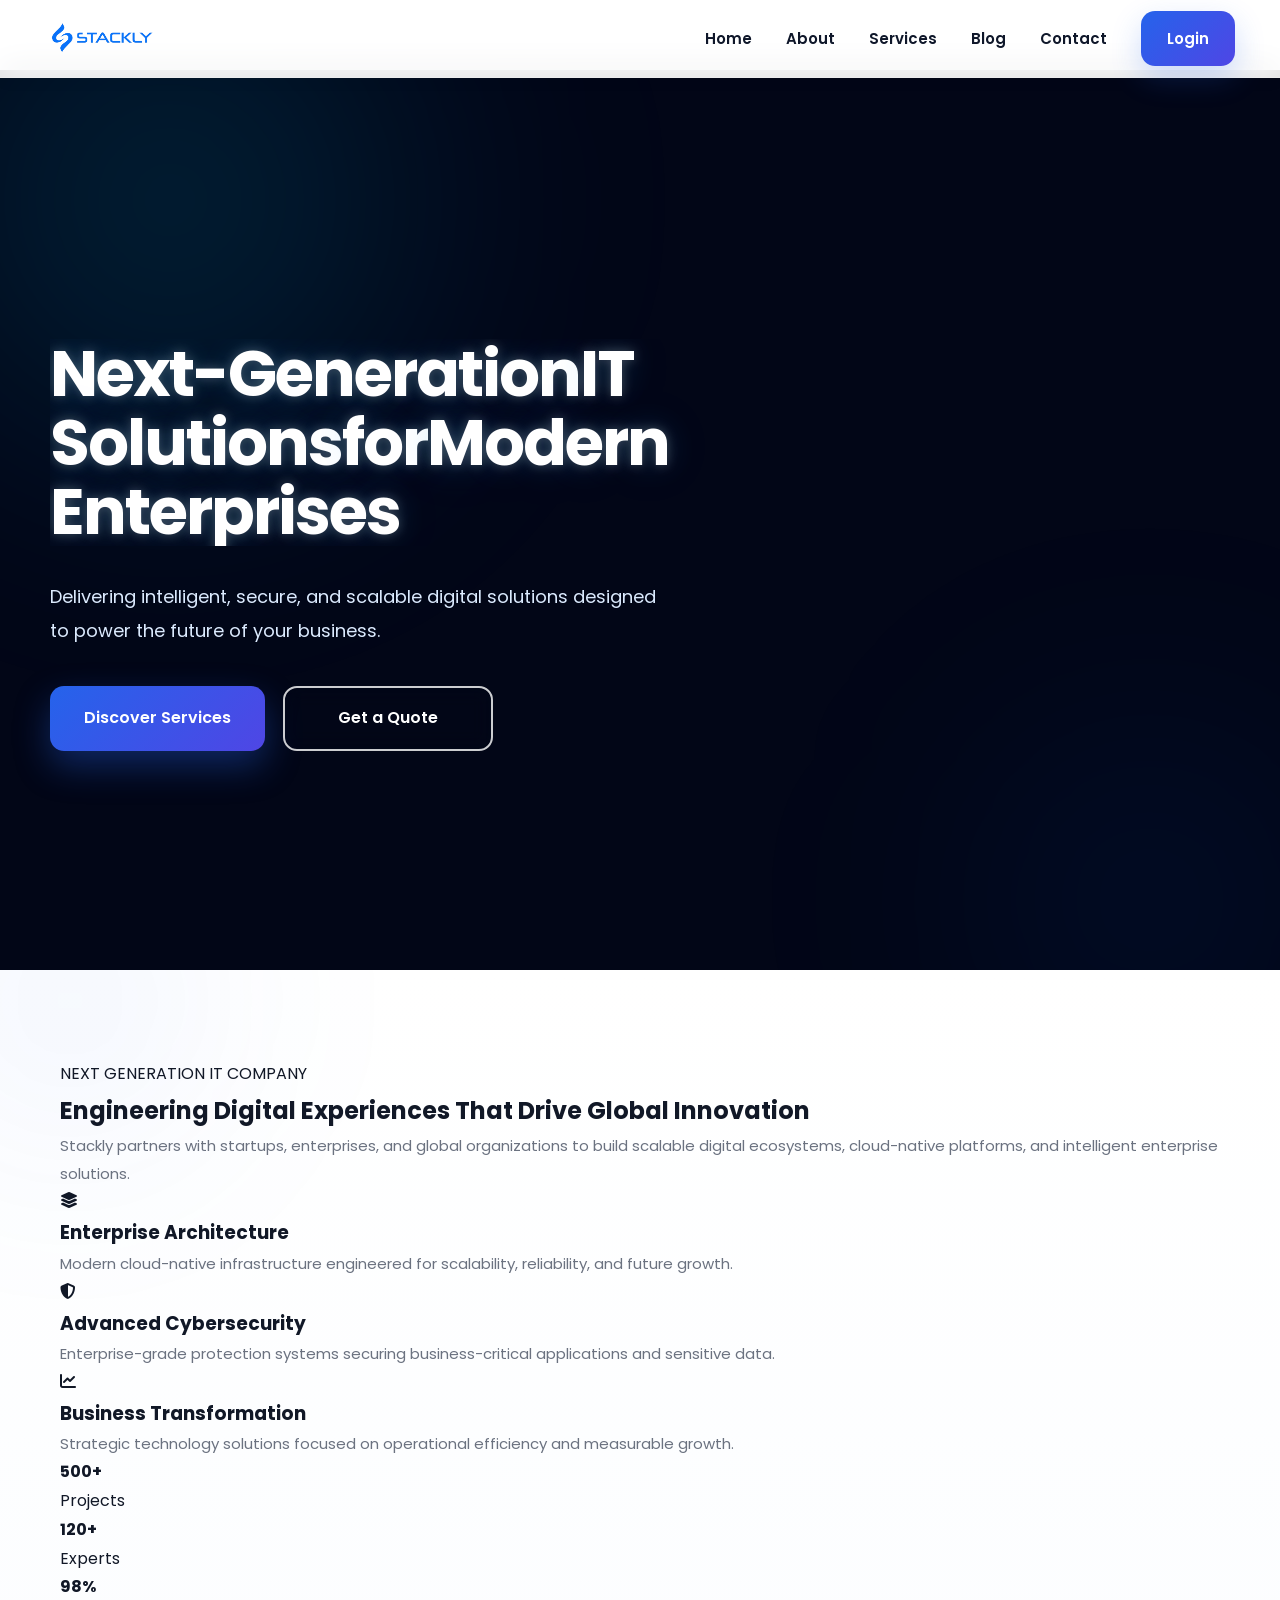
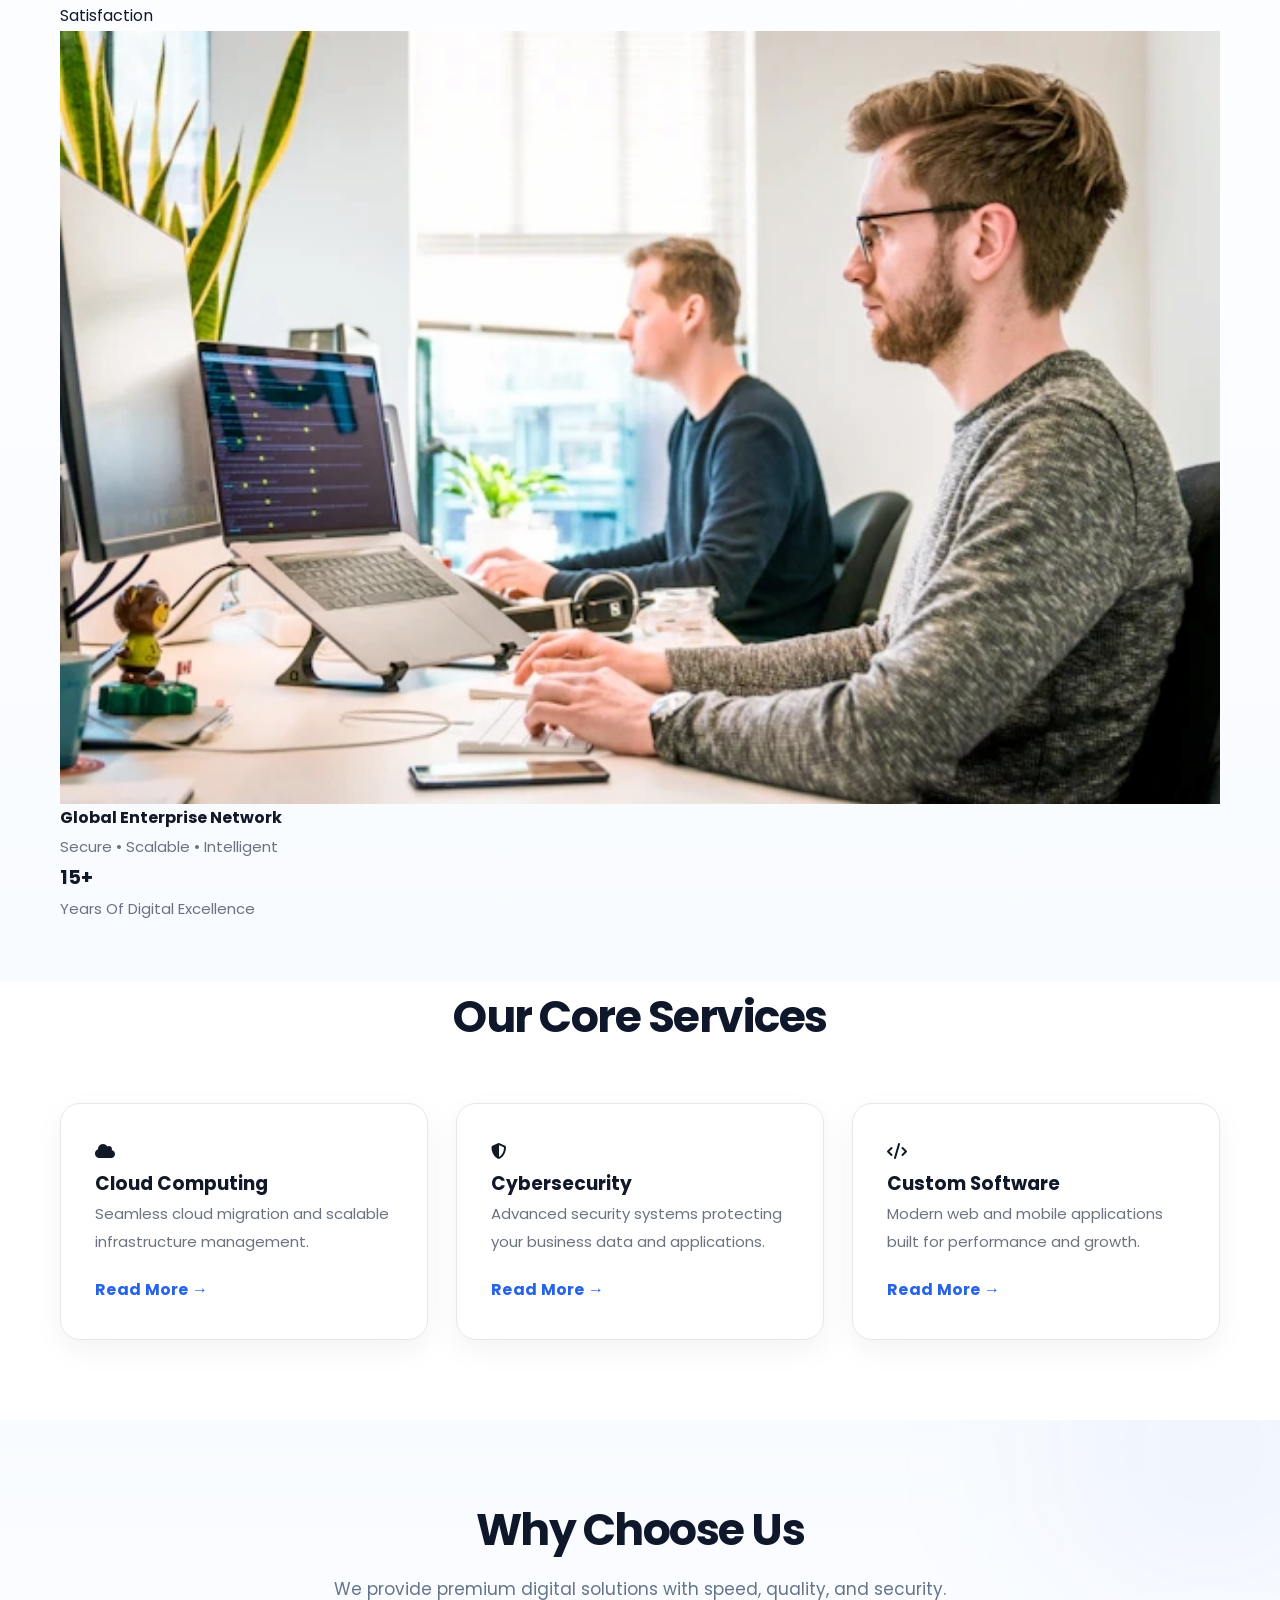
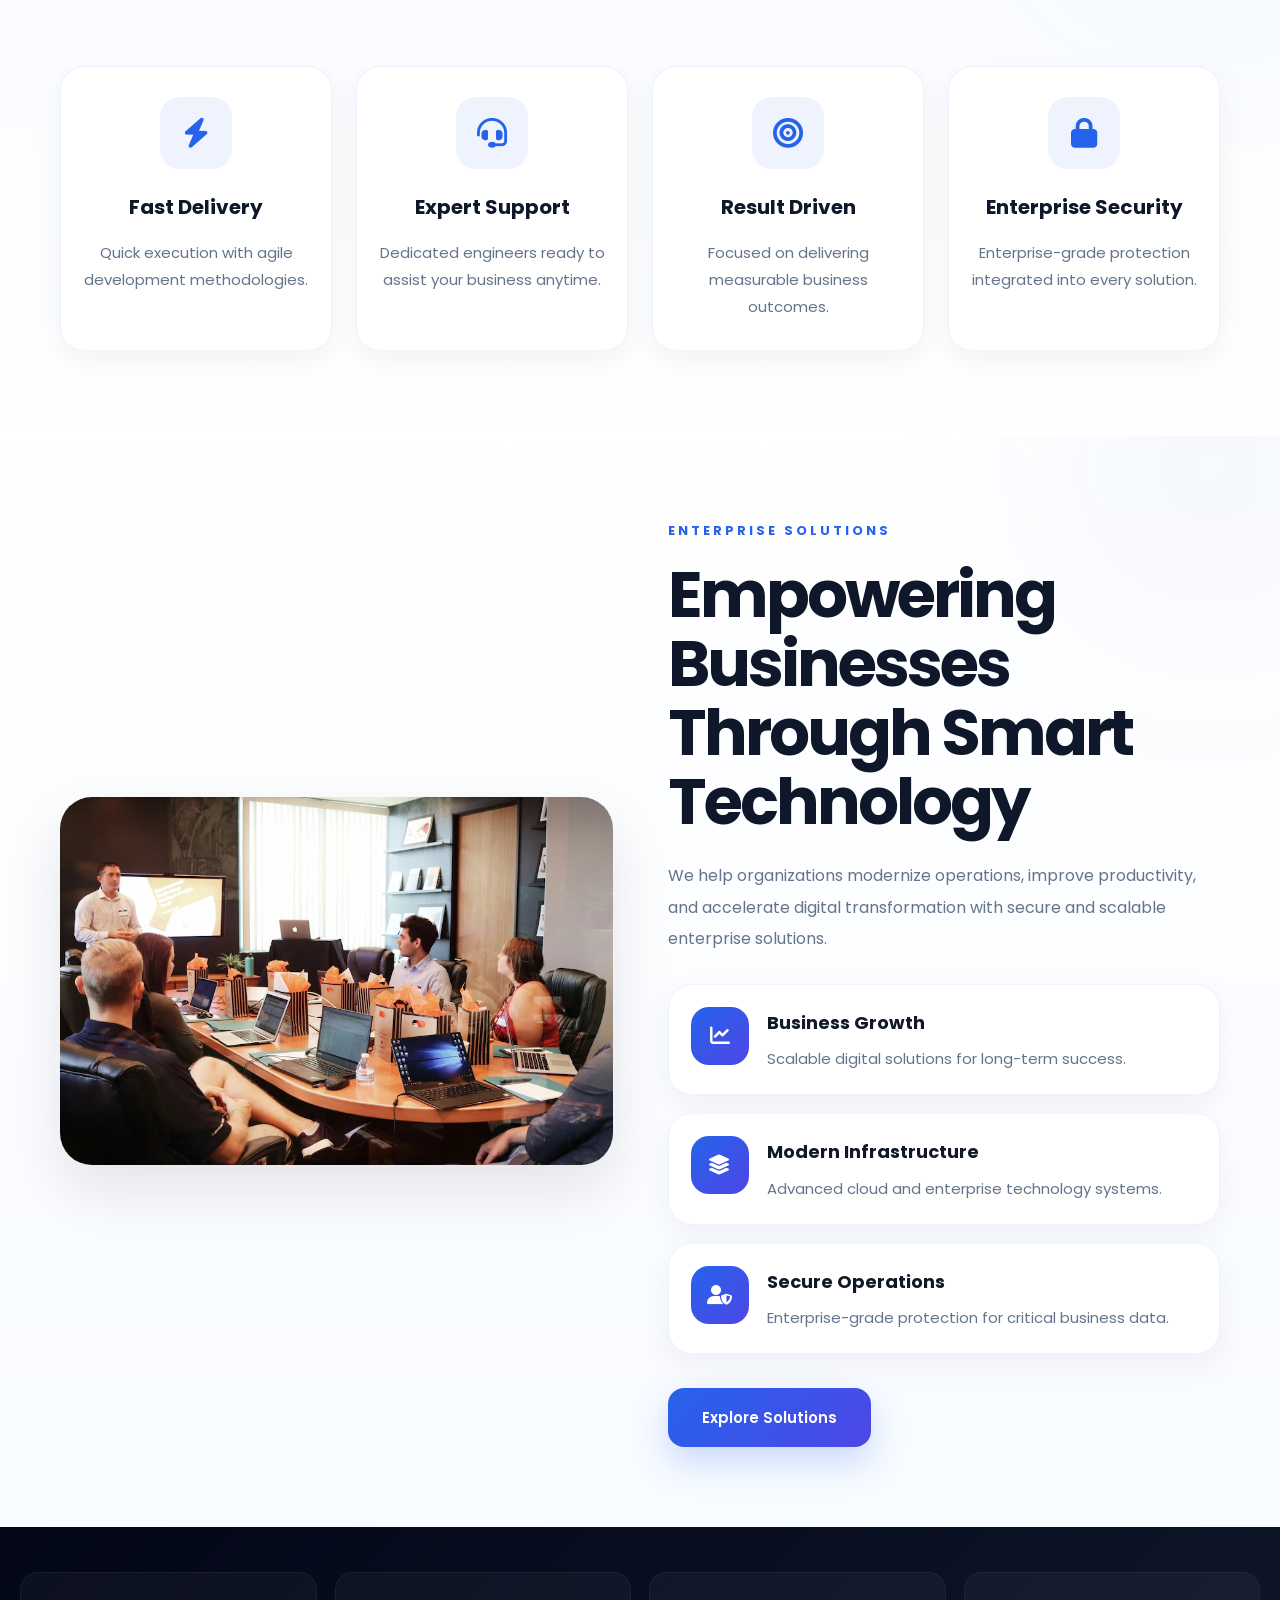
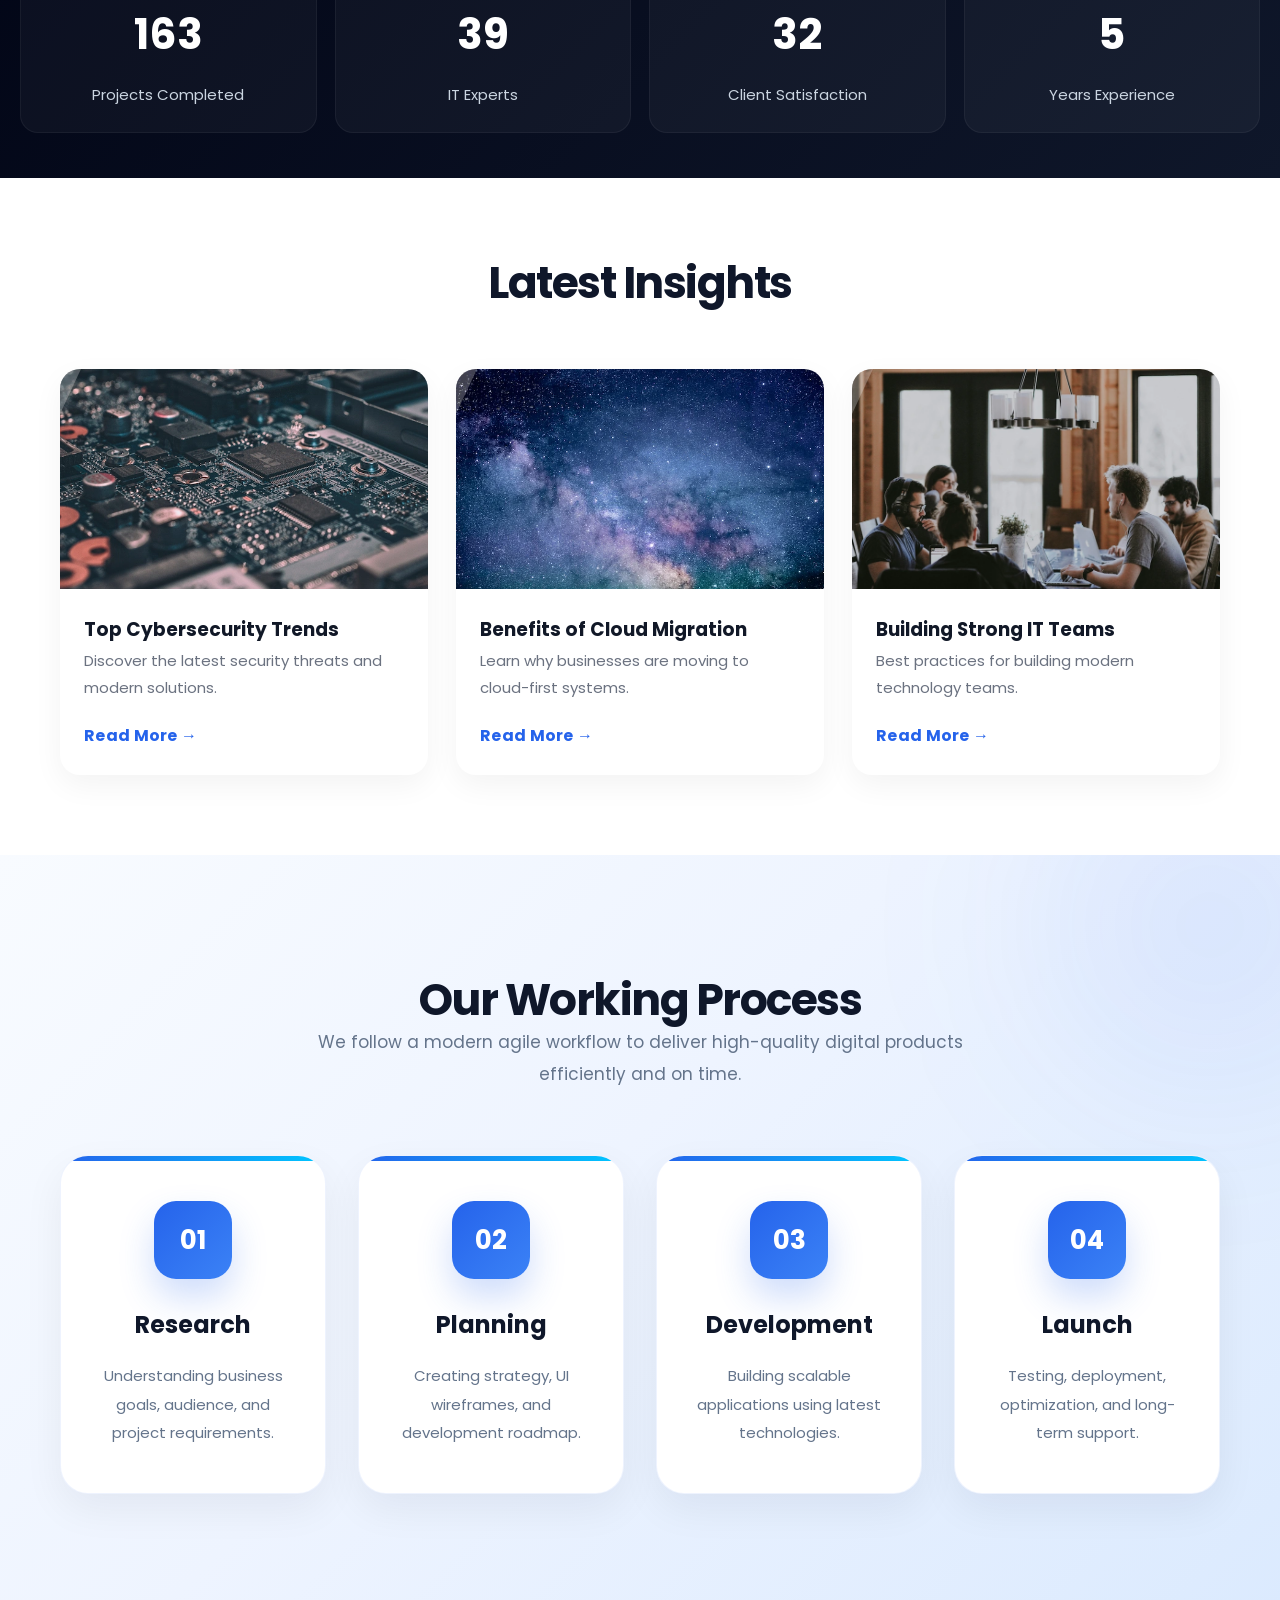
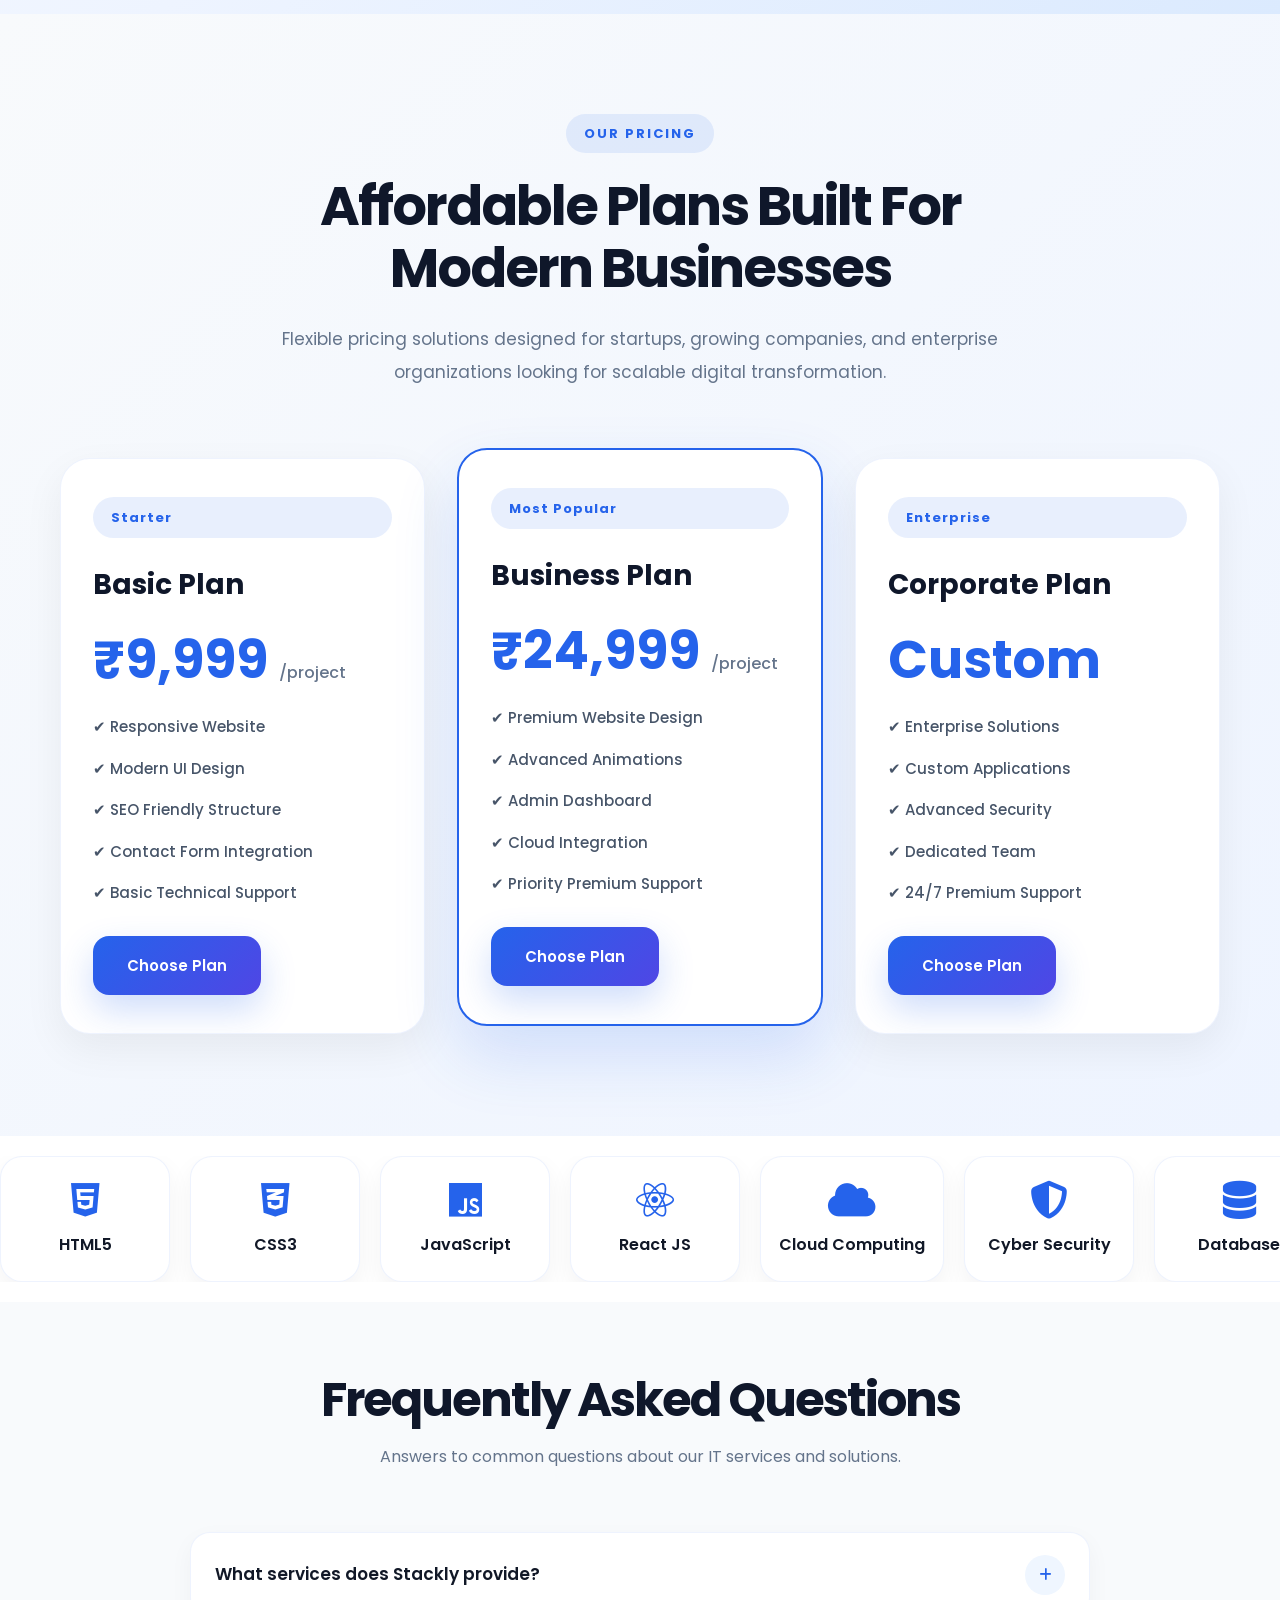
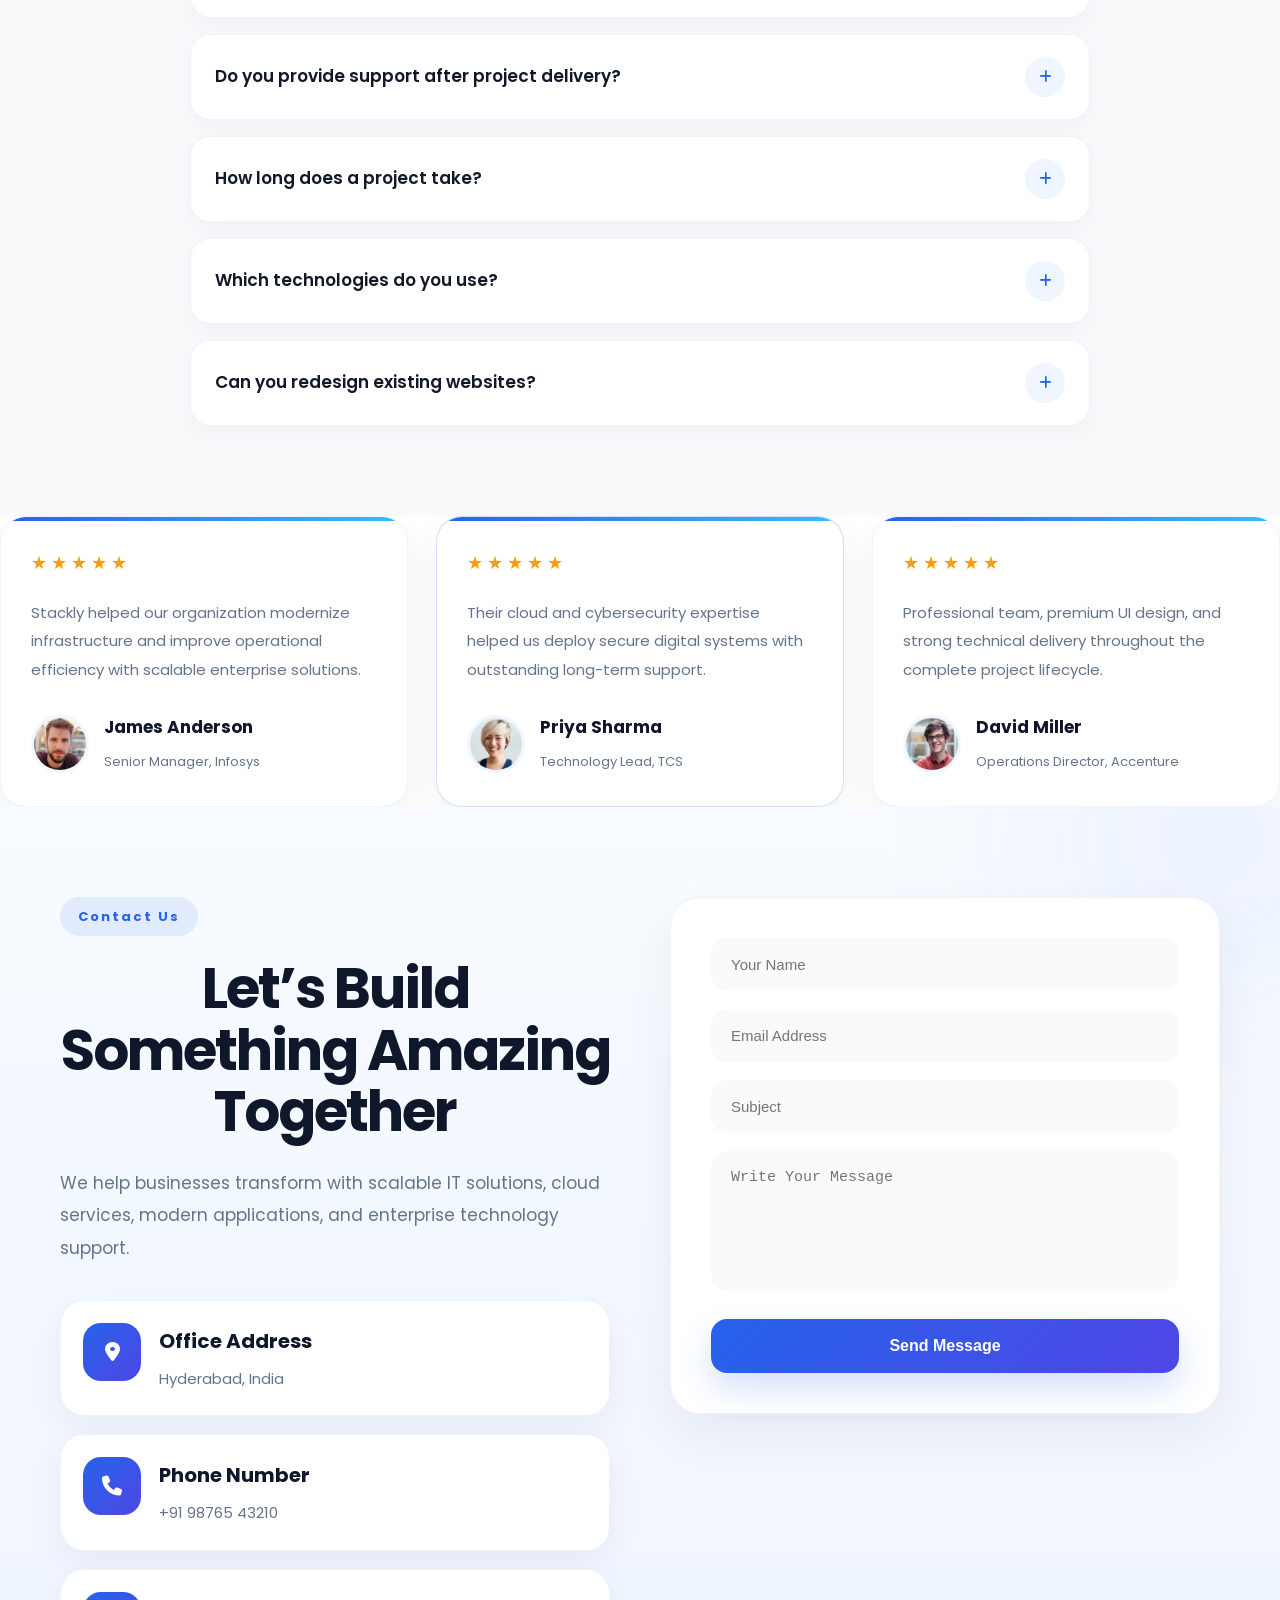
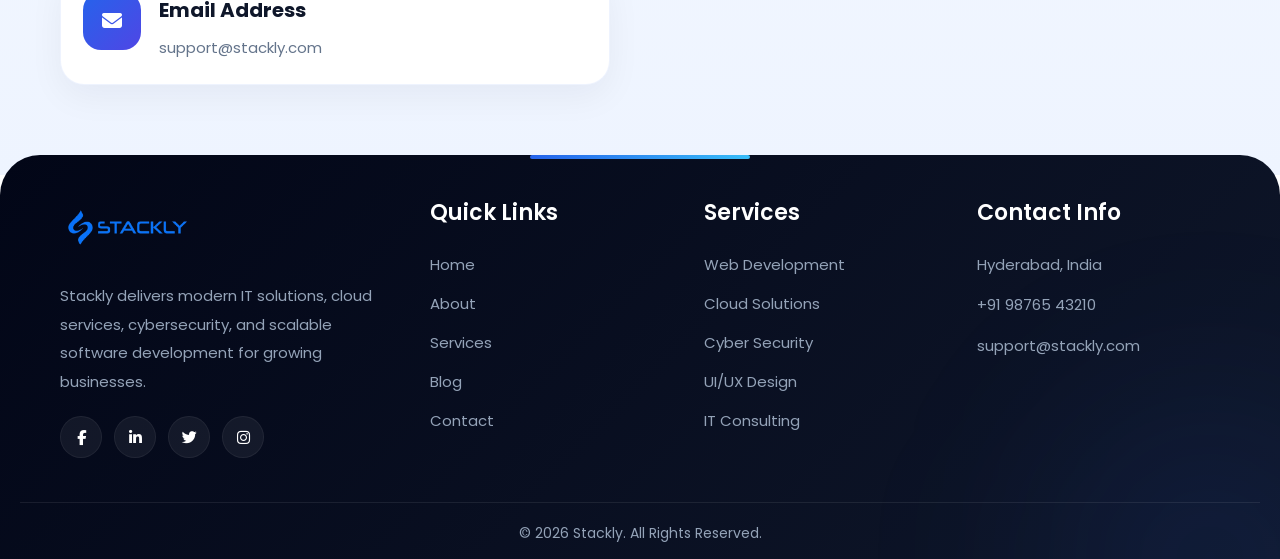
==== index.html @ eaea7f13 "Update index.html" ====
<!DOCTYPE html>
<html lang="en">
<head>
  <meta charset="UTF-8">
  <meta name="viewport" content="width=device-width, initial-scale=1.0">
  <title>STACKLY - IT Solutions</title>

  <!-- GOOGLE FONT -->
  <link href="https://fonts.googleapis.com/css2?family=Poppins:wght@300;400;500;600;700&display=swap" rel="stylesheet">

  <!-- FONT AWESOME -->
  <link rel="stylesheet" href="https://cdnjs.cloudflare.com/ajax/libs/font-awesome/6.5.0/css/all.min.css">

  <!-- CSS -->
  <link rel="stylesheet" href="style.css">
</head>

<body>

<!-- ================= LOADER ================= -->
<!-- ================= PREMIUM LOADER ================= -->

<div id="loader">

  <div class="loader-wrapper">

    <!-- LOGO -->

    <img
      src="logo-removebg-preview.webp"
      alt="Stackly Logo"
      class="loader-logo"
    >

    <!-- SPINNER -->

    <div class="loader-ring"></div>

    <!-- TEXT -->

    <p class="loader-text">
      Loading Experience...
    </p>

  </div>

</div>
<!-- ================= NAVBAR ================= -->
<header class="navbar">

  <!-- LOGO -->
  <a href="index.html" class="logo" id="logo-link">
    <img src="logo-removebg-preview.webp" alt="STACKLY Logo">
  </a>

  <!-- NAV LINKS -->
<!-- NAV LINKS -->

<nav class="nav-links" id="nav-links">

  <a href="index.html">Home</a>

  <a href="404.html">About</a>

  <a href="404.html">Services</a>

  <a href="404.html">Blog</a>

  <a href="404.html">Contact</a>

  <a href="404.html" class="login-btn">
    Login
  </a>

</nav>

  <!-- MOBILE MENU -->
  <div class="menu-toggle" id="menu-toggle">
    <i class="fa-solid fa-bars"></i>
  </div>

</header>

<!-- ================= HERO ================= -->
<!-- =========================================
   PREMIUM HERO SECTION
========================================= -->

<section class="hero">

  <!-- SLIDE 1 -->

  <div class="hero-slide slide1"></div>

  <!-- SLIDE 2 -->

  <div class="hero-slide slide2"></div>

  <!-- SLIDE 3 -->

  <div class="hero-slide slide3"></div>

  <!-- CONTENT -->

  <div class="hero-left fade-left">


    <h1 id="hero-text">
      Next-Generation IT Solutions
      for Modern Enterprises
    </h1>

    <p>
      Delivering intelligent, secure,
      and scalable digital solutions
      designed to power the future
      of your business.
    </p>

    <div class="hero-buttons">

      <a href="404.html" class="btn-primary">
        Discover Services
      </a>

      <a href="404.html" class="btn-outline">
        Get a Quote
      </a>

    </div>

  </div>

</section>

<!-- ================= ABOUT ================= -->
<!-- ================= ULTRA PREMIUM ABOUT ================= -->

<section class="about" id="about">

  <!-- BACKGROUND LIGHTS -->

  <div class="about-blur blur-one"></div>
  <div class="about-blur blur-two"></div>

  <div class="container">

    <!-- TOP -->

    <div class="about-top fade-up">

      <span class="about-badge">
        NEXT GENERATION IT COMPANY
      </span>

      <h2>
        Engineering Digital
        Experiences That
        Drive Global Innovation
      </h2>

      <p>
        Stackly partners with startups, enterprises, and global
        organizations to build scalable digital ecosystems,
        cloud-native platforms, and intelligent enterprise solutions.
      </p>

    </div>

    <!-- GRID -->

    <div class="about-grid">

      <!-- LEFT -->

      <div class="about-left fade-left">

        <!-- CARD 1 -->

        <div class="about-feature-card">

          <div class="feature-icon">
            <i class="fa-solid fa-layer-group"></i>
          </div>

          <div>

            <h3>Enterprise Architecture</h3>

            <p>
              Modern cloud-native infrastructure engineered
              for scalability, reliability, and future growth.
            </p>

          </div>

        </div>

        <!-- CARD 2 -->

        <div class="about-feature-card">

          <div class="feature-icon">
            <i class="fa-solid fa-shield-halved"></i>
          </div>

          <div>

            <h3>Advanced Cybersecurity</h3>

            <p>
              Enterprise-grade protection systems securing
              business-critical applications and sensitive data.
            </p>

          </div>

        </div>

        <!-- CARD 3 -->

        <div class="about-feature-card">

          <div class="feature-icon">
            <i class="fa-solid fa-chart-line"></i>
          </div>

          <div>

            <h3>Business Transformation</h3>

            <p>
              Strategic technology solutions focused on
              operational efficiency and measurable growth.
            </p>

          </div>

        </div>

        <!-- STATS -->

        <div class="about-bottom-stats">

          <div class="mini-stat">
            <h4>500+</h4>
            <span>Projects</span>
          </div>

          <div class="mini-stat">
            <h4>120+</h4>
            <span>Experts</span>
          </div>

          <div class="mini-stat">
            <h4>98%</h4>
            <span>Satisfaction</span>
          </div>

        </div>

      </div>

      <!-- RIGHT -->

      <div class="about-right fade-right">

        <div class="about-image-wrapper">

          <img
            src="aboutpic.webp"
            alt="Stackly Team"
          >

          <!-- FLOATING CARD -->

          <div class="floating-card">

            <span class="floating-dot"></span>

            <div>

              <h4>Global Enterprise Network</h4>

              <p>Secure • Scalable • Intelligent</p>

            </div>

          </div>

          <!-- EXPERIENCE -->

          <div class="experience-box">

            <h3>15+</h3>

            <p>
              Years Of
              Digital Excellence
            </p>

          </div>

        </div>

      </div>

    </div>

  </div>

</section>

<!-- ================= SERVICES ================= -->
<section class="services-section fade-up" id="services">

  <div class="container">

    <h2>Our Core Services</h2>

    <div class="services-grid">

      <div class="card">
        <div class="service-icon">
          <i class="fas fa-cloud"></i>
        </div>

        <h3>Cloud Computing</h3>

        <p>
          Seamless cloud migration and scalable infrastructure management.
        </p>

        <a href="404.html" class="read-more">Read More →</a>
      </div>

      <div class="card">
        <div class="service-icon">
          <i class="fas fa-shield-alt"></i>
        </div>

        <h3>Cybersecurity</h3>

        <p>
          Advanced security systems protecting your business data and applications.
        </p>

        <a href="404.html" class="read-more">Read More →</a>
      </div>

      <div class="card">
        <div class="service-icon">
          <i class="fas fa-code"></i>
        </div>

        <h3>Custom Software</h3>

        <p>
          Modern web and mobile applications built for performance and growth.
        </p>

        <a href="404.html" class="read-more">Read More →</a>
      </div>

    </div>

  </div>

</section>

<!-- ================= WHY CHOOSE US ================= -->
<section class="why-section zoom-in">

  <div class="container">

    <h2>Why Choose Us</h2>

    <p class="subtitle">
      We provide premium digital solutions with speed, quality, and security.
    </p>

    <div class="why-container">

      <div class="why-box">
        <i class="fa-solid fa-bolt"></i>
        <h3>Fast Delivery</h3>
        <p>Quick execution with agile development methodologies.</p>
      </div>

      <div class="why-box">
        <i class="fa-solid fa-headset"></i>
        <h3>Expert Support</h3>
        <p>Dedicated engineers ready to assist your business anytime.</p>
      </div>

      <div class="why-box">
        <i class="fa-solid fa-bullseye"></i>
        <h3>Result Driven</h3>
        <p>Focused on delivering measurable business outcomes.</p>
      </div>

      <div class="why-box">
        <i class="fa-solid fa-lock"></i>
        <h3>Enterprise Security</h3>
        <p>Enterprise-grade protection integrated into every solution.</p>
      </div>

    </div>

  </div>

</section>

<!-- ================= CORPORATE SECTION ================= -->

<section class="corporate-section fade-up">

  <div class="container">

    <div class="corporate-wrapper">

      <!-- LEFT -->

      <div class="corporate-image">

        <img
          src="picture2.webp"
          alt="Corporate Team"
        >

      </div>

      <!-- RIGHT -->

      <div class="corporate-content">

        <span class="corporate-tag">
          Enterprise Solutions
        </span>

        <h2>
          Empowering Businesses
          Through Smart Technology
        </h2>

        <p>
          We help organizations modernize operations,
          improve productivity, and accelerate digital
          transformation with secure and scalable
          enterprise solutions.
        </p>

        <div class="corporate-points">

          <div class="corporate-box">

            <i class="fa-solid fa-chart-line"></i>

            <div>
              <h4>Business Growth</h4>
              <p>Scalable digital solutions for long-term success.</p>
            </div>

          </div>

          <div class="corporate-box">

            <i class="fa-solid fa-layer-group"></i>

            <div>
              <h4>Modern Infrastructure</h4>
              <p>Advanced cloud and enterprise technology systems.</p>
            </div>

          </div>

          <div class="corporate-box">

            <i class="fa-solid fa-user-shield"></i>

            <div>
              <h4>Secure Operations</h4>
              <p>Enterprise-grade protection for critical business data.</p>
            </div>

          </div>

        </div>

        <a href="404.html" class="about-btn">
          Explore Solutions
        </a>

      </div>

    </div>

  </div>

</section>

<!-- ================= STATS ================= -->
<!-- ================= STATS ================= -->

<section class="stats fade-up">

  <div class="stat-box">

    <h1 class="counter" data-target="500">0</h1>

    <p>Projects Completed</p>

  </div>

  <div class="stat-box">

    <h1 class="counter" data-target="120">0</h1>

    <p>IT Experts</p>

  </div>

  <div class="stat-box">

    <h1 class="counter" data-target="98">0</h1>

    <p>Client Satisfaction</p>

  </div>

  <div class="stat-box">

    <h1 class="counter" data-target="15">0</h1>

    <p>Years Experience</p>

  </div>

</section>

<!-- ================= BLOG ================= -->
<section class="blog-section fade-up" id="blog">

  <div class="container">

    <h2>Latest Insights</h2>

    <div class="blog-container">

      <div class="blog-card">

        <div class="blog-img">
          <img src="page1ournew1image.webp" alt="Blog" loading="lazy">
        </div>

        <div class="blog-content">
          <h3>Top Cybersecurity Trends</h3>
          <p>Discover the latest security threats and modern solutions.</p>
          <a href="404.html" class="read-more">Read More →</a>
        </div>

      </div>

      <div class="blog-card">

        <div class="blog-img">
          <img src="page1ournew2image.webp" alt="Blog" loading="lazy">
        </div>

        <div class="blog-content">
          <h3>Benefits of Cloud Migration</h3>
          <p>Learn why businesses are moving to cloud-first systems.</p>
          <a href="404.html" class="read-more">Read More →</a>
        </div>

      </div>

      <div class="blog-card">

        <div class="blog-img">
          <img src="page1ournew3image.webp" alt="Blog" loading="lazy">
        </div>

        <div class="blog-content">
          <h3>Building Strong IT Teams</h3>
          <p>Best practices for building modern technology teams.</p>
          <a href="404.html" class="read-more">Read More →</a>
        </div>

      </div>

    </div>

  </div>

</section>

<!-- ================= CTA ================= --> 

<!-- ================= PROCESS SECTION ================= -->

<section class="process-section fade-up">

  <div class="container">

    <div class="section-title">
      <h2>Our Working Process</h2>

      <p>
        We follow a modern agile workflow to deliver high-quality
        digital products efficiently and on time.
      </p>
    </div>

    <div class="process-container">

      <div class="process-box">

        <div class="process-number">01</div>

        <h3>Research</h3>

        <p>
          Understanding business goals, audience, and project requirements.
        </p>

      </div>

      <div class="process-box">

        <div class="process-number">02</div>

        <h3>Planning</h3>

        <p>
          Creating strategy, UI wireframes, and development roadmap.
        </p>

      </div>

      <div class="process-box">

        <div class="process-number">03</div>

        <h3>Development</h3>

        <p>
          Building scalable applications using latest technologies.
        </p>

      </div>

      <div class="process-box">

        <div class="process-number">04</div>

        <h3>Launch</h3>

        <p>
          Testing, deployment, optimization, and long-term support.
        </p>

      </div>

    </div>

  </div>

</section>
<!-- ================= PRICING SECTION ================= -->

<section class="pricing-section fade-up">

  <div class="container">

    <!-- TITLE -->

    <div class="pricing-title">

      <span class="pricing-subtitle">
        OUR PRICING
      </span>

      <h2>
        Affordable Plans Built
        For Modern Businesses
      </h2>

      <p>
        Flexible pricing solutions designed for startups,
        growing companies, and enterprise organizations
        looking for scalable digital transformation.
      </p>

    </div>

    <!-- PRICING GRID -->

    <div class="pricing-grid">

      <!-- CARD 1 -->

      <div class="pricing-card">

        <span class="pricing-tag">
          Starter
        </span>

        <h3>Basic Plan</h3>

        <div class="price">
          ₹9,999
          <span>/project</span>
        </div>

        <ul>

          <li>✔ Responsive Website</li>
          <li>✔ Modern UI Design</li>
          <li>✔ SEO Friendly Structure</li>
          <li>✔ Contact Form Integration</li>
          <li>✔ Basic Technical Support</li>

        </ul>

        <a href="404.html" class="about-btn">
          Choose Plan
        </a>

      </div>

      <!-- CARD 2 -->

      <div class="pricing-card active-plan">

        <span class="pricing-tag">
          Most Popular
        </span>

        <h3>Business Plan</h3>

        <div class="price">
          ₹24,999
          <span>/project</span>
        </div>

        <ul>

          <li>✔ Premium Website Design</li>
          <li>✔ Advanced Animations</li>
          <li>✔ Admin Dashboard</li>
          <li>✔ Cloud Integration</li>
          <li>✔ Priority Premium Support</li>

        </ul>

        <a href="404.html" class="about-btn">
          Choose Plan
        </a>

      </div>

      <!-- CARD 3 -->

      <div class="pricing-card">

        <span class="pricing-tag">
          Enterprise
        </span>

        <h3>Corporate Plan</h3>

        <div class="price">
          Custom
        </div>

        <ul>

          <li>✔ Enterprise Solutions</li>
          <li>✔ Custom Applications</li>
          <li>✔ Advanced Security</li>
          <li>✔ Dedicated Team</li>
          <li>✔ 24/7 Premium Support</li>

        </ul>

        <a href="404.html" class="about-btn">
          Choose Plan
        </a>

      </div>

    </div>

  </div>

</section>
<!-- ================= TESTIMONIALS ================= -->


<!-- ================= TECHNOLOGY SECTION ================= -->

<div class="tech-scroll">

  <div class="tech-track">

    <!-- WEB -->

    <div class="tech-box">
      <i class="fa-brands fa-html5"></i>
      <h4>HTML5</h4>
    </div>

    <div class="tech-box">
      <i class="fa-brands fa-css3-alt"></i>
      <h4>CSS3</h4>
    </div>

    <div class="tech-box">
      <i class="fa-brands fa-js"></i>
      <h4>JavaScript</h4>
    </div>

    <div class="tech-box">
      <i class="fa-brands fa-react"></i>
      <h4>React JS</h4>
    </div>

    <!-- CLOUD -->

    <div class="tech-box">
      <i class="fa-solid fa-cloud"></i>
      <h4>Cloud Computing</h4>
    </div>

    <!-- CYBER -->

    <div class="tech-box">
      <i class="fa-solid fa-shield-halved"></i>
      <h4>Cyber Security</h4>
    </div>

    <!-- DATABASE -->

    <div class="tech-box">
      <i class="fa-solid fa-database"></i>
      <h4>Database</h4>
    </div>

    <!-- SOFTWARE -->

    <div class="tech-box">
      <i class="fa-solid fa-code"></i>
      <h4>Software Development</h4>
    </div>

    <!-- AI -->

    <div class="tech-box">
      <i class="fa-solid fa-microchip"></i>
      <h4>AI Solutions</h4>
    </div>

    <!-- IT -->

    <div class="tech-box">
      <i class="fa-solid fa-network-wired"></i>
      <h4>IT Infrastructure</h4>
    </div>

    <!-- DUPLICATE FOR SMOOTH LOOP -->

    <div class="tech-box">
      <i class="fa-brands fa-html5"></i>
      <h4>HTML5</h4>
    </div>

    <div class="tech-box">
      <i class="fa-brands fa-css3-alt"></i>
      <h4>CSS3</h4>
    </div>

    <div class="tech-box">
      <i class="fa-brands fa-js"></i>
      <h4>JavaScript</h4>
    </div>

    <div class="tech-box">
      <i class="fa-brands fa-react"></i>
      <h4>React JS</h4>
    </div>

    <div class="tech-box">
      <i class="fa-solid fa-cloud"></i>
      <h4>Cloud Computing</h4>
    </div>

    <div class="tech-box">
      <i class="fa-solid fa-shield-halved"></i>
      <h4>Cyber Security</h4>
    </div>

    <div class="tech-box">
      <i class="fa-solid fa-database"></i>
      <h4>Database</h4>
    </div>

    <div class="tech-box">
      <i class="fa-solid fa-code"></i>
      <h4>Software Development</h4>
    </div>

    <div class="tech-box">
      <i class="fa-solid fa-microchip"></i>
      <h4>AI Solutions</h4>
    </div>

    <div class="tech-box">
      <i class="fa-solid fa-network-wired"></i>
      <h4>IT Infrastructure</h4>
    </div>

  </div>

</div>

<!-- ================= FAQ SECTION ================= -->

<section class="faq-section fade-up">

  <div class="container">

    <!-- TITLE -->

    <div class="section-title">

      <h2>Frequently Asked Questions</h2>

      <p>
        Answers to common questions about our IT services and solutions.
      </p>

    </div>

    <!-- FAQ CONTAINER -->

    <div class="faq-container">

      <!-- FAQ 1 -->

      <div class="faq-box">

        <div class="faq-question">

          <h3>
            What services does Stackly provide?
          </h3>

          <i class="fa-solid fa-plus"></i>

        </div>

        <div class="faq-answer">

          <p>
            We provide web development, cloud computing,
            cybersecurity, mobile app development,
            and IT consulting services for startups
            and enterprise businesses.
          </p>

        </div>

      </div>

      <!-- FAQ 2 -->

      <div class="faq-box">

        <div class="faq-question">

          <h3>
            Do you provide support after project delivery?
          </h3>

          <i class="fa-solid fa-plus"></i>

        </div>

        <div class="faq-answer">

          <p>
            Yes, we provide long-term maintenance,
            updates, optimization, monitoring,
            and technical support services.
          </p>

        </div>

      </div>

      <!-- FAQ 3 -->

      <div class="faq-box">

        <div class="faq-question">

          <h3>
            How long does a project take?
          </h3>

          <i class="fa-solid fa-plus"></i>

        </div>

        <div class="faq-answer">

          <p>
            Project timelines depend on business requirements,
            features, design complexity,
            integrations, and development scope.
          </p>

        </div>

      </div>

      <!-- FAQ 4 -->

      <div class="faq-box">

        <div class="faq-question">

          <h3>
            Which technologies do you use?
          </h3>

          <i class="fa-solid fa-plus"></i>

        </div>

        <div class="faq-answer">

          <p>
            We use modern technologies including
            HTML5, CSS3, JavaScript, React,
            Node.js, cloud services, and databases.
          </p>

        </div>

      </div>

      <!-- FAQ 5 -->

      <div class="faq-box">

        <div class="faq-question">

          <h3>
            Can you redesign existing websites?
          </h3>

          <i class="fa-solid fa-plus"></i>

        </div>

        <div class="faq-answer">

          <p>
            Yes, we modernize old websites with
            premium UI/UX, mobile responsiveness,
            SEO improvements, and performance optimization.
          </p>

        </div>

      </div>

    </div>

    </div>


  </section>

  <!-- ================= TESTIMONIALS ================= -->
  <div class="testimonial-grid">

  <!-- CARD 1 -->

  <div class="testimonial-card">

    <div class="stars">
      ★★★★★
    </div>

    <p>
      Stackly helped our organization modernize
      infrastructure and improve operational
      efficiency with scalable enterprise solutions.
    </p>

    <div class="client-info">

      <img
        src="profile1.webp"
        alt="Client"
      >

      <div>

        <h4>James Anderson</h4>

        <span>Senior Manager, Infosys</span>

      </div>

    </div>

  </div>

  <!-- CARD 2 -->

  <div class="testimonial-card active-testimonial">

    <div class="stars">
      ★★★★★
    </div>

    <p>
      Their cloud and cybersecurity expertise
      helped us deploy secure digital systems
      with outstanding long-term support.
    </p>

    <div class="client-info">

      <img
        src="profile2.webp"
        alt="Client"
      >

      <div>

        <h4>Priya Sharma</h4>

        <span>Technology Lead, TCS</span>

      </div>

    </div>

  </div>

  <!-- CARD 3 -->

  <div class="testimonial-card">

    <div class="stars">
      ★★★★★
    </div>

    <p>
      Professional team, premium UI design,
      and strong technical delivery throughout
      the complete project lifecycle.
    </p>

    <div class="client-info">

      <img
        src="profile3.webp"
        alt="Client"
      >

      <div>

        <h4>David Miller</h4>

        <span>Operations Director, Accenture</span>

      </div>

    </div>

  </div>

</div>
  <!-- ================= CONTACT SECTION ================= -->

<section class="contact-section fade-up">

  <div class="container">

    <div class="contact-wrapper">

      <!-- LEFT -->

      <div class="contact-left">

        <span class="contact-tag">
          Contact Us
        </span>

        <h2>
          Let’s Build Something Amazing Together
        </h2>

        <p>
          We help businesses transform with scalable IT solutions,
          cloud services, modern applications,
          and enterprise technology support.
        </p>

        <!-- INFO -->

        <div class="contact-info">

          <div class="info-box">

            <i class="fa-solid fa-location-dot"></i>

            <div>

              <h4>Office Address</h4>

              <p>Hyderabad, India</p>

            </div>

          </div>

          <div class="info-box">

            <i class="fa-solid fa-phone"></i>

            <div>

              <h4>Phone Number</h4>

              <p>+91 98765 43210</p>

            </div>

          </div>

          <div class="info-box">

            <i class="fa-solid fa-envelope"></i>

            <div>

              <h4>Email Address</h4>

              <p>support@stackly.com</p>

            </div>

          </div>

        </div>

      </div>

      <!-- RIGHT -->

      <div class="contact-right">

        <form>

          <div class="input-group">

            <input
              type="text"
              placeholder="Your Name"
              required
            >

          </div>

          <div class="input-group">

            <input
              type="email"
              placeholder="Email Address"
              required
            >

          </div>

          <div class="input-group">

            <input
              type="text"
              placeholder="Subject"
            >

          </div>

          <div class="input-group">

            <textarea
              rows="5"
              placeholder="Write Your Message"
            ></textarea>

          </div>

          <button
            type="submit"
            class="contact-btn"
          >
            Send Message
          </button>

        </form>

      </div>

    </div>

  </div>

</section>

<!-- ================= FOOTER ================= -->

<footer class="footer">

  <div class="container footer-container">

    <!-- COMPANY -->

    <div class="footer-box">

   <a href="index.html" id="footer-logo-link">

  <img
    src="logo-removebg-preview.webp"
    alt="logo"
    class="footer-logo"
  >

</a>

      <p>
        Stackly delivers modern IT solutions,
        cloud services, cybersecurity,
        and scalable software development
        for growing businesses.
      </p>

      <!-- SOCIAL -->

      <div class="social-icons">

        <a href="404.html">
          <i class="fab fa-facebook-f"></i>
        </a>

        <a href="404.html">
          <i class="fab fa-linkedin-in"></i>
        </a>

        <a href="404.html">
          <i class="fab fa-twitter"></i>
        </a>

        <a href="404.html">
          <i class="fab fa-instagram"></i>
        </a>

      </div>

    </div>

    <!-- LINKS -->

    <div class="footer-box">

      <h3>Quick Links</h3>

      <a href="index.html">Home</a>
      <a href="404.html">About</a>
      <a href="404.html">Services</a>
      <a href="404.html">Blog</a>
      <a href="404.html">Contact</a>

    </div>

    <!-- SERVICES -->

    <div class="footer-box">

      <h3>Services</h3>

      <a href="404.html">Web Development</a>
      <a href="404.html">Cloud Solutions</a>
      <a href="404.html">Cyber Security</a>
      <a href="404.html">UI/UX Design</a>
      <a href="404.html">IT Consulting</a>

    </div>

    <!-- CONTACT -->

    <div class="footer-box">

      <h3>Contact Info</h3>

      <p>
        Hyderabad, India
      </p>

      <p>
        +91 98765 43210
      </p>

      <p>
        support@stackly.com
      </p>

    </div>

  </div>

  <!-- BOTTOM -->

  <div class="footer-bottom">

    <p>
      © 2026 Stackly. All Rights Reserved.
    </p>

  </div>

</footer>

<button id="scrollTopBtn">

  <i class="fa-solid fa-arrow-up"></i>

</button>

<script src="script.js"></script>

</body>
</html>
---- style.css ----
@import url('https://fonts.googleapis.com/css2?family=Poppins:wght@300;400;500;600;700;800&display=swap');

/* =========================================
   RESET
========================================= */

*{
  margin:0;
  padding:0;
  box-sizing:border-box;
}

html{
  scroll-behavior:smooth;
}

body{

  font-family:'Poppins',sans-serif;

  overflow-x:hidden;

  background:#ffffff;

  color:#111827;

  padding-top:70px;

  line-height:1.8;
}

/* =========================================
   GLOBAL
========================================= */

.container{
  max-width:1200px;
  margin:auto;
  padding:0 20px;
}

section{
  padding:80px 0;
}
/* =========================================
   FINAL REAL COMPANY HEADINGS
========================================= */

/* ALL MAIN HEADINGS */

.services-section h2,
.why-section h2,
.blog-section h2,
.about-text h2,
.process-section .section-title h2,
.faq-section .section-title h2,
.contact-left h2{

  text-align:center;

  font-size:44px;

  line-height:1.15;

  font-weight:700;

  color:#0f172a;

  letter-spacing:-1.5px;
}

/* ABOUT TITLE */

.about-text h2{
  text-align:left;
}
.about-text h2{

  margin-bottom:30px;
}

.about-text p{

  margin-bottom:22px;
}

/* SERVICES */

.services-section h2{
  margin-bottom:60px;
}

/* BLOG */

.blog-section h2{
  margin-bottom:60px;
}

/* WHY */

.why-section h2{
  margin-bottom:18px;
}

/* PROCESS */

.process-section .section-title{
  max-width:760px;

  margin:0 auto 65px;
}

/* FAQ */

.faq-section .section-title{
  max-width:760px;

  margin:0 auto 60px;
}

/* SUBTITLE */

.why-section .subtitle,
.process-section .section-title p,
.faq-section .section-title p{

  text-align:center;

  max-width:700px;

  margin:0 auto 60px;

  font-size:17px;

  line-height:1.9;

  color:#64748b;
}

/* MOBILE */

@media(max-width:768px){

  .services-section h2,
  .why-section h2,
  .blog-section h2,
  .about-text h2,
  .process-section .section-title h2,
  .faq-section .section-title h2,
  .contact-left h2{

    font-size:32px;

    line-height:1.25;

    letter-spacing:-1px;
  }

  .services-section h2,
  .blog-section h2{
    margin-bottom:40px;
  }

  .why-section .subtitle,
  .process-section .section-title p,
  .faq-section .section-title p{

    font-size:15px;

    line-height:1.8;

    padding:0 10px;

    margin-bottom:40px;
  }

  .process-section .section-title,
  .faq-section .section-title{
    margin-bottom:40px;
  }

}
img{
  width:100%;
  display:block;
}

a{
  text-decoration:none;
}

ul{
  list-style:none;
}

p{
  font-size:15px;
  line-height:1.85;
  color:#6b7280;
}

/* =========================================
   NAVBAR
========================================= */


/* LOGO */


.logo img{

  height:60px;

  width:auto;

  display:block;

  object-fit:contain;

  transition:0.35s ease;
}

.logo img:hover{

  transform:scale(1.05);
}
/* NAV LINKS */

/* =========================================
   PREMIUM NAVBAR
========================================= */

.navbar{

  position:fixed;

  top:0;
  left:0;

  width:100%;

  height:78px;

  display:flex;

  align-items:center;

  justify-content:space-between;

  padding:0 60px;

  background:
  rgba(255,255,255,0.82);

  backdrop-filter:blur(16px);

  z-index:9999;

  border-bottom:
  1px solid rgba(255,255,255,0.30);

  box-shadow:
  0 10px 35px rgba(15,23,42,0.05);
}

/* LOGO */



/* NAV LINKS */

.nav-links{

  display:flex;

  align-items:center;

  gap:34px;
}

.nav-links a{

  position:relative;

  color:#0f172a;

  font-size:15px;

  font-weight:600;

  transition:0.3s ease;
}

/* UNDERLINE */

.nav-links a::after{

  content:"";

  position:absolute;

  left:0;
  bottom:-7px;

  width:0%;
  height:2px;

  border-radius:20px;

  background:
  linear-gradient(
    90deg,
    #2563eb,
    #38bdf8
  );

  transition:0.35s ease;
}

.nav-links a:hover::after{

  width:100%;
}

.nav-links a:hover{

  color:#2563eb;
}

/* LOGIN BUTTON */

.login-btn{

  background:
  linear-gradient(
    135deg,
    #2563eb,
    #4f46e5
  );

  color:white !important;

  padding:14px 26px;

  border-radius:14px;

  font-size:14px;

  font-weight:600;

  transition:0.35s ease;

  box-shadow:
  0 12px 30px rgba(37,99,235,0.22);
}

.login-btn::after{

  display:none;
}

.login-btn:hover{

  transform:translateY(-4px);

  box-shadow:
  0 20px 40px rgba(37,99,235,0.30);
}

/* MENU */

.menu-toggle{

  display:none;
}
/* =========================================
   PREMIUM HERO SECTION
========================================= */

.hero{

  min-height:100vh;

  display:flex;

  align-items:center;

  padding:140px 50px 90px;

  position:relative;

  overflow:hidden;

  background:#020617;
}

/* =========================================
   HERO SLIDES
========================================= */

.hero-slide{

  position:absolute;

  inset:0;

  z-index:0;

  background-size:cover;

  background-position:center;

  background-repeat:no-repeat;

  opacity:0;

  transform:scale(1);

  animation-duration:18s;

  animation-timing-function:ease-in-out;

  animation-iteration-count:infinite;

  will-change:opacity,transform;
}

/* SLIDE 1 */

.slide1{

  background:
  linear-gradient(
    rgba(2,6,23,0.45),
    rgba(15,23,42,0.52)
  ),
  url("herobg.webp") center/cover no-repeat;

  animation-name:
  fade1,
  zoomHero;
}

/* SLIDE 2 */

.slide2{

  background:
  linear-gradient(
    rgba(2,6,23,0.45),
    rgba(15,23,42,0.52)
  ),
  url("heropicc.webp") center/cover no-repeat;

  animation-name:
  fade2,
  zoomHero;
}

/* SLIDE 3 */

.slide3{

  background:
  linear-gradient(
    rgba(2,6,23,0.45),
    rgba(15,23,42,0.52)
  ),
  url("picture.webp") center/cover no-repeat;

  animation-name:
  fade3,
  zoomHero;
}

/* =========================================
   FADE ANIMATIONS
========================================= */

@keyframes fade1{

  0%{
    opacity:1;
  }

  30%{
    opacity:1;
  }

  33.33%{
    opacity:0;
  }

  100%{
    opacity:0;
  }
}

@keyframes fade2{

  0%{
    opacity:0;
  }

  33.33%{
    opacity:1;
  }

  63%{
    opacity:1;
  }

  66.66%{
    opacity:0;
  }

  100%{
    opacity:0;
  }
}

@keyframes fade3{

  0%{
    opacity:0;
  }

  66.66%{
    opacity:1;
  }

  96%{
    opacity:1;
  }

  100%{
    opacity:0;
  }
}

/* =========================================
   ZOOM EFFECT
========================================= */

@keyframes zoomHero{

  0%{
    transform:scale(1);
  }

  50%{
    transform:scale(1.06);
  }

  100%{
    transform:scale(1);
  }
}

/* =========================================
   HERO OVERLAY
========================================= */

.hero-overlay{

  position:absolute;

  inset:0;

  background:
  linear-gradient(
    90deg,
    rgba(2,6,23,0.75) 0%,
    rgba(2,6,23,0.45) 45%,
    rgba(2,6,23,0.20) 100%
  );

  z-index:1;
}

/* =========================================
   PREMIUM BLUE LIGHT
========================================= */

.hero::before{

  content:"";

  position:absolute;

  width:700px;
  height:700px;

  background:
  radial-gradient(
    rgba(0,198,255,0.18),
    transparent 70%
  );

  filter:blur(120px);

  top:-220px;
  left:-180px;

  z-index:1;

  animation:
  heroGlow 8s ease-in-out infinite;
}

/* SECOND LIGHT */

.hero::after{

  content:"";

  position:absolute;

  width:500px;
  height:500px;

  background:
  radial-gradient(
    rgba(0,114,255,0.10),
    transparent 70%
  );

  filter:blur(120px);

  bottom:-180px;
  right:-120px;

  z-index:1;

  animation:
  heroGlowTwo 10s ease-in-out infinite;
}

/* =========================================
   LIGHT ANIMATION
========================================= */

@keyframes heroGlow{

  0%,100%{
    transform:translate(0,0);
  }

  50%{
    transform:translate(60px,40px);
  }
}

@keyframes heroGlowTwo{

  0%,100%{
    transform:translate(0,0);
  }

  50%{
    transform:translate(-50px,-30px);
  }
}

/* =========================================
   HERO CONTENT
========================================= */

.hero-left{

  max-width:720px;

  position:relative;

  z-index:5;
}

/* TAG */

.hero-tag{

  display:inline-block;

  color:#60a5fa;

  font-size:14px;

  font-weight:600;

  letter-spacing:2px;

  text-transform:uppercase;

  margin-bottom:22px;
}

/* =========================================
   HERO TITLE
========================================= */

.hero-left h1{

  font-size:64px;

  line-height:1.08;

  margin-bottom:24px;

  font-weight:700;

  letter-spacing:-2px;

  color:white;

  position:relative;

  display:inline-block;

  overflow:hidden;

  text-shadow:
    0 0 12px rgba(255,255,255,0.25),
    0 0 30px rgba(0,198,255,0.18),
    0 0 60px rgba(0,114,255,0.12);
}

/* SHINE EFFECT */

.hero-left h1::before{

  content:"";

  position:absolute;

  top:0;

  left:-120%;

  width:60%;

  height:100%;

  background:
  linear-gradient(
    120deg,
    transparent,
    rgba(255,255,255,0.10),
    rgba(0,198,255,0.25),
    rgba(255,255,255,0.10),
    transparent
  );

  transform:skewX(-25deg);

  animation:
  heroShine 4s ease-in-out infinite;
}

/* SHINE MOVE */

@keyframes heroShine{

  0%{
    left:-120%;
  }

  60%{
    left:130%;
  }

  100%{
    left:130%;
  }
}

/* =========================================
   HERO TEXT
========================================= */

.hero-left p{

  font-size:18px;

  line-height:1.9;

  margin-bottom:38px;

  color:#dbeafe;

  max-width:620px;
}

/* =========================================
   BUTTONS
========================================= */

.hero-buttons{

  display:flex;

  gap:18px;

  flex-wrap:wrap;

  margin-top:25px;
}

/* PRIMARY BUTTON */

.btn-primary{

  display:inline-flex;

  align-items:center;

  justify-content:center;

  min-width:210px;

  position:relative;

  overflow:hidden;

  background:
  linear-gradient(
    135deg,
    #2563eb,
    #4f46e5
  );

  color:white;

  padding:16px 34px;

  border-radius:14px;

  font-size:16px;

  font-weight:600;

  transition:0.4s ease;

  text-decoration:none;

  box-shadow:
  0 15px 35px rgba(37,99,235,0.35);
}

/* BUTTON SHINE */

.btn-primary::before{

  content:"";

  position:absolute;

  top:0;
  left:-120%;

  width:50%;
  height:100%;

  background:
  linear-gradient(
    120deg,
    transparent,
    rgba(255,255,255,0.4),
    transparent
  );

  transform:skewX(-25deg);

  transition:0.8s;
}

/* BUTTON HOVER */

.btn-primary:hover::before{

  left:130%;
}

.btn-primary:hover{

  transform:translateY(-5px);

  box-shadow:
    0 0 20px rgba(0,198,255,0.30),
    0 0 50px rgba(0,114,255,0.20);
}

/* OUTLINE BUTTON */

.btn-outline{

  display:inline-flex;

  align-items:center;

  justify-content:center;

  min-width:210px;

  border:2px solid rgba(255,255,255,0.8);

  color:white;

  padding:16px 34px;

  border-radius:14px;

  font-size:16px;

  font-weight:600;

  transition:0.35s ease;

  text-decoration:none;

  backdrop-filter:blur(10px);
}

.btn-outline:hover{

  background:white;

  color:#111827;

  transform:translateY(-5px);
}

/* =========================================
   PREMIUM NAVBAR
========================================= */

.navbar{

  position:fixed;

  top:0;
  left:0;

  width:100%;

  height:78px;

  display:flex;

  align-items:center;

  justify-content:space-between;

  padding:0 45px;

  background:
  rgba(255,255,255,0.88);

  backdrop-filter:blur(16px);

  z-index:9999;

  border-bottom:
  1px solid rgba(255,255,255,0.15);

  box-shadow:
  0 8px 30px rgba(0,0,0,0.06);
}
/* =========================================
   ABOUT SECTION TITLE
========================================= */

.section-title{

  text-align:left;

  margin-bottom:55px;
}
/* MAIN TITLE */

.section-title span{

  display:inline-block;

  font-size:48px;

  font-weight:700;

  color:#0f172a;

  letter-spacing:-1px;

  line-height:1.2;

  text-transform:none;
}
/* =========================================
   PREMIUM ABOUT SECTION
========================================= */

.about{

  padding:90px 0 60px;

  background:
  linear-gradient(
    180deg,
    #ffffff 0%,
    #f8fbff 100%
  );

  overflow:hidden;

  position:relative;
}

/* LIGHT EFFECT */

.about::before{

  content:"";

  position:absolute;

  width:500px;
  height:500px;

  border-radius:50%;

  background:
  radial-gradient(
    rgba(37,99,235,0.06),
    transparent 70%
  );

  top:-220px;
  left:-180px;

  filter:blur(80px);
}

/* SERVICES TOP FIX */

.services-section{

  padding-top:10px;
}

/* =========================================
   CONTAINER
========================================= */

.about-container{

  display:grid;

  grid-template-columns:1.05fr 0.95fr;

  align-items:center;

  gap:55px;

  position:relative;

  z-index:2;
}

/* =========================================
   TITLE
========================================= */

.about .section-title{

  margin-bottom:28px;
}

.about .section-title h2{

  font-size:64px;

  line-height:1.05;

  letter-spacing:-3px;

  color:#0f172a;
}

/* =========================================
   TEXT
========================================= */

.about-text{

  max-width:620px;
}

.about-text p{

  font-size:16px;

  line-height:1.95;

  color:#64748b;

  margin-bottom:22px;
}

/* =========================================
   LIST
========================================= */

.about-list{

  margin-top:30px;

  display:flex;

  flex-direction:column;

  gap:16px;
}

/* LIST ITEM */

.about-list li{

  display:flex;

  align-items:center;

  gap:14px;

  font-size:16px;

  font-weight:600;

  color:#0f172a;
}

/* ICON */

.about-list li i{

  width:32px;
  height:32px;

  border-radius:50%;

  background:
  rgba(37,99,235,0.08);

  color:#2563eb;

  display:flex;

  align-items:center;

  justify-content:center;

  font-size:12px;

  flex-shrink:0;
}

/* =========================================
   BUTTON
========================================= */

.about-btn{

  display:inline-flex;

  align-items:center;

  justify-content:center;

  margin-top:34px;

  padding:16px 34px;

  border-radius:16px;

  background:
  linear-gradient(
    135deg,
    #2563eb,
    #4f46e5
  );

  color:white;

  font-size:15px;

  font-weight:600;

  transition:0.35s ease;

  box-shadow:
  0 15px 35px rgba(37,99,235,0.22);
}

/* HOVER */

.about-btn:hover{

  transform:translateY(-5px);

  box-shadow:
  0 22px 45px rgba(37,99,235,0.30);
}

/* =========================================
   IMAGE
========================================= */

.about-image{

  position:relative;
}

.about-image img{

  width:100%;

  display:block;

  border-radius:32px;

  object-fit:cover;

  box-shadow:
  0 25px 60px rgba(15,23,42,0.10);

  transition:0.45s ease;
}

/* IMAGE HOVER */

.about-image:hover img{

  transform:scale(1.02);
}


/* =========================================
   SERVICES
========================================= */

.services-grid{

  display:grid;

  grid-template-columns:repeat(3,1fr);

  gap:28px;
}

/* PREMIUM GLOW CARD */

.card{

  position:relative;
  overflow:hidden;

  background:white;

  padding:34px;

  border-radius:20px;

  border:1px solid #e5e7eb;

  transition:0.45s ease;

  box-shadow:
  0 10px 30px rgba(0,0,0,0.05);
}

/* MOVING WHITE GLOW */

.card::before{

  content:"";

  position:absolute;

  width:300px;
  height:300px;

  top:-150px;
  left:-150px;

  border-radius:50%;

  background:
  radial-gradient(circle,
  rgba(255,255,255,0.9) 0%,
  rgba(255,255,255,0.2) 35%,
  transparent 70%);

  opacity:0;

  transition:0.7s ease;
}

/* SHINING EFFECT */

.card::after{

  content:"";

  position:absolute;

  top:-120%;
  left:-60%;

  width:60%;
  height:250%;

  background:
  rgba(255,255,255,0.35);

  transform:rotate(25deg);

  transition:0.9s ease;
}

/* HOVER */

.card:hover{

  transform:
  translateY(-10px)
  scale(1.02);

  border-color:#2563eb;

  box-shadow:
  0 22px 45px rgba(37,99,235,0.18),
  0 0 30px rgba(255,255,255,0.25);
}

/* SHOW GLOW */

.card:hover::before{

  opacity:1;

  top:-80px;
  left:120px;
}

/* MOVE SHINE */

.card:hover::after{
  left:130%;
}
/* READ MORE */

.read-more{

  display:inline-flex;

  align-items:center;

  gap:8px;

  margin-top:20px;

  color:#2563eb;

  font-size:16px;

  font-weight:700;

  letter-spacing:0.3px;

  transition:0.35s ease;
}

/* HOVER */

.read-more:hover{

  transform:translateX(6px);

  color:#1d4ed8;

  text-shadow:
  0 0 10px rgba(37,99,235,0.25);
}
/* =========================================
   WHY CHOOSE US SECTION
========================================= */

.why-section{

  padding:85px 0;

  background:
  linear-gradient(
    180deg,
    #f8fbff 0%,
    #ffffff 100%
  );

  position:relative;

  overflow:hidden;
}

/* LIGHT EFFECT */

.why-section::before{

  content:"";

  position:absolute;

  width:500px;
  height:500px;

  border-radius:50%;

  background:
  radial-gradient(
    rgba(37,99,235,0.06),
    transparent 70%
  );

  top:-220px;
  right:-180px;

  filter:blur(80px);
}

/* =========================================
   GRID
========================================= */

.why-container{

  display:grid;

  grid-template-columns:repeat(4,1fr);

  gap:24px;

  position:relative;

  z-index:2;
}

/* =========================================
   CARD
========================================= */

.why-box{

  position:relative;

  overflow:hidden;

  background:white;

  padding:30px 22px;

  border-radius:24px;

  text-align:center;

  transition:0.4s ease;

  border:
  1px solid rgba(37,99,235,0.08);

  box-shadow:
  0 10px 30px rgba(15,23,42,0.05);
}

/* TOP LINE */

.why-box::before{

  content:"";

  position:absolute;

  top:0;
  left:0;

  width:100%;
  height:4px;

  background:
  linear-gradient(
    90deg,
    #2563eb,
    #38bdf8
  );

  transform:scaleX(0);

  transform-origin:left;

  transition:0.4s ease;
}

/* HOVER */

.why-box:hover{

  transform:translateY(-8px);

  box-shadow:
  0 18px 40px rgba(37,99,235,0.10);

  border-color:
  rgba(37,99,235,0.18);
}

.why-box:hover::before{

  transform:scaleX(1);
}

/* ICON */

.why-box i{

  width:72px;
  height:72px;

  margin:auto auto 20px;

  border-radius:20px;

  background:
  rgba(37,99,235,0.08);

  color:#2563eb;

  display:flex;

  align-items:center;

  justify-content:center;

  font-size:30px;

  transition:0.35s ease;
}

/* ICON HOVER */

.why-box:hover i{

  transform:scale(1.08);

  background:
  linear-gradient(
    135deg,
    #2563eb,
    #4f46e5
  );

  color:white;
}

/* TITLE */

.why-box h3{

  font-size:20px;

  color:#0f172a;

  margin-bottom:14px;

  font-weight:700;
}

/* TEXT */

.why-box p{

  font-size:15px;

  line-height:1.8;

  color:#64748b;
}
/* =========================================
   CORPORATE SECTION
========================================= */

.corporate-section{

  padding:80px 0;

  background:
  linear-gradient(
    180deg,
    #ffffff 0%,
    #f8fbff 100%
  );

  position:relative;

  overflow:hidden;
}

/* LIGHT EFFECT */

.corporate-section::before{

  content:"";

  position:absolute;

  width:500px;
  height:500px;

  border-radius:50%;

  background:
  radial-gradient(
    rgba(37,99,235,0.06),
    transparent 70%
  );

  top:-220px;
  right:-180px;

  filter:blur(80px);
}

/* =========================================
   WRAPPER
========================================= */

.corporate-wrapper{

  display:grid;

  grid-template-columns:1fr 1fr;

  gap:55px;

  align-items:center;

  position:relative;

  z-index:2;
}

/* =========================================
   IMAGE
========================================= */

.corporate-image{

  position:relative;
}

.corporate-image img{

  width:100%;

  display:block;

  border-radius:32px;

  object-fit:cover;

  box-shadow:
  0 25px 60px rgba(15,23,42,0.10);

  transition:0.45s ease;
}

/* HOVER */

.corporate-image:hover img{

  transform:scale(1.02);
}

/* =========================================
   CONTENT
========================================= */

.corporate-tag{

  display:inline-block;

  color:#2563eb;

  font-size:13px;

  font-weight:700;

  letter-spacing:3px;

  text-transform:uppercase;

  margin-bottom:18px;
}

/* TITLE */

.corporate-content h2{

  font-size:64px;

  line-height:1.08;

  color:#0f172a;

  margin-bottom:24px;

  font-weight:700;

  letter-spacing:-3px;

  max-width:650px;
}

/* TEXT */

.corporate-content p{

  font-size:16px;

  line-height:1.95;

  margin-bottom:30px;

  color:#64748b;

  max-width:620px;
}

/* =========================================
   POINTS
========================================= */

.corporate-points{

  display:flex;

  flex-direction:column;

  gap:18px;

  margin-top:10px;
}

/* BOX */

.corporate-box{

  display:flex;

  gap:18px;

  padding:22px;

  border-radius:24px;

  background:white;

  border:
  1px solid rgba(37,99,235,0.08);

  transition:0.35s ease;

  box-shadow:
  0 10px 30px rgba(15,23,42,0.05);
}

/* HOVER */

.corporate-box:hover{

  transform:translateY(-5px);

  box-shadow:
  0 18px 40px rgba(37,99,235,0.10);
}

/* ICON */

.corporate-box i{

  width:58px;
  height:58px;

  border-radius:18px;

  background:
  linear-gradient(
    135deg,
    #2563eb,
    #4f46e5
  );

  color:white;

  display:flex;

  align-items:center;

  justify-content:center;

  font-size:20px;

  flex-shrink:0;
}

/* TITLE */

.corporate-box h4{

  font-size:18px;

  margin-bottom:6px;

  color:#111827;
}

/* TEXT */

.corporate-box p{

  margin:0;

  font-size:15px;

  line-height:1.8;
}
/* =========================================
   STATS
========================================= */

.stats{

  background:
  linear-gradient(
    135deg,
    #020617,
    #0f172a
  );

  padding:45px 20px;

  display:grid;

  grid-template-columns:repeat(4,1fr);

  gap:18px;

  text-align:center;

  overflow:hidden;
}

/* BOX */

.stat-box{

  padding:24px 15px;

  border-radius:18px;

  background:
  rgba(255,255,255,0.04);

  border:
  1px solid rgba(255,255,255,0.05);

  transition:0.35s ease;
}

.stat-box:hover{

  transform:translateY(-6px);

  background:
  rgba(255,255,255,0.06);
}

/* NUMBER */

.stat-box h1{

  font-size:42px;

  color:white;

  margin-bottom:8px;

  font-weight:700;
}

/* TEXT */

.stat-box p{
  color:#cbd5e1;
}

/* =========================================
   PROCESS
========================================= */

.process-section{

  padding:120px 0;

  background:
  linear-gradient(
    135deg,
    #f8fbff 0%,
    #eef4ff 45%,
    #dbeafe 100%
  );

  position:relative;

  overflow:hidden;
}

/* SOFT LIGHT */

.process-section::before{

  content:"";

  position:absolute;

  width:500px;
  height:500px;

  border-radius:50%;

  background:
  radial-gradient(
    rgba(37,99,235,0.10),
    transparent 70%
  );

  top:-180px;
  right:-180px;

  filter:blur(80px);
}

/* TITLE */

.process-section .section-title h2{

  color:#0f172a;
}

.process-section .section-title p{

  color:#64748b;
}

/* GRID */

.process-container{

  display:grid;

  grid-template-columns:repeat(4,1fr);

  gap:32px;

  position:relative;

  z-index:2;
}

/* CARD */

.process-box{

  position:relative;

  background:white;

  padding:45px 32px;

  border-radius:28px;

  text-align:center;

  overflow:hidden;

  border:
  1px solid rgba(37,99,235,0.08);

  transition:0.45s ease;

  box-shadow:
  0 15px 40px rgba(15,23,42,0.06);
}

/* TOP BORDER */

.process-box::before{

  content:"";

  position:absolute;

  top:0;
  left:0;

  width:100%;
  height:5px;

  background:
  linear-gradient(
    90deg,
    #2563eb,
    #00c6ff
  );
}

/* HOVER */

.process-box:hover{

  transform:
  translateY(-12px);

  box-shadow:
  0 30px 60px rgba(37,99,235,0.16);

  border-color:
  rgba(37,99,235,0.18);
}

/* NUMBER */

.process-number{

  width:78px;
  height:78px;

  margin:auto auto 24px;

  border-radius:22px;

  background:
  linear-gradient(
    135deg,
    #2563eb,
    #3b82f6
  );

  color:white;

  display:flex;

  align-items:center;

  justify-content:center;

  font-size:26px;

  font-weight:700;

  box-shadow:
  0 18px 35px rgba(37,99,235,0.22);
}

/* TITLE */

.process-box h3{

  font-size:24px;

  color:#0f172a;

  margin-bottom:16px;

  font-weight:700;
}

/* TEXT */

.process-box p{

  color:#64748b;

  line-height:1.9;

  font-size:15px;
}
/* =========================================
   PRICING SECTION
========================================= */

.pricing-section{

  padding:100px 0;

  background:
  linear-gradient(
    135deg,
    #f8fafc,
    #eef4ff
  );

  overflow:hidden;
}

/* =========================================
   PRICING TITLE
========================================= */

.pricing-title{

  text-align:center;

  max-width:760px;

  margin:0 auto 70px;
}

/* SUBTITLE */

.pricing-subtitle{

  display:inline-block;

  padding:8px 18px;

  border-radius:50px;

  background:
  rgba(37,99,235,0.10);

  color:#2563eb;

  font-size:13px;

  font-weight:700;

  letter-spacing:2px;

  margin-bottom:22px;
}

/* HEADING */

.pricing-title h2{

  font-size:54px;

  line-height:1.15;

  font-weight:700;

  color:#0f172a;

  letter-spacing:-2px;

  margin-bottom:24px;
}

/* TEXT */

.pricing-title p{

  font-size:17px;

  line-height:1.9;

  color:#64748b;
}

/* GRID */

.pricing-grid{

  display:grid;

  grid-template-columns:repeat(3,1fr);

  gap:32px;

  align-items:start;
}

/* =========================================
   PRICING CARD
========================================= */

.pricing-card{

  position:relative;

  overflow:hidden;

  background:white;

  padding:38px 32px;

  border-radius:30px;

  transition:0.45s ease;

  box-shadow:
  0 15px 40px rgba(0,0,0,0.06);

  display:flex;

  flex-direction:column;

  justify-content:space-between;

  border:
  1px solid rgba(37,99,235,0.08);
}

/* GLOW */

.pricing-card::before{

  content:"";

  position:absolute;

  width:320px;
  height:320px;

  top:-160px;
  left:-160px;

  border-radius:50%;

  background:
  radial-gradient(circle,
  rgba(255,255,255,0.9) 0%,
  transparent 70%);

  opacity:0;

  transition:0.7s ease;
}

/* SHINE */

.pricing-card::after{

  content:"";

  position:absolute;

  top:-120%;
  left:-60%;

  width:60%;
  height:250%;

  background:
  rgba(255,255,255,0.20);

  transform:rotate(25deg);

  transition:0.9s ease;
}

/* HOVER */

.pricing-card:hover{

  transform:
  translateY(-12px);

  box-shadow:
  0 25px 60px rgba(37,99,235,0.14);

  border-color:
  rgba(37,99,235,0.18);
}

.pricing-card:hover::before{

  opacity:1;

  top:-80px;
  left:120px;
}

.pricing-card:hover::after{

  left:130%;
}

/* ACTIVE PLAN */

.active-plan{

  border:2px solid #2563eb;

  transform:translateY(-10px);

  box-shadow:
  0 30px 65px rgba(37,99,235,0.16);
}

/* TAG */

.pricing-tag{

  display:inline-block;

  padding:9px 18px;

  border-radius:50px;

  background:
  rgba(37,99,235,0.10);

  color:#2563eb;

  font-size:13px;

  font-weight:700;

  letter-spacing:1px;

  margin-bottom:22px;
}

/* TITLE */

.pricing-card h3{

  font-size:28px;

  color:#0f172a;

  margin-bottom:20px;
}

/* PRICE */

.price{

  font-size:52px;

  font-weight:700;

  color:#2563eb;

  margin-bottom:26px;

  line-height:1.1;
}

.price span{

  font-size:16px;

  color:#64748b;

  font-weight:500;
}

/* LIST */

.pricing-card ul{

  display:flex;

  flex-direction:column;

  gap:16px;

  margin-bottom:30px;
}

.pricing-card ul li{

  font-size:15px;

  color:#475569;

  font-weight:500;

  line-height:1.7;
}

/* BUTTON */

.pricing-card .about-btn{

  margin-top:auto;

  width:fit-content;
}
/* =========================================
   TESTIMONIAL SECTION
========================================= */

.testimonial-section{

  padding:90px 0;

  background:
  linear-gradient(
    180deg,
    #ffffff 0%,
    #f8fbff 100%
  );

  position:relative;

  overflow:hidden;
}

/* LIGHT EFFECT */

.testimonial-section::before{

  content:"";

  position:absolute;

  width:500px;
  height:500px;

  border-radius:50%;

  background:
  radial-gradient(
    rgba(37,99,235,0.08),
    transparent 70%
  );

  top:-220px;
  left:-180px;

  filter:blur(80px);
}

/* =========================================
   TITLE
========================================= */

.testimonial-title{

  text-align:center;

  max-width:760px;

  margin:0 auto 60px;
}

/* SUBTITLE */

.testimonial-title span{

  display:inline-block;

  padding:8px 18px;

  border-radius:50px;

  background:
  rgba(37,99,235,0.10);

  color:#2563eb;

  font-size:13px;

  font-weight:700;

  letter-spacing:2px;

  margin-bottom:20px;
}

/* HEADING */

.testimonial-title h2{

  font-size:48px;

  line-height:1.15;

  font-weight:700;

  color:#0f172a;

  letter-spacing:-2px;

  margin-bottom:20px;
}

/* TEXT */

.testimonial-title p{

  font-size:16px;

  line-height:1.9;

  color:#64748b;
}

/* =========================================
   GRID
========================================= */

.testimonial-grid{

  display:grid;

  grid-template-columns:repeat(3,1fr);

  gap:28px;
}

/* =========================================
   CARD
========================================= */

.testimonial-card{

  position:relative;

  overflow:hidden;

  background:white;

  padding:30px;

  border-radius:26px;

  border:
  1px solid rgba(37,99,235,0.08);

  transition:0.4s ease;

  box-shadow:
  0 12px 35px rgba(15,23,42,0.06);
}

/* TOP LINE */

.testimonial-card::before{

  content:"";

  position:absolute;

  top:0;
  left:0;

  width:100%;
  height:4px;

  background:
  linear-gradient(
    90deg,
    #2563eb,
    #38bdf8
  );
}

/* HOVER */

.testimonial-card:hover{

  transform:translateY(-10px);

  box-shadow:
  0 25px 50px rgba(37,99,235,0.12);

  border-color:
  rgba(37,99,235,0.16);
}

/* ACTIVE */

.active-testimonial{

  border:
  1px solid rgba(37,99,235,0.20);
}

/* STARS */

.stars{

  color:#f59e0b;

  font-size:18px;

  letter-spacing:4px;

  margin-bottom:20px;
}

/* TEXT */

.testimonial-card p{

  font-size:15px;

  line-height:1.9;

  color:#64748b;

  margin-bottom:28px;
}

/* CLIENT */

.client-info{

  display:flex;

  align-items:center;

  gap:15px;
}

/* IMAGE */

.client-info img{

  width:58px;
  height:58px;

  border-radius:50%;

  object-fit:cover;

  border:3px solid #eff6ff;
}

/* NAME */

.client-info h4{

  font-size:17px;

  font-weight:700;

  color:#0f172a;

  margin-bottom:4px;
}

/* ROLE */

.client-info span{

  font-size:13px;

  color:#64748b;
}
/* =========================================
   TECHNOLOGY SECTION
========================================= */

.tech-section{

  background:
  linear-gradient(
    180deg,
    #ffffff,
    #f8fbff
  );

  overflow:hidden;

  padding:70px 0 50px;
}

/* SCROLL WRAPPER */

.tech-scroll{

  width:100%;

  overflow:hidden;

  position:relative;

  margin-top:20px;

  margin-bottom:20px;
}

/* TRACK */

.tech-track{

  display:flex;

  align-items:center;

  gap:20px;

  width:max-content;

  animation:
  techScroll 28s linear infinite;
}

/* PAUSE */

.tech-track:hover{

  animation-play-state:paused;
}

/* ANIMATION */

@keyframes techScroll{

  from{
    transform:translateX(0);
  }

  to{
    transform:translateX(-50%);
  }

}

/* BOX */

.tech-box{

  min-width:170px;

  background:white;

  padding:24px 18px;

  border-radius:22px;

  text-align:center;

  border:
  1px solid rgba(37,99,235,0.08);

  transition:0.35s ease;

  box-shadow:
  0 10px 25px rgba(15,23,42,0.05);
}

/* HOVER */

.tech-box:hover{

  transform:translateY(-6px);

  border-color:
  rgba(37,99,235,0.20);

  box-shadow:
  0 18px 35px rgba(37,99,235,0.10);
}

/* ICON */

.tech-box i{

  font-size:38px;

  color:#2563eb;

  margin-bottom:14px;

  transition:0.35s ease;
}

/* ICON HOVER */

.tech-box:hover i{

  transform:scale(1.08);
}

/* TITLE */

.tech-box h4{

  font-size:16px;

  font-weight:600;

  color:#111827;

  line-height:1.5;
}


/* =========================================
   BLOG
========================================= */

.blog-container{

  display:grid;

  grid-template-columns:repeat(3,1fr);

  gap:28px;
}

/* BLOG CARD GLOW */

.blog-card{

  position:relative;

  background:white;

  border-radius:20px;

  overflow:hidden;

  transition:0.45s ease;

  box-shadow:
  0 10px 30px rgba(0,0,0,0.05);
}

.blog-card::before{

  content:"";

  position:absolute;

  width:280px;
  height:280px;

  top:-140px;
  left:-140px;

  border-radius:50%;

  background:
  radial-gradient(circle,
  rgba(255,255,255,0.9) 0%,
  transparent 70%);

  opacity:0;

  transition:0.7s ease;

  z-index:1;
}

.blog-card::after{

  content:"";

  position:absolute;

  top:-120%;
  left:-60%;

  width:60%;
  height:250%;

  background:
  rgba(255,255,255,0.25);

  transform:rotate(25deg);

  transition:0.8s ease;

  z-index:1;
}

.blog-card:hover{

  transform:translateY(-10px);

  box-shadow:
  0 20px 45px rgba(37,99,235,0.15);
}

.blog-card:hover::before{

  opacity:1;

  left:110px;
  top:-60px;
}

.blog-card:hover::after{
  left:130%;
}

.blog-img{
  overflow:hidden;
}

.blog-img img{

  height:220px;

  object-fit:cover;

  transition:0.4s ease;
}

.blog-card:hover .blog-img img{
  transform:scale(1.08);
}

.blog-content{
  padding:24px;
}
/* =========================================
   FAQ SECTION
========================================= */

.faq-section{

  background:#f8fafc;

  padding:70px 0 90px;

  position:relative;
}

/* TITLE */

.faq-section .section-title{

  text-align:center;

  max-width:760px;

  margin:0 auto 45px;
}

.faq-section .section-title h2{

  font-size:48px;

  line-height:1.15;

  font-weight:700;

  color:#0f172a;

  letter-spacing:-2px;

  margin-bottom:16px;
}

.faq-section .section-title p{

  font-size:16px;

  line-height:1.8;

  color:#64748b;
}

/* CONTAINER */

.faq-container{

  max-width:900px;

  margin:auto;

  display:flex;

  flex-direction:column;

  gap:16px;
}

/* BOX */

.faq-box{

  background:white;

  border-radius:20px;

  overflow:hidden;

  border:
  1px solid rgba(37,99,235,0.08);

  transition:0.35s ease;

  box-shadow:
  0 8px 25px rgba(15,23,42,0.04);
}

/* HOVER */

.faq-box:hover{

  transform:translateY(-3px);

  box-shadow:
  0 16px 35px rgba(37,99,235,0.08);
}

/* QUESTION */

.faq-question{

  padding:22px 24px;

  display:flex;

  align-items:center;

  justify-content:space-between;

  gap:18px;

  cursor:pointer;
}

/* TITLE */

.faq-question h3{

  font-size:17px;

  line-height:1.5;

  font-weight:600;

  color:#111827;
}

/* ICON */

.faq-question i{

  min-width:40px;
  min-height:40px;

  border-radius:50%;

  background:#eff6ff;

  color:#2563eb;

  display:flex;

  align-items:center;

  justify-content:center;

  font-size:14px;

  transition:0.35s ease;
}

/* ANSWER */

.faq-answer{

  max-height:0;

  overflow:hidden;

  transition:0.4s ease;

  padding:0 24px;
}

.faq-answer p{

  font-size:15px;

  line-height:1.8;

  color:#64748b;

  padding-bottom:22px;
}

/* ACTIVE */

.faq-box.active .faq-answer{

  max-height:260px;
}

.faq-box.active .faq-question i{

  transform:rotate(45deg);

  background:#2563eb;

  color:white;
}
/* =========================================
    CONTACT SECTION
========================================= */

.contact-section{

  padding:90px 0;

  background:
  linear-gradient(
    180deg,
    #f8fbff 0%,
    #eef4ff 100%
  );

  position:relative;

  overflow:hidden;
}

/* LIGHT EFFECT */

.contact-section::before{

  content:"";

  position:absolute;

  width:500px;
  height:500px;

  border-radius:50%;

  background:
  radial-gradient(
    rgba(37,99,235,0.08),
    transparent 70%
  );

  top:-220px;
  right:-180px;

  filter:blur(80px);
}

/* WRAPPER */

.contact-wrapper{

  display:grid;

  grid-template-columns:1fr 1fr;

  gap:60px;

  align-items:start;

  position:relative;

  z-index:2;
}

/* LEFT */

.contact-left span{

  display:inline-block;

  padding:8px 18px;

  border-radius:50px;

  background:
  rgba(37,99,235,0.10);

  color:#2563eb;

  font-size:13px;

  font-weight:700;

  letter-spacing:2px;

  margin-bottom:22px;
}

/* TITLE */

.contact-left h2{

  font-size:56px;

  line-height:1.1;

  margin-bottom:24px;

  color:#0f172a;

  font-weight:700;

  letter-spacing:-2px;
}

/* TEXT */

.contact-left p{

  font-size:17px;

  line-height:1.9;

  color:#64748b;

  margin-bottom:36px;

  max-width:620px;
}

/* INFO */

.contact-info{

  display:flex;

  flex-direction:column;

  gap:18px;
}

/* BOX */

.info-box{

  display:flex;

  gap:18px;

  padding:22px;

  border-radius:24px;

  background:white;

  border:
  1px solid rgba(37,99,235,0.08);

  transition:0.35s ease;

  box-shadow:
  0 12px 35px rgba(15,23,42,0.05);
}

/* HOVER */

.info-box:hover{

  transform:translateY(-6px);

  box-shadow:
  0 20px 45px rgba(37,99,235,0.10);
}

/* ICON */

.info-box i{

  width:58px;
  height:58px;

  border-radius:18px;

  background:
  linear-gradient(
    135deg,
    #2563eb,
    #4f46e5
  );

  color:white;

  display:flex;

  align-items:center;

  justify-content:center;

  font-size:20px;

  flex-shrink:0;
}

/* INFO TITLE */

.info-box h4{

  font-size:20px;

  color:#0f172a;

  margin-bottom:6px;
}

/* INFO TEXT */

.info-box p{

  margin:0;

  font-size:15px;
}

/* RIGHT FORM */

.contact-right{

  background:white;

  padding:40px;

  border-radius:30px;

  border:
  1px solid rgba(37,99,235,0.08);

  box-shadow:
  0 20px 50px rgba(15,23,42,0.06);
}

/* INPUT GROUP */

.input-group{

  margin-bottom:18px;
}

/* INPUT */

.input-group input,
.input-group textarea{

  width:100%;

  padding:18px 20px;

  border:none;

  outline:none;

  border-radius:16px;

  background:#f8fafc;

  font-size:15px;

  transition:0.3s ease;
}

/* FOCUS */

.input-group input:focus,
.input-group textarea:focus{

  background:white;

  box-shadow:
  0 0 0 3px rgba(37,99,235,0.10);
}

/* TEXTAREA */

.input-group textarea{

  min-height:140px;

  resize:none;
}

/* BUTTON */

.contact-btn{

  width:100%;

  border:none;

  padding:18px;

  border-radius:16px;

  background:
  linear-gradient(
    135deg,
    #2563eb,
    #4f46e5
  );

  color:white;

  font-size:16px;

  font-weight:600;

  cursor:pointer;

  transition:0.35s ease;

  box-shadow:
  0 15px 35px rgba(37,99,235,0.20);
}

/* HOVER */

.contact-btn:hover{

  transform:translateY(-4px);

  box-shadow:
  0 22px 45px rgba(37,99,235,0.28);
}
/* =========================================
   FOOTER
========================================= */

.footer{

  position:relative;

  background:
  linear-gradient(
    135deg,
    #020617,
    #0f172a
  );

  color:#cbd5e1;

  padding:38px 20px 12px;

  margin-top:-20px;

  overflow:hidden;

  border-top-left-radius:40px;

  border-top-right-radius:40px;
}

/* TOP GLOW LINE */

.footer::before{

  content:"";

  position:absolute;

  top:0;
  left:50%;

  transform:translateX(-50%);

  width:220px;
  height:4px;

  border-radius:20px;

  background:
  linear-gradient(
    90deg,
    #2563eb,
    #38bdf8
  );
}

/* LIGHT EFFECT */

.footer::after{

  content:"";

  position:absolute;

  width:500px;
  height:500px;

  border-radius:50%;

  background:
  radial-gradient(
    rgba(37,99,235,0.12),
    transparent 70%
  );

  bottom:-250px;
  right:-180px;

  filter:blur(80px);
}

/* =========================================
   CONTAINER
========================================= */

.footer-container{

  max-width:1200px;

  margin:auto;

  display:grid;

  grid-template-columns:
  1.4fr 1fr 1fr 1fr;

  gap:30px;

  align-items:flex-start;

  position:relative;

  z-index:2;
}

/* =========================================
   LOGO
========================================= */

.footer-logo{

  width:135px;

  margin-bottom:18px;
}

/* =========================================
   TITLES
========================================= */

.footer-box h3{

  color:white;

  font-size:22px;

  margin-bottom:18px;

  font-weight:600;
}

/* =========================================
   TEXT
========================================= */

.footer-box p{

  color:#94a3b8;

  font-size:15px;

  line-height:1.9;

  margin-bottom:12px;
}

/* =========================================
   LINKS
========================================= */

.footer-box a{

  display:block;

  color:#94a3b8;

  margin-bottom:12px;

  font-size:15px;

  transition:0.3s ease;
}

.footer-box a:hover{

  color:#38bdf8;

  transform:translateX(5px);
}

/* =========================================
   SOCIAL ICONS
========================================= */

.social-icons{

  display:flex;

  gap:12px;

  margin-top:20px;
}

.social-icons a{

  width:42px;
  height:42px;

  border-radius:50%;

  background:
  rgba(255,255,255,0.06);

  color:white;

  display:flex;

  align-items:center;

  justify-content:center;

  transition:0.35s ease;

  border:
  1px solid rgba(255,255,255,0.06);
}

.social-icons a:hover{

  background:#2563eb;

  transform:translateY(-4px);

  box-shadow:
  0 15px 30px rgba(37,99,235,0.25);
}

/* =========================================
   BOTTOM
========================================= */

.footer-bottom{

  text-align:center;

  margin-top:32px;

  padding-top:18px;

  border-top:
  1px solid rgba(255,255,255,0.08);

  position:relative;

  z-index:2;
}

.footer-bottom p{

  color:#94a3b8;

  font-size:14px;
}
/* =========================================
    LOADER
========================================= */

#loader{

  position:fixed;

  inset:0;

  background:
  linear-gradient(
    135deg,
    #020617,
    #0f172a,
    #111827
  );

  display:flex;

  align-items:center;

  justify-content:center;

  z-index:999999;

  overflow:hidden;

  transition:0.7s ease;
}

/* HIDE */

#loader.hide{

  opacity:0;

  visibility:hidden;
}

/* WRAPPER */

.loader-wrapper{

  position:relative;

  text-align:center;

  z-index:2;
}

/* PREMIUM GLOW */

.loader-wrapper::before{

  content:"";

  position:absolute;

  top:50%;
  left:50%;

  transform:
  translate(-50%,-50%);

  width:320px;
  height:320px;

  border-radius:50%;

  background:
  radial-gradient(
    rgba(37,99,235,0.45),
    transparent 70%
  );

  filter:blur(40px);

  animation:
  pulseGlow 2.5s ease-in-out infinite;
}

/* GLOW ANIMATION */

@keyframes pulseGlow{

  0%{
    transform:
    translate(-50%,-50%) scale(1);

    opacity:0.7;
  }

  50%{
    transform:
    translate(-50%,-50%) scale(1.15);

    opacity:1;
  }

  100%{
    transform:
    translate(-50%,-50%) scale(1);

    opacity:0.7;
  }

}

/* LOGO */

.loader-logo{

  width:180px;

  position:relative;

  z-index:2;

  margin-bottom:35px;

  animation:
  floatLogo 2.5s ease-in-out infinite;
}

/* FLOAT */

@keyframes floatLogo{

  0%{
    transform:translateY(0);
  }

  50%{
    transform:translateY(-12px);
  }

  100%{
    transform:translateY(0);
  }

}

/* SPINNER */

.loader-ring{

  width:85px;
  height:85px;

  margin:auto;

  border-radius:50%;

  border:
  4px solid rgba(255,255,255,0.08);

  border-top:
  4px solid #38bdf8;

  border-right:
  4px solid #2563eb;

  animation:
  loaderSpin 1s linear infinite;
}

/* SPIN */

@keyframes loaderSpin{

  100%{
    transform:rotate(360deg);
  }

}

/* TEXT */

.loader-text{

  margin-top:24px;

  color:#dbeafe;

  font-size:14px;

  letter-spacing:4px;

  text-transform:uppercase;

  position:relative;

  z-index:2;
}

/* EXTRA BACKGROUND LIGHT */

#loader::before{

  content:"";

  position:absolute;

  width:500px;
  height:500px;

  background:#2563eb;

  filter:blur(220px);

  opacity:0.18;

  top:-150px;
  left:-120px;
}

#loader::after{

  content:"";

  position:absolute;

  width:450px;
  height:450px;

  background:#38bdf8;

  filter:blur(220px);

  opacity:0.12;

  bottom:-180px;
  right:-120px;
}

/* =========================================
   ANIMATION
========================================= */

.fade-up,
.fade-left,
.fade-right,
.zoom-in{

  opacity:0;

  transition:all 0.8s ease;
}

.fade-up{
  transform:translateY(50px);
}

.fade-left{
  transform:translateX(-50px);
}

.fade-right{
  transform:translateX(50px);
}

.zoom-in{
  transform:scale(0.9);
}

.show{
  opacity:1;
  transform:translate(0) scale(1);
}
/* =========================================
   FINAL RESPONSIVE
========================================= */

@media(max-width:992px){

  .services-grid,
  .why-container,
  .blog-container,
  .pricing-grid,
  .testimonial-grid,
  .process-container,
  .footer-container{

    grid-template-columns:repeat(2,minmax(0,1fr));

    gap:24px;
  }

  .stats{

    grid-template-columns:repeat(2,1fr);

    gap:20px;
  }

  .about-container,
  .corporate-wrapper,
  .contact-wrapper{

    grid-template-columns:1fr;

    gap:50px;
  }

}

/* =========================================
   MOBILE RESPONSIVE
========================================= */

@media(max-width:768px){

  body{

    padding-top:78px;

    overflow-x:hidden;
  }

  section{

    padding:70px 0;

    overflow:hidden;
  }

  /* CONTAINER */

  .container{

    width:100%;

    max-width:1200px;

    margin:auto;

    padding:0 18px;
  }

  /* =========================================
     NAVBAR
  ========================================= */

  .navbar{

    height:78px;

    padding:0 18px;
  }

  .logo img{

    height:42px;

    width:auto;

    object-fit:contain;
  }

  /* MENU BUTTON */

  .menu-toggle{

    display:flex;

    align-items:center;

    justify-content:center;

    width:44px;
    height:44px;

    background:#f3f4f6;

    border-radius:12px;

    font-size:22px;

    cursor:pointer;

    z-index:10001;
  }

  /* MOBILE MENU */

 /* MOBILE MENU */

.nav-links{

  position:fixed;

  top:78px;
  left:-100%;

  width:100%;

  height:calc(100vh - 78px);

  background:
  linear-gradient(
    135deg,
    #020617,
    #0f172a
  );

  display:flex;

  flex-direction:column;

  align-items:center;

  justify-content:flex-start;

  gap:18px;

  padding:35px 20px;

  transition:0.4s ease;

  overflow-y:auto;

  z-index:9999;
}

/* ACTIVE MENU */

.nav-links.active{

  left:0;
}

/* MENU LINKS */

.nav-links a{

  width:100%;

  max-width:300px;

  padding:15px 18px;

  border-radius:14px;

  background:
  rgba(255,255,255,0.05);

  color:white;

  text-align:center;

  font-size:16px;

  font-weight:500;

  transition:0.35s ease;

  position:relative;

  overflow:hidden;
}

/* REMOVE DESKTOP UNDERLINE */

.nav-links a::after{

  display:none;
}

/* HOVER EFFECT */

.nav-links a:hover{

  background:
  linear-gradient(
    135deg,
    #2563eb,
    #4f46e5
  );

  color:white;

  transform:translateY(-3px);

  box-shadow:
  0 12px 30px rgba(37,99,235,0.35);
}

/* CLICK EFFECT */

.nav-links a:active{

  transform:scale(0.96);
}

/* LOGIN BUTTON */

.nav-links .login-btn{

  margin-top:10px;

  background:
  linear-gradient(
    135deg,
    #2563eb,
    #4f46e5
  );

  box-shadow:
  0 15px 35px rgba(37,99,235,0.35);
}

  /* =========================================
     HERO
  ========================================= */

  .hero{

    min-height:auto;

    padding:120px 0 70px;

    text-align:center;
  }

  .hero-container{

    display:flex;

    flex-direction:column;

    gap:40px;
  }

  .hero-left,
  .hero-right{

    width:100%;
  }

  .hero-left h1{

    font-size:32px;

    line-height:1.2;

    letter-spacing:-1px;
  }

  .hero-left p{

    font-size:15px;

    line-height:1.8;

    max-width:100%;

    margin:auto auto 28px;
  }

  .hero-buttons{

    display:flex;

    flex-direction:column;

    gap:14px;
  }

  .btn-primary,
  .btn-outline{

    width:100%;

    justify-content:center;
  }

  /* =========================================
     ALL GRID LAYOUTS
  ========================================= */

  .services-grid,
  .why-container,
  .blog-container,
  .pricing-grid,
  .testimonial-grid,
  .process-container,
  .stats,
  .footer-container,
  .contact-wrapper,
  .corporate-wrapper,
  .about-container{

    display:grid;

    grid-template-columns:1fr;

    gap:22px;
  }

  /* =========================================
     SECTION TITLES
  ========================================= */

  section h2,
  .pricing-title h2,
  .testimonial-title h2,
  .corporate-content h2,
  .contact-left h2,
  .about .section-title h2{

    font-size:34px;

    line-height:1.2;

    letter-spacing:-1px;
  }

  section p,
  .pricing-title p,
  .testimonial-title p{

    font-size:15px;

    line-height:1.8;
  }

  /* =========================================
     CARDS
  ========================================= */

  .card,
  .why-box,
  .blog-card,
  .pricing-card,
  .testimonial-card,
  .process-box,
  .corporate-box,
  .info-box,
  .contact-right{

    width:100%;

    min-width:0;

    padding:26px 20px;

    border-radius:20px;
  }

  /* =========================================
     ABOUT SECTION
  ========================================= */

  .about-container{

    gap:40px;
  }

  .about-image{

    order:-1;
  }

  .about-image img,
  .corporate-image img{

    width:100%;

    border-radius:24px;

    min-height:auto;
  }

  .about-text{

    text-align:left;
  }

  .about-text p{

    max-width:100%;
  }

  .about-btn{

    width:100%;

    justify-content:center;
  }

  /* =========================================
     PRICING
  ========================================= */

  .pricing-card .about-btn{

    width:100%;

    justify-content:center;
  }

  .active-plan{

    transform:none;
  }

  /* =========================================
     PROCESS
  ========================================= */

  .process-box{

    text-align:center;
  }

  /* =========================================
     TESTIMONIAL
  ========================================= */

  .client-info{

    flex-direction:column;

    align-items:center;

    text-align:center;
  }

  /* =========================================
     FAQ
  ========================================= */

  .faq-question{

    padding:18px;
  }

  .faq-question h3{

    font-size:15px;

    line-height:1.5;
  }

  .faq-answer{

    padding:0 18px;
  }

  /* =========================================
     STATS
  ========================================= */

  .stats{

    grid-template-columns:1fr 1fr;

    gap:16px;
  }

  .stat-box{

    padding:20px 12px;
  }

  .stat-box h1{

    font-size:30px;
  }

  /* =========================================
     TECH SECTION
  ========================================= */

  .tech-section{

    padding:60px 0 40px;
  }

  .tech-track{

    gap:16px;
  }

  .tech-box{

    min-width:150px;

    padding:20px 16px;
  }

  .tech-box i{

    font-size:34px;
  }

  .tech-box h4{

    font-size:14px;
  }

  /* =========================================
     CONTACT
  ========================================= */

  .contact-wrapper{

    gap:35px;
  }

  .contact-right{

    padding:26px 20px;
  }

  /* =========================================
     FOOTER
  ========================================= */

  .footer{

    text-align:center;

    padding:40px 20px 15px;
  }

  .footer-container{

    gap:28px;
  }

  .social-icons{

    justify-content:center;
  }

  /* =========================================
     IMAGES
  ========================================= */

  img{

    max-width:100%;

    height:auto;
  }

}
/* =========================================
   SCROLL TOP BUTTON
========================================= */

#scrollTopBtn{

  position:fixed;

  bottom:25px;
  right:25px;

  width:52px;
  height:52px;

  border:none;

  border-radius:50%;

  background:
  linear-gradient(
    135deg,
    #2563eb,
    #4f46e5
  );

  color:white;

  font-size:18px;

  cursor:pointer;

  display:flex;

  align-items:center;

  justify-content:center;

  z-index:999;

  opacity:0;

  visibility:hidden;

  transform:translateY(20px);

  transition:0.35s ease;

  box-shadow:
  0 15px 35px rgba(37,99,235,0.35);
}

/* SHOW */

#scrollTopBtn.show{

  opacity:1;

  visibility:visible;

  transform:translateY(0);
}

/* HOVER */

#scrollTopBtn:hover{

  transform:
  translateY(-5px);

  box-shadow:
  0 20px 40px rgba(37,99,235,0.45);
}

/* ICON */

#scrollTopBtn i{

  animation:
  arrowMove 1.2s infinite;
}

/* ICON MOVE */

@keyframes arrowMove{

  0%{
    transform:translateY(0);
  }

  50%{
    transform:translateY(-4px);
  }

  100%{
    transform:translateY(0);
  }

}

/* MOBILE */

@media(max-width:768px){

  #scrollTopBtn{

    width:48px;
    height:48px;

    right:18px;
    bottom:18px;
  }

}
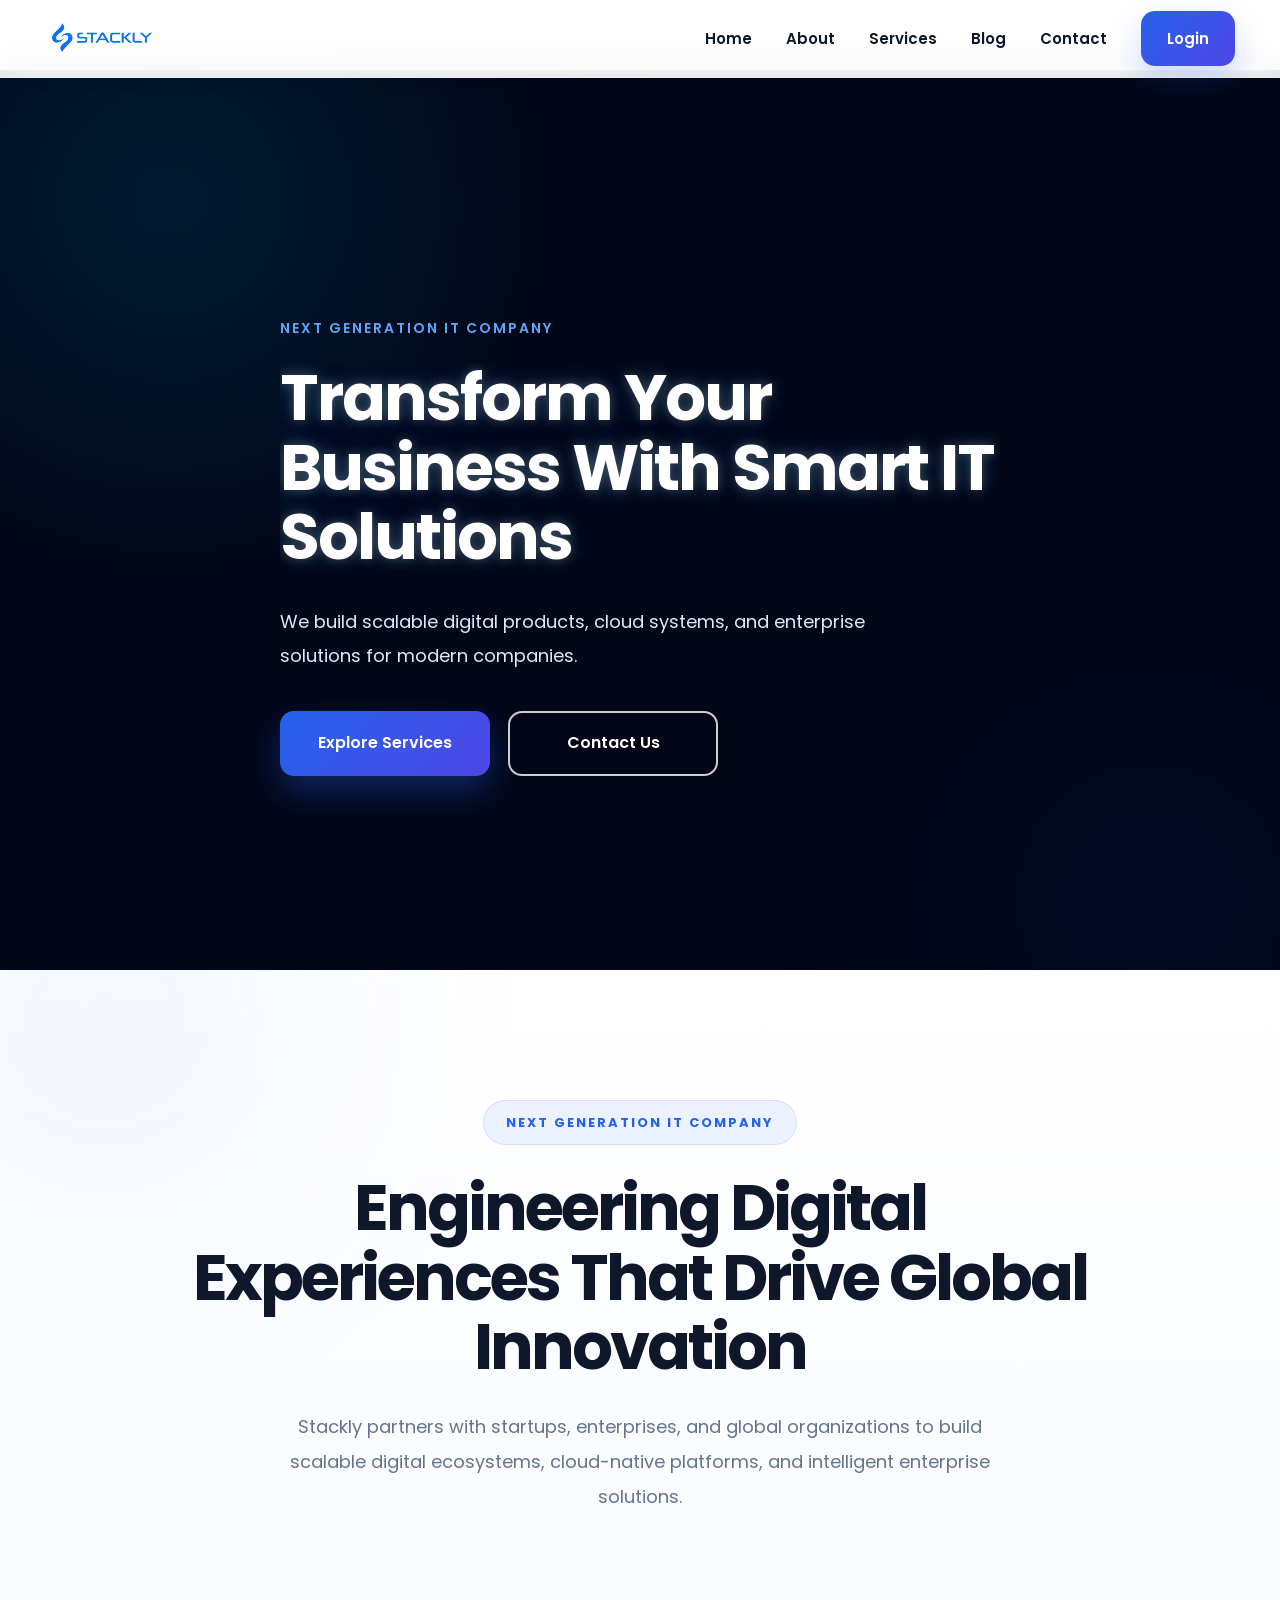
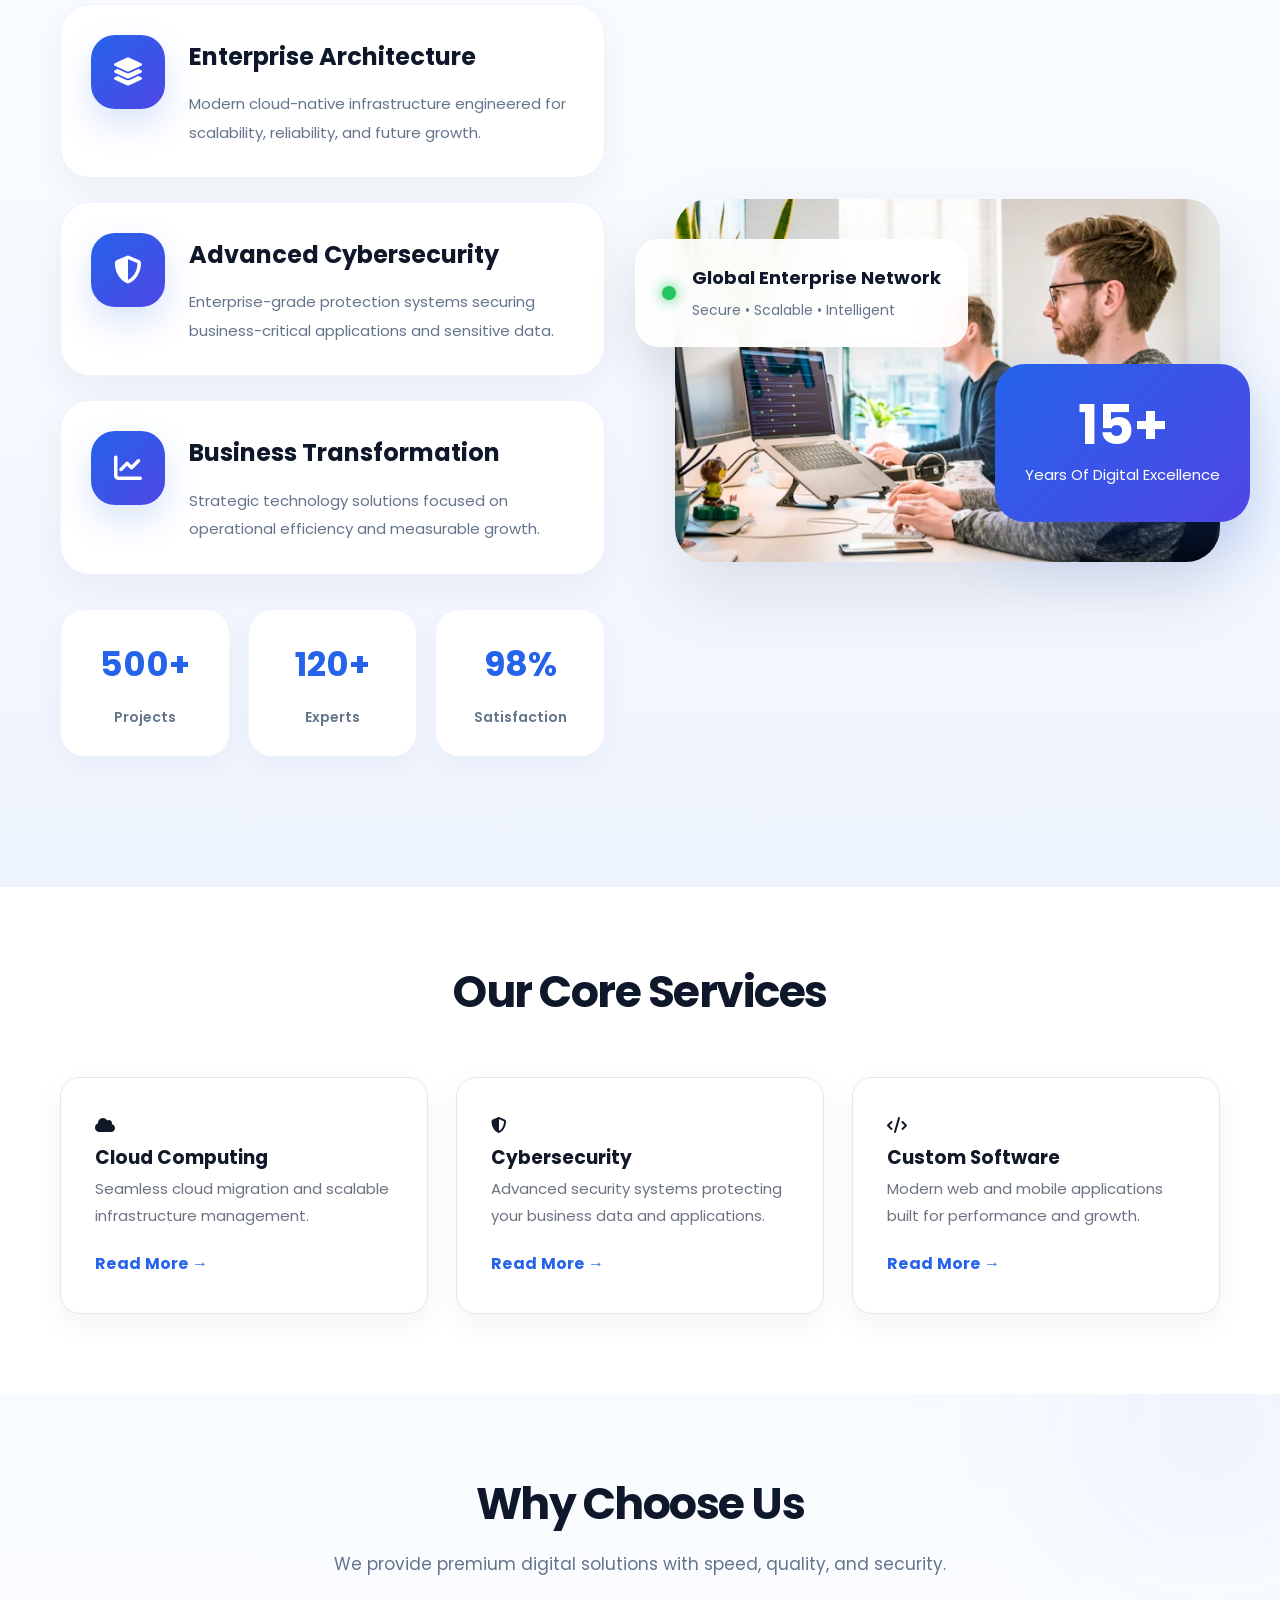
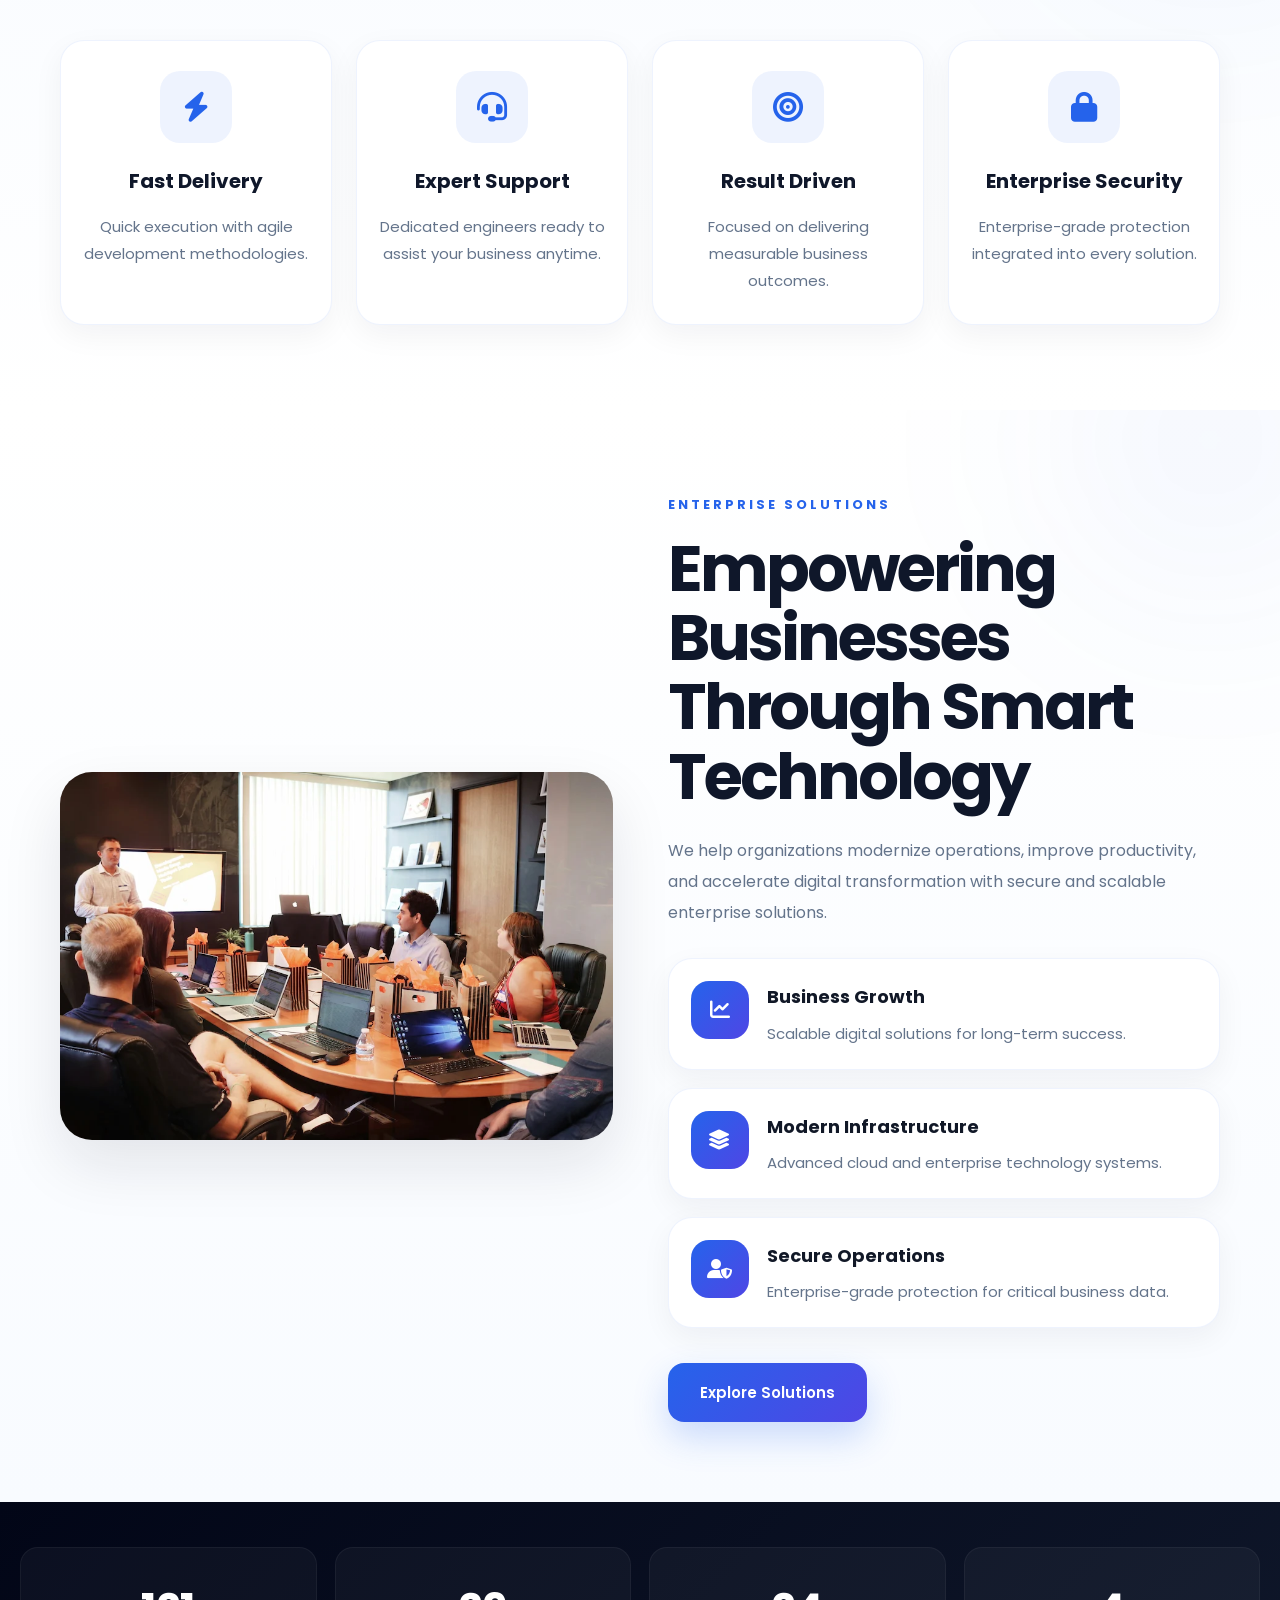
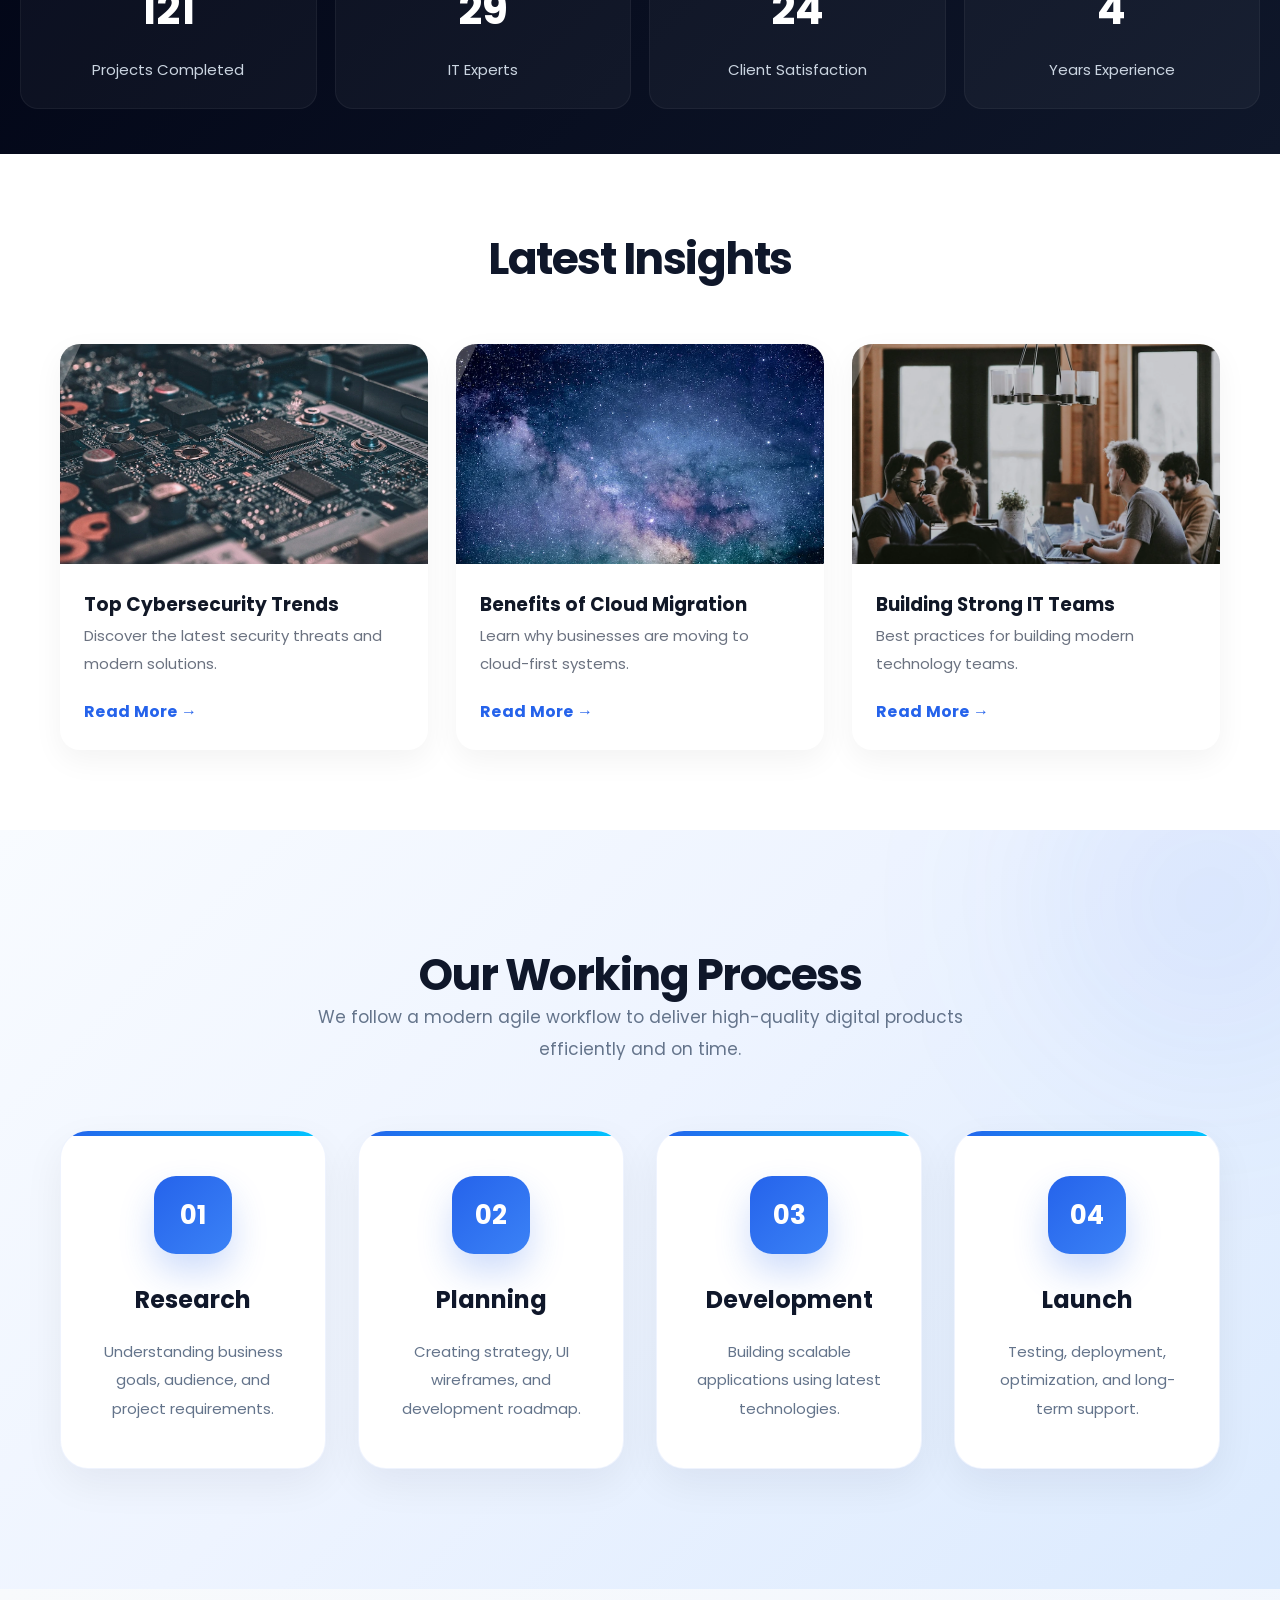
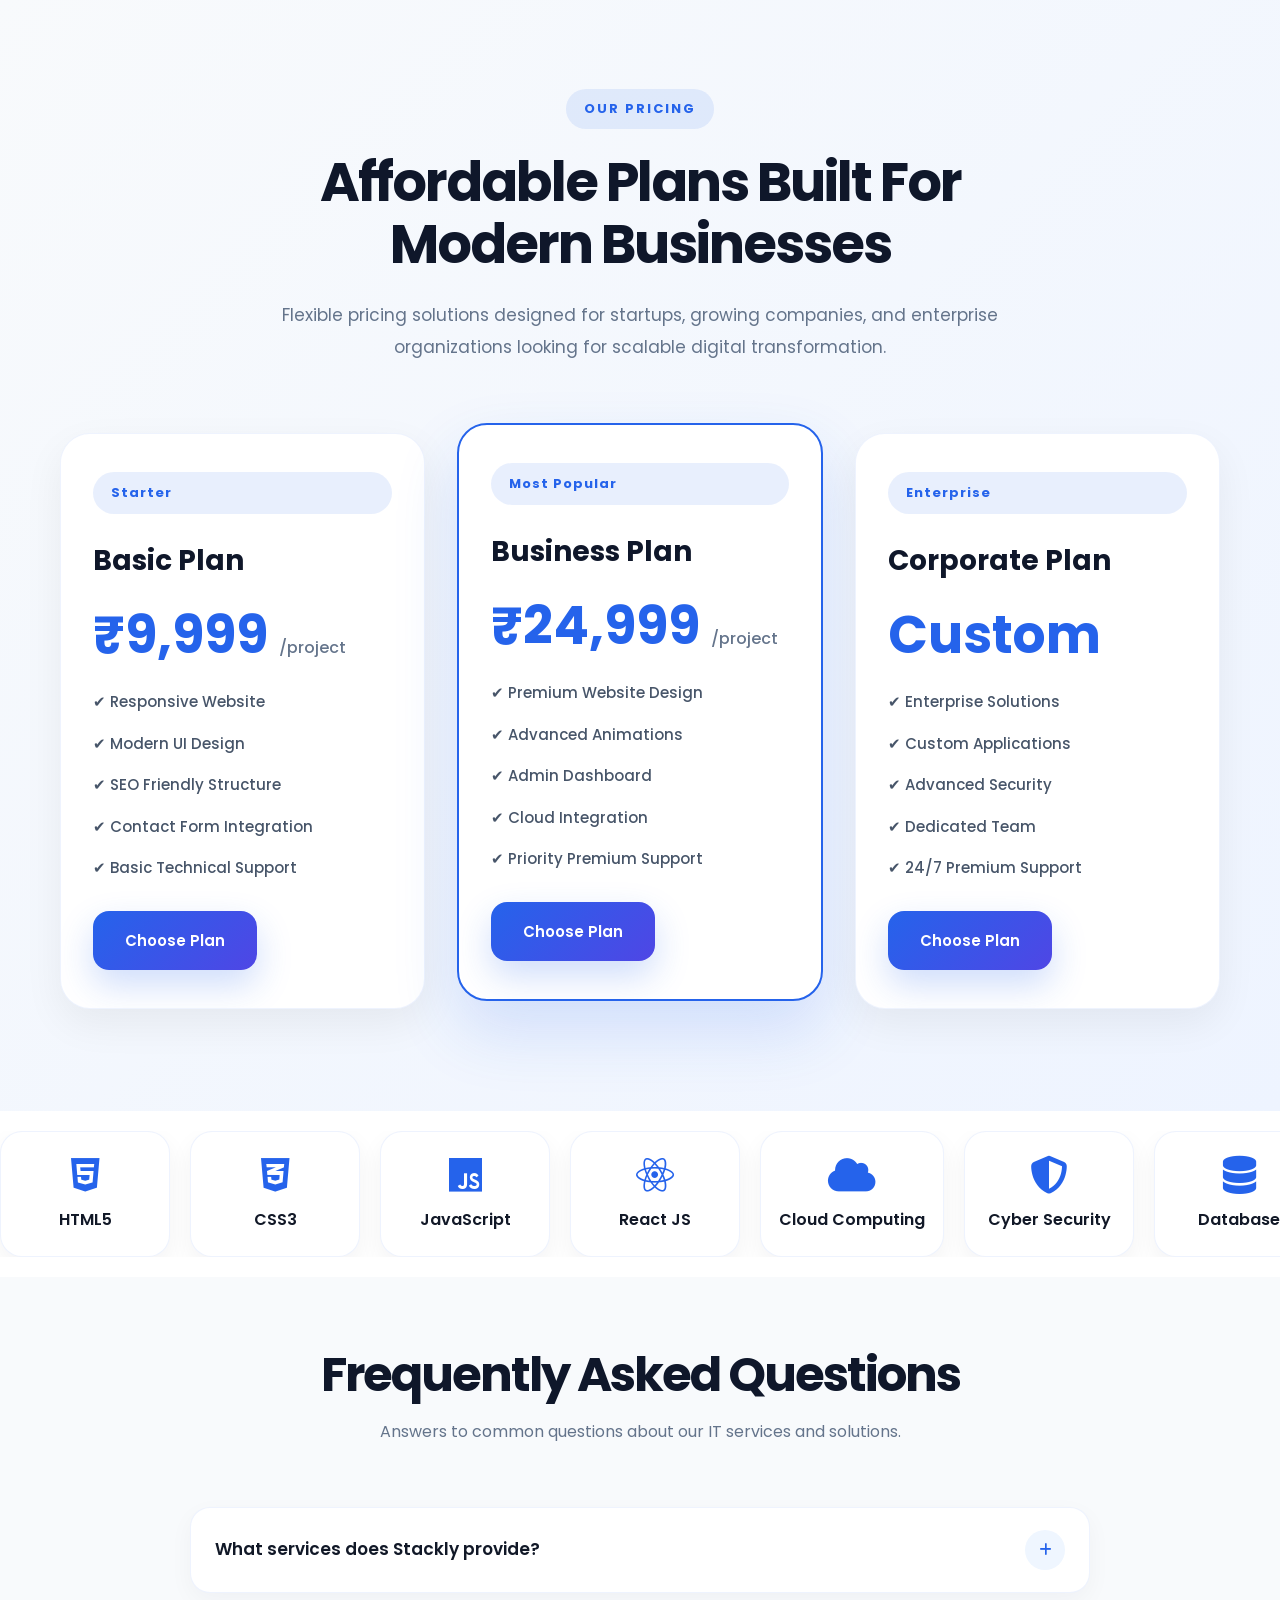
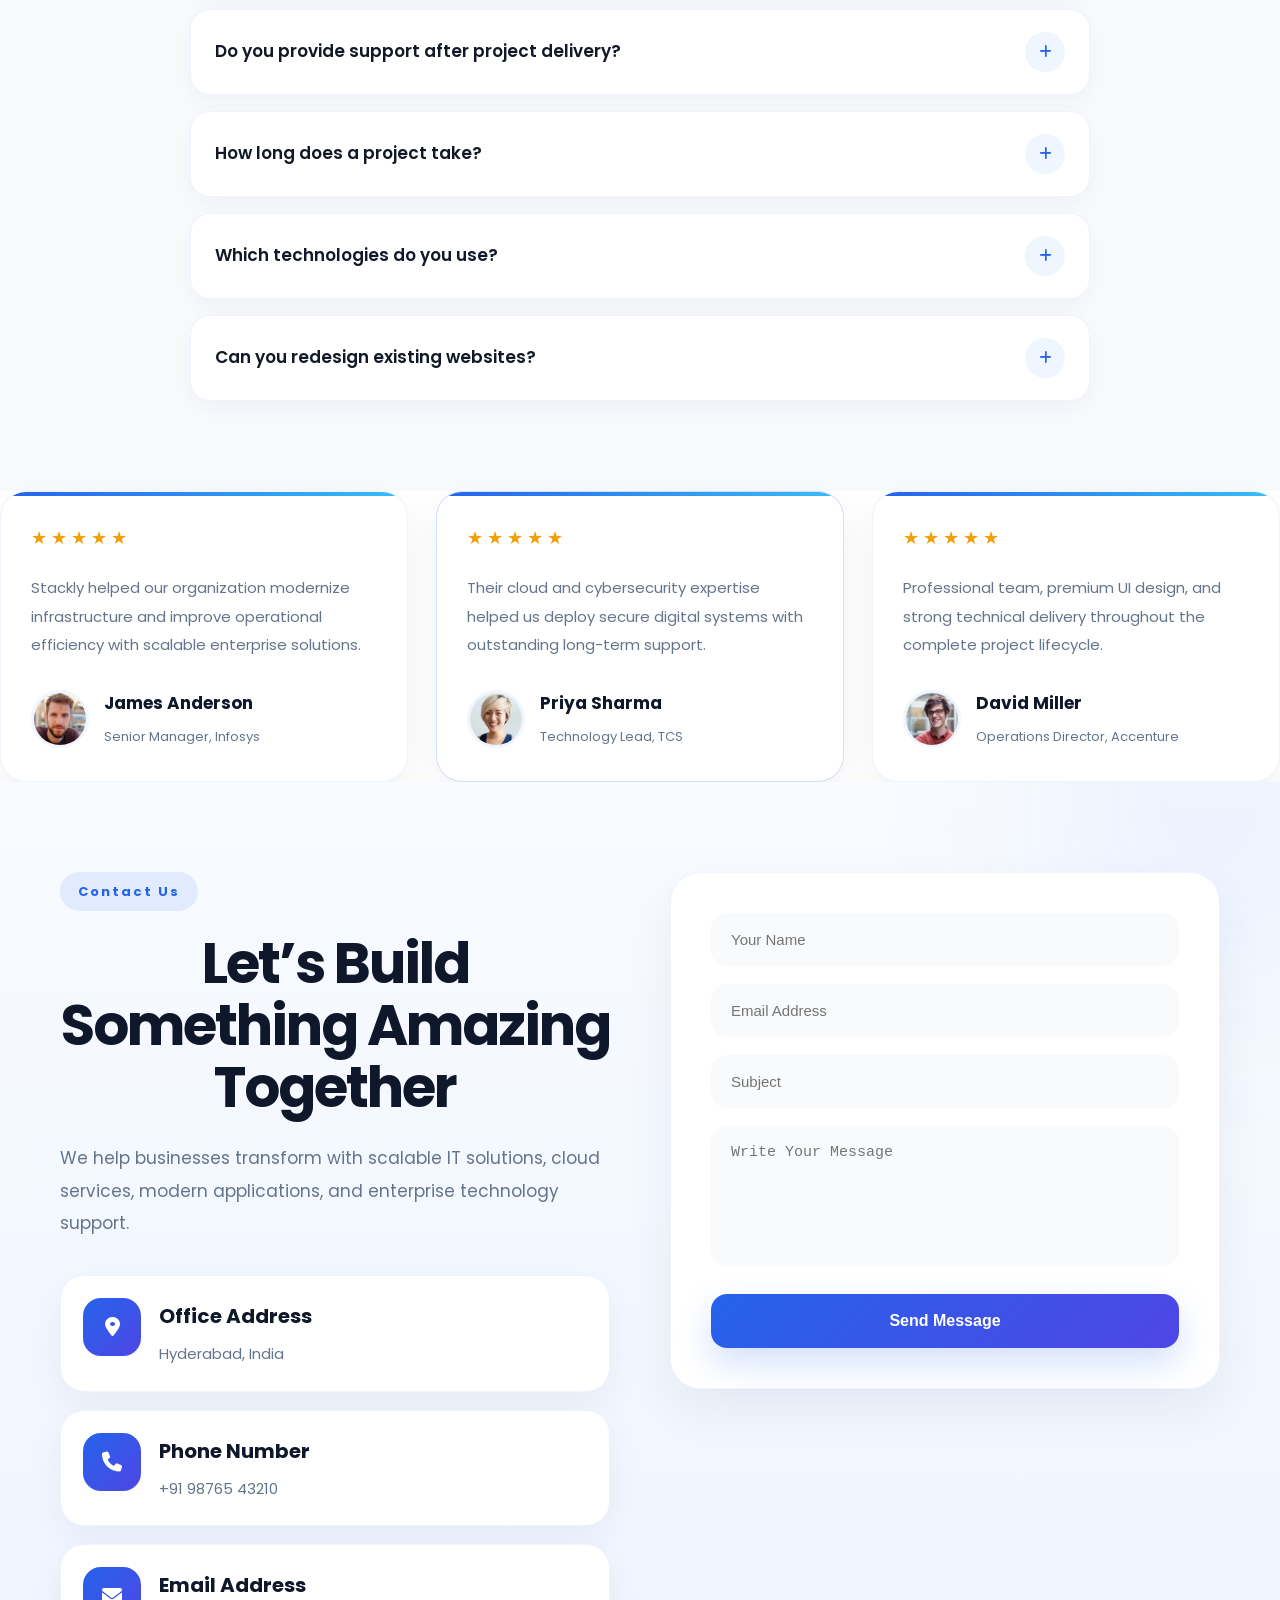
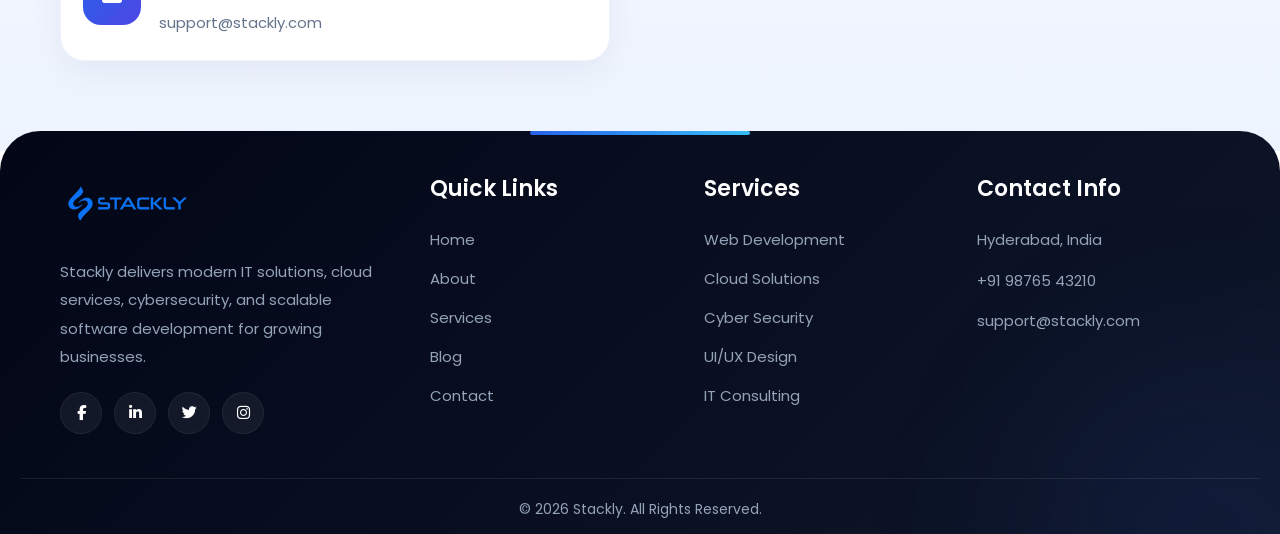
==== commit e1c84400: "Update index.html" ====
--- a/index.html
+++ b/index.html
@@ -88,51 +88,48 @@
 
 <section class="hero">
 
-  <!-- SLIDE 1 -->
+  <!-- BACKGROUND SLIDES -->
 
   <div class="hero-slide slide1"></div>
-
-  <!-- SLIDE 2 -->
-
   <div class="hero-slide slide2"></div>
-
-  <!-- SLIDE 3 -->
-
   <div class="hero-slide slide3"></div>
 
-  <!-- CONTENT -->
-
-  <div class="hero-left fade-left">
-
-
-    <h1 id="hero-text">
-      Next-Generation IT Solutions
-      for Modern Enterprises
-    </h1>
-
-    <p>
-      Delivering intelligent, secure,
-      and scalable digital solutions
-      designed to power the future
-      of your business.
-    </p>
-
-    <div class="hero-buttons">
-
-      <a href="404.html" class="btn-primary">
-        Discover Services
-      </a>
-
-      <a href="404.html" class="btn-outline">
-        Get a Quote
-      </a>
+  <div class="container hero-container">
+
+    <div class="hero-left">
+
+      <span class="hero-tag">
+        NEXT GENERATION IT COMPANY
+      </span>
+
+      <h1>
+        Transform Your Business
+        With Smart IT Solutions
+      </h1>
+
+      <p>
+        We build scalable digital products,
+        cloud systems, and enterprise solutions
+        for modern companies.
+      </p>
+
+      <div class="hero-buttons">
+
+        <a href="#" class="btn-primary">
+          Explore Services
+        </a>
+
+        <a href="#" class="btn-outline">
+          Contact Us
+        </a>
+
+      </div>
 
     </div>
 
   </div>
 
 </section>
-
 <!-- ================= ABOUT ================= -->
 <!-- ================= ULTRA PREMIUM ABOUT ================= -->
 
--- a/style.css
+++ b/style.css
@@ -999,23 +999,28 @@
    PREMIUM ABOUT SECTION
 ========================================= */
 
+/* =========================================
+   REAL COMPANY PREMIUM ABOUT SECTION
+========================================= */
+
 .about{
 
-  padding:90px 0 60px;
+  position:relative;
+
+  padding:130px 0;
+
+  overflow:hidden;
 
   background:
   linear-gradient(
     180deg,
     #ffffff 0%,
-    #f8fbff 100%
+    #f8fbff 50%,
+    #eef4ff 100%
   );
-
-  overflow:hidden;
-
-  position:relative;
-}
-
-/* LIGHT EFFECT */
+}
+
+/* SOFT LIGHT */
 
 .about::before{
 
@@ -1023,163 +1028,213 @@
 
   position:absolute;
 
-  width:500px;
-  height:500px;
+  width:650px;
+  height:650px;
+
+  top:-280px;
+  left:-220px;
 
   border-radius:50%;
 
   background:
   radial-gradient(
-    rgba(37,99,235,0.06),
+    rgba(37,99,235,0.08),
     transparent 70%
   );
 
-  top:-220px;
-  left:-180px;
-
-  filter:blur(80px);
-}
-
-/* SERVICES TOP FIX */
-
-.services-section{
-
-  padding-top:10px;
-}
-
-/* =========================================
-   CONTAINER
-========================================= */
-
-.about-container{
+  filter:blur(100px);
+}
+
+/* TOP */
+
+.about-top{
+
+  text-align:center;
+
+  max-width:900px;
+
+  margin:0 auto 90px;
+
+  position:relative;
+
+  z-index:2;
+}
+
+/* BADGE */
+
+.about-badge{
+
+  display:inline-flex;
+
+  align-items:center;
+
+  gap:10px;
+
+  padding:10px 22px;
+
+  border-radius:50px;
+
+  background:
+  rgba(37,99,235,0.08);
+
+  border:
+  1px solid rgba(37,99,235,0.12);
+
+  color:#2563eb;
+
+  font-size:13px;
+
+  font-weight:700;
+
+  letter-spacing:2px;
+
+  margin-bottom:28px;
+}
+
+/* TITLE */
+
+.about-top h2{
+
+  font-size:64px;
+
+  line-height:1.08;
+
+  font-weight:700;
+
+  color:#0f172a;
+
+  letter-spacing:-3px;
+
+  margin-bottom:28px;
+}
+
+/* TEXT */
+
+.about-top p{
+
+  max-width:760px;
+
+  margin:auto;
+
+  font-size:18px;
+
+  line-height:1.95;
+
+  color:#64748b;
+}
+
+/* GRID */
+
+.about-grid{
 
   display:grid;
 
-  grid-template-columns:1.05fr 0.95fr;
+  grid-template-columns:1fr 1fr;
+
+  gap:70px;
 
   align-items:center;
 
-  gap:55px;
-
   position:relative;
 
   z-index:2;
 }
 
 /* =========================================
-   TITLE
-========================================= */
-
-.about .section-title{
-
-  margin-bottom:28px;
-}
-
-.about .section-title h2{
-
-  font-size:64px;
-
-  line-height:1.05;
-
-  letter-spacing:-3px;
-
-  color:#0f172a;
-}
-
-/* =========================================
-   TEXT
-========================================= */
-
-.about-text{
-
-  max-width:620px;
-}
-
-.about-text p{
-
-  font-size:16px;
-
-  line-height:1.95;
-
-  color:#64748b;
-
-  margin-bottom:22px;
-}
-
-/* =========================================
-   LIST
-========================================= */
-
-.about-list{
-
-  margin-top:30px;
+   LEFT SIDE
+========================================= */
+
+.about-left{
 
   display:flex;
 
   flex-direction:column;
 
-  gap:16px;
-}
-
-/* LIST ITEM */
-
-.about-list li{
+  gap:24px;
+}
+
+/* CARD */
+
+.about-feature-card{
+
+  position:relative;
 
   display:flex;
 
-  align-items:center;
-
-  gap:14px;
-
-  font-size:16px;
-
-  font-weight:600;
-
-  color:#0f172a;
+  gap:24px;
+
+  padding:30px;
+
+  border-radius:30px;
+
+  background:white;
+
+  border:
+  1px solid rgba(37,99,235,0.08);
+
+  overflow:hidden;
+
+  transition:0.45s ease;
+
+  box-shadow:
+  0 12px 35px rgba(15,23,42,0.05);
+}
+
+/* TOP LINE */
+
+.about-feature-card::before{
+
+  content:"";
+
+  position:absolute;
+
+  top:0;
+  left:0;
+
+  width:100%;
+  height:4px;
+
+  background:
+  linear-gradient(
+    90deg,
+    #2563eb,
+    #38bdf8
+  );
+
+  transform:scaleX(0);
+
+  transform-origin:left;
+
+  transition:0.45s ease;
+}
+
+/* HOVER */
+
+.about-feature-card:hover{
+
+  transform:
+  translateY(-10px);
+
+  border-color:
+  rgba(37,99,235,0.18);
+
+  box-shadow:
+  0 25px 55px rgba(37,99,235,0.12);
+}
+
+.about-feature-card:hover::before{
+
+  transform:scaleX(1);
 }
 
 /* ICON */
 
-.about-list li i{
-
-  width:32px;
-  height:32px;
-
-  border-radius:50%;
-
-  background:
-  rgba(37,99,235,0.08);
-
-  color:#2563eb;
-
-  display:flex;
-
-  align-items:center;
-
-  justify-content:center;
-
-  font-size:12px;
-
-  flex-shrink:0;
-}
-
-/* =========================================
-   BUTTON
-========================================= */
-
-.about-btn{
-
-  display:inline-flex;
-
-  align-items:center;
-
-  justify-content:center;
-
-  margin-top:34px;
-
-  padding:16px 34px;
-
-  border-radius:16px;
+.feature-icon{
+
+  width:74px;
+  height:74px;
+
+  border-radius:24px;
 
   background:
   linear-gradient(
@@ -1190,11 +1245,420 @@
 
   color:white;
 
+  display:flex;
+
+  align-items:center;
+
+  justify-content:center;
+
+  font-size:28px;
+
+  flex-shrink:0;
+
+  transition:0.4s ease;
+
+  box-shadow:
+  0 15px 35px rgba(37,99,235,0.18);
+}
+
+/* ICON HOVER */
+
+.about-feature-card:hover .feature-icon{
+
+  transform:
+  scale(1.08)
+  rotate(-5deg);
+}
+
+/* TITLE */
+
+.about-feature-card h3{
+
+  font-size:24px;
+
+  color:#0f172a;
+
+  margin-bottom:12px;
+
+  font-weight:700;
+}
+
+/* TEXT */
+
+.about-feature-card p{
+
   font-size:15px;
 
+  line-height:1.9;
+
+  color:#64748b;
+}
+
+/* =========================================
+   IMAGE SIDE
+========================================= */
+
+.about-image-wrapper{
+
+  position:relative;
+}
+
+/* IMAGE */
+
+.about-image-wrapper img{
+
+  width:100%;
+
+  border-radius:34px;
+
+  display:block;
+
+  object-fit:cover;
+
+  transition:0.5s ease;
+
+  box-shadow:
+  0 30px 70px rgba(15,23,42,0.10);
+}
+
+/* IMAGE HOVER */
+
+.about-image-wrapper:hover img{
+
+  transform:
+  scale(1.03);
+
+  box-shadow:
+  0 40px 85px rgba(37,99,235,0.16);
+}
+
+/* FLOAT CARD */
+
+.floating-card{
+
+  position:absolute;
+
+  top:40px;
+  left:-40px;
+
+  display:flex;
+
+  align-items:center;
+
+  gap:16px;
+
+  background:
+  rgba(255,255,255,0.92);
+
+  backdrop-filter:blur(18px);
+
+  padding:22px 26px;
+
+  border-radius:24px;
+
+  border:
+  1px solid rgba(255,255,255,0.5);
+
+  box-shadow:
+  0 20px 50px rgba(15,23,42,0.10);
+
+  animation:
+  floatCard 5s ease-in-out infinite;
+}
+
+/* DOT */
+
+.floating-dot{
+
+  width:14px;
+  height:14px;
+
+  border-radius:50%;
+
+  background:#22c55e;
+
+  box-shadow:
+  0 0 14px #22c55e;
+}
+
+/* FLOAT CARD TEXT */
+
+.floating-card h4{
+
+  font-size:18px;
+
+  color:#0f172a;
+
+  margin-bottom:4px;
+}
+
+.floating-card p{
+
+  font-size:14px;
+
+  color:#64748b;
+}
+
+/* EXPERIENCE */
+
+.experience-box{
+
+  position:absolute;
+
+  right:-30px;
+  bottom:40px;
+
+  background:
+  linear-gradient(
+    135deg,
+    #2563eb,
+    #4f46e5
+  );
+
+  color:white;
+
+  padding:34px 30px;
+
+  border-radius:30px;
+
+  text-align:center;
+
+  box-shadow:
+  0 25px 60px rgba(37,99,235,0.25);
+
+  animation:
+  floatExperience 6s ease-in-out infinite;
+}
+
+/* NUMBER */
+
+.experience-box h3{
+
+  font-size:54px;
+
+  line-height:1;
+
+  margin-bottom:10px;
+}
+
+/* TEXT */
+
+.experience-box p{
+
+  color:white;
+
+  font-size:15px;
+
+  line-height:1.7;
+}
+
+/* =========================================
+   STATS
+========================================= */
+
+.about-bottom-stats{
+
+  display:grid;
+
+  grid-template-columns:repeat(3,1fr);
+
+  gap:18px;
+
+  margin-top:10px;
+}
+
+/* STAT */
+
+.mini-stat{
+
+  background:white;
+
+  padding:24px 18px;
+
+  border-radius:24px;
+
+  text-align:center;
+
+  border:
+  1px solid rgba(37,99,235,0.08);
+
+  transition:0.4s ease;
+
+  box-shadow:
+  0 10px 30px rgba(15,23,42,0.04);
+}
+
+/* HOVER */
+
+.mini-stat:hover{
+
+  transform:translateY(-8px);
+
+  border-color:
+  rgba(37,99,235,0.18);
+
+  box-shadow:
+  0 20px 45px rgba(37,99,235,0.10);
+}
+
+/* NUMBER */
+
+.mini-stat h4{
+
+  font-size:34px;
+
+  color:#2563eb;
+
+  margin-bottom:8px;
+
+  font-weight:700;
+}
+
+/* TEXT */
+
+.mini-stat span{
+
+  font-size:14px;
+
+  color:#64748b;
+
   font-weight:600;
-
-  transition:0.35s ease;
+}
+
+/* =========================================
+   ANIMATION
+========================================= */
+
+@keyframes floatCard{
+
+  0%,100%{
+    transform:translateY(0);
+  }
+
+  50%{
+    transform:translateY(-10px);
+  }
+}
+
+@keyframes floatExperience{
+
+  0%,100%{
+    transform:translateY(0);
+  }
+
+  50%{
+    transform:translateY(-12px);
+  }
+}
+
+/* =========================================
+   RESPONSIVE
+========================================= */
+
+@media(max-width:992px){
+
+  .about-grid{
+
+    grid-template-columns:1fr;
+
+    gap:50px;
+  }
+
+  .about-top h2{
+
+    font-size:46px;
+
+    line-height:1.15;
+  }
+
+  .floating-card{
+
+    left:20px;
+  }
+
+  .experience-box{
+
+    right:20px;
+  }
+}
+
+@media(max-width:768px){
+
+  .about{
+
+    padding:90px 0;
+  }
+
+  .about-top{
+
+    margin-bottom:55px;
+  }
+
+  .about-top h2{
+
+    font-size:34px;
+
+    letter-spacing:-1px;
+  }
+
+  .about-top p{
+
+    font-size:15px;
+  }
+
+  .about-feature-card{
+
+    flex-direction:column;
+  }
+
+  .about-bottom-stats{
+
+    grid-template-columns:1fr;
+  }
+
+  .floating-card,
+  .experience-box{
+
+    position:relative;
+
+    left:auto;
+    right:auto;
+    top:auto;
+    bottom:auto;
+
+    margin-top:20px;
+  }
+}
+/* FIX ABOUT BUTTON */
+
+.about-btn{
+
+  display:inline-flex;
+
+  align-items:center;
+
+  justify-content:center;
+
+  margin-top:35px;
+
+  padding:16px 32px;
+
+  border-radius:16px;
+
+  background:
+  linear-gradient(
+    135deg,
+    #2563eb,
+    #4f46e5
+  );
+
+  color:white;
+
+  font-size:15px;
+
+  font-weight:600;
+
+  transition:0.4s ease;
 
   box-shadow:
   0 15px 35px rgba(37,99,235,0.22);
@@ -1207,41 +1671,19 @@
   transform:translateY(-5px);
 
   box-shadow:
-  0 22px 45px rgba(37,99,235,0.30);
-}
-
-/* =========================================
-   IMAGE
-========================================= */
-
-.about-image{
-
-  position:relative;
-}
-
-.about-image img{
-
-  width:100%;
-
-  display:block;
-
-  border-radius:32px;
-
-  object-fit:cover;
-
-  box-shadow:
-  0 25px 60px rgba(15,23,42,0.10);
-
-  transition:0.45s ease;
-}
-
-/* IMAGE HOVER */
-
-.about-image:hover img{
-
-  transform:scale(1.02);
-}
-
+  0 25px 50px rgba(37,99,235,0.30);
+}
+
+/* FIX ABOUT LEFT */
+
+.about-left{
+
+  display:flex;
+
+  flex-direction:column;
+
+  justify-content:center;
+}
 
 /* =========================================
    SERVICES
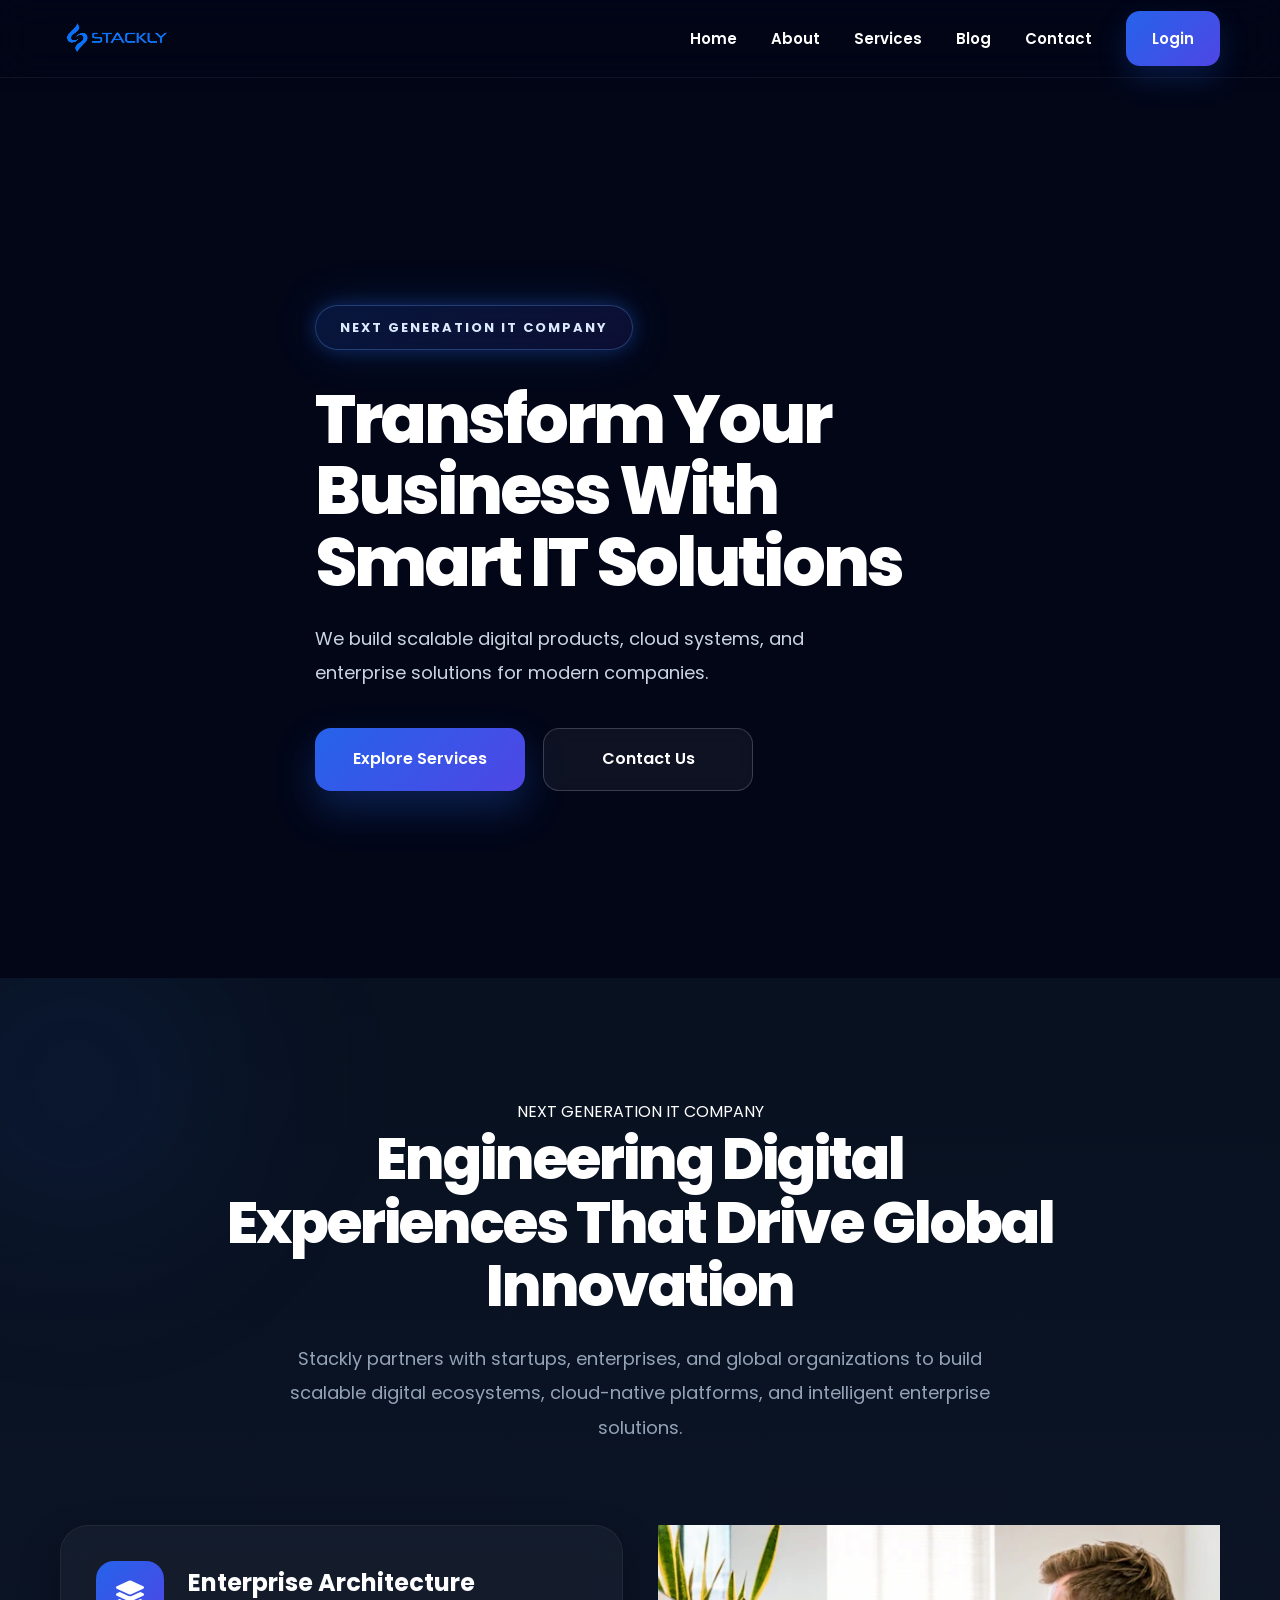
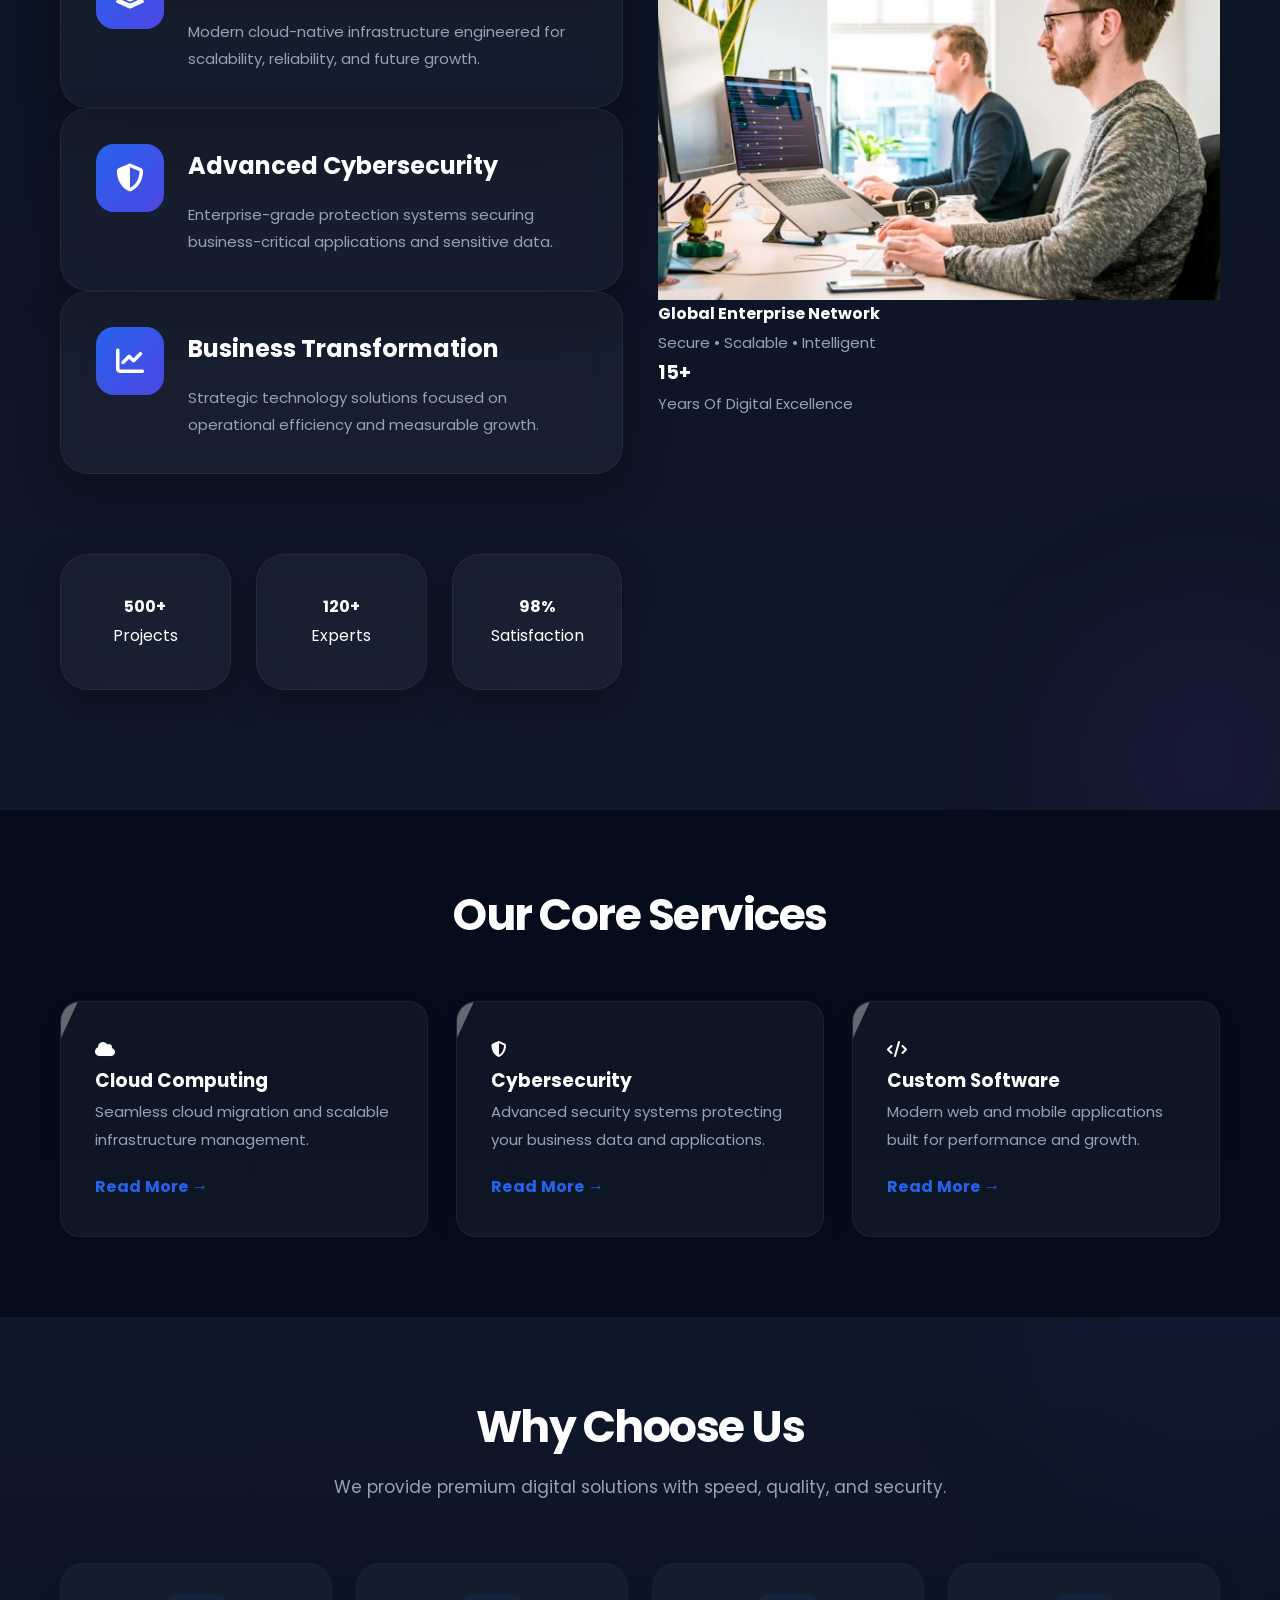
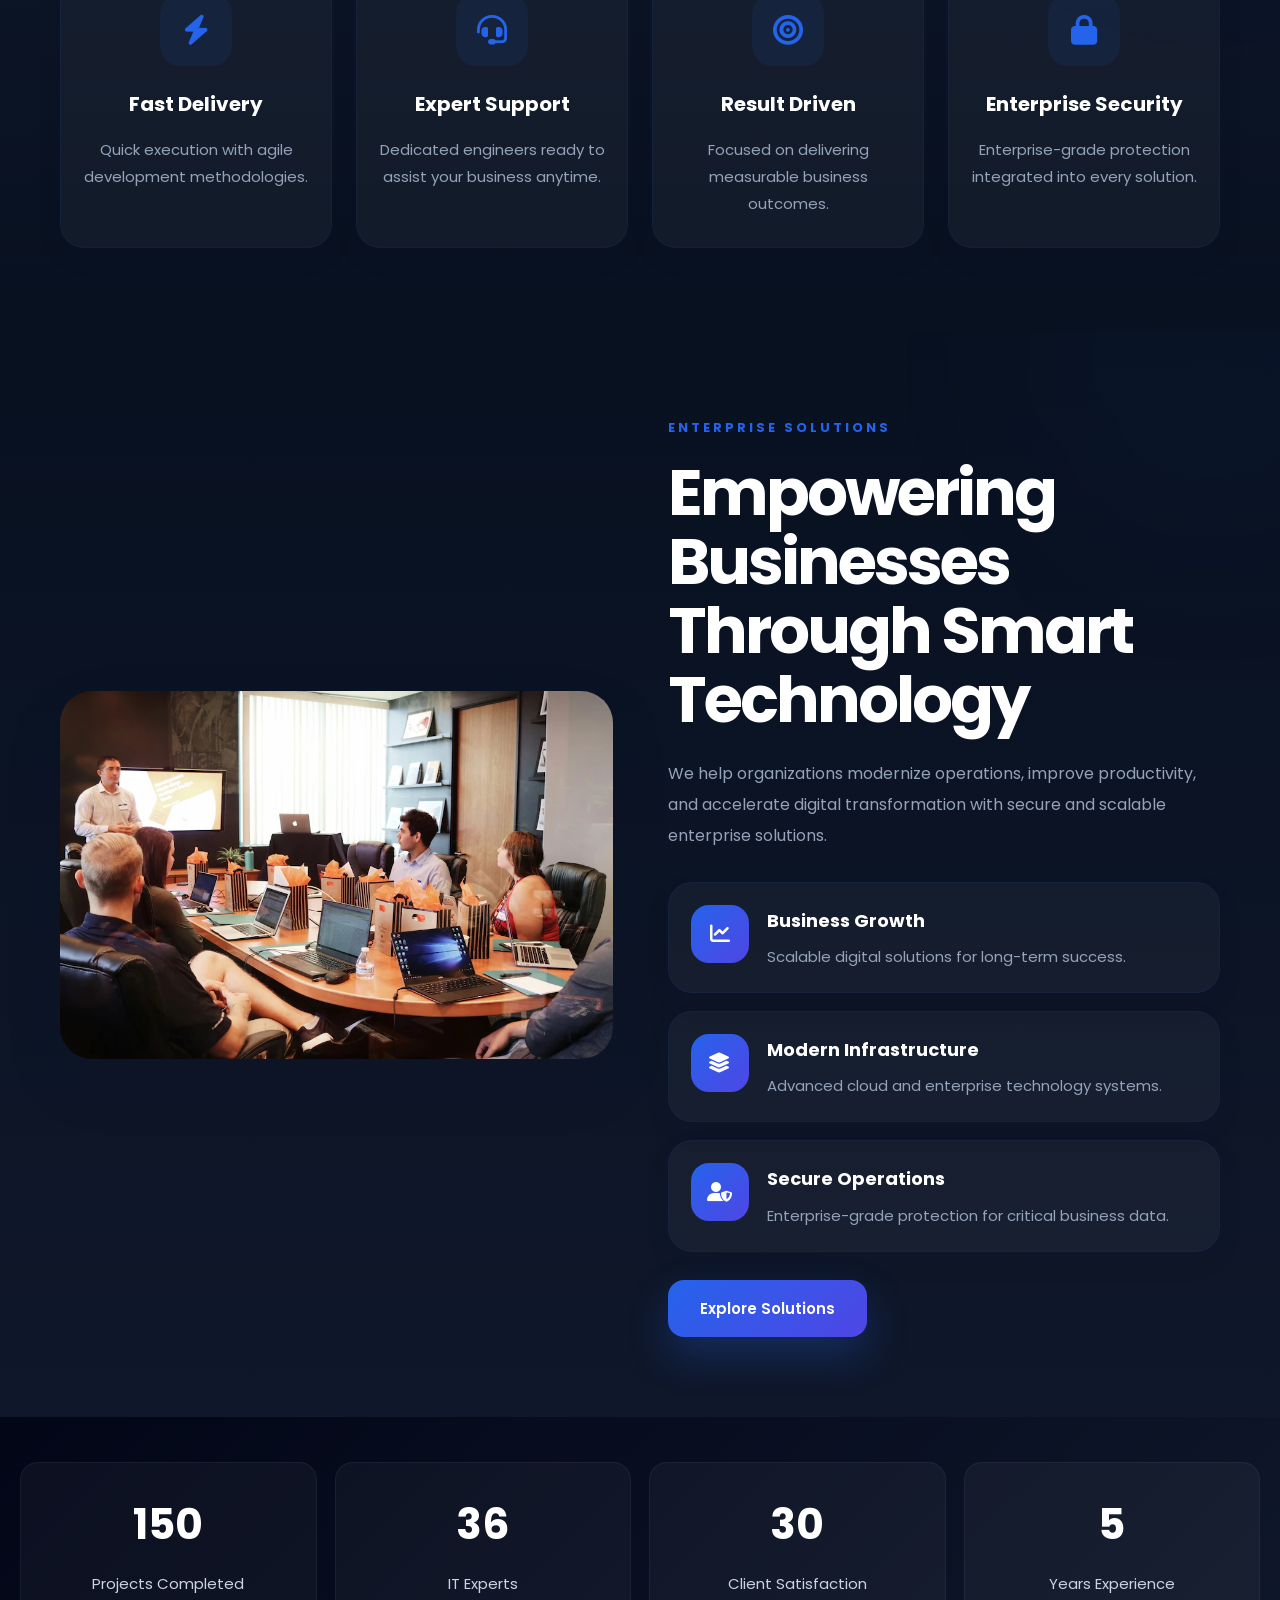
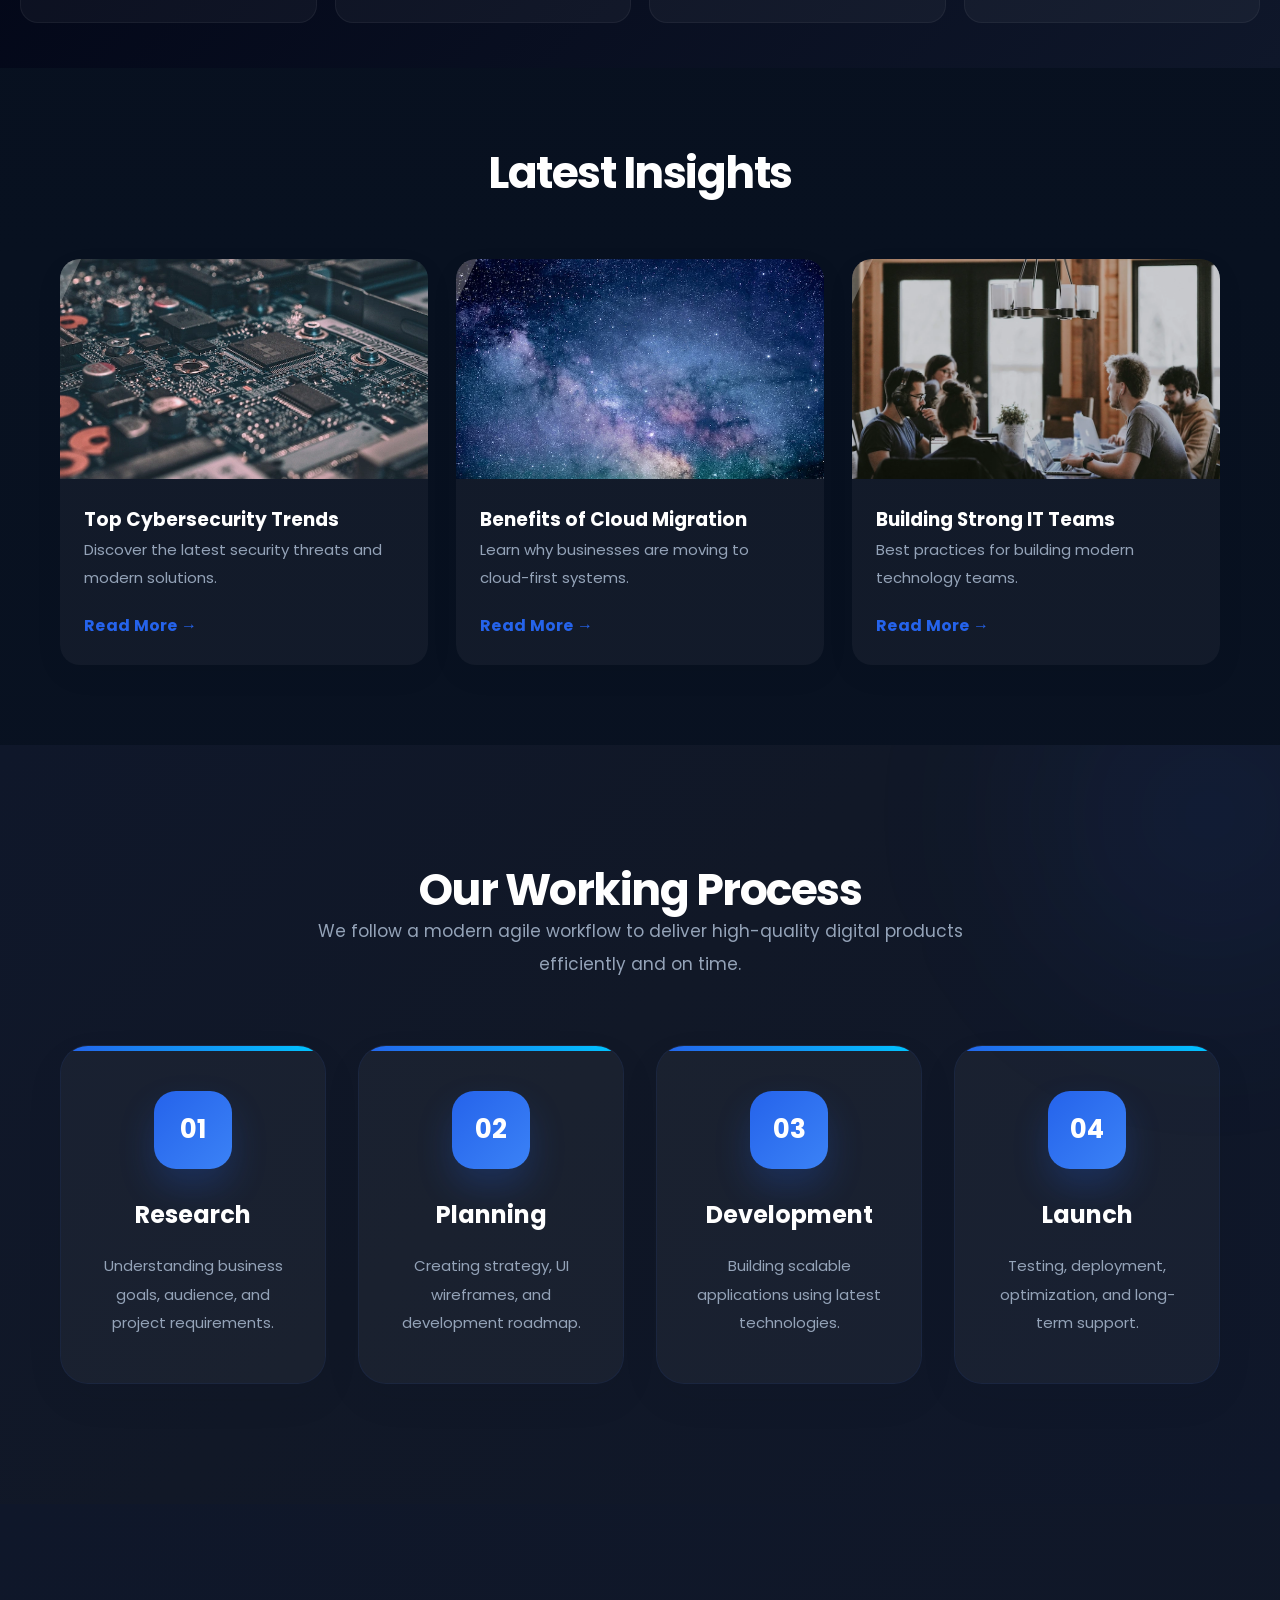
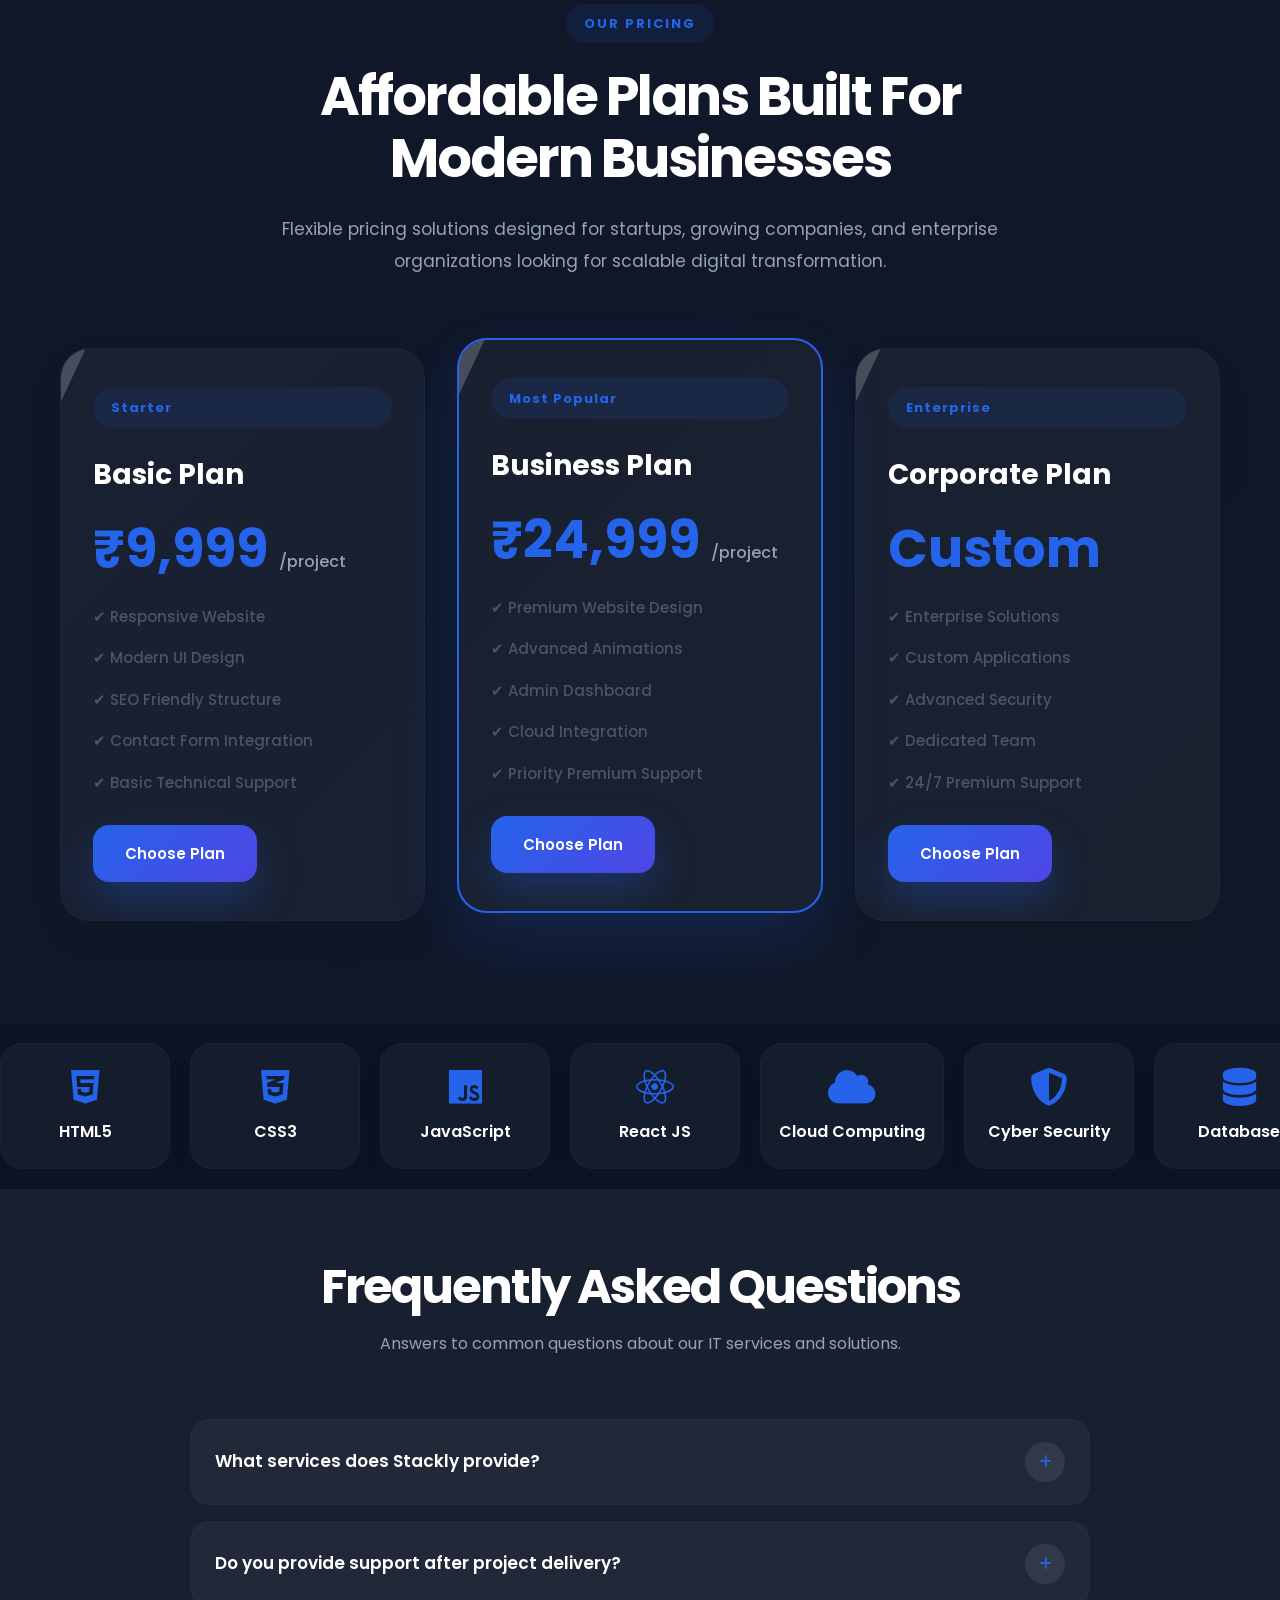
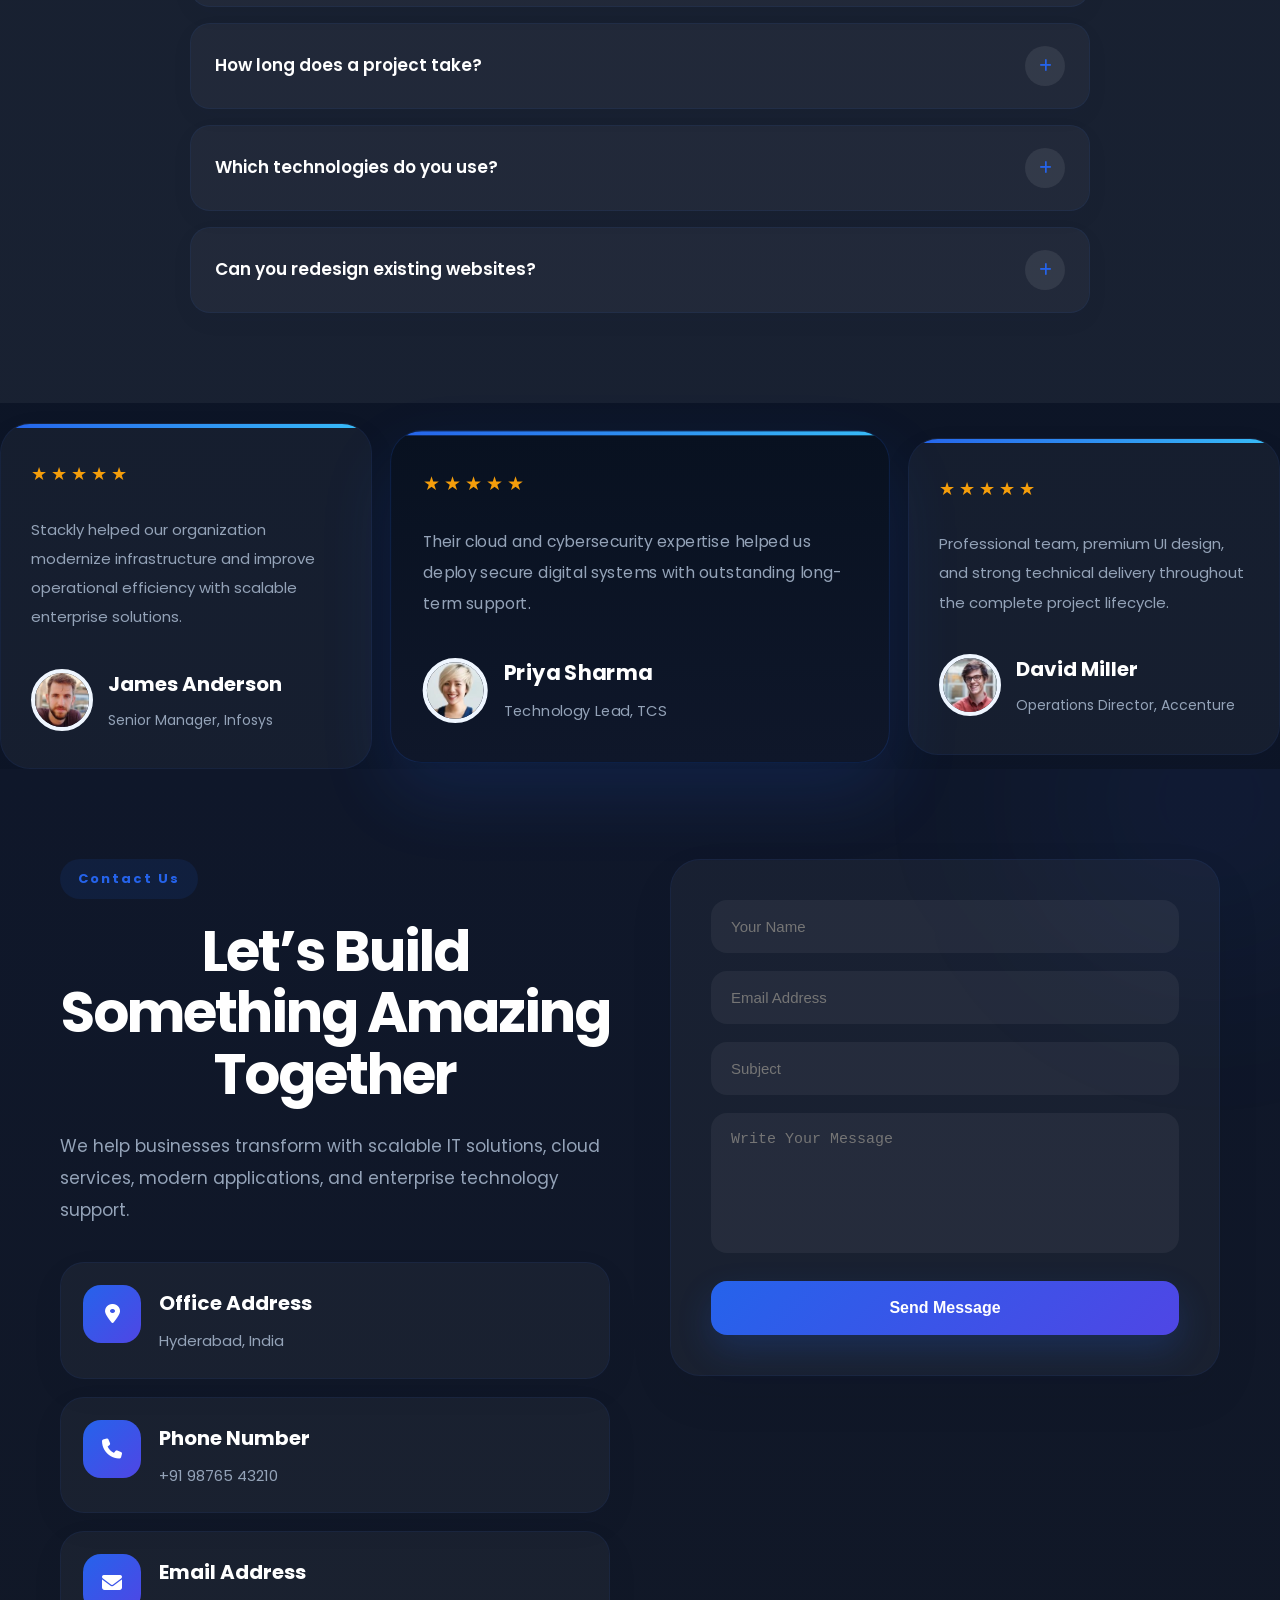
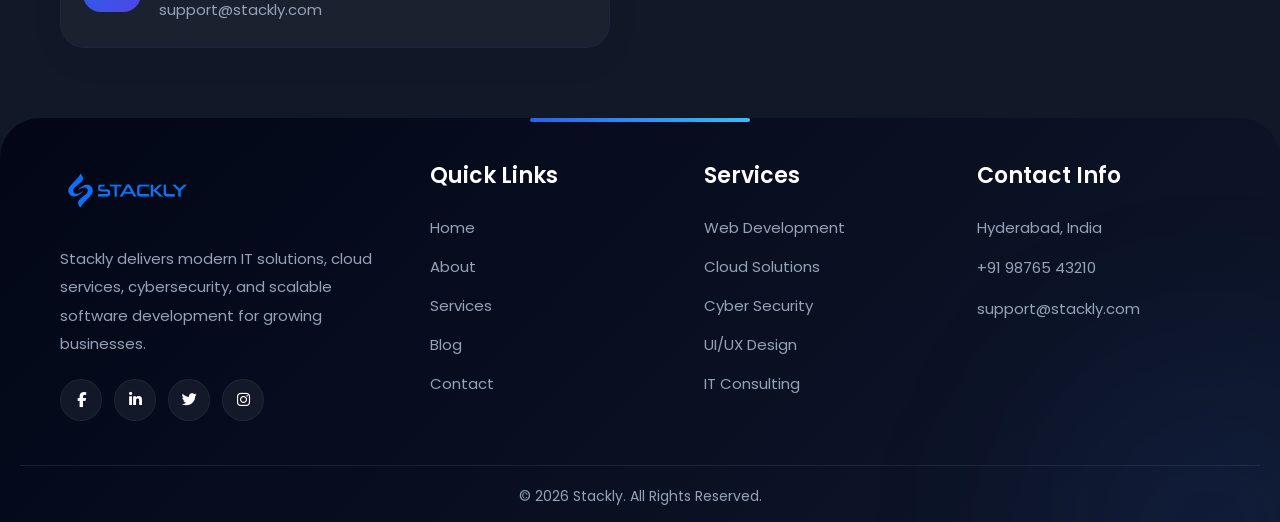
==== commit 6e8b7d30: "Update index.html" ====
--- a/index.html
+++ b/index.html
@@ -115,11 +115,11 @@
 
       <div class="hero-buttons">
 
-        <a href="#" class="btn-primary">
+        <a href="404.html" class="btn-primary">
           Explore Services
         </a>
 
-        <a href="#" class="btn-outline">
+        <a href="404.html" class="btn-outline">
           Contact Us
         </a>
 
--- a/style.css
+++ b/style.css
@@ -22,15 +22,20 @@
 
   overflow-x:hidden;
 
-  background:#ffffff;
-
-  color:#111827;
-
-  padding-top:70px;
+  background:
+  linear-gradient(
+    180deg,
+    #020617 0%,
+    #081120 50%,
+    #0f172a 100%
+  );
+
+  color:white;
+
+  padding-top:78px;
 
   line-height:1.8;
 }
-
 /* =========================================
    GLOBAL
 ========================================= */
@@ -66,7 +71,7 @@
 
   font-weight:700;
 
-  color:#0f172a;
+color:white;
 
   letter-spacing:-1.5px;
 }
@@ -136,7 +141,7 @@
 
   line-height:1.9;
 
-  color:#64748b;
+  color:#94a3b8;
 }
 
 /* MOBILE */
@@ -198,7 +203,7 @@
 p{
   font-size:15px;
   line-height:1.85;
-  color:#6b7280;
+  color:#94a3b8;
 }
 
 /* =========================================
@@ -252,17 +257,17 @@
   padding:0 60px;
 
   background:
-  rgba(255,255,255,0.82);
-
-  backdrop-filter:blur(16px);
+  rgba(2,6,23,0.82);
+
+  backdrop-filter:blur(18px);
 
   z-index:9999;
 
   border-bottom:
-  1px solid rgba(255,255,255,0.30);
+  1px solid rgba(255,255,255,0.06);
 
   box-shadow:
-  0 10px 35px rgba(15,23,42,0.05);
+  0 10px 35px rgba(0,0,0,0.35);
 }
 
 /* LOGO */
@@ -284,7 +289,7 @@
 
   position:relative;
 
-  color:#0f172a;
+  color:white;
 
   font-size:15px;
 
@@ -375,453 +380,314 @@
 
   display:none;
 }
+/*
+========================================= */
 /* =========================================
-   PREMIUM HERO SECTION
+   PREMIUM HERO SECTION WITH SLOW IMAGE SLIDER
 ========================================= */
 
 .hero{
 
+  position:relative;
+
+  overflow:hidden;
+
   min-height:100vh;
 
   display:flex;
 
   align-items:center;
 
-  padding:140px 50px 90px;
+  background:#020617;
+
+  padding:140px 0 100px;
+}
+
+/* =========================================
+   BACKGROUND IMAGE SLIDES
+========================================= */
+
+.hero-slide{
+
+  position:absolute;
+
+  inset:0;
+
+  background-size:cover;
+
+  background-position:center;
+
+  opacity:0;
+
+  transform:scale(1.08);
+
+  animation:heroSlider 18s infinite;
+}
+
+/* DARK OVERLAY */
+
+.hero-slide::before{
+
+  content:"";
+
+  position:absolute;
+
+  inset:0;
+
+  background:
+  linear-gradient(
+    135deg,
+    rgba(2,6,23,0.88),
+    rgba(15,23,42,0.82)
+  );
+}
+
+/* SLIDE 1 */
+
+.slide1{
+
+  background-image:url("herobg.webp");
+
+  animation-delay:0s;
+}
+
+/* SLIDE 2 */
+
+.slide2{
+
+  background-image:url("heropicc.webp");
+
+  animation-delay:6s;
+}
+
+/* SLIDE 3 */
+
+.slide3{
+
+  background-image:url("picture.webp");
+
+  animation-delay:12s;
+}
+/* =========================================
+   PREMIUM WHO WE ARE SECTION
+========================================= */
+
+.about{
 
   position:relative;
 
   overflow:hidden;
 
-  background:#020617;
-}
-
-/* =========================================
-   HERO SLIDES
-========================================= */
-
-.hero-slide{
+  padding:120px 0;
+
+  background:
+  linear-gradient(
+    180deg,
+    #081120 0%,
+    #0f172a 100%
+  );
+}
+
+/* BACKGROUND GLOW */
+
+.about::before{
+
+  content:"";
 
   position:absolute;
 
-  inset:0;
-
-  z-index:0;
-
-  background-size:cover;
-
-  background-position:center;
-
-  background-repeat:no-repeat;
-
-  opacity:0;
-
-  transform:scale(1);
-
-  animation-duration:18s;
-
-  animation-timing-function:ease-in-out;
-
-  animation-iteration-count:infinite;
-
-  will-change:opacity,transform;
-}
-
-/* SLIDE 1 */
-
-.slide1{
-
-  background:
-  linear-gradient(
-    rgba(2,6,23,0.45),
-    rgba(15,23,42,0.52)
-  ),
-  url("herobg.webp") center/cover no-repeat;
-
-  animation-name:
-  fade1,
-  zoomHero;
-}
-
-/* SLIDE 2 */
-
-.slide2{
-
-  background:
-  linear-gradient(
-    rgba(2,6,23,0.45),
-    rgba(15,23,42,0.52)
-  ),
-  url("heropicc.webp") center/cover no-repeat;
-
-  animation-name:
-  fade2,
-  zoomHero;
-}
-
-/* SLIDE 3 */
-
-.slide3{
-
-  background:
-  linear-gradient(
-    rgba(2,6,23,0.45),
-    rgba(15,23,42,0.52)
-  ),
-  url("picture.webp") center/cover no-repeat;
-
-  animation-name:
-  fade3,
-  zoomHero;
-}
-
-/* =========================================
-   FADE ANIMATIONS
-========================================= */
-
-@keyframes fade1{
-
-  0%{
-    opacity:1;
-  }
-
-  30%{
-    opacity:1;
-  }
-
-  33.33%{
-    opacity:0;
-  }
-
-  100%{
-    opacity:0;
-  }
-}
-
-@keyframes fade2{
-
-  0%{
-    opacity:0;
-  }
-
-  33.33%{
-    opacity:1;
-  }
-
-  63%{
-    opacity:1;
-  }
-
-  66.66%{
-    opacity:0;
-  }
-
-  100%{
-    opacity:0;
-  }
-}
-
-@keyframes fade3{
-
-  0%{
-    opacity:0;
-  }
-
-  66.66%{
-    opacity:1;
-  }
-
-  96%{
-    opacity:1;
-  }
-
-  100%{
-    opacity:0;
-  }
-}
-
-/* =========================================
-   ZOOM EFFECT
-========================================= */
-
-@keyframes zoomHero{
-
-  0%{
-    transform:scale(1);
-  }
-
-  50%{
-    transform:scale(1.06);
-  }
-
-  100%{
-    transform:scale(1);
-  }
-}
-
-/* =========================================
-   HERO OVERLAY
-========================================= */
-
-.hero-overlay{
-
-  position:absolute;
-
-  inset:0;
-
-  background:
-  linear-gradient(
-    90deg,
-    rgba(2,6,23,0.75) 0%,
-    rgba(2,6,23,0.45) 45%,
-    rgba(2,6,23,0.20) 100%
-  );
-
-  z-index:1;
-}
-
-/* =========================================
-   PREMIUM BLUE LIGHT
-========================================= */
-
-.hero::before{
-
-  content:"";
-
-  position:absolute;
-
-  width:700px;
-  height:700px;
+  width:450px;
+  height:450px;
+
+  border-radius:50%;
 
   background:
   radial-gradient(
-    rgba(0,198,255,0.18),
+    rgba(37,99,235,0.12),
     transparent 70%
   );
 
-  filter:blur(120px);
-
-  top:-220px;
-  left:-180px;
-
-  z-index:1;
-
-  animation:
-  heroGlow 8s ease-in-out infinite;
-}
-
-/* SECOND LIGHT */
-
-.hero::after{
+  top:-120px;
+  left:-150px;
+
+  filter:blur(80px);
+}
+
+.about::after{
 
   content:"";
 
   position:absolute;
 
-  width:500px;
-  height:500px;
+  width:350px;
+  height:350px;
+
+  border-radius:50%;
 
   background:
   radial-gradient(
-    rgba(0,114,255,0.10),
+    rgba(168,85,247,0.12),
     transparent 70%
   );
 
-  filter:blur(120px);
-
-  bottom:-180px;
-  right:-120px;
-
-  z-index:1;
-
-  animation:
-  heroGlowTwo 10s ease-in-out infinite;
-}
-
-/* =========================================
-   LIGHT ANIMATION
-========================================= */
-
-@keyframes heroGlow{
-
-  0%,100%{
-    transform:translate(0,0);
-  }
-
-  50%{
-    transform:translate(60px,40px);
-  }
-}
-
-@keyframes heroGlowTwo{
-
-  0%,100%{
-    transform:translate(0,0);
-  }
-
-  50%{
-    transform:translate(-50px,-30px);
-  }
-}
-
-/* =========================================
-   HERO CONTENT
-========================================= */
-
-.hero-left{
-
-  max-width:720px;
+  bottom:-120px;
+  right:-100px;
+
+  filter:blur(80px);
+}
+
+/* TOP */
+
+.about-top{
 
   position:relative;
 
   z-index:5;
+
+  text-align:center;
+
+  max-width:850px;
+
+  margin:0 auto 80px;
 }
 
 /* TAG */
 
-.hero-tag{
+.about-tag{
 
   display:inline-block;
 
+  padding:10px 22px;
+
+  border-radius:50px;
+
+  background:
+  rgba(37,99,235,0.12);
+
+  border:
+  1px solid rgba(59,130,246,0.18);
+
   color:#60a5fa;
 
-  font-size:14px;
-
-  font-weight:600;
+  font-size:13px;
+
+  font-weight:700;
 
   letter-spacing:2px;
 
   text-transform:uppercase;
 
-  margin-bottom:22px;
-}
-
-/* =========================================
-   HERO TITLE
-========================================= */
-
-.hero-left h1{
-
-  font-size:64px;
-
-  line-height:1.08;
-
   margin-bottom:24px;
-
-  font-weight:700;
+}
+
+/* TITLE */
+
+.about-top h2{
+
+  font-size:58px;
+
+  line-height:1.1;
 
   letter-spacing:-2px;
 
+  font-weight:800;
+
   color:white;
 
+  margin-bottom:24px;
+}
+
+/* TEXT */
+
+.about-top p{
+
+  font-size:18px;
+
+  line-height:1.9;
+
+  color:#94a3b8;
+
+  max-width:760px;
+
+  margin:auto;
+}
+
+/* GRID */
+
+.about-grid{
+
   position:relative;
 
-  display:inline-block;
+  z-index:5;
+
+  display:grid;
+
+  grid-template-columns:repeat(2,1fr);
+
+  gap:35px;
+}
+
+/* CARD */
+
+.about-feature-card{
+
+  position:relative;
 
   overflow:hidden;
 
-  text-shadow:
-    0 0 12px rgba(255,255,255,0.25),
-    0 0 30px rgba(0,198,255,0.18),
-    0 0 60px rgba(0,114,255,0.12);
-}
-
-/* SHINE EFFECT */
-
-.hero-left h1::before{
-
-  content:"";
-
-  position:absolute;
-
-  top:0;
-
-  left:-120%;
-
-  width:60%;
-
-  height:100%;
-
-  background:
-  linear-gradient(
-    120deg,
-    transparent,
-    rgba(255,255,255,0.10),
-    rgba(0,198,255,0.25),
-    rgba(255,255,255,0.10),
-    transparent
-  );
-
-  transform:skewX(-25deg);
-
-  animation:
-  heroShine 4s ease-in-out infinite;
-}
-
-/* SHINE MOVE */
-
-@keyframes heroShine{
-
-  0%{
-    left:-120%;
-  }
-
-  60%{
-    left:130%;
-  }
-
-  100%{
-    left:130%;
-  }
-}
-
-/* =========================================
-   HERO TEXT
-========================================= */
-
-.hero-left p{
-
-  font-size:18px;
-
-  line-height:1.9;
-
-  margin-bottom:38px;
-
-  color:#dbeafe;
-
-  max-width:620px;
-}
-
-/* =========================================
-   BUTTONS
-========================================= */
-
-.hero-buttons{
-
   display:flex;
 
-  gap:18px;
-
-  flex-wrap:wrap;
-
-  margin-top:25px;
-}
-
-/* PRIMARY BUTTON */
-
-.btn-primary{
-
-  display:inline-flex;
+  gap:24px;
+
+  align-items:flex-start;
+
+  padding:35px;
+
+  border-radius:28px;
+
+  background:
+  rgba(255,255,255,0.04);
+
+  border:
+  1px solid rgba(255,255,255,0.06);
+
+  backdrop-filter:blur(16px);
+
+  transition:0.4s ease;
+
+  box-shadow:
+  0 18px 40px rgba(0,0,0,0.28);
+}
+
+/* HOVER */
+
+.about-feature-card:hover{
+
+  transform:translateY(-8px);
+
+  border-color:
+  rgba(59,130,246,0.28);
+
+  box-shadow:
+  0 24px 55px rgba(37,99,235,0.15);
+}
+
+/* ICON */
+
+.about-feature-card i{
+
+  width:68px;
+  height:68px;
+
+  min-width:68px;
+
+  border-radius:18px;
+
+  display:flex;
 
   align-items:center;
 
   justify-content:center;
-
-  min-width:210px;
-
-  position:relative;
-
-  overflow:hidden;
 
   background:
   linear-gradient(
@@ -832,63 +698,571 @@
 
   color:white;
 
-  padding:16px 34px;
-
-  border-radius:14px;
-
-  font-size:16px;
-
-  font-weight:600;
-
-  transition:0.4s ease;
-
-  text-decoration:none;
+  font-size:28px;
+}
+
+/* CONTENT */
+
+.about-feature-card h3{
+
+  font-size:24px;
+
+  font-weight:700;
+
+  color:white;
+
+  margin-bottom:14px;
+}
+
+.about-feature-card p{
+
+  color:#94a3b8;
+
+  line-height:1.8;
+
+  font-size:15px;
+}
+
+/* STATS */
+
+.about-bottom-stats{
+
+  margin-top:80px;
+
+  display:grid;
+
+  grid-template-columns:repeat(3,1fr);
+
+  gap:25px;
+}
+
+/* STAT */
+.mini-stat{
+
+  position:relative;
+
+  overflow:hidden;
+
+  text-align:center;
+
+  padding:38px 24px;
+
+  border-radius:28px;
+
+  background:
+  rgba(255,255,255,0.04);
+
+  border:
+  1px solid rgba(255,255,255,0.06);
+
+  backdrop-filter:blur(14px);
+
+  transition:0.45s ease;
+
+  cursor:pointer;
 
   box-shadow:
-  0 15px 35px rgba(37,99,235,0.35);
-}
-
-/* BUTTON SHINE */
-
-.btn-primary::before{
+  0 15px 40px rgba(0,0,0,0.28);
+}
+
+/* SHINE */
+
+.mini-stat::before{
 
   content:"";
 
   position:absolute;
 
   top:0;
+
   left:-120%;
 
-  width:50%;
+  width:60%;
+
   height:100%;
 
   background:
   linear-gradient(
     120deg,
     transparent,
-    rgba(255,255,255,0.4),
+    rgba(255,255,255,0.12),
     transparent
   );
 
   transform:skewX(-25deg);
 
-  transition:0.8s;
-}
-
-/* BUTTON HOVER */
-
-.btn-primary:hover::before{
+  transition:0.7s;
+}
+
+/* HOVER */
+
+.mini-stat:hover{
+
+  transform:translateY(-10px);
+
+  border-color:
+  rgba(59,130,246,0.28);
+
+  box-shadow:
+  0 25px 55px rgba(37,99,235,0.18);
+}
+
+/* SHINE MOVE */
+
+.mini-stat:hover::before{
 
   left:130%;
 }
 
+/* NUMBER */
+
+.mini-stat h3{
+
+  font-size:48px;
+
+  font-weight:800;
+
+  color:white;
+
+  margin-bottom:10px;
+
+  transition:0.4s ease;
+}
+
+/* NUMBER GLOW */
+
+.mini-stat:hover h3{
+
+  color:#60a5fa;
+
+  text-shadow:
+  0 0 15px rgba(96,165,250,0.45),
+  0 0 35px rgba(37,99,235,0.28);
+}
+
+/* LABEL */
+
+.mini-stat p{
+
+  color:#cbd5e1;
+
+  font-size:16px;
+
+  transition:0.4s ease;
+}
+
+.mini-stat:hover p{
+
+  color:white;
+}
+
+/* MOBILE */
+
+@media(max-width:768px){
+
+  .about{
+
+    padding:90px 0;
+  }
+
+  .about-top{
+
+    margin-bottom:55px;
+  }
+
+  .about-top h2{
+
+    font-size:36px;
+
+    line-height:1.2;
+  }
+
+  .about-top p{
+
+    font-size:15px;
+
+    line-height:1.8;
+  }
+
+  .about-grid{
+
+    grid-template-columns:1fr;
+
+    gap:24px;
+  }
+
+  .about-feature-card{
+
+    flex-direction:column;
+
+    text-align:center;
+
+    align-items:center;
+
+    padding:28px 24px;
+  }
+
+  .about-bottom-stats{
+
+    grid-template-columns:1fr;
+
+    gap:20px;
+  }
+
+}
+
+/* =========================================
+   SLIDER ANIMATION
+========================================= */
+
+@keyframes heroSlider{
+
+  0%{
+    opacity:0;
+    transform:scale(1.08);
+  }
+
+  8%{
+    opacity:1;
+  }
+
+  30%{
+    opacity:1;
+    transform:scale(1.12);
+  }
+
+  38%{
+    opacity:0;
+  }
+
+  100%{
+    opacity:0;
+  }
+
+}
+
+/* =========================================
+   HERO CONTAINER
+========================================= */
+
+.hero-container{
+
+  position:relative;
+
+  z-index:5;
+
+  display:flex;
+
+  align-items:center;
+
+  justify-content:space-between;
+
+  gap:70px;
+}
+
+/* =========================================
+   HERO LEFT
+========================================= */
+
+.hero-left{
+
+  flex:1;
+
+  max-width:650px;
+}
+
+/* TAG */
+
+.hero-tag{
+
+  display:inline-block;
+
+  padding:10px 24px;
+
+  border-radius:50px;
+
+  background:
+  linear-gradient(
+    135deg,
+    rgba(37,99,235,0.18),
+    rgba(79,70,229,0.14)
+  );
+
+  border:
+  1px solid rgba(96,165,250,0.30);
+
+  color:#dbeafe;
+
+  font-size:13px;
+
+  font-weight:700;
+
+  letter-spacing:2px;
+
+  text-transform:uppercase;
+
+  margin-bottom:24px;
+
+  box-shadow:
+  0 0 18px rgba(37,99,235,0.30),
+  0 0 45px rgba(59,130,246,0.18);
+
+  backdrop-filter:blur(12px);
+
+  transition:0.4s ease;
+
+  position:relative;
+
+  overflow:hidden;
+}
+
+/* SHINING LIGHT */
+
+.hero-tag::before{
+
+  content:"";
+
+  position:absolute;
+
+  top:0;
+
+  left:-120%;
+
+  width:60%;
+
+  height:100%;
+
+  background:
+  linear-gradient(
+    120deg,
+    transparent,
+    rgba(255,255,255,0.35),
+    transparent
+  );
+
+  transform:skewX(-25deg);
+
+  animation:tagShine 4s infinite;
+}
+
+/* ANIMATION */
+
+@keyframes tagShine{
+
+  0%{
+    left:-120%;
+  }
+
+  50%{
+    left:130%;
+  }
+
+  100%{
+    left:130%;
+  }
+
+}
+
+/* HOVER */
+
+.hero-tag:hover{
+
+  transform:translateY(-3px);
+
+  box-shadow:
+  0 0 25px rgba(37,99,235,0.45),
+  0 0 60px rgba(59,130,246,0.28);
+}
+
+/* TITLE */
+
+.hero-left h1{
+
+  font-size:68px;
+
+  line-height:1.05;
+
+  font-weight:800;
+
+  letter-spacing:-3px;
+
+  color:white;
+
+  margin-bottom:24px;
+}
+
+/* TEXT */
+
+.hero-left p{
+
+  font-size:18px;
+
+  line-height:1.9;
+
+  color:#cbd5e1;
+
+  margin-bottom:38px;
+
+  max-width:580px;
+}
+
+/* =========================================
+   HERO BUTTONS
+========================================= */
+
+.hero-buttons{
+
+  display:flex;
+
+  gap:18px;
+
+  flex-wrap:wrap;
+}
+/* =========================================
+   PREMIUM ABOUT BUTTON
+========================================= */
+
+.about-btn{
+
+  display:inline-flex;
+
+  align-items:center;
+
+  justify-content:center;
+
+  gap:10px;
+
+  margin-top:28px;
+
+  padding:15px 32px;
+
+  border-radius:16px;
+
+  background:
+  linear-gradient(
+    135deg,
+    #2563eb,
+    #4f46e5
+  );
+
+  color:white;
+
+  font-size:15px;
+
+  font-weight:600;
+
+  text-decoration:none;
+
+  box-shadow:
+  0 18px 40px rgba(37,99,235,0.28);
+
+  transition:0.4s ease;
+
+  position:relative;
+
+  overflow:hidden;
+}
+
+/* SHINE */
+
+.about-btn::before{
+
+  content:"";
+
+  position:absolute;
+
+  top:0;
+
+  left:-120%;
+
+  width:60%;
+
+  height:100%;
+
+  background:
+  linear-gradient(
+    120deg,
+    transparent,
+    rgba(255,255,255,0.18),
+    transparent
+  );
+
+  transform:skewX(-25deg);
+
+  animation:btnShine 4s infinite;
+}
+
+/* ANIMATION */
+
+@keyframes btnShine{
+
+  0%{
+    left:-120%;
+  }
+
+  50%{
+    left:130%;
+  }
+
+  100%{
+    left:130%;
+  }
+
+}
+
+/* HOVER */
+
+.about-btn:hover{
+
+  transform:translateY(-5px);
+
+  box-shadow:
+  0 24px 50px rgba(37,99,235,0.40);
+}
+
+/* PRIMARY BUTTON */
+
+.btn-primary{
+
+  display:inline-flex;
+
+  align-items:center;
+
+  justify-content:center;
+
+  min-width:210px;
+
+  padding:16px 34px;
+
+  border-radius:16px;
+
+  background:
+  linear-gradient(
+    135deg,
+    #2563eb,
+    #4f46e5
+  );
+
+  color:white;
+
+  font-size:16px;
+
+  font-weight:600;
+
+  text-decoration:none;
+
+  transition:0.4s ease;
+
+  box-shadow:
+  0 18px 40px rgba(37,99,235,0.28);
+}
+
 .btn-primary:hover{
 
   transform:translateY(-5px);
 
   box-shadow:
-    0 0 20px rgba(0,198,255,0.30),
-    0 0 50px rgba(0,114,255,0.20);
+  0 24px 50px rgba(37,99,235,0.38);
 }
 
 /* OUTLINE BUTTON */
@@ -903,286 +1277,419 @@
 
   min-width:210px;
 
-  border:2px solid rgba(255,255,255,0.8);
+  padding:16px 34px;
+
+  border-radius:16px;
+
+  border:
+  1px solid rgba(255,255,255,0.18);
+
+  background:
+  rgba(255,255,255,0.05);
+
+  backdrop-filter:blur(10px);
 
   color:white;
 
-  padding:16px 34px;
-
-  border-radius:14px;
-
   font-size:16px;
 
   font-weight:600;
 
+  text-decoration:none;
+
+  transition:0.4s ease;
+}
+
+.btn-outline:hover{
+
+  background:white;
+
+  color:#111827;
+
+  transform:translateY(-5px);
+}
+
+/* =========================================
+   HERO RIGHT
+========================================= */
+.hero-right{
+
+  display:flex;
+
+  justify-content:center;
+
+  align-items:center;
+}
+
+.hero-right img{
+
+  width:100%;
+
+  max-width:260px;
+
+  border-radius:20px;
+
+  object-fit:cover;
+
+  margin:auto;
+}
+
+/* FLOAT */
+
+@keyframes heroFloat{
+
+  0%,100%{
+    transform:translateY(0);
+  }
+
+  50%{
+    transform:translateY(-12px);
+  }
+
+}
+
+/* =========================================
+   TABLET
+========================================= */
+
+@media(max-width:992px){
+
+  .hero{
+
+    padding:120px 0 80px;
+  }
+
+  .hero-container{
+
+    flex-direction:column;
+
+    text-align:center;
+
+    gap:50px;
+  }
+
+  .hero-left{
+
+    max-width:100%;
+  }
+
+  .hero-left p{
+
+    margin:auto auto 35px;
+  }
+
+  .hero-buttons{
+
+    justify-content:center;
+  }
+
+}
+
+
+
+
+/* =========================================
+   HERO SHINING EFFECT
+========================================= */
+
+.hero-left h1{
+
+  position:relative;
+
+  overflow:hidden;
+}
+
+/* SHINE */
+
+.hero-left h1::before{
+
+  content:"";
+
+  position:absolute;
+
+  top:0;
+
+  left:-120%;
+
+  width:60%;
+
+  height:100%;
+
+  background:
+  linear-gradient(
+    120deg,
+    transparent,
+    rgba(255,255,255,0.06),
+    rgba(0,198,255,0.22),
+    rgba(255,255,255,0.06),
+    transparent
+  );
+
+  transform:skewX(-25deg);
+
+  animation:heroShine 4s ease-in-out infinite;
+}
+
+/* ANIMATION */
+
+@keyframes heroShine{
+
+  0%{
+    left:-120%;
+  }
+
+  55%{
+    left:130%;
+  }
+
+  100%{
+    left:130%;
+  }
+
+}
+
+/* =========================================
+   SERVICES
+========================================= */
+
+.services-grid{
+
+  display:grid;
+
+  grid-template-columns:repeat(3,1fr);
+
+  gap:28px;
+}
+
+/* PREMIUM GLOW CARD */
+
+.card{
+
+  position:relative;
+  overflow:hidden;
+
+  background:
+  rgba(255,255,255,0.04);
+
+  padding:34px;
+
+  border-radius:20px;
+
+  border:
+ 1px solid rgba(255,255,255,0.06);
+
+  transition:0.45s ease;
+
+  box-shadow:
+  0 10px 30px rgba(0,0,0,0.05);
+}
+
+/* MOVING WHITE GLOW */
+
+.card::before{
+
+  content:"";
+
+  position:absolute;
+
+  width:300px;
+  height:300px;
+
+  top:-150px;
+  left:-150px;
+
+  border-radius:50%;
+
+  background:
+  radial-gradient(circle,
+  rgba(255,255,255,0.9) 0%,
+  rgba(255,255,255,0.2) 35%,
+  transparent 70%);
+
+  opacity:0;
+
+  transition:0.7s ease;
+}
+
+/* SHINING EFFECT */
+
+.card::after{
+
+  content:"";
+
+  position:absolute;
+
+  top:-120%;
+  left:-60%;
+
+  width:60%;
+  height:250%;
+
+  background:
+  rgba(255,255,255,0.35);
+
+  transform:rotate(25deg);
+
+  transition:0.9s ease;
+}
+
+/* HOVER */
+
+.card:hover{
+
+  transform:
+  translateY(-10px)
+  scale(1.02);
+
+  border-color:#2563eb;
+
+  box-shadow:
+  0 22px 45px rgba(37,99,235,0.18),
+  0 0 30px rgba(255,255,255,0.25);
+}
+
+/* SHOW GLOW */
+
+.card:hover::before{
+
+  opacity:1;
+
+  top:-80px;
+  left:120px;
+}
+
+/* MOVE SHINE */
+
+.card:hover::after{
+  left:130%;
+}
+/* READ MORE */
+
+.read-more{
+
+  display:inline-flex;
+
+  align-items:center;
+
+  gap:8px;
+
+  margin-top:20px;
+
+  color:#2563eb;
+
+  font-size:16px;
+
+  font-weight:700;
+
+  letter-spacing:0.3px;
+
   transition:0.35s ease;
-
-  text-decoration:none;
-
-  backdrop-filter:blur(10px);
-}
-
-.btn-outline:hover{
-
-  background:white;
-
-  color:#111827;
-
-  transform:translateY(-5px);
-}
-
+}
+
+/* HOVER */
+
+.read-more:hover{
+
+  transform:translateX(6px);
+
+  color:#1d4ed8;
+
+  text-shadow:
+  0 0 10px rgba(37,99,235,0.25);
+}
 /* =========================================
-   PREMIUM NAVBAR
+   WHY CHOOSE US SECTION
 ========================================= */
 
-.navbar{
-
-  position:fixed;
-
-  top:0;
-  left:0;
-
-  width:100%;
-
-  height:78px;
-
-  display:flex;
-
-  align-items:center;
-
-  justify-content:space-between;
-
-  padding:0 45px;
-
-  background:
-  rgba(255,255,255,0.88);
-
-  backdrop-filter:blur(16px);
-
-  z-index:9999;
-
-  border-bottom:
-  1px solid rgba(255,255,255,0.15);
-
-  box-shadow:
-  0 8px 30px rgba(0,0,0,0.06);
-}
-/* =========================================
-   ABOUT SECTION TITLE
-========================================= */
-
-.section-title{
-
-  text-align:left;
-
-  margin-bottom:55px;
-}
-/* MAIN TITLE */
-
-.section-title span{
-
-  display:inline-block;
-
-  font-size:48px;
-
-  font-weight:700;
-
-  color:#0f172a;
-
-  letter-spacing:-1px;
-
-  line-height:1.2;
-
-  text-transform:none;
-}
-/* =========================================
-   PREMIUM ABOUT SECTION
-========================================= */
-
-/* =========================================
-   REAL COMPANY PREMIUM ABOUT SECTION
-========================================= */
-
-.about{
-
-  position:relative;
-
-  padding:130px 0;
-
-  overflow:hidden;
+.why-section{
+
+  padding:85px 0;
 
   background:
   linear-gradient(
     180deg,
-    #ffffff 0%,
-    #f8fbff 50%,
-    #eef4ff 100%
+    #0f172a 0%,
+    #081120 100%
   );
-}
-
-/* SOFT LIGHT */
-
-.about::before{
+
+  position:relative;
+
+  overflow:hidden;
+}
+
+/* LIGHT EFFECT */
+
+.why-section::before{
 
   content:"";
 
   position:absolute;
 
-  width:650px;
-  height:650px;
-
-  top:-280px;
-  left:-220px;
+  width:500px;
+  height:500px;
 
   border-radius:50%;
 
   background:
   radial-gradient(
-    rgba(37,99,235,0.08),
+    rgba(37,99,235,0.06),
     transparent 70%
   );
 
-  filter:blur(100px);
-}
-
-/* TOP */
-
-.about-top{
+  top:-220px;
+  right:-180px;
+
+  filter:blur(80px);
+}
+
+/* =========================================
+   GRID
+========================================= */
+
+.why-container{
+
+  display:grid;
+
+  grid-template-columns:repeat(4,1fr);
+
+  gap:24px;
+
+  position:relative;
+
+  z-index:2;
+}
+
+/* =========================================
+   CARD
+========================================= */
+
+.why-box{
+
+  position:relative;
+
+  overflow:hidden;
+
+  background:
+rgba(255,255,255,0.04);
+
+  padding:30px 22px;
+
+  border-radius:24px;
 
   text-align:center;
 
-  max-width:900px;
-
-  margin:0 auto 90px;
-
-  position:relative;
-
-  z-index:2;
-}
-
-/* BADGE */
-
-.about-badge{
-
-  display:inline-flex;
-
-  align-items:center;
-
-  gap:10px;
-
-  padding:10px 22px;
-
-  border-radius:50px;
-
-  background:
-  rgba(37,99,235,0.08);
-
-  border:
-  1px solid rgba(37,99,235,0.12);
-
-  color:#2563eb;
-
-  font-size:13px;
-
-  font-weight:700;
-
-  letter-spacing:2px;
-
-  margin-bottom:28px;
-}
-
-/* TITLE */
-
-.about-top h2{
-
-  font-size:64px;
-
-  line-height:1.08;
-
-  font-weight:700;
-
-  color:#0f172a;
-
-  letter-spacing:-3px;
-
-  margin-bottom:28px;
-}
-
-/* TEXT */
-
-.about-top p{
-
-  max-width:760px;
-
-  margin:auto;
-
-  font-size:18px;
-
-  line-height:1.95;
-
-  color:#64748b;
-}
-
-/* GRID */
-
-.about-grid{
-
-  display:grid;
-
-  grid-template-columns:1fr 1fr;
-
-  gap:70px;
-
-  align-items:center;
-
-  position:relative;
-
-  z-index:2;
-}
-
-/* =========================================
-   LEFT SIDE
-========================================= */
-
-.about-left{
-
-  display:flex;
-
-  flex-direction:column;
-
-  gap:24px;
-}
-
-/* CARD */
-
-.about-feature-card{
-
-  position:relative;
-
-  display:flex;
-
-  gap:24px;
-
-  padding:30px;
-
-  border-radius:30px;
-
-  background:white;
+  transition:0.4s ease;
 
   border:
   1px solid rgba(37,99,235,0.08);
 
-  overflow:hidden;
-
-  transition:0.45s ease;
-
   box-shadow:
-  0 12px 35px rgba(15,23,42,0.05);
+  0 10px 30px rgba(15,23,42,0.05);
 }
 
 /* TOP LINE */
 
-.about-feature-card::before{
+.why-box::before{
 
   content:"";
 
@@ -1205,36 +1712,59 @@
 
   transform-origin:left;
 
-  transition:0.45s ease;
+  transition:0.4s ease;
 }
 
 /* HOVER */
 
-.about-feature-card:hover{
-
-  transform:
-  translateY(-10px);
+.why-box:hover{
+
+  transform:translateY(-8px);
+
+  box-shadow:
+  0 18px 40px rgba(37,99,235,0.10);
 
   border-color:
   rgba(37,99,235,0.18);
-
-  box-shadow:
-  0 25px 55px rgba(37,99,235,0.12);
-}
-
-.about-feature-card:hover::before{
+}
+
+.why-box:hover::before{
 
   transform:scaleX(1);
 }
 
 /* ICON */
 
-.feature-icon{
-
-  width:74px;
-  height:74px;
-
-  border-radius:24px;
+.why-box i{
+
+  width:72px;
+  height:72px;
+
+  margin:auto auto 20px;
+
+  border-radius:20px;
+
+  background:
+  rgba(37,99,235,0.08);
+
+  color:#2563eb;
+
+  display:flex;
+
+  align-items:center;
+
+  justify-content:center;
+
+  font-size:30px;
+
+  transition:0.35s ease;
+}
+
+/* ICON HOVER */
+
+.why-box:hover i{
+
+  transform:scale(1.08);
 
   background:
   linear-gradient(
@@ -1244,169 +1774,239 @@
   );
 
   color:white;
+}
+
+/* TITLE */
+
+.why-box h3{
+
+  font-size:20px;
+
+color:white;
+
+  margin-bottom:14px;
+
+  font-weight:700;
+}
+
+/* TEXT */
+
+.why-box p{
+
+  font-size:15px;
+
+  line-height:1.8;
+
+  color:#94a3b8;
+}
+/* =========================================
+   CORPORATE SECTION
+========================================= */
+
+.corporate-section{
+
+  padding:80px 0;
+
+  background:
+  linear-gradient(
+    180deg,
+    #081120 0%,
+    #0f172a 100%
+  );
+
+  position:relative;
+
+  overflow:hidden;
+}
+
+/* LIGHT EFFECT */
+
+.corporate-section::before{
+
+  content:"";
+
+  position:absolute;
+
+  width:500px;
+  height:500px;
+
+  border-radius:50%;
+
+  background:
+  radial-gradient(
+    rgba(37,99,235,0.06),
+    transparent 70%
+  );
+
+  top:-220px;
+  right:-180px;
+
+  filter:blur(80px);
+}
+
+/* =========================================
+   WRAPPER
+========================================= */
+
+.corporate-wrapper{
+
+  display:grid;
+
+  grid-template-columns:1fr 1fr;
+
+  gap:55px;
+
+  align-items:center;
+
+  position:relative;
+
+  z-index:2;
+}
+
+/* =========================================
+   IMAGE
+========================================= */
+
+.corporate-image{
+
+  position:relative;
+}
+
+.corporate-image img{
+
+  width:100%;
+
+  display:block;
+
+  border-radius:32px;
+
+  object-fit:cover;
+
+  box-shadow:
+  0 25px 60px rgba(15,23,42,0.10);
+
+  transition:0.45s ease;
+}
+
+/* HOVER */
+
+.corporate-image:hover img{
+
+  transform:scale(1.02);
+}
+
+/* =========================================
+   CONTENT
+========================================= */
+
+.corporate-tag{
+
+  display:inline-block;
+
+  color:#2563eb;
+
+  font-size:13px;
+
+  font-weight:700;
+
+  letter-spacing:3px;
+
+  text-transform:uppercase;
+
+  margin-bottom:18px;
+}
+
+/* TITLE */
+
+.corporate-content h2{
+
+  font-size:64px;
+
+  line-height:1.08;
+
+ color:white;
+
+  margin-bottom:24px;
+
+  font-weight:700;
+
+  letter-spacing:-3px;
+
+  max-width:650px;
+}
+
+/* TEXT */
+
+.corporate-content p{
+
+  font-size:16px;
+
+  line-height:1.95;
+
+  margin-bottom:30px;
+
+  color:#94a3b8;
+
+  max-width:620px;
+}
+
+/* =========================================
+   POINTS
+========================================= */
+
+.corporate-points{
 
   display:flex;
 
-  align-items:center;
-
-  justify-content:center;
-
-  font-size:28px;
-
-  flex-shrink:0;
-
-  transition:0.4s ease;
+  flex-direction:column;
+
+  gap:18px;
+
+  margin-top:10px;
+}
+
+/* BOX */
+
+.corporate-box{
+
+  display:flex;
+
+  gap:18px;
+
+  padding:22px;
+
+  border-radius:24px;
+
+  background:
+rgba(255,255,255,0.04);
+
+  border:
+  1px solid rgba(37,99,235,0.08);
+
+  transition:0.35s ease;
 
   box-shadow:
-  0 15px 35px rgba(37,99,235,0.18);
-}
-
-/* ICON HOVER */
-
-.about-feature-card:hover .feature-icon{
-
-  transform:
-  scale(1.08)
-  rotate(-5deg);
-}
-
-/* TITLE */
-
-.about-feature-card h3{
-
-  font-size:24px;
-
-  color:#0f172a;
-
-  margin-bottom:12px;
-
-  font-weight:700;
-}
-
-/* TEXT */
-
-.about-feature-card p{
-
-  font-size:15px;
-
-  line-height:1.9;
-
-  color:#64748b;
-}
-
-/* =========================================
-   IMAGE SIDE
-========================================= */
-
-.about-image-wrapper{
-
-  position:relative;
-}
-
-/* IMAGE */
-
-.about-image-wrapper img{
-
-  width:100%;
-
-  border-radius:34px;
-
-  display:block;
-
-  object-fit:cover;
-
-  transition:0.5s ease;
+  0 10px 30px rgba(15,23,42,0.05);
+}
+
+/* HOVER */
+
+.corporate-box:hover{
+
+  transform:translateY(-5px);
 
   box-shadow:
-  0 30px 70px rgba(15,23,42,0.10);
-}
-
-/* IMAGE HOVER */
-
-.about-image-wrapper:hover img{
-
-  transform:
-  scale(1.03);
-
-  box-shadow:
-  0 40px 85px rgba(37,99,235,0.16);
-}
-
-/* FLOAT CARD */
-
-.floating-card{
-
-  position:absolute;
-
-  top:40px;
-  left:-40px;
-
-  display:flex;
-
-  align-items:center;
-
-  gap:16px;
-
-  background:
-  rgba(255,255,255,0.92);
-
-  backdrop-filter:blur(18px);
-
-  padding:22px 26px;
-
-  border-radius:24px;
-
-  border:
-  1px solid rgba(255,255,255,0.5);
-
-  box-shadow:
-  0 20px 50px rgba(15,23,42,0.10);
-
-  animation:
-  floatCard 5s ease-in-out infinite;
-}
-
-/* DOT */
-
-.floating-dot{
-
-  width:14px;
-  height:14px;
-
-  border-radius:50%;
-
-  background:#22c55e;
-
-  box-shadow:
-  0 0 14px #22c55e;
-}
-
-/* FLOAT CARD TEXT */
-
-.floating-card h4{
-
-  font-size:18px;
-
-  color:#0f172a;
-
-  margin-bottom:4px;
-}
-
-.floating-card p{
-
-  font-size:14px;
-
-  color:#64748b;
-}
-
-/* EXPERIENCE */
-
-.experience-box{
-
-  position:absolute;
-
-  right:-30px;
-  bottom:40px;
+  0 18px 40px rgba(37,99,235,0.10);
+}
+
+/* ICON */
+
+.corporate-box i{
+
+  width:58px;
+  height:58px;
+
+  border-radius:18px;
 
   background:
   linear-gradient(
@@ -1417,233 +2017,1421 @@
 
   color:white;
 
-  padding:34px 30px;
-
-  border-radius:30px;
-
-  text-align:center;
-
-  box-shadow:
-  0 25px 60px rgba(37,99,235,0.25);
-
-  animation:
-  floatExperience 6s ease-in-out infinite;
-}
-
-/* NUMBER */
-
-.experience-box h3{
-
-  font-size:54px;
-
-  line-height:1;
-
-  margin-bottom:10px;
+  display:flex;
+
+  align-items:center;
+
+  justify-content:center;
+
+  font-size:20px;
+
+  flex-shrink:0;
+}
+
+/* TITLE */
+
+.corporate-box h4{
+
+  font-size:18px;
+
+  margin-bottom:6px;
+ 
+  color:white;
 }
 
 /* TEXT */
 
-.experience-box p{
-
-  color:white;
+.corporate-box p{
+
+  margin:0;
 
   font-size:15px;
 
-  line-height:1.7;
-}
-
+  line-height:1.8;
+}
 /* =========================================
    STATS
 ========================================= */
 
-.about-bottom-stats{
+.stats{
+
+  background:
+  linear-gradient(
+    135deg,
+    #020617,
+    #0f172a
+  );
+
+  padding:45px 20px;
 
   display:grid;
 
-  grid-template-columns:repeat(3,1fr);
+  grid-template-columns:repeat(4,1fr);
 
   gap:18px;
 
-  margin-top:10px;
-}
-
-/* STAT */
-
-.mini-stat{
-
-  background:white;
-
-  padding:24px 18px;
-
-  border-radius:24px;
-
   text-align:center;
+
+  overflow:hidden;
+}
+
+/* BOX */
+
+.stat-box{
+
+  padding:24px 15px;
+
+  border-radius:18px;
+
+  background:
+  rgba(255,255,255,0.04);
+
+  border:
+  1px solid rgba(255,255,255,0.05);
+
+  transition:0.35s ease;
+}
+
+.stat-box:hover{
+
+  transform:translateY(-6px);
+
+  background:
+  rgba(255,255,255,0.06);
+}
+
+/* NUMBER */
+
+.stat-box h1{
+
+  font-size:42px;
+
+  color:white;
+
+  margin-bottom:8px;
+
+  font-weight:700;
+}
+
+/* TEXT */
+
+.stat-box p{
+  color:#cbd5e1;
+}
+
+/* =========================================
+   PROCESS
+========================================= */
+
+.process-section{
+
+  padding:120px 0;
+
+  background:
+  linear-gradient(
+    135deg,
+    #0f172a 0%,
+    #111827 45%,
+    #0f172a 100%
+  );
+
+  position:relative;
+
+  overflow:hidden;
+}
+
+/* SOFT LIGHT */
+
+.process-section::before{
+
+  content:"";
+
+  position:absolute;
+
+  width:500px;
+  height:500px;
+
+  border-radius:50%;
+
+  background:
+  radial-gradient(
+    rgba(37,99,235,0.10),
+    transparent 70%
+  );
+
+  top:-180px;
+  right:-180px;
+
+  filter:blur(80px);
+}
+
+/* TITLE */
+
+.process-section .section-title h2{
+
+  color:white;
+}
+
+.process-section .section-title p{
+
+  color:#94a3b8;
+}
+
+/* GRID */
+
+.process-container{
+
+  display:grid;
+
+  grid-template-columns:repeat(4,1fr);
+
+  gap:32px;
+
+  position:relative;
+
+  z-index:2;
+}
+
+/* CARD */
+
+.process-box{
+
+  position:relative;
+
+  background:
+rgba(255,255,255,0.04);
+
+  padding:45px 32px;
+
+  border-radius:28px;
+
+  text-align:center;
+
+  overflow:hidden;
 
   border:
   1px solid rgba(37,99,235,0.08);
 
-  transition:0.4s ease;
+  transition:0.45s ease;
 
   box-shadow:
-  0 10px 30px rgba(15,23,42,0.04);
+  0 15px 40px rgba(15,23,42,0.06);
+}
+
+/* TOP BORDER */
+
+.process-box::before{
+
+  content:"";
+
+  position:absolute;
+
+  top:0;
+  left:0;
+
+  width:100%;
+  height:5px;
+
+  background:
+  linear-gradient(
+    90deg,
+    #2563eb,
+    #00c6ff
+  );
 }
 
 /* HOVER */
 
-.mini-stat:hover{
-
-  transform:translateY(-8px);
+.process-box:hover{
+
+  transform:
+  translateY(-12px);
+
+  box-shadow:
+  0 30px 60px rgba(37,99,235,0.16);
 
   border-color:
   rgba(37,99,235,0.18);
+}
+
+/* NUMBER */
+
+.process-number{
+
+  width:78px;
+  height:78px;
+
+  margin:auto auto 24px;
+
+  border-radius:22px;
+
+  background:
+  linear-gradient(
+    135deg,
+    #2563eb,
+    #3b82f6
+  );
+
+  color:white;
+
+  display:flex;
+
+  align-items:center;
+
+  justify-content:center;
+
+  font-size:26px;
+
+  font-weight:700;
+
+  box-shadow:
+  0 18px 35px rgba(37,99,235,0.22);
+}
+
+/* TITLE */
+
+.process-box h3{
+
+  font-size:24px;
+
+  color:white;
+
+  margin-bottom:16px;
+
+  font-weight:700;
+}
+
+/* TEXT */
+
+.process-box p{
+color:#94a3b8;
+
+  line-height:1.9;
+
+  font-size:15px;
+}
+/* =========================================
+   PRICING SECTION
+========================================= */
+
+.pricing-section{
+
+  padding:100px 0;
+
+  background:
+  linear-gradient(
+    135deg,
+    #0f172a 0%,
+    #111827 100%
+  );
+
+  overflow:hidden;
+}
+
+/* =========================================
+   PRICING TITLE
+========================================= */
+
+.pricing-title{
+
+  text-align:center;
+
+  max-width:760px;
+
+  margin:0 auto 70px;
+}
+
+/* SUBTITLE */
+
+.pricing-subtitle{
+
+  display:inline-block;
+
+  padding:8px 18px;
+
+  border-radius:50px;
+
+  background:
+  rgba(37,99,235,0.10);
+
+  color:#2563eb;
+
+  font-size:13px;
+
+  font-weight:700;
+
+  letter-spacing:2px;
+
+  margin-bottom:22px;
+}
+
+/* HEADING */
+
+.pricing-title h2{
+
+  font-size:54px;
+
+  line-height:1.15;
+
+  font-weight:700;
+
+  color:white;
+  letter-spacing:-2px;
+
+  margin-bottom:24px;
+}
+
+/* TEXT */
+
+.pricing-title p{
+
+  font-size:17px;
+
+  line-height:1.9;
+
+  color:#94a3b8;
+}
+
+/* GRID */
+
+.pricing-grid{
+
+  display:grid;
+
+  grid-template-columns:repeat(3,1fr);
+
+  gap:32px;
+
+  align-items:start;
+}
+
+/* =========================================
+   PRICING CARD
+========================================= */
+
+.pricing-card{
+
+  position:relative;
+
+  overflow:hidden;
+  background: 
+rgba(255,255,255,0.04);
+
+  padding:38px 32px;
+
+  border-radius:30px;
+
+  transition:0.45s ease;
+
+  box-shadow:
+  0 15px 40px rgba(0,0,0,0.06);
+
+  display:flex;
+
+  flex-direction:column;
+
+  justify-content:space-between;
+
+  border:
+  1px solid rgba(37,99,235,0.08);
+}
+
+/* GLOW */
+
+.pricing-card::before{
+
+  content:"";
+
+  position:absolute;
+
+  width:320px;
+  height:320px;
+
+  top:-160px;
+  left:-160px;
+
+  border-radius:50%;
+
+  background:
+  radial-gradient(circle,
+  rgba(255,255,255,0.9) 0%,
+  transparent 70%);
+
+  opacity:0;
+
+  transition:0.7s ease;
+}
+
+/* SHINE */
+
+.pricing-card::after{
+
+  content:"";
+
+  position:absolute;
+
+  top:-120%;
+  left:-60%;
+
+  width:60%;
+  height:250%;
+
+  background:
+  rgba(255,255,255,0.20);
+
+  transform:rotate(25deg);
+
+  transition:0.9s ease;
+}
+
+/* HOVER */
+
+.pricing-card:hover{
+
+  transform:
+  translateY(-12px);
+
+  box-shadow:
+  0 25px 60px rgba(37,99,235,0.14);
+
+  border-color:
+  rgba(37,99,235,0.18);
+}
+
+.pricing-card:hover::before{
+
+  opacity:1;
+
+  top:-80px;
+  left:120px;
+}
+
+.pricing-card:hover::after{
+
+  left:130%;
+}
+
+/* ACTIVE PLAN */
+
+.active-plan{
+
+  border:2px solid #2563eb;
+
+  transform:translateY(-10px);
+
+  box-shadow:
+  0 30px 65px rgba(37,99,235,0.16);
+}
+
+/* TAG */
+
+.pricing-tag{
+
+  display:inline-block;
+
+  padding:9px 18px;
+
+  border-radius:50px;
+
+  background:
+  rgba(37,99,235,0.10);
+
+  color:#2563eb;
+
+  font-size:13px;
+
+  font-weight:700;
+
+  letter-spacing:1px;
+
+  margin-bottom:22px;
+}
+
+/* TITLE */
+
+.pricing-card h3{
+
+  font-size:28px;
+
+  color:white;
+
+  margin-bottom:20px;
+}
+
+/* PRICE */
+
+.price{
+
+  font-size:52px;
+
+  font-weight:700;
+
+  color:#2563eb;
+
+  margin-bottom:26px;
+
+  line-height:1.1;
+}
+
+.price span{
+
+  font-size:16px;
+
+  color:#94a3b8;
+
+  font-weight:500;
+}
+
+/* LIST */
+
+.pricing-card ul{
+
+  display:flex;
+
+  flex-direction:column;
+
+  gap:16px;
+
+  margin-bottom:30px;
+}
+
+.pricing-card ul li{
+
+  font-size:15px;
+
+  color:#475569;
+
+  font-weight:500;
+
+  line-height:1.7;
+}
+
+/* BUTTON */
+
+.pricing-card .about-btn{
+
+  margin-top:auto;
+
+  width:fit-content;
+}
+/* =========================================
+   TESTIMONIAL SECTION
+========================================= */
+
+/* =========================================
+   REAL COMPANY TESTIMONIAL LAYOUT
+========================================= */
+
+.testimonial-grid{
+
+  display:grid;
+
+  grid-template-columns:
+  0.9fr 1.15fr 0.9fr;
+
+  gap:30px;
+
+  align-items:center;
+
+  margin-top:20px;
+}
+
+/* SIDE CARDS */
+
+.testimonial-card{
+
+  position:relative;
+
+  background:
+  rgba(255,255,255,0.04);
+
+  padding:34px 30px;
+
+  border-radius:30px;
+
+  border:
+  1px solid rgba(37,99,235,0.08);
+
+  transition:0.45s ease;
+
+  overflow:hidden;
+
+  box-shadow:
+  0 12px 35px rgba(15,23,42,0.05);
+}
+
+/* CENTER CARD */
+
+.active-testimonial{
+
+  transform:scale(1.05);
+
+  background:
+  linear-gradient(
+    180deg,
+    #081120,
+    #0f172a
+  );
+
+  border:
+  1px solid rgba(37,99,235,0.18);
+
+  box-shadow:
+  0 30px 70px rgba(37,99,235,0.14);
+
+  z-index:2;
+}
+
+/* TOP LINE */
+
+.testimonial-card::before{
+
+  content:"";
+
+  position:absolute;
+
+  top:0;
+  left:0;
+
+  width:100%;
+  height:4px;
+
+  background:
+  linear-gradient(
+    90deg,
+    #2563eb,
+    #38bdf8
+  );
+}
+
+/* HOVER */
+
+.testimonial-card:hover{
+
+  transform:
+  translateY(-10px);
+}
+
+.active-testimonial:hover{
+
+  transform:
+  scale(1.05)
+  translateY(-10px);
+}
+
+/* STARS */
+
+.stars{
+
+  font-size:18px;
+
+  letter-spacing:4px;
+
+  color:#f59e0b;
+
+  margin-bottom:24px;
+}
+
+/* TEXT */
+
+.testimonial-card p{
+
+  font-size:15px;
+
+  line-height:1.95;
+
+  color:#94a3b8;
+
+  margin-bottom:34px;
+}
+
+/* CLIENT */
+
+.client-info{
+
+  display:flex;
+
+  align-items:center;
+
+  gap:15px;
+}
+
+/* IMAGE */
+
+.client-info img{
+
+  width:62px;
+  height:62px;
+
+  border-radius:50%;
+
+  object-fit:cover;
+
+  border:4px solid #eff6ff;
+}
+
+/* NAME */
+
+.client-info h4{
+
+  font-size:20px;
+
+  color:white;
+
+  margin-bottom:4px;
+
+  font-weight:700;
+}
+
+/* ROLE */
+
+.client-info span{
+
+  font-size:14px;
+
+  color:#94a3b8;
+}
+
+/* MOBILE */
+
+@media(max-width:992px){
+
+  .testimonial-grid{
+
+    grid-template-columns:1fr;
+
+  }
+
+  .active-testimonial{
+
+    transform:none;
+  }
+
+  .active-testimonial:hover{
+
+    transform:translateY(-10px);
+  }
+}
+/* =========================================
+   TECHNOLOGY SECTION
+========================================= */
+
+.tech-section{
+
+  background:
+  linear-gradient(
+    180deg,
+    #081120,
+    #0f172a
+  );
+
+  overflow:hidden;
+
+  padding:70px 0 50px;
+}
+
+/* SCROLL WRAPPER */
+
+.tech-scroll{
+
+  width:100%;
+
+  overflow:hidden;
+
+  position:relative;
+
+  margin-top:20px;
+
+  margin-bottom:20px;
+}
+
+/* TRACK */
+
+.tech-track{
+
+  display:flex;
+
+  align-items:center;
+
+  gap:20px;
+
+  width:max-content;
+
+  animation:
+  techScroll 40s linear infinite;
+}
+
+/* PAUSE */
+
+.tech-track:hover{
+
+  animation-play-state:paused;
+}
+
+/* ANIMATION */
+
+@keyframes techScroll{
+
+  from{
+    transform:translateX(0);
+  }
+
+  to{
+    transform:translateX(-50%);
+  }
+
+}
+
+/* BOX */
+
+.tech-box{
+
+  min-width:170px;
+
+  background:
+  rgba(255,255,255,0.04);
+
+  padding:24px 18px;
+
+  border-radius:22px;
+
+  text-align:center;
+
+  border:
+  1px solid rgba(37,99,235,0.08);
+
+  transition:0.35s ease;
+
+  box-shadow:
+  0 10px 25px rgba(15,23,42,0.05);
+}
+
+/* HOVER */
+
+.tech-box:hover{
+
+  transform:translateY(-6px);
+
+  border-color:
+  rgba(37,99,235,0.20);
+
+  box-shadow:
+  0 18px 35px rgba(37,99,235,0.10);
+}
+
+/* ICON */
+
+.tech-box i{
+
+  font-size:38px;
+
+  color:#2563eb;
+
+  margin-bottom:14px;
+
+  transition:0.35s ease;
+}
+
+/* ICON HOVER */
+
+.tech-box:hover i{
+
+  transform:scale(1.08);
+}
+
+/* TITLE */
+
+.tech-box h4{
+
+  font-size:16px;
+
+  font-weight:600;
+
+  color:white;
+
+  line-height:1.5;
+}
+
+
+/* =========================================
+   BLOG
+========================================= */
+
+.blog-container{
+
+  display:grid;
+
+  grid-template-columns:repeat(3,1fr);
+
+  gap:28px;
+}
+
+/* BLOG CARD GLOW */
+
+.blog-card{
+
+  position:relative;
+
+  background:
+  rgba(255,255,255,0.04);
+
+  border-radius:20px;
+
+  overflow:hidden;
+
+  transition:0.45s ease;
+
+  box-shadow:
+  0 10px 30px rgba(0,0,0,0.05);
+}
+
+.blog-card::before{
+
+  content:"";
+
+  position:absolute;
+
+  width:280px;
+  height:280px;
+
+  top:-140px;
+  left:-140px;
+
+  border-radius:50%;
+
+  background:
+  radial-gradient(circle,
+  rgba(255,255,255,0.9) 0%,
+  transparent 70%);
+
+  opacity:0;
+
+  transition:0.7s ease;
+
+  z-index:1;
+}
+
+.blog-card::after{
+
+  content:"";
+
+  position:absolute;
+
+  top:-120%;
+  left:-60%;
+
+  width:60%;
+  height:250%;
+
+  background:
+  rgba(255,255,255,0.25);
+
+  transform:rotate(25deg);
+
+  transition:0.8s ease;
+
+  z-index:1;
+}
+
+.blog-card:hover{
+
+  transform:translateY(-10px);
+
+  box-shadow:
+  0 20px 45px rgba(37,99,235,0.15);
+}
+
+.blog-card:hover::before{
+
+  opacity:1;
+
+  left:110px;
+  top:-60px;
+}
+
+.blog-card:hover::after{
+  left:130%;
+}
+
+.blog-img{
+  overflow:hidden;
+}
+
+.blog-img img{
+
+  height:220px;
+
+  object-fit:cover;
+
+  transition:0.4s ease;
+}
+
+.blog-card:hover .blog-img img{
+  transform:scale(1.08);
+}
+
+.blog-content{
+  padding:24px;
+}
+/* =========================================
+   FAQ SECTION
+========================================= */
+
+.faq-section{
+
+ background:
+rgba(255,255,255,0.05);
+
+color:white;
+  padding:70px 0 90px;
+
+  position:relative;
+}
+
+/* TITLE */
+
+.faq-section .section-title{
+
+  text-align:center;
+
+  max-width:760px;
+
+  margin:0 auto 45px;
+}
+
+.faq-section .section-title h2{
+
+  font-size:48px;
+
+  line-height:1.15;
+
+  font-weight:700;
+
+  color:white;
+
+  letter-spacing:-2px;
+
+  margin-bottom:16px;
+}
+
+.faq-section .section-title p{
+
+  font-size:16px;
+
+  line-height:1.8;
+
+  color:#94a3b8;
+}
+
+/* CONTAINER */
+
+.faq-container{
+
+  max-width:900px;
+
+  margin:auto;
+
+  display:flex;
+
+  flex-direction:column;
+
+  gap:16px;
+}
+
+/* BOX */
+
+.faq-box{
+
+  background:
+rgba(255,255,255,0.04);
+
+  border-radius:20px;
+
+  overflow:hidden;
+
+  border:
+  1px solid rgba(37,99,235,0.08);
+
+  transition:0.35s ease;
+
+  box-shadow:
+  0 8px 25px rgba(15,23,42,0.04);
+}
+
+/* HOVER */
+
+.faq-box:hover{
+
+  transform:translateY(-3px);
+
+  box-shadow:
+  0 16px 35px rgba(37,99,235,0.08);
+}
+
+/* QUESTION */
+
+.faq-question{
+
+  padding:22px 24px;
+
+  display:flex;
+
+  align-items:center;
+
+  justify-content:space-between;
+
+  gap:18px;
+
+  cursor:pointer;
+}
+
+/* TITLE */
+
+.faq-question h3{
+
+  font-size:17px;
+
+  line-height:1.5;
+
+  font-weight:600;
+
+  color:white;
+}
+
+/* ICON */
+
+.faq-question i{
+
+  min-width:40px;
+  min-height:40px;
+
+  border-radius:50%;
+
+  background:rgba(255,255,255,0.08);
+
+  color:#2563eb;
+
+  display:flex;
+
+  align-items:center;
+
+  justify-content:center;
+
+  font-size:14px;
+
+  transition:0.35s ease;
+}
+
+/* ANSWER */
+
+.faq-answer{
+
+  max-height:0;
+
+  overflow:hidden;
+
+  transition:0.4s ease;
+
+  padding:0 24px;
+}
+
+.faq-answer p{
+
+  font-size:15px;
+
+  line-height:1.8;
+
+  color:#94a3b8;
+
+  padding-bottom:22px;
+}
+
+/* ACTIVE */
+
+.faq-box.active .faq-answer{
+
+  max-height:260px;
+}
+
+.faq-box.active .faq-question i{
+
+  transform:rotate(45deg);
+
+  background:#2563eb;
+
+  color:white;
+}
+/* =========================================
+    CONTACT SECTION
+========================================= */
+
+.contact-section{
+
+  padding:90px 0;
+
+  background:
+  linear-gradient(
+    180deg,
+    #0f172a 0%,
+    #111827 100%
+  );
+
+  position:relative;
+
+  overflow:hidden;
+}
+
+/* LIGHT EFFECT */
+
+.contact-section::before{
+
+  content:"";
+
+  position:absolute;
+
+  width:500px;
+  height:500px;
+
+  border-radius:50%;
+
+  background:
+  radial-gradient(
+    rgba(37,99,235,0.08),
+    transparent 70%
+  );
+
+  top:-220px;
+  right:-180px;
+
+  filter:blur(80px);
+}
+
+/* WRAPPER */
+
+.contact-wrapper{
+
+  display:grid;
+
+  grid-template-columns:1fr 1fr;
+
+  gap:60px;
+
+  align-items:start;
+
+  position:relative;
+
+  z-index:2;
+}
+
+/* LEFT */
+
+.contact-left span{
+
+  display:inline-block;
+
+  padding:8px 18px;
+
+  border-radius:50px;
+
+  background:
+  rgba(37,99,235,0.10);
+
+  color:#2563eb;
+
+  font-size:13px;
+
+  font-weight:700;
+
+  letter-spacing:2px;
+
+  margin-bottom:22px;
+}
+
+/* TITLE */
+
+.contact-left h2{
+
+  font-size:56px;
+
+  line-height:1.1;
+
+  margin-bottom:24px;
+
+ color:white;
+
+  font-weight:700;
+
+  letter-spacing:-2px;
+}
+
+/* TEXT */
+
+.contact-left p{
+
+  font-size:17px;
+
+  line-height:1.9;
+
+ color:#94a3b8;
+
+  margin-bottom:36px;
+
+  max-width:620px;
+}
+
+/* INFO */
+
+.contact-info{
+
+  display:flex;
+
+  flex-direction:column;
+
+  gap:18px;
+}
+
+/* BOX */
+
+.info-box{
+
+  display:flex;
+
+  gap:18px;
+
+  padding:22px;
+
+  border-radius:24px;
+
+ background:
+rgba(255,255,255,0.04);
+
+  border:
+  1px solid rgba(37,99,235,0.08);
+
+  transition:0.35s ease;
+
+  box-shadow:
+  0 12px 35px rgba(15,23,42,0.05);
+}
+
+/* HOVER */
+
+.info-box:hover{
+
+  transform:translateY(-6px);
 
   box-shadow:
   0 20px 45px rgba(37,99,235,0.10);
 }
 
-/* NUMBER */
-
-.mini-stat h4{
-
-  font-size:34px;
-
-  color:#2563eb;
-
-  margin-bottom:8px;
-
-  font-weight:700;
-}
-
-/* TEXT */
-
-.mini-stat span{
-
-  font-size:14px;
-
-  color:#64748b;
-
-  font-weight:600;
-}
-
-/* =========================================
-   ANIMATION
-========================================= */
-
-@keyframes floatCard{
-
-  0%,100%{
-    transform:translateY(0);
-  }
-
-  50%{
-    transform:translateY(-10px);
-  }
-}
-
-@keyframes floatExperience{
-
-  0%,100%{
-    transform:translateY(0);
-  }
-
-  50%{
-    transform:translateY(-12px);
-  }
-}
-
-/* =========================================
-   RESPONSIVE
-========================================= */
-
-@media(max-width:992px){
-
-  .about-grid{
-
-    grid-template-columns:1fr;
-
-    gap:50px;
-  }
-
-  .about-top h2{
-
-    font-size:46px;
-
-    line-height:1.15;
-  }
-
-  .floating-card{
-
-    left:20px;
-  }
-
-  .experience-box{
-
-    right:20px;
-  }
-}
-
-@media(max-width:768px){
-
-  .about{
-
-    padding:90px 0;
-  }
-
-  .about-top{
-
-    margin-bottom:55px;
-  }
-
-  .about-top h2{
-
-    font-size:34px;
-
-    letter-spacing:-1px;
-  }
-
-  .about-top p{
-
-    font-size:15px;
-  }
-
-  .about-feature-card{
-
-    flex-direction:column;
-  }
-
-  .about-bottom-stats{
-
-    grid-template-columns:1fr;
-  }
-
-  .floating-card,
-  .experience-box{
-
-    position:relative;
-
-    left:auto;
-    right:auto;
-    top:auto;
-    bottom:auto;
-
-    margin-top:20px;
-  }
-}
-/* FIX ABOUT BUTTON */
-
-.about-btn{
-
-  display:inline-flex;
-
-  align-items:center;
-
-  justify-content:center;
-
-  margin-top:35px;
-
-  padding:16px 32px;
-
-  border-radius:16px;
+/* ICON */
+
+.info-box i{
+
+  width:58px;
+  height:58px;
+
+  border-radius:18px;
 
   background:
   linear-gradient(
@@ -1654,2132 +3442,52 @@
 
   color:white;
 
+  display:flex;
+
+  align-items:center;
+
+  justify-content:center;
+
+  font-size:20px;
+
+  flex-shrink:0;
+}
+
+/* INFO TITLE */
+
+.info-box h4{
+
+  font-size:20px;
+
+  color:white;
+
+  margin-bottom:6px;
+}
+
+/* INFO TEXT */
+
+.info-box p{
+
+  margin:0;
+
   font-size:15px;
-
-  font-weight:600;
-
-  transition:0.4s ease;
-
-  box-shadow:
-  0 15px 35px rgba(37,99,235,0.22);
-}
-
-/* HOVER */
-
-.about-btn:hover{
-
-  transform:translateY(-5px);
-
-  box-shadow:
-  0 25px 50px rgba(37,99,235,0.30);
-}
-
-/* FIX ABOUT LEFT */
-
-.about-left{
-
-  display:flex;
-
-  flex-direction:column;
-
-  justify-content:center;
-}
-
-/* =========================================
-   SERVICES
-========================================= */
-
-.services-grid{
-
-  display:grid;
-
-  grid-template-columns:repeat(3,1fr);
-
-  gap:28px;
-}
-
-/* PREMIUM GLOW CARD */
-
-.card{
-
-  position:relative;
-  overflow:hidden;
-
-  background:white;
-
-  padding:34px;
-
-  border-radius:20px;
-
-  border:1px solid #e5e7eb;
-
-  transition:0.45s ease;
-
-  box-shadow:
-  0 10px 30px rgba(0,0,0,0.05);
-}
-
-/* MOVING WHITE GLOW */
-
-.card::before{
-
-  content:"";
-
-  position:absolute;
-
-  width:300px;
-  height:300px;
-
-  top:-150px;
-  left:-150px;
-
-  border-radius:50%;
-
-  background:
-  radial-gradient(circle,
-  rgba(255,255,255,0.9) 0%,
-  rgba(255,255,255,0.2) 35%,
-  transparent 70%);
-
-  opacity:0;
-
-  transition:0.7s ease;
-}
-
-/* SHINING EFFECT */
-
-.card::after{
-
-  content:"";
-
-  position:absolute;
-
-  top:-120%;
-  left:-60%;
-
-  width:60%;
-  height:250%;
-
-  background:
-  rgba(255,255,255,0.35);
-
-  transform:rotate(25deg);
-
-  transition:0.9s ease;
-}
-
-/* HOVER */
-
-.card:hover{
-
-  transform:
-  translateY(-10px)
-  scale(1.02);
-
-  border-color:#2563eb;
-
-  box-shadow:
-  0 22px 45px rgba(37,99,235,0.18),
-  0 0 30px rgba(255,255,255,0.25);
-}
-
-/* SHOW GLOW */
-
-.card:hover::before{
-
-  opacity:1;
-
-  top:-80px;
-  left:120px;
-}
-
-/* MOVE SHINE */
-
-.card:hover::after{
-  left:130%;
-}
-/* READ MORE */
-
-.read-more{
-
-  display:inline-flex;
-
-  align-items:center;
-
-  gap:8px;
-
-  margin-top:20px;
-
-  color:#2563eb;
-
-  font-size:16px;
-
-  font-weight:700;
-
-  letter-spacing:0.3px;
-
-  transition:0.35s ease;
-}
-
-/* HOVER */
-
-.read-more:hover{
-
-  transform:translateX(6px);
-
-  color:#1d4ed8;
-
-  text-shadow:
-  0 0 10px rgba(37,99,235,0.25);
-}
-/* =========================================
-   WHY CHOOSE US SECTION
-========================================= */
-
-.why-section{
-
-  padding:85px 0;
-
-  background:
-  linear-gradient(
-    180deg,
-    #f8fbff 0%,
-    #ffffff 100%
-  );
-
-  position:relative;
-
-  overflow:hidden;
-}
-
-/* LIGHT EFFECT */
-
-.why-section::before{
-
-  content:"";
-
-  position:absolute;
-
-  width:500px;
-  height:500px;
-
-  border-radius:50%;
-
-  background:
-  radial-gradient(
-    rgba(37,99,235,0.06),
-    transparent 70%
-  );
-
-  top:-220px;
-  right:-180px;
-
-  filter:blur(80px);
-}
-
-/* =========================================
-   GRID
-========================================= */
-
-.why-container{
-
-  display:grid;
-
-  grid-template-columns:repeat(4,1fr);
-
-  gap:24px;
-
-  position:relative;
-
-  z-index:2;
-}
-
-/* =========================================
-   CARD
-========================================= */
-
-.why-box{
-
-  position:relative;
-
-  overflow:hidden;
-
-  background:white;
-
-  padding:30px 22px;
-
-  border-radius:24px;
-
-  text-align:center;
-
-  transition:0.4s ease;
+}
+
+/* RIGHT FORM */
+
+.contact-right{
+
+  background:
+  rgba(255,255,255,0.04);
+
+  padding:40px;
+
+  border-radius:30px;
 
   border:
   1px solid rgba(37,99,235,0.08);
 
   box-shadow:
-  0 10px 30px rgba(15,23,42,0.05);
-}
-
-/* TOP LINE */
-
-.why-box::before{
-
-  content:"";
-
-  position:absolute;
-
-  top:0;
-  left:0;
-
-  width:100%;
-  height:4px;
-
-  background:
-  linear-gradient(
-    90deg,
-    #2563eb,
-    #38bdf8
-  );
-
-  transform:scaleX(0);
-
-  transform-origin:left;
-
-  transition:0.4s ease;
-}
-
-/* HOVER */
-
-.why-box:hover{
-
-  transform:translateY(-8px);
-
-  box-shadow:
-  0 18px 40px rgba(37,99,235,0.10);
-
-  border-color:
-  rgba(37,99,235,0.18);
-}
-
-.why-box:hover::before{
-
-  transform:scaleX(1);
-}
-
-/* ICON */
-
-.why-box i{
-
-  width:72px;
-  height:72px;
-
-  margin:auto auto 20px;
-
-  border-radius:20px;
-
-  background:
-  rgba(37,99,235,0.08);
-
-  color:#2563eb;
-
-  display:flex;
-
-  align-items:center;
-
-  justify-content:center;
-
-  font-size:30px;
-
-  transition:0.35s ease;
-}
-
-/* ICON HOVER */
-
-.why-box:hover i{
-
-  transform:scale(1.08);
-
-  background:
-  linear-gradient(
-    135deg,
-    #2563eb,
-    #4f46e5
-  );
-
-  color:white;
-}
-
-/* TITLE */
-
-.why-box h3{
-
-  font-size:20px;
-
-  color:#0f172a;
-
-  margin-bottom:14px;
-
-  font-weight:700;
-}
-
-/* TEXT */
-
-.why-box p{
-
-  font-size:15px;
-
-  line-height:1.8;
-
-  color:#64748b;
-}
-/* =========================================
-   CORPORATE SECTION
-========================================= */
-
-.corporate-section{
-
-  padding:80px 0;
-
-  background:
-  linear-gradient(
-    180deg,
-    #ffffff 0%,
-    #f8fbff 100%
-  );
-
-  position:relative;
-
-  overflow:hidden;
-}
-
-/* LIGHT EFFECT */
-
-.corporate-section::before{
-
-  content:"";
-
-  position:absolute;
-
-  width:500px;
-  height:500px;
-
-  border-radius:50%;
-
-  background:
-  radial-gradient(
-    rgba(37,99,235,0.06),
-    transparent 70%
-  );
-
-  top:-220px;
-  right:-180px;
-
-  filter:blur(80px);
-}
-
-/* =========================================
-   WRAPPER
-========================================= */
-
-.corporate-wrapper{
-
-  display:grid;
-
-  grid-template-columns:1fr 1fr;
-
-  gap:55px;
-
-  align-items:center;
-
-  position:relative;
-
-  z-index:2;
-}
-
-/* =========================================
-   IMAGE
-========================================= */
-
-.corporate-image{
-
-  position:relative;
-}
-
-.corporate-image img{
-
-  width:100%;
-
-  display:block;
-
-  border-radius:32px;
-
-  object-fit:cover;
-
-  box-shadow:
-  0 25px 60px rgba(15,23,42,0.10);
-
-  transition:0.45s ease;
-}
-
-/* HOVER */
-
-.corporate-image:hover img{
-
-  transform:scale(1.02);
-}
-
-/* =========================================
-   CONTENT
-========================================= */
-
-.corporate-tag{
-
-  display:inline-block;
-
-  color:#2563eb;
-
-  font-size:13px;
-
-  font-weight:700;
-
-  letter-spacing:3px;
-
-  text-transform:uppercase;
-
-  margin-bottom:18px;
-}
-
-/* TITLE */
-
-.corporate-content h2{
-
-  font-size:64px;
-
-  line-height:1.08;
-
-  color:#0f172a;
-
-  margin-bottom:24px;
-
-  font-weight:700;
-
-  letter-spacing:-3px;
-
-  max-width:650px;
-}
-
-/* TEXT */
-
-.corporate-content p{
-
-  font-size:16px;
-
-  line-height:1.95;
-
-  margin-bottom:30px;
-
-  color:#64748b;
-
-  max-width:620px;
-}
-
-/* =========================================
-   POINTS
-========================================= */
-
-.corporate-points{
-
-  display:flex;
-
-  flex-direction:column;
-
-  gap:18px;
-
-  margin-top:10px;
-}
-
-/* BOX */
-
-.corporate-box{
-
-  display:flex;
-
-  gap:18px;
-
-  padding:22px;
-
-  border-radius:24px;
-
-  background:white;
-
-  border:
-  1px solid rgba(37,99,235,0.08);
-
-  transition:0.35s ease;
-
-  box-shadow:
-  0 10px 30px rgba(15,23,42,0.05);
-}
-
-/* HOVER */
-
-.corporate-box:hover{
-
-  transform:translateY(-5px);
-
-  box-shadow:
-  0 18px 40px rgba(37,99,235,0.10);
-}
-
-/* ICON */
-
-.corporate-box i{
-
-  width:58px;
-  height:58px;
-
-  border-radius:18px;
-
-  background:
-  linear-gradient(
-    135deg,
-    #2563eb,
-    #4f46e5
-  );
-
-  color:white;
-
-  display:flex;
-
-  align-items:center;
-
-  justify-content:center;
-
-  font-size:20px;
-
-  flex-shrink:0;
-}
-
-/* TITLE */
-
-.corporate-box h4{
-
-  font-size:18px;
-
-  margin-bottom:6px;
-
-  color:#111827;
-}
-
-/* TEXT */
-
-.corporate-box p{
-
-  margin:0;
-
-  font-size:15px;
-
-  line-height:1.8;
-}
-/* =========================================
-   STATS
-========================================= */
-
-.stats{
-
-  background:
-  linear-gradient(
-    135deg,
-    #020617,
-    #0f172a
-  );
-
-  padding:45px 20px;
-
-  display:grid;
-
-  grid-template-columns:repeat(4,1fr);
-
-  gap:18px;
-
-  text-align:center;
-
-  overflow:hidden;
-}
-
-/* BOX */
-
-.stat-box{
-
-  padding:24px 15px;
-
-  border-radius:18px;
-
-  background:
-  rgba(255,255,255,0.04);
-
-  border:
-  1px solid rgba(255,255,255,0.05);
-
-  transition:0.35s ease;
-}
-
-.stat-box:hover{
-
-  transform:translateY(-6px);
-
-  background:
-  rgba(255,255,255,0.06);
-}
-
-/* NUMBER */
-
-.stat-box h1{
-
-  font-size:42px;
-
-  color:white;
-
-  margin-bottom:8px;
-
-  font-weight:700;
-}
-
-/* TEXT */
-
-.stat-box p{
-  color:#cbd5e1;
-}
-
-/* =========================================
-   PROCESS
-========================================= */
-
-.process-section{
-
-  padding:120px 0;
-
-  background:
-  linear-gradient(
-    135deg,
-    #f8fbff 0%,
-    #eef4ff 45%,
-    #dbeafe 100%
-  );
-
-  position:relative;
-
-  overflow:hidden;
-}
-
-/* SOFT LIGHT */
-
-.process-section::before{
-
-  content:"";
-
-  position:absolute;
-
-  width:500px;
-  height:500px;
-
-  border-radius:50%;
-
-  background:
-  radial-gradient(
-    rgba(37,99,235,0.10),
-    transparent 70%
-  );
-
-  top:-180px;
-  right:-180px;
-
-  filter:blur(80px);
-}
-
-/* TITLE */
-
-.process-section .section-title h2{
-
-  color:#0f172a;
-}
-
-.process-section .section-title p{
-
-  color:#64748b;
-}
-
-/* GRID */
-
-.process-container{
-
-  display:grid;
-
-  grid-template-columns:repeat(4,1fr);
-
-  gap:32px;
-
-  position:relative;
-
-  z-index:2;
-}
-
-/* CARD */
-
-.process-box{
-
-  position:relative;
-
-  background:white;
-
-  padding:45px 32px;
-
-  border-radius:28px;
-
-  text-align:center;
-
-  overflow:hidden;
-
-  border:
-  1px solid rgba(37,99,235,0.08);
-
-  transition:0.45s ease;
-
-  box-shadow:
-  0 15px 40px rgba(15,23,42,0.06);
-}
-
-/* TOP BORDER */
-
-.process-box::before{
-
-  content:"";
-
-  position:absolute;
-
-  top:0;
-  left:0;
-
-  width:100%;
-  height:5px;
-
-  background:
-  linear-gradient(
-    90deg,
-    #2563eb,
-    #00c6ff
-  );
-}
-
-/* HOVER */
-
-.process-box:hover{
-
-  transform:
-  translateY(-12px);
-
-  box-shadow:
-  0 30px 60px rgba(37,99,235,0.16);
-
-  border-color:
-  rgba(37,99,235,0.18);
-}
-
-/* NUMBER */
-
-.process-number{
-
-  width:78px;
-  height:78px;
-
-  margin:auto auto 24px;
-
-  border-radius:22px;
-
-  background:
-  linear-gradient(
-    135deg,
-    #2563eb,
-    #3b82f6
-  );
-
-  color:white;
-
-  display:flex;
-
-  align-items:center;
-
-  justify-content:center;
-
-  font-size:26px;
-
-  font-weight:700;
-
-  box-shadow:
-  0 18px 35px rgba(37,99,235,0.22);
-}
-
-/* TITLE */
-
-.process-box h3{
-
-  font-size:24px;
-
-  color:#0f172a;
-
-  margin-bottom:16px;
-
-  font-weight:700;
-}
-
-/* TEXT */
-
-.process-box p{
-
-  color:#64748b;
-
-  line-height:1.9;
-
-  font-size:15px;
-}
-/* =========================================
-   PRICING SECTION
-========================================= */
-
-.pricing-section{
-
-  padding:100px 0;
-
-  background:
-  linear-gradient(
-    135deg,
-    #f8fafc,
-    #eef4ff
-  );
-
-  overflow:hidden;
-}
-
-/* =========================================
-   PRICING TITLE
-========================================= */
-
-.pricing-title{
-
-  text-align:center;
-
-  max-width:760px;
-
-  margin:0 auto 70px;
-}
-
-/* SUBTITLE */
-
-.pricing-subtitle{
-
-  display:inline-block;
-
-  padding:8px 18px;
-
-  border-radius:50px;
-
-  background:
-  rgba(37,99,235,0.10);
-
-  color:#2563eb;
-
-  font-size:13px;
-
-  font-weight:700;
-
-  letter-spacing:2px;
-
-  margin-bottom:22px;
-}
-
-/* HEADING */
-
-.pricing-title h2{
-
-  font-size:54px;
-
-  line-height:1.15;
-
-  font-weight:700;
-
-  color:#0f172a;
-
-  letter-spacing:-2px;
-
-  margin-bottom:24px;
-}
-
-/* TEXT */
-
-.pricing-title p{
-
-  font-size:17px;
-
-  line-height:1.9;
-
-  color:#64748b;
-}
-
-/* GRID */
-
-.pricing-grid{
-
-  display:grid;
-
-  grid-template-columns:repeat(3,1fr);
-
-  gap:32px;
-
-  align-items:start;
-}
-
-/* =========================================
-   PRICING CARD
-========================================= */
-
-.pricing-card{
-
-  position:relative;
-
-  overflow:hidden;
-
-  background:white;
-
-  padding:38px 32px;
-
-  border-radius:30px;
-
-  transition:0.45s ease;
-
-  box-shadow:
-  0 15px 40px rgba(0,0,0,0.06);
-
-  display:flex;
-
-  flex-direction:column;
-
-  justify-content:space-between;
-
-  border:
-  1px solid rgba(37,99,235,0.08);
-}
-
-/* GLOW */
-
-.pricing-card::before{
-
-  content:"";
-
-  position:absolute;
-
-  width:320px;
-  height:320px;
-
-  top:-160px;
-  left:-160px;
-
-  border-radius:50%;
-
-  background:
-  radial-gradient(circle,
-  rgba(255,255,255,0.9) 0%,
-  transparent 70%);
-
-  opacity:0;
-
-  transition:0.7s ease;
-}
-
-/* SHINE */
-
-.pricing-card::after{
-
-  content:"";
-
-  position:absolute;
-
-  top:-120%;
-  left:-60%;
-
-  width:60%;
-  height:250%;
-
-  background:
-  rgba(255,255,255,0.20);
-
-  transform:rotate(25deg);
-
-  transition:0.9s ease;
-}
-
-/* HOVER */
-
-.pricing-card:hover{
-
-  transform:
-  translateY(-12px);
-
-  box-shadow:
-  0 25px 60px rgba(37,99,235,0.14);
-
-  border-color:
-  rgba(37,99,235,0.18);
-}
-
-.pricing-card:hover::before{
-
-  opacity:1;
-
-  top:-80px;
-  left:120px;
-}
-
-.pricing-card:hover::after{
-
-  left:130%;
-}
-
-/* ACTIVE PLAN */
-
-.active-plan{
-
-  border:2px solid #2563eb;
-
-  transform:translateY(-10px);
-
-  box-shadow:
-  0 30px 65px rgba(37,99,235,0.16);
-}
-
-/* TAG */
-
-.pricing-tag{
-
-  display:inline-block;
-
-  padding:9px 18px;
-
-  border-radius:50px;
-
-  background:
-  rgba(37,99,235,0.10);
-
-  color:#2563eb;
-
-  font-size:13px;
-
-  font-weight:700;
-
-  letter-spacing:1px;
-
-  margin-bottom:22px;
-}
-
-/* TITLE */
-
-.pricing-card h3{
-
-  font-size:28px;
-
-  color:#0f172a;
-
-  margin-bottom:20px;
-}
-
-/* PRICE */
-
-.price{
-
-  font-size:52px;
-
-  font-weight:700;
-
-  color:#2563eb;
-
-  margin-bottom:26px;
-
-  line-height:1.1;
-}
-
-.price span{
-
-  font-size:16px;
-
-  color:#64748b;
-
-  font-weight:500;
-}
-
-/* LIST */
-
-.pricing-card ul{
-
-  display:flex;
-
-  flex-direction:column;
-
-  gap:16px;
-
-  margin-bottom:30px;
-}
-
-.pricing-card ul li{
-
-  font-size:15px;
-
-  color:#475569;
-
-  font-weight:500;
-
-  line-height:1.7;
-}
-
-/* BUTTON */
-
-.pricing-card .about-btn{
-
-  margin-top:auto;
-
-  width:fit-content;
-}
-/* =========================================
-   TESTIMONIAL SECTION
-========================================= */
-
-.testimonial-section{
-
-  padding:90px 0;
-
-  background:
-  linear-gradient(
-    180deg,
-    #ffffff 0%,
-    #f8fbff 100%
-  );
-
-  position:relative;
-
-  overflow:hidden;
-}
-
-/* LIGHT EFFECT */
-
-.testimonial-section::before{
-
-  content:"";
-
-  position:absolute;
-
-  width:500px;
-  height:500px;
-
-  border-radius:50%;
-
-  background:
-  radial-gradient(
-    rgba(37,99,235,0.08),
-    transparent 70%
-  );
-
-  top:-220px;
-  left:-180px;
-
-  filter:blur(80px);
-}
-
-/* =========================================
-   TITLE
-========================================= */
-
-.testimonial-title{
-
-  text-align:center;
-
-  max-width:760px;
-
-  margin:0 auto 60px;
-}
-
-/* SUBTITLE */
-
-.testimonial-title span{
-
-  display:inline-block;
-
-  padding:8px 18px;
-
-  border-radius:50px;
-
-  background:
-  rgba(37,99,235,0.10);
-
-  color:#2563eb;
-
-  font-size:13px;
-
-  font-weight:700;
-
-  letter-spacing:2px;
-
-  margin-bottom:20px;
-}
-
-/* HEADING */
-
-.testimonial-title h2{
-
-  font-size:48px;
-
-  line-height:1.15;
-
-  font-weight:700;
-
-  color:#0f172a;
-
-  letter-spacing:-2px;
-
-  margin-bottom:20px;
-}
-
-/* TEXT */
-
-.testimonial-title p{
-
-  font-size:16px;
-
-  line-height:1.9;
-
-  color:#64748b;
-}
-
-/* =========================================
-   GRID
-========================================= */
-
-.testimonial-grid{
-
-  display:grid;
-
-  grid-template-columns:repeat(3,1fr);
-
-  gap:28px;
-}
-
-/* =========================================
-   CARD
-========================================= */
-
-.testimonial-card{
-
-  position:relative;
-
-  overflow:hidden;
-
-  background:white;
-
-  padding:30px;
-
-  border-radius:26px;
-
-  border:
-  1px solid rgba(37,99,235,0.08);
-
-  transition:0.4s ease;
-
-  box-shadow:
-  0 12px 35px rgba(15,23,42,0.06);
-}
-
-/* TOP LINE */
-
-.testimonial-card::before{
-
-  content:"";
-
-  position:absolute;
-
-  top:0;
-  left:0;
-
-  width:100%;
-  height:4px;
-
-  background:
-  linear-gradient(
-    90deg,
-    #2563eb,
-    #38bdf8
-  );
-}
-
-/* HOVER */
-
-.testimonial-card:hover{
-
-  transform:translateY(-10px);
-
-  box-shadow:
-  0 25px 50px rgba(37,99,235,0.12);
-
-  border-color:
-  rgba(37,99,235,0.16);
-}
-
-/* ACTIVE */
-
-.active-testimonial{
-
-  border:
-  1px solid rgba(37,99,235,0.20);
-}
-
-/* STARS */
-
-.stars{
-
-  color:#f59e0b;
-
-  font-size:18px;
-
-  letter-spacing:4px;
-
-  margin-bottom:20px;
-}
-
-/* TEXT */
-
-.testimonial-card p{
-
-  font-size:15px;
-
-  line-height:1.9;
-
-  color:#64748b;
-
-  margin-bottom:28px;
-}
-
-/* CLIENT */
-
-.client-info{
-
-  display:flex;
-
-  align-items:center;
-
-  gap:15px;
-}
-
-/* IMAGE */
-
-.client-info img{
-
-  width:58px;
-  height:58px;
-
-  border-radius:50%;
-
-  object-fit:cover;
-
-  border:3px solid #eff6ff;
-}
-
-/* NAME */
-
-.client-info h4{
-
-  font-size:17px;
-
-  font-weight:700;
-
-  color:#0f172a;
-
-  margin-bottom:4px;
-}
-
-/* ROLE */
-
-.client-info span{
-
-  font-size:13px;
-
-  color:#64748b;
-}
-/* =========================================
-   TECHNOLOGY SECTION
-========================================= */
-
-.tech-section{
-
-  background:
-  linear-gradient(
-    180deg,
-    #ffffff,
-    #f8fbff
-  );
-
-  overflow:hidden;
-
-  padding:70px 0 50px;
-}
-
-/* SCROLL WRAPPER */
-
-.tech-scroll{
-
-  width:100%;
-
-  overflow:hidden;
-
-  position:relative;
-
-  margin-top:20px;
-
-  margin-bottom:20px;
-}
-
-/* TRACK */
-
-.tech-track{
-
-  display:flex;
-
-  align-items:center;
-
-  gap:20px;
-
-  width:max-content;
-
-  animation:
-  techScroll 28s linear infinite;
-}
-
-/* PAUSE */
-
-.tech-track:hover{
-
-  animation-play-state:paused;
-}
-
-/* ANIMATION */
-
-@keyframes techScroll{
-
-  from{
-    transform:translateX(0);
-  }
-
-  to{
-    transform:translateX(-50%);
-  }
-
-}
-
-/* BOX */
-
-.tech-box{
-
-  min-width:170px;
-
-  background:white;
-
-  padding:24px 18px;
-
-  border-radius:22px;
-
-  text-align:center;
-
-  border:
-  1px solid rgba(37,99,235,0.08);
-
-  transition:0.35s ease;
-
-  box-shadow:
-  0 10px 25px rgba(15,23,42,0.05);
-}
-
-/* HOVER */
-
-.tech-box:hover{
-
-  transform:translateY(-6px);
-
-  border-color:
-  rgba(37,99,235,0.20);
-
-  box-shadow:
-  0 18px 35px rgba(37,99,235,0.10);
-}
-
-/* ICON */
-
-.tech-box i{
-
-  font-size:38px;
-
-  color:#2563eb;
-
-  margin-bottom:14px;
-
-  transition:0.35s ease;
-}
-
-/* ICON HOVER */
-
-.tech-box:hover i{
-
-  transform:scale(1.08);
-}
-
-/* TITLE */
-
-.tech-box h4{
-
-  font-size:16px;
-
-  font-weight:600;
-
-  color:#111827;
-
-  line-height:1.5;
-}
-
-
-/* =========================================
-   BLOG
-========================================= */
-
-.blog-container{
-
-  display:grid;
-
-  grid-template-columns:repeat(3,1fr);
-
-  gap:28px;
-}
-
-/* BLOG CARD GLOW */
-
-.blog-card{
-
-  position:relative;
-
-  background:white;
-
-  border-radius:20px;
-
-  overflow:hidden;
-
-  transition:0.45s ease;
-
-  box-shadow:
-  0 10px 30px rgba(0,0,0,0.05);
-}
-
-.blog-card::before{
-
-  content:"";
-
-  position:absolute;
-
-  width:280px;
-  height:280px;
-
-  top:-140px;
-  left:-140px;
-
-  border-radius:50%;
-
-  background:
-  radial-gradient(circle,
-  rgba(255,255,255,0.9) 0%,
-  transparent 70%);
-
-  opacity:0;
-
-  transition:0.7s ease;
-
-  z-index:1;
-}
-
-.blog-card::after{
-
-  content:"";
-
-  position:absolute;
-
-  top:-120%;
-  left:-60%;
-
-  width:60%;
-  height:250%;
-
-  background:
-  rgba(255,255,255,0.25);
-
-  transform:rotate(25deg);
-
-  transition:0.8s ease;
-
-  z-index:1;
-}
-
-.blog-card:hover{
-
-  transform:translateY(-10px);
-
-  box-shadow:
-  0 20px 45px rgba(37,99,235,0.15);
-}
-
-.blog-card:hover::before{
-
-  opacity:1;
-
-  left:110px;
-  top:-60px;
-}
-
-.blog-card:hover::after{
-  left:130%;
-}
-
-.blog-img{
-  overflow:hidden;
-}
-
-.blog-img img{
-
-  height:220px;
-
-  object-fit:cover;
-
-  transition:0.4s ease;
-}
-
-.blog-card:hover .blog-img img{
-  transform:scale(1.08);
-}
-
-.blog-content{
-  padding:24px;
-}
-/* =========================================
-   FAQ SECTION
-========================================= */
-
-.faq-section{
-
-  background:#f8fafc;
-
-  padding:70px 0 90px;
-
-  position:relative;
-}
-
-/* TITLE */
-
-.faq-section .section-title{
-
-  text-align:center;
-
-  max-width:760px;
-
-  margin:0 auto 45px;
-}
-
-.faq-section .section-title h2{
-
-  font-size:48px;
-
-  line-height:1.15;
-
-  font-weight:700;
-
-  color:#0f172a;
-
-  letter-spacing:-2px;
-
-  margin-bottom:16px;
-}
-
-.faq-section .section-title p{
-
-  font-size:16px;
-
-  line-height:1.8;
-
-  color:#64748b;
-}
-
-/* CONTAINER */
-
-.faq-container{
-
-  max-width:900px;
-
-  margin:auto;
-
-  display:flex;
-
-  flex-direction:column;
-
-  gap:16px;
-}
-
-/* BOX */
-
-.faq-box{
-
-  background:white;
-
-  border-radius:20px;
-
-  overflow:hidden;
-
-  border:
-  1px solid rgba(37,99,235,0.08);
-
-  transition:0.35s ease;
-
-  box-shadow:
-  0 8px 25px rgba(15,23,42,0.04);
-}
-
-/* HOVER */
-
-.faq-box:hover{
-
-  transform:translateY(-3px);
-
-  box-shadow:
-  0 16px 35px rgba(37,99,235,0.08);
-}
-
-/* QUESTION */
-
-.faq-question{
-
-  padding:22px 24px;
-
-  display:flex;
-
-  align-items:center;
-
-  justify-content:space-between;
-
-  gap:18px;
-
-  cursor:pointer;
-}
-
-/* TITLE */
-
-.faq-question h3{
-
-  font-size:17px;
-
-  line-height:1.5;
-
-  font-weight:600;
-
-  color:#111827;
-}
-
-/* ICON */
-
-.faq-question i{
-
-  min-width:40px;
-  min-height:40px;
-
-  border-radius:50%;
-
-  background:#eff6ff;
-
-  color:#2563eb;
-
-  display:flex;
-
-  align-items:center;
-
-  justify-content:center;
-
-  font-size:14px;
-
-  transition:0.35s ease;
-}
-
-/* ANSWER */
-
-.faq-answer{
-
-  max-height:0;
-
-  overflow:hidden;
-
-  transition:0.4s ease;
-
-  padding:0 24px;
-}
-
-.faq-answer p{
-
-  font-size:15px;
-
-  line-height:1.8;
-
-  color:#64748b;
-
-  padding-bottom:22px;
-}
-
-/* ACTIVE */
-
-.faq-box.active .faq-answer{
-
-  max-height:260px;
-}
-
-.faq-box.active .faq-question i{
-
-  transform:rotate(45deg);
-
-  background:#2563eb;
-
-  color:white;
-}
-/* =========================================
-    CONTACT SECTION
-========================================= */
-
-.contact-section{
-
-  padding:90px 0;
-
-  background:
-  linear-gradient(
-    180deg,
-    #f8fbff 0%,
-    #eef4ff 100%
-  );
-
-  position:relative;
-
-  overflow:hidden;
-}
-
-/* LIGHT EFFECT */
-
-.contact-section::before{
-
-  content:"";
-
-  position:absolute;
-
-  width:500px;
-  height:500px;
-
-  border-radius:50%;
-
-  background:
-  radial-gradient(
-    rgba(37,99,235,0.08),
-    transparent 70%
-  );
-
-  top:-220px;
-  right:-180px;
-
-  filter:blur(80px);
-}
-
-/* WRAPPER */
-
-.contact-wrapper{
-
-  display:grid;
-
-  grid-template-columns:1fr 1fr;
-
-  gap:60px;
-
-  align-items:start;
-
-  position:relative;
-
-  z-index:2;
-}
-
-/* LEFT */
-
-.contact-left span{
-
-  display:inline-block;
-
-  padding:8px 18px;
-
-  border-radius:50px;
-
-  background:
-  rgba(37,99,235,0.10);
-
-  color:#2563eb;
-
-  font-size:13px;
-
-  font-weight:700;
-
-  letter-spacing:2px;
-
-  margin-bottom:22px;
-}
-
-/* TITLE */
-
-.contact-left h2{
-
-  font-size:56px;
-
-  line-height:1.1;
-
-  margin-bottom:24px;
-
-  color:#0f172a;
-
-  font-weight:700;
-
-  letter-spacing:-2px;
-}
-
-/* TEXT */
-
-.contact-left p{
-
-  font-size:17px;
-
-  line-height:1.9;
-
-  color:#64748b;
-
-  margin-bottom:36px;
-
-  max-width:620px;
-}
-
-/* INFO */
-
-.contact-info{
-
-  display:flex;
-
-  flex-direction:column;
-
-  gap:18px;
-}
-
-/* BOX */
-
-.info-box{
-
-  display:flex;
-
-  gap:18px;
-
-  padding:22px;
-
-  border-radius:24px;
-
-  background:white;
-
-  border:
-  1px solid rgba(37,99,235,0.08);
-
-  transition:0.35s ease;
-
-  box-shadow:
-  0 12px 35px rgba(15,23,42,0.05);
-}
-
-/* HOVER */
-
-.info-box:hover{
-
-  transform:translateY(-6px);
-
-  box-shadow:
-  0 20px 45px rgba(37,99,235,0.10);
-}
-
-/* ICON */
-
-.info-box i{
-
-  width:58px;
-  height:58px;
-
-  border-radius:18px;
-
-  background:
-  linear-gradient(
-    135deg,
-    #2563eb,
-    #4f46e5
-  );
-
-  color:white;
-
-  display:flex;
-
-  align-items:center;
-
-  justify-content:center;
-
-  font-size:20px;
-
-  flex-shrink:0;
-}
-
-/* INFO TITLE */
-
-.info-box h4{
-
-  font-size:20px;
-
-  color:#0f172a;
-
-  margin-bottom:6px;
-}
-
-/* INFO TEXT */
-
-.info-box p{
-
-  margin:0;
-
-  font-size:15px;
-}
-
-/* RIGHT FORM */
-
-.contact-right{
-
-  background:white;
-
-  padding:40px;
-
-  border-radius:30px;
-
-  border:
-  1px solid rgba(37,99,235,0.08);
-
-  box-shadow:
   0 20px 50px rgba(15,23,42,0.06);
 }
 
@@ -3804,8 +3512,10 @@
   outline:none;
 
   border-radius:16px;
-
-  background:#f8fafc;
+background:
+rgba(255,255,255,0.05);
+
+color:white;
 
   font-size:15px;
 
@@ -3817,7 +3527,8 @@
 .input-group input:focus,
 .input-group textarea:focus{
 
-  background:white;
+  background:
+  rgba(255,255,255,0.04);
 
   box-shadow:
   0 0 0 3px rgba(37,99,235,0.10);
@@ -4485,10 +4196,15 @@
 
     justify-content:center;
 
+
+
     width:44px;
     height:44px;
 
-    background:#f3f4f6;
+    background:
+rgba(255,255,255,0.08);
+
+color:white;
 
     border-radius:12px;
 
@@ -4631,67 +4347,111 @@
      HERO
   ========================================= */
 
-  .hero{
-
-    min-height:auto;
-
-    padding:120px 0 70px;
-
-    text-align:center;
-  }
-
-  .hero-container{
-
-    display:flex;
-
-    flex-direction:column;
-
-    gap:40px;
-  }
-
-  .hero-left,
-  .hero-right{
-
-    width:100%;
-  }
-
-  .hero-left h1{
-
-    font-size:32px;
-
-    line-height:1.2;
-
-    letter-spacing:-1px;
-  }
-
-  .hero-left p{
-
-    font-size:15px;
-
-    line-height:1.8;
-
-    max-width:100%;
-
-    margin:auto auto 28px;
-  }
-
-  .hero-buttons{
-
-    display:flex;
-
-    flex-direction:column;
-
-    gap:14px;
-  }
-
-  .btn-primary,
-  .btn-outline{
-
-    width:100%;
-
-    justify-content:center;
-  }
-
+  /* HERO */
+
+.hero{
+
+  min-height:auto;
+
+  padding:90px 0 55px;
+
+  text-align:center;
+}
+
+.hero-container{
+
+  display:flex;
+
+  flex-direction:column;
+
+  align-items:center;
+
+  justify-content:center;
+
+  gap:28px;
+}
+
+.hero-left,
+.hero-right{
+
+  width:100%;
+}
+
+.hero-left{
+
+  max-width:100%;
+
+  margin:auto;
+}
+
+.hero-left h1{
+
+  font-size:28px;
+
+  line-height:1.18;
+
+  letter-spacing:-1px;
+
+  margin-bottom:16px;
+}
+
+.hero-left p{
+
+  font-size:14px;
+
+  line-height:1.75;
+
+  max-width:100%;
+
+  margin:auto auto 24px;
+}
+
+.hero-buttons{
+
+  display:flex;
+
+  flex-direction:column;
+
+  align-items:center;
+
+  gap:12px;
+}
+
+.btn-primary,
+.btn-outline{
+
+  width:100%;
+
+  max-width:220px;
+
+  min-width:auto;
+
+  padding:12px 18px;
+
+  font-size:14px;
+
+  margin:auto;
+}
+
+.hero-right{
+
+  display:flex;
+
+  justify-content:center;
+
+  align-items:center;
+}
+
+.hero-right img{
+
+  width:100%;
+
+  max-width:240px;
+
+  border-radius:20px;
+
+  margin:auto;
+}
   /* =========================================
      ALL GRID LAYOUTS
   ========================================= */
@@ -4726,7 +4486,7 @@
   .contact-left h2,
   .about .section-title h2{
 
-    font-size:34px;
+    font-size:32px;
 
     line-height:1.2;
 
@@ -4760,7 +4520,7 @@
 
     min-width:0;
 
-    padding:26px 20px;
+    padding:22px 18px;
 
     border-radius:20px;
   }
@@ -5077,3 +4837,93 @@
   }
 
 }
+
+@media(max-width:480px){
+
+  .hero{
+
+    padding:90px 0 50px;
+  }
+
+  .hero-left h1{
+
+    font-size:28px;
+
+    line-height:1.2;
+  }
+
+  .hero-left p{
+
+    font-size:14px;
+
+    line-height:1.7;
+  }
+
+  .hero-tag{
+
+    font-size:10px;
+
+    padding:7px 14px;
+  }
+
+  .btn-primary,
+  .btn-outline{
+
+    max-width:200px;
+
+    padding:12px 18px;
+
+    font-size:13px;
+  }
+
+  .hero-right img{
+
+    max-width:230px;
+  }
+
+}
+/* FINAL MOBILE SAFETY FIX */
+
+html,
+body{
+
+  max-width:100%;
+
+  overflow-x:hidden;
+}
+
+*{
+
+  word-wrap:break-word;
+
+  overflow-wrap:break-word;
+}
+
+@media(max-width:768px){
+
+  .hero{
+
+    overflow:hidden;
+  }
+
+  .hero-slide{
+
+    background-position:center center;
+  }
+
+  .hero-left{
+
+    padding:0 4px;
+  }
+
+  .hero-buttons{
+
+    width:100%;
+  }
+
+  .tech-track{
+
+    animation-duration:40s;
+  }
+
+}
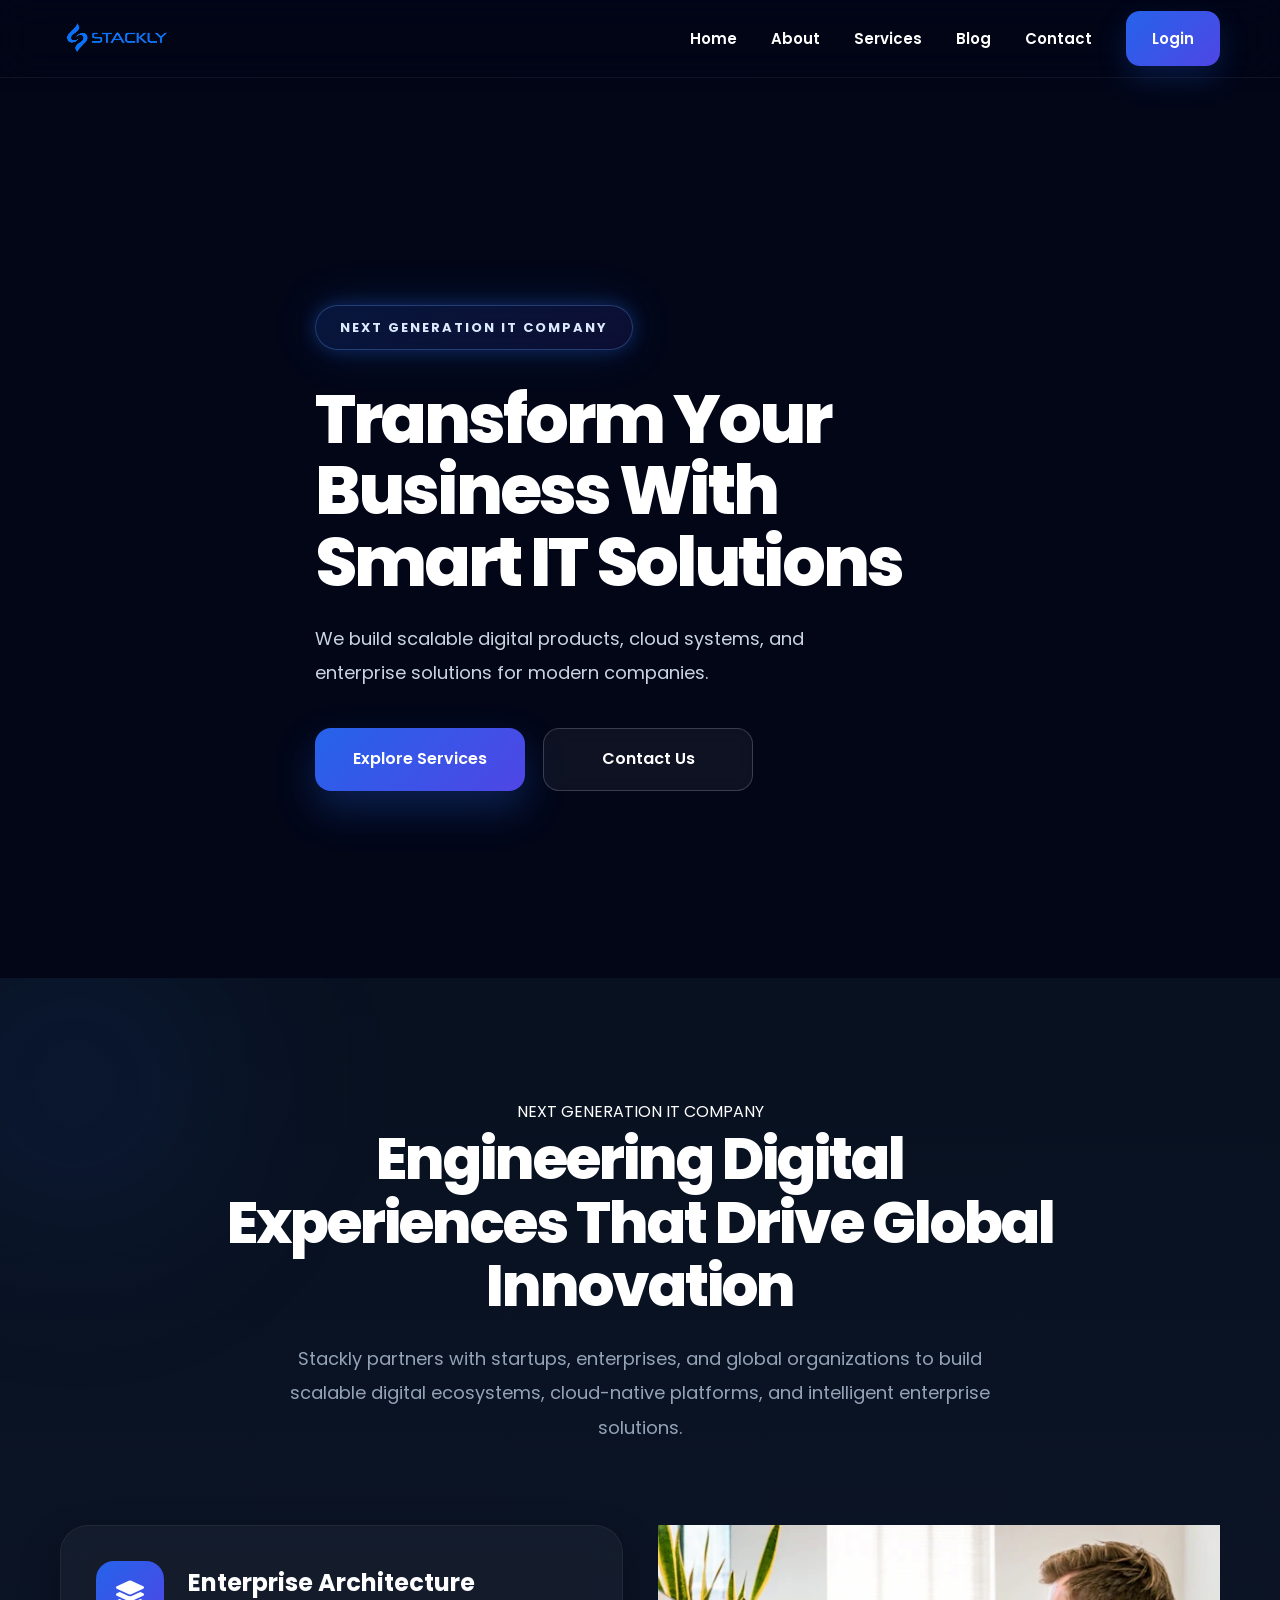
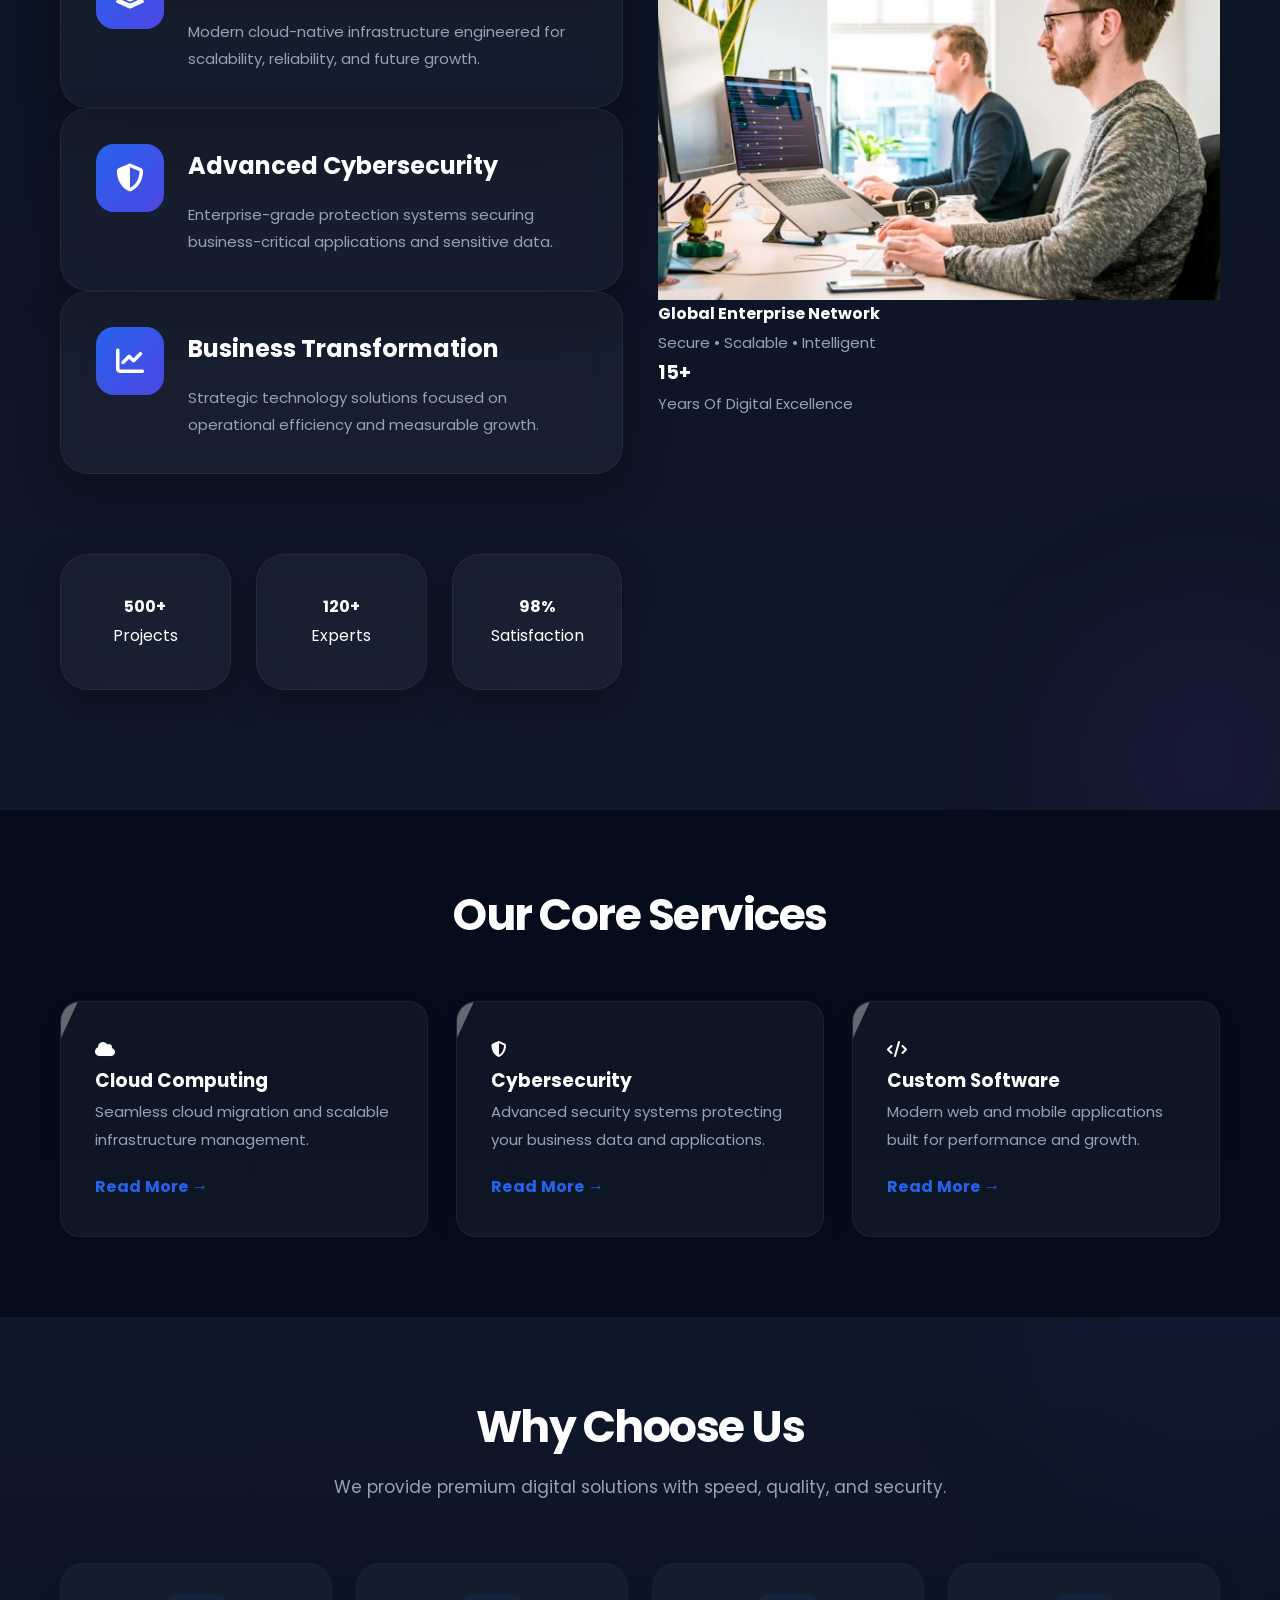
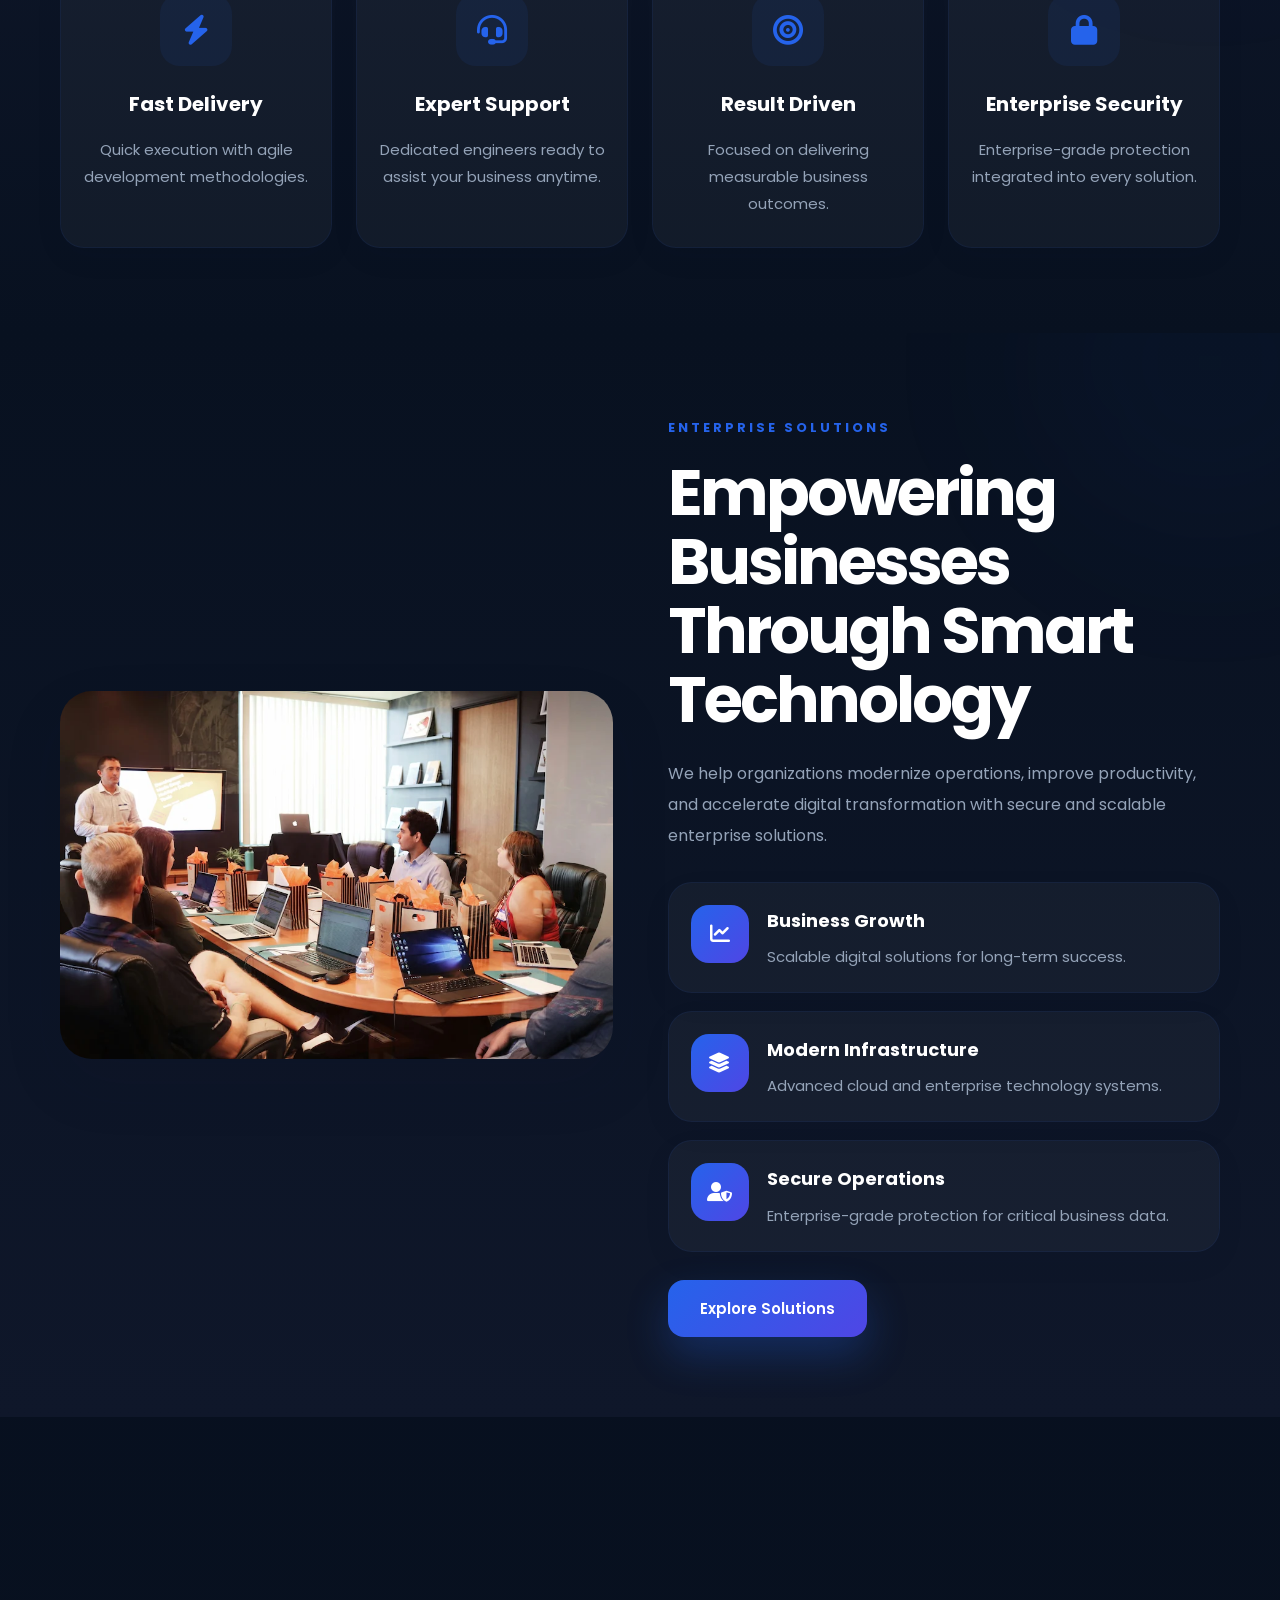
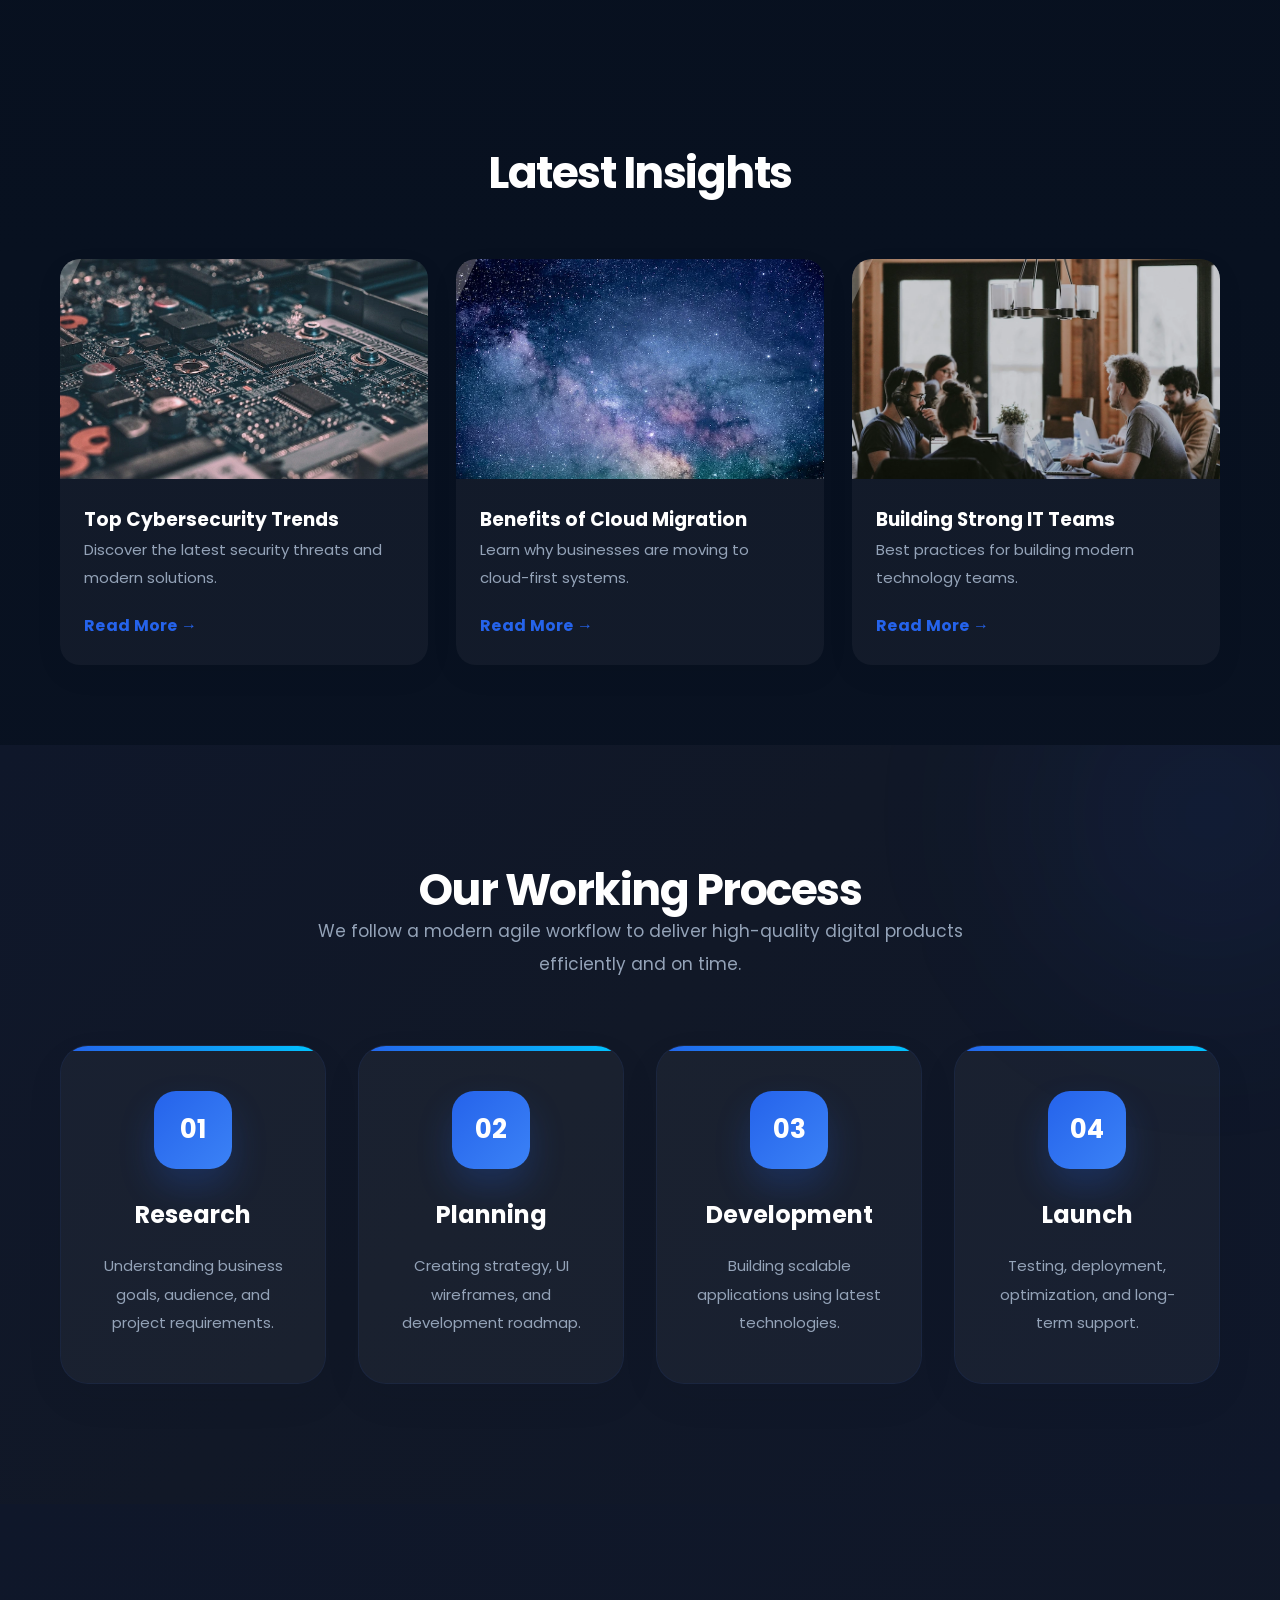
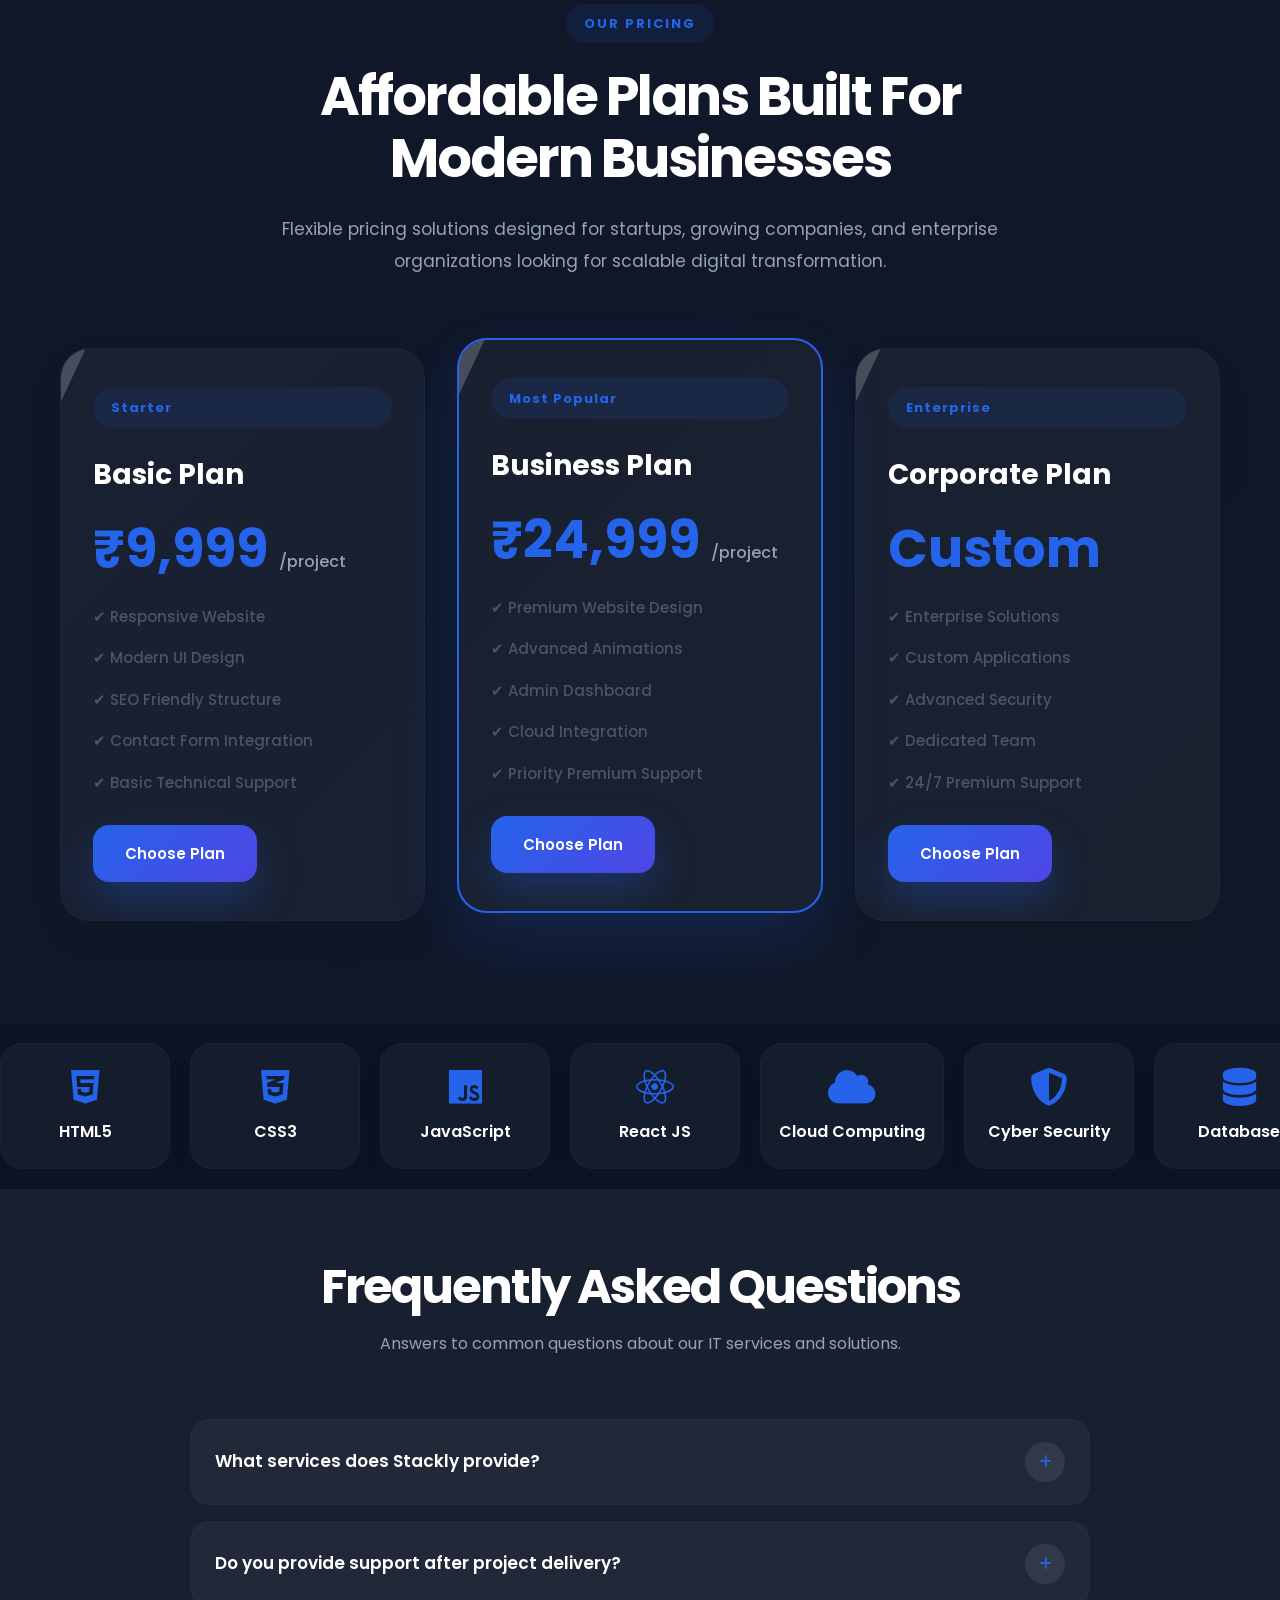
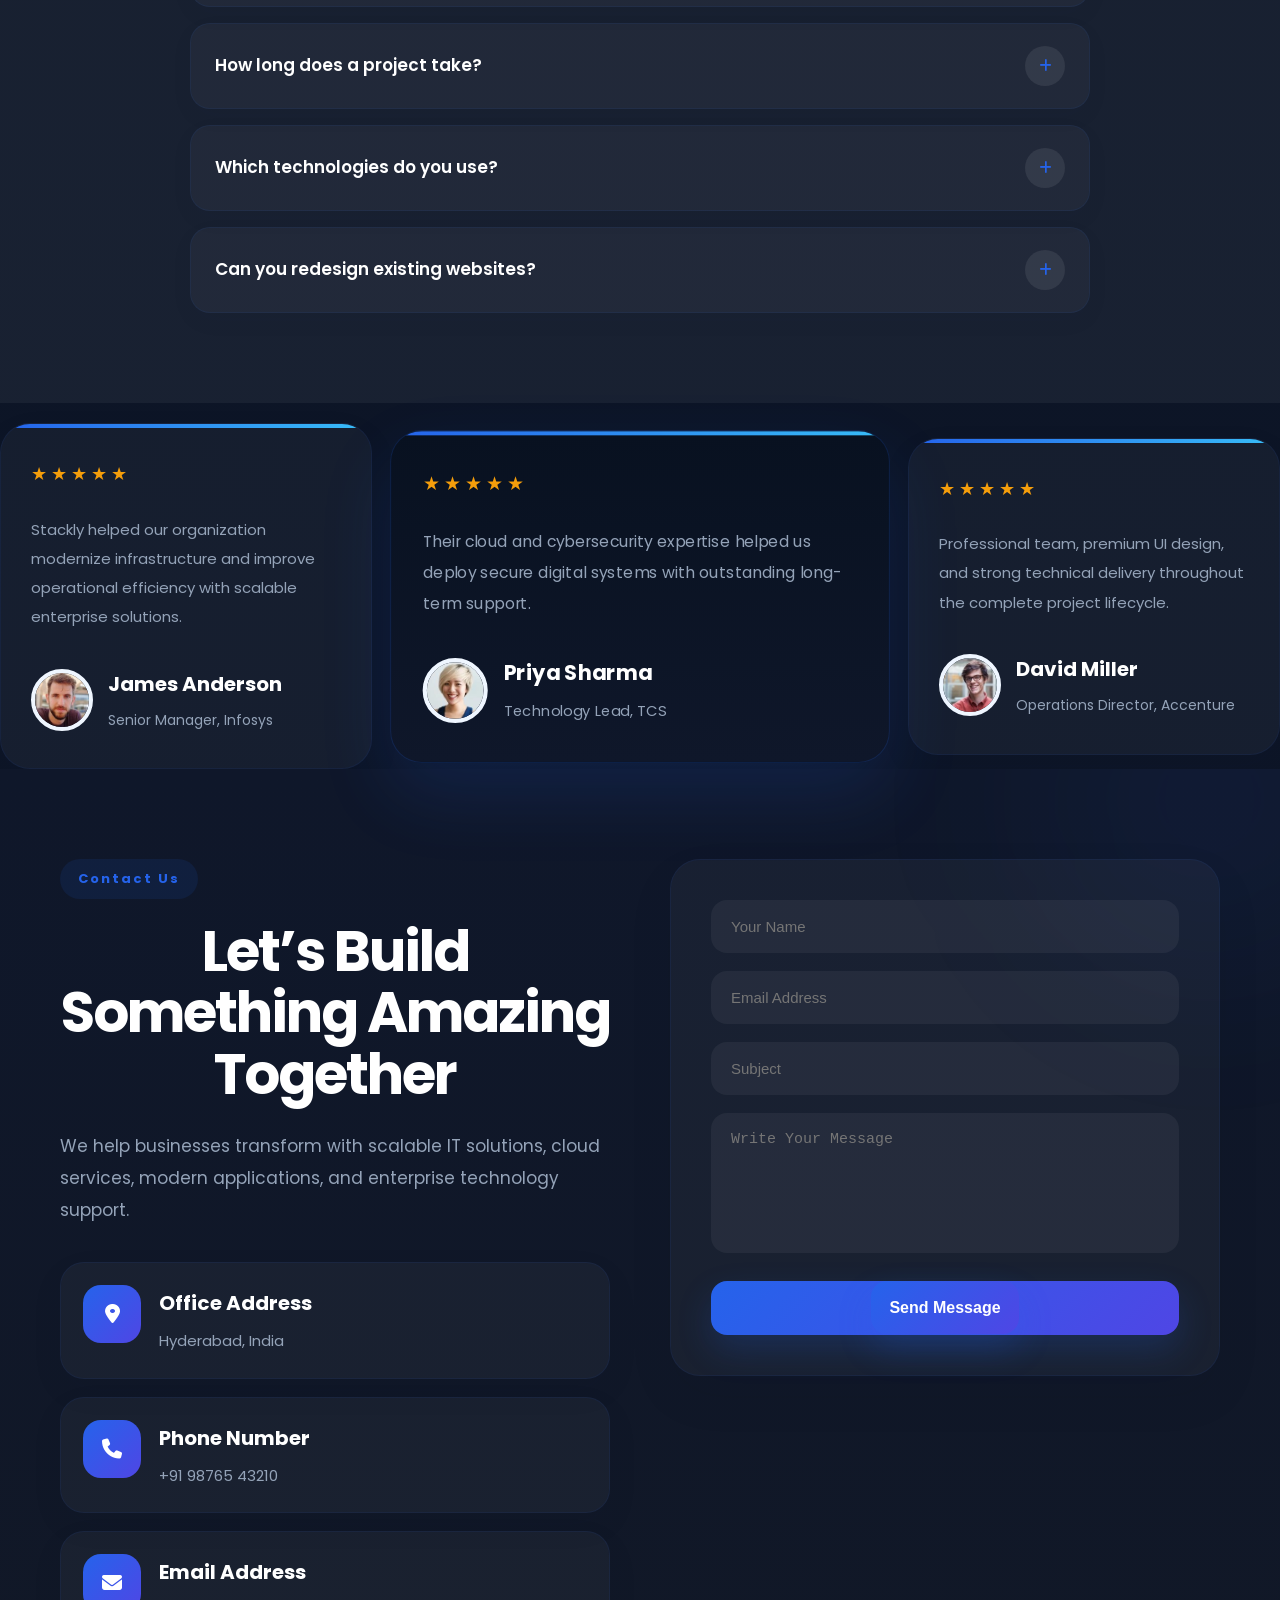
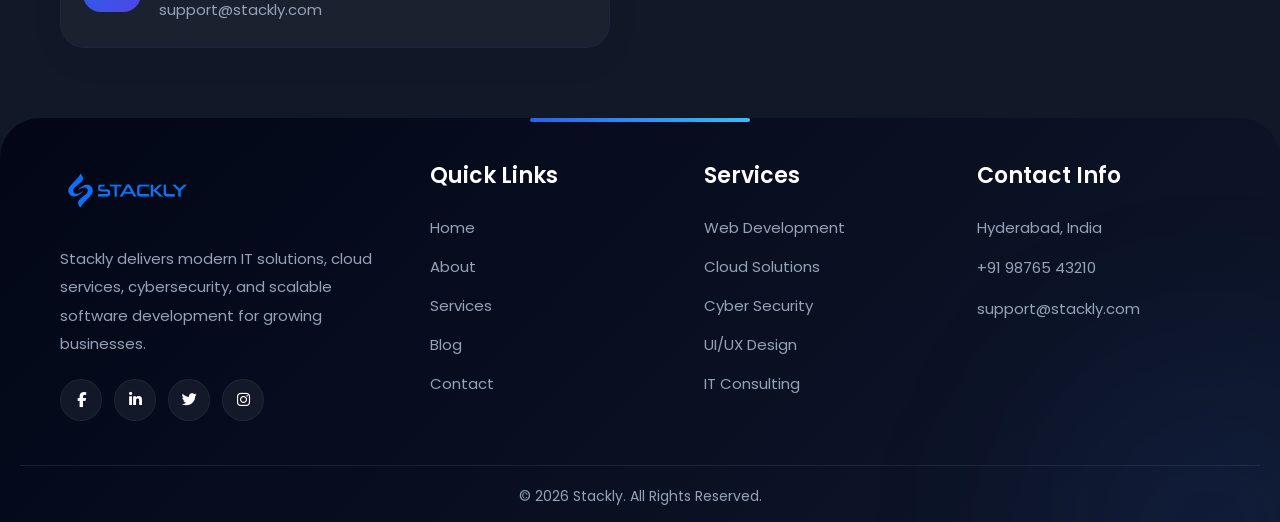
==== commit 9b3d4c89: "Update index.html" ====
--- a/index.html
+++ b/index.html
@@ -1308,7 +1308,9 @@
             type="submit"
             class="contact-btn"
           >
-            Send Message
+            <a href="404.html" class="contact-btn">
+  Send Message
+</a>
           </button>
 
         </form>
--- a/style.css
+++ b/style.css
@@ -857,7 +857,6 @@
 }
 
 /* MOBILE */
-
 @media(max-width:768px){
 
   .about{
@@ -888,25 +887,59 @@
 
     grid-template-columns:1fr;
 
-    gap:24px;
+    gap:22px;
   }
 
   .about-feature-card{
 
+    width:100%;
+
+    min-height:auto;
+
+    padding:26px 20px;
+
+    border-radius:24px;
+
     flex-direction:column;
 
+    align-items:center;
+
     text-align:center;
-
-    align-items:center;
-
-    padding:28px 24px;
+  }
+
+  .about-feature-card i{
+
+    margin-bottom:12px;
+  }
+
+  .about-feature-card h3{
+
+    font-size:28px;
+
+    line-height:1.3;
+
+    margin-bottom:14px;
+  }
+
+  .about-feature-card p{
+
+    font-size:14px;
+
+    line-height:1.8;
   }
 
   .about-bottom-stats{
 
     grid-template-columns:1fr;
 
-    gap:20px;
+    gap:18px;
+  }
+
+  .mini-stat{
+
+    width:100%;
+
+    padding:28px 18px;
   }
 
 }
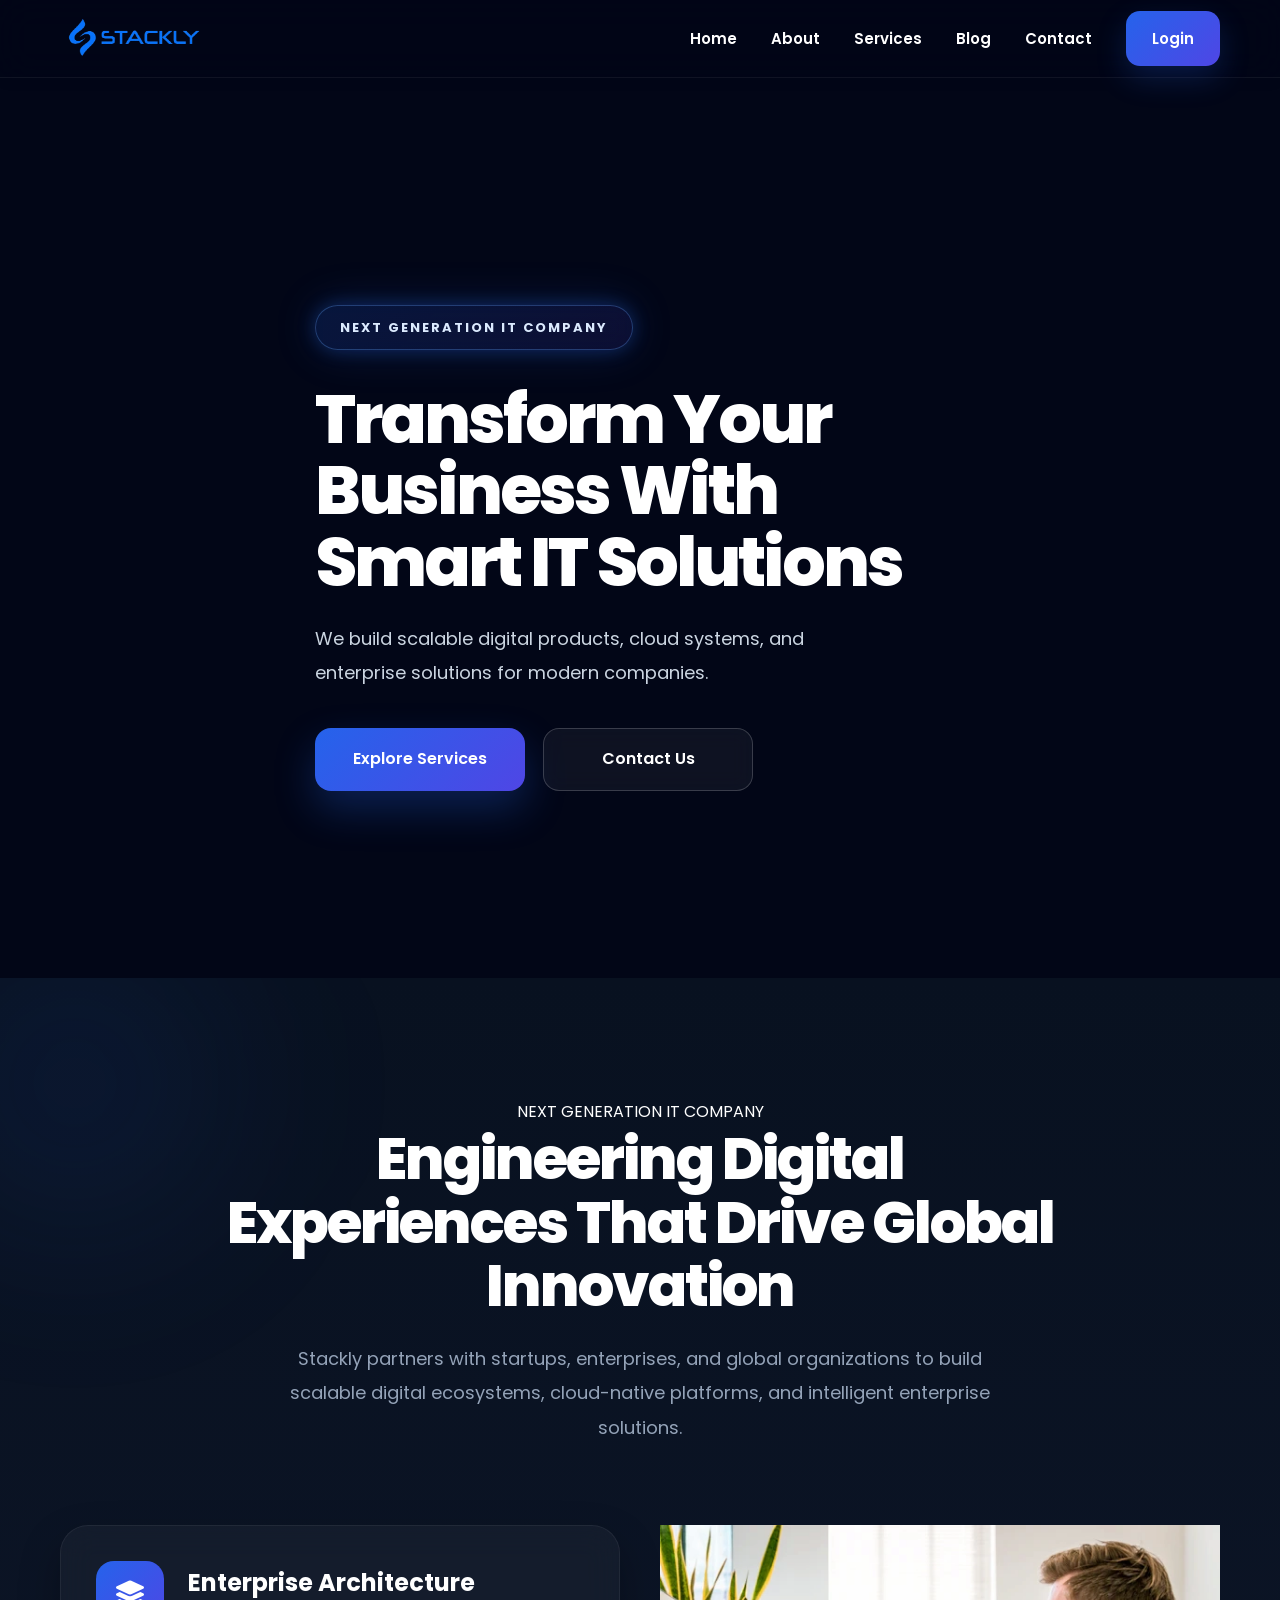
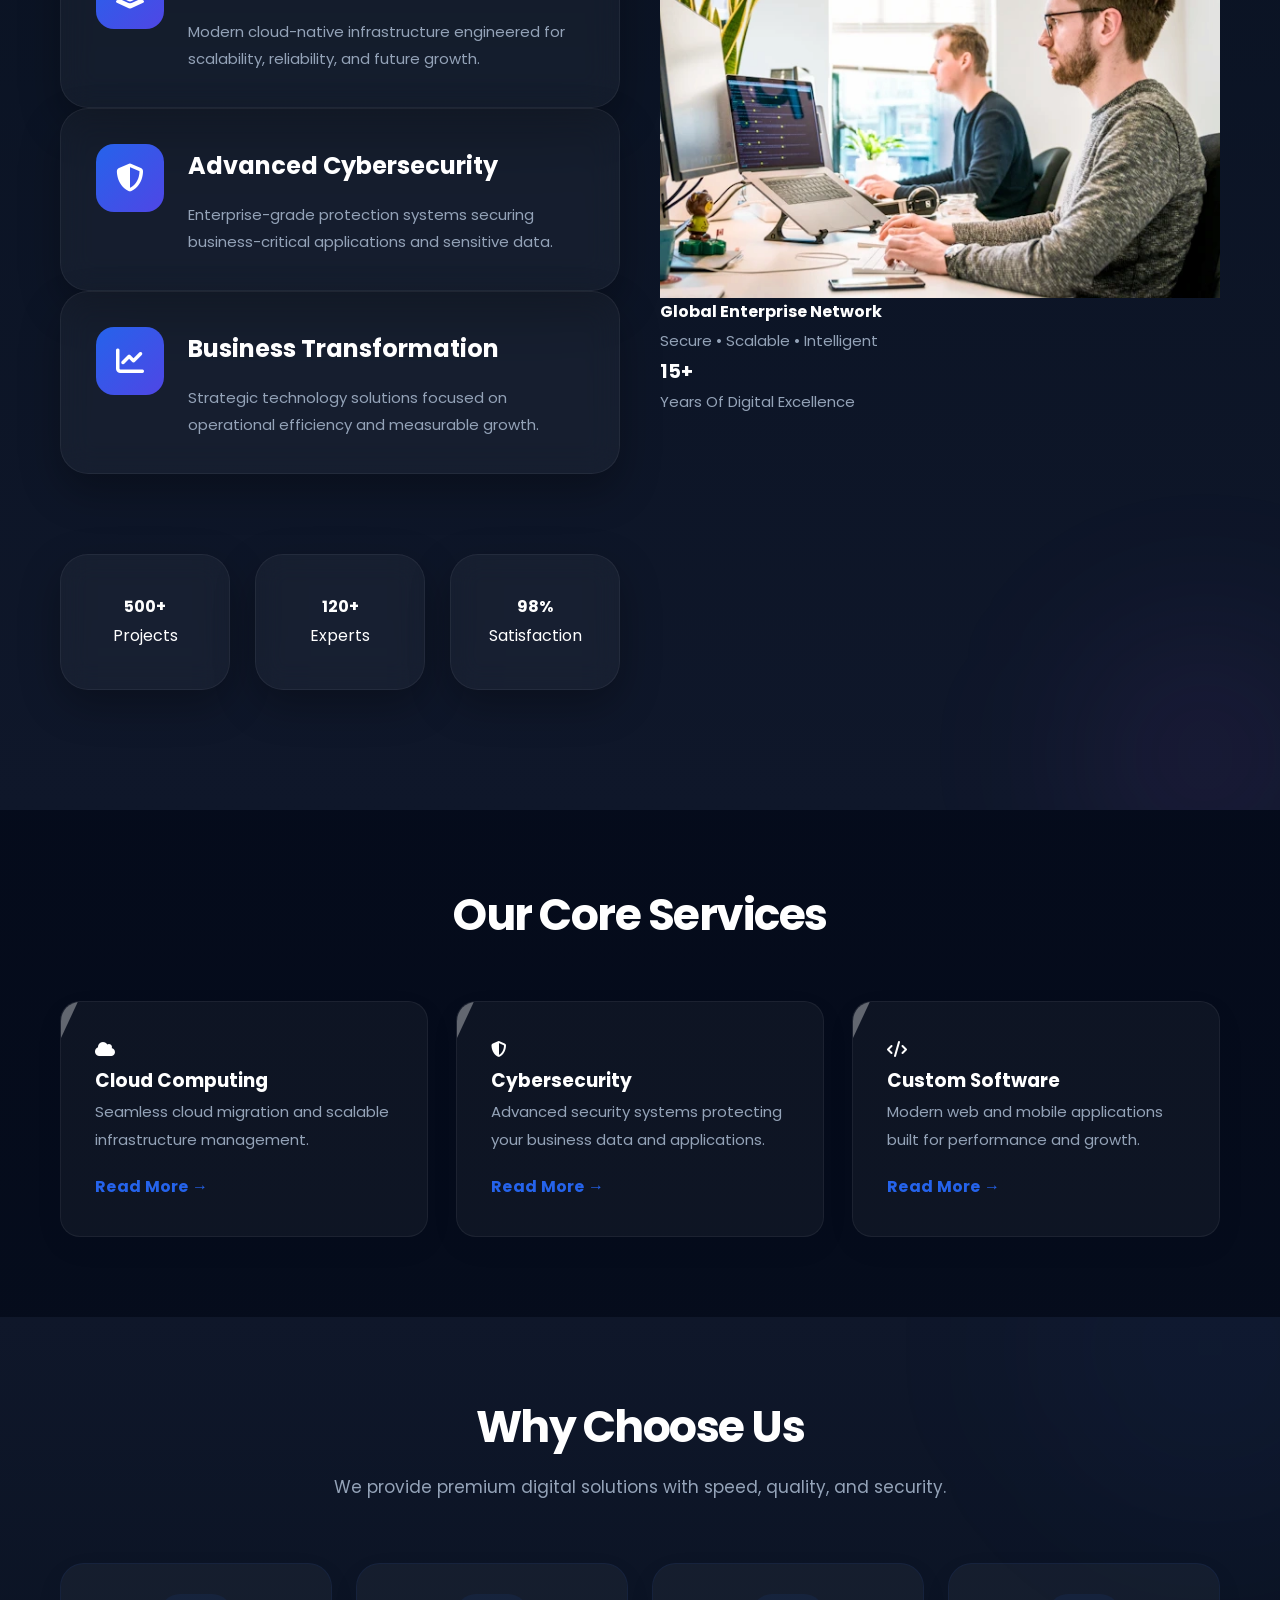
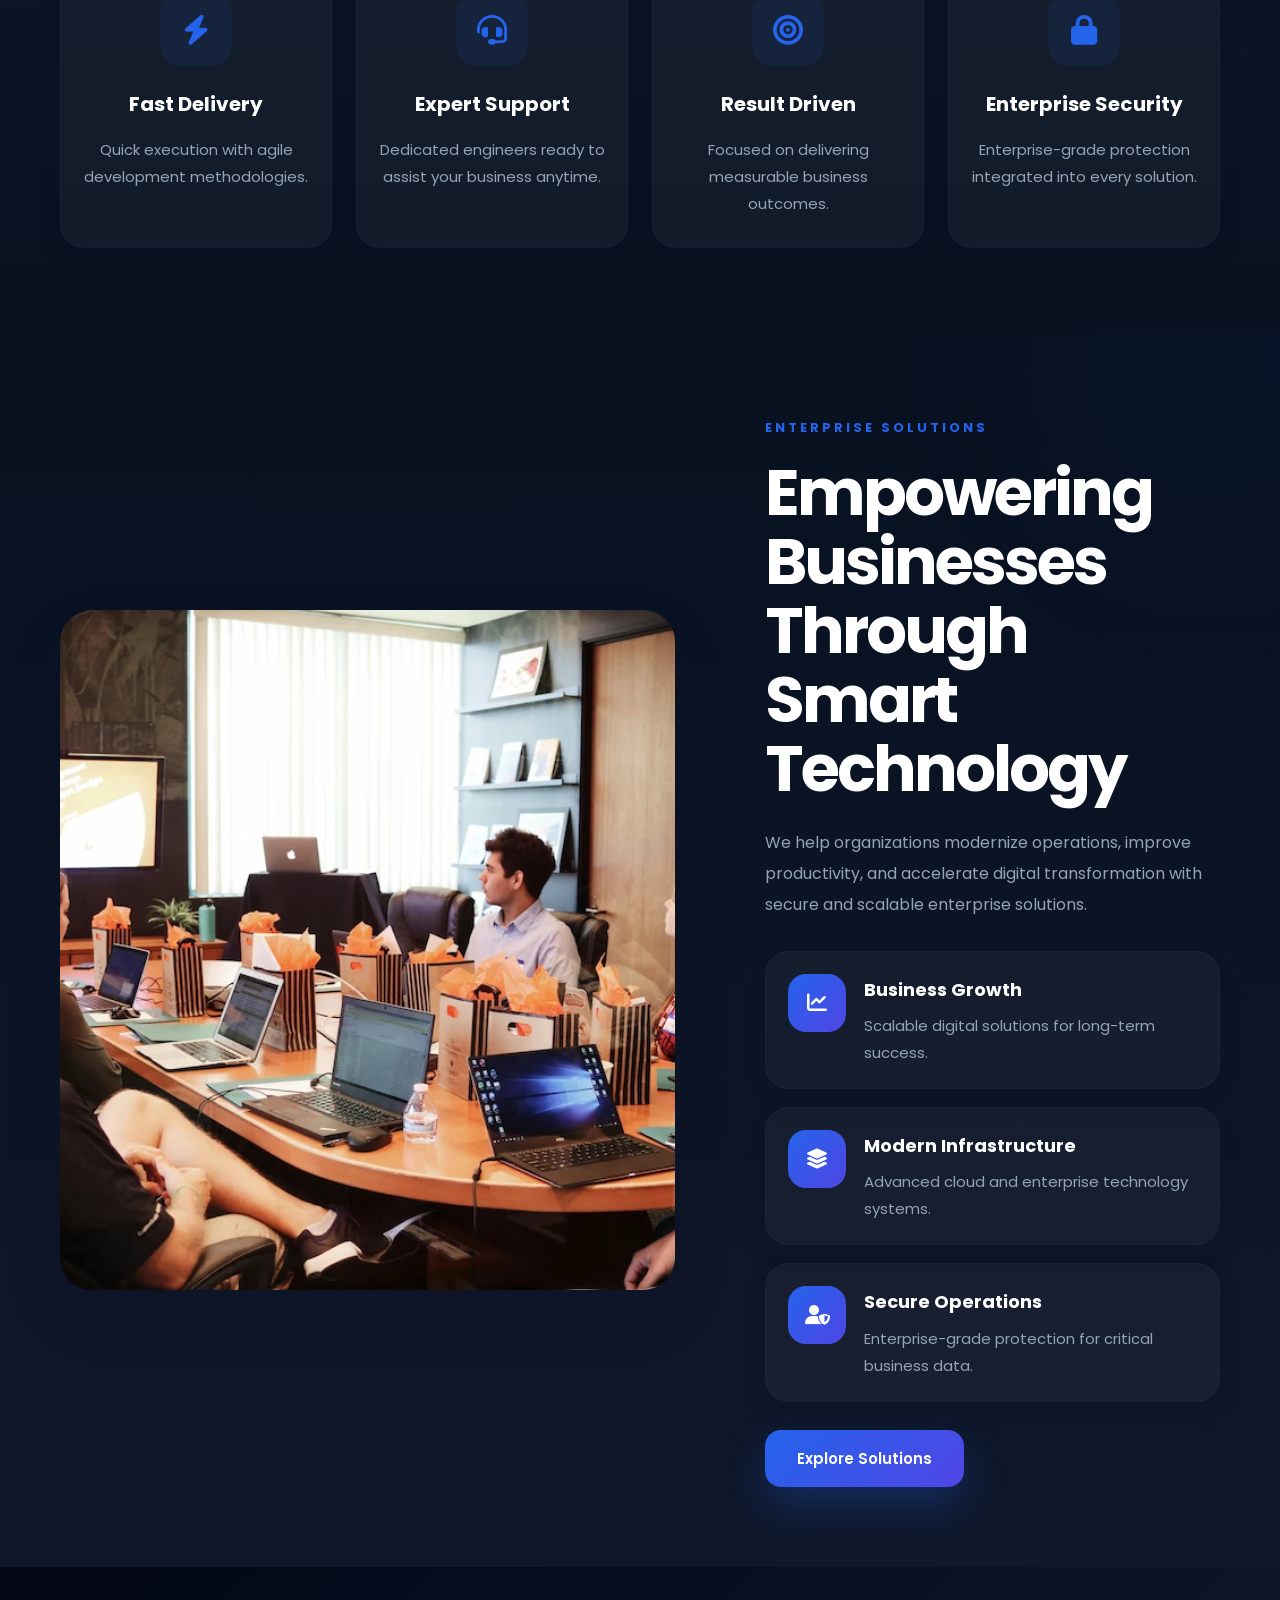
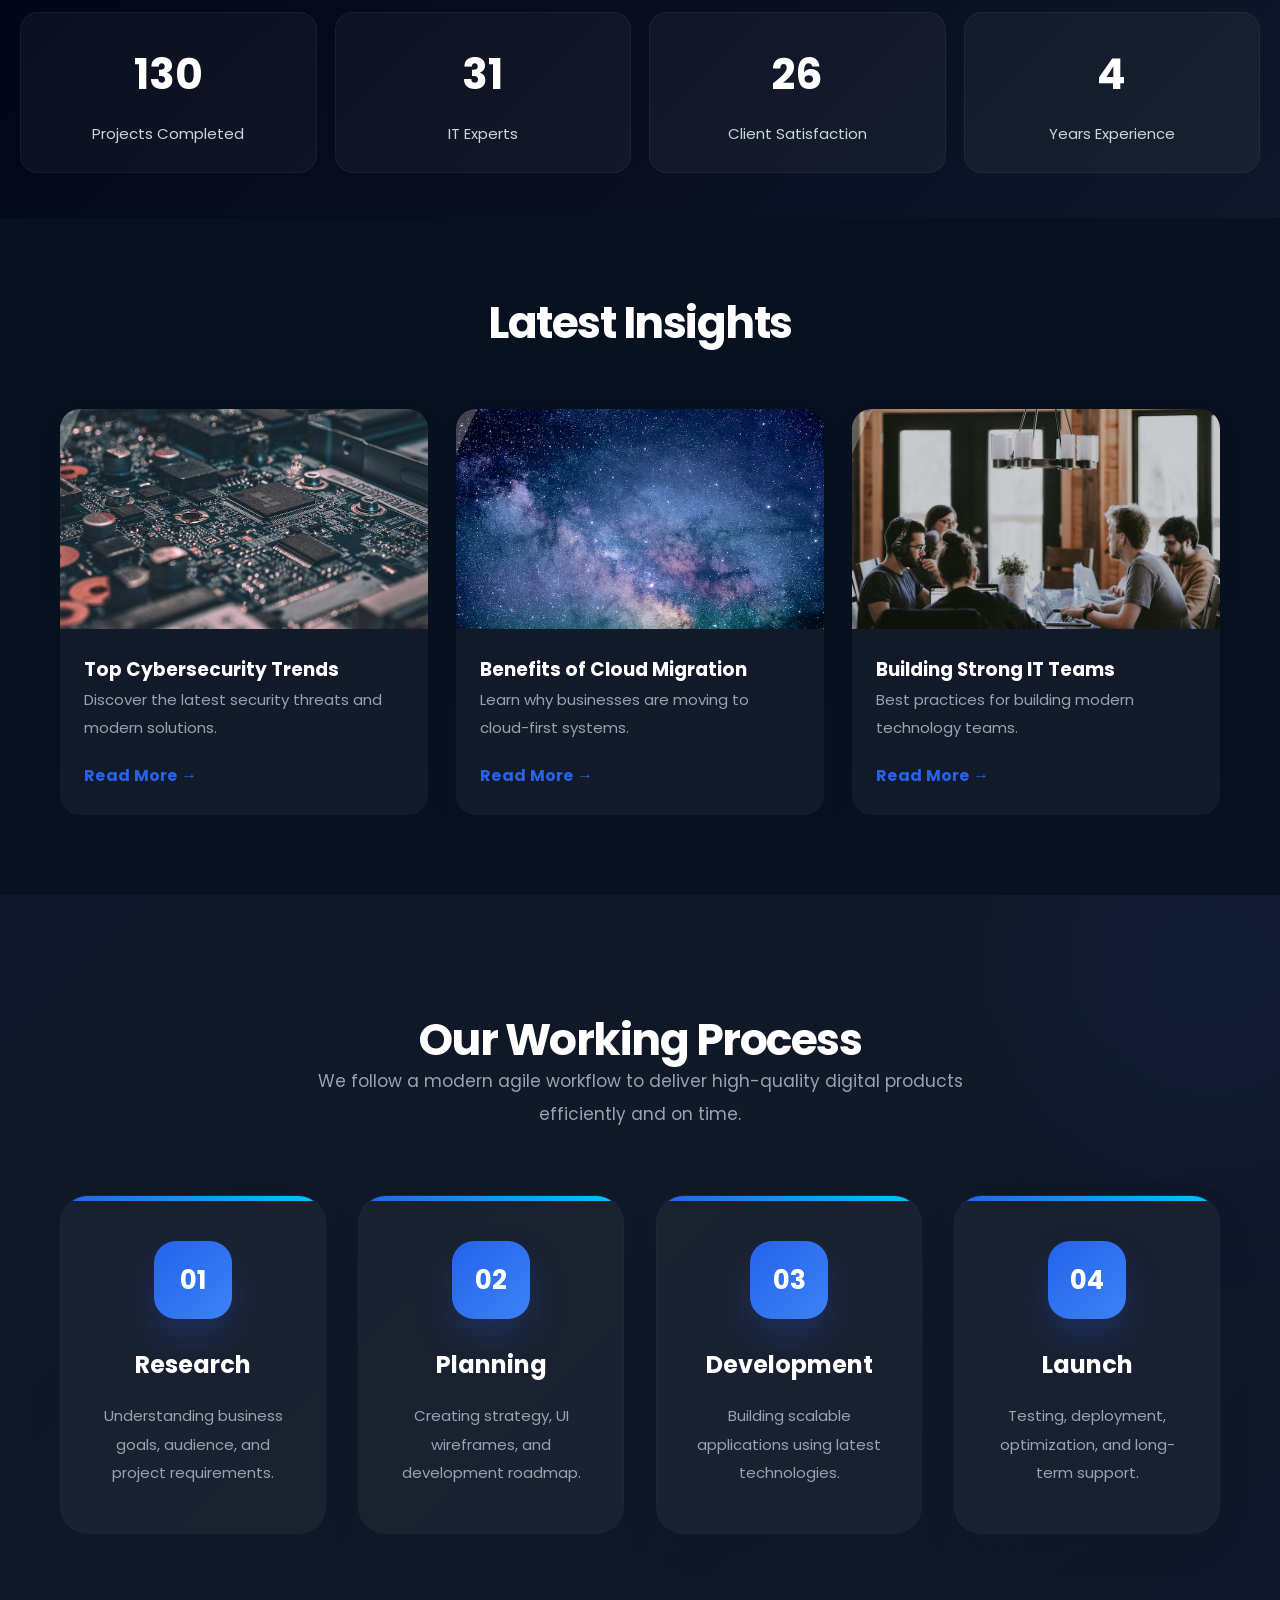
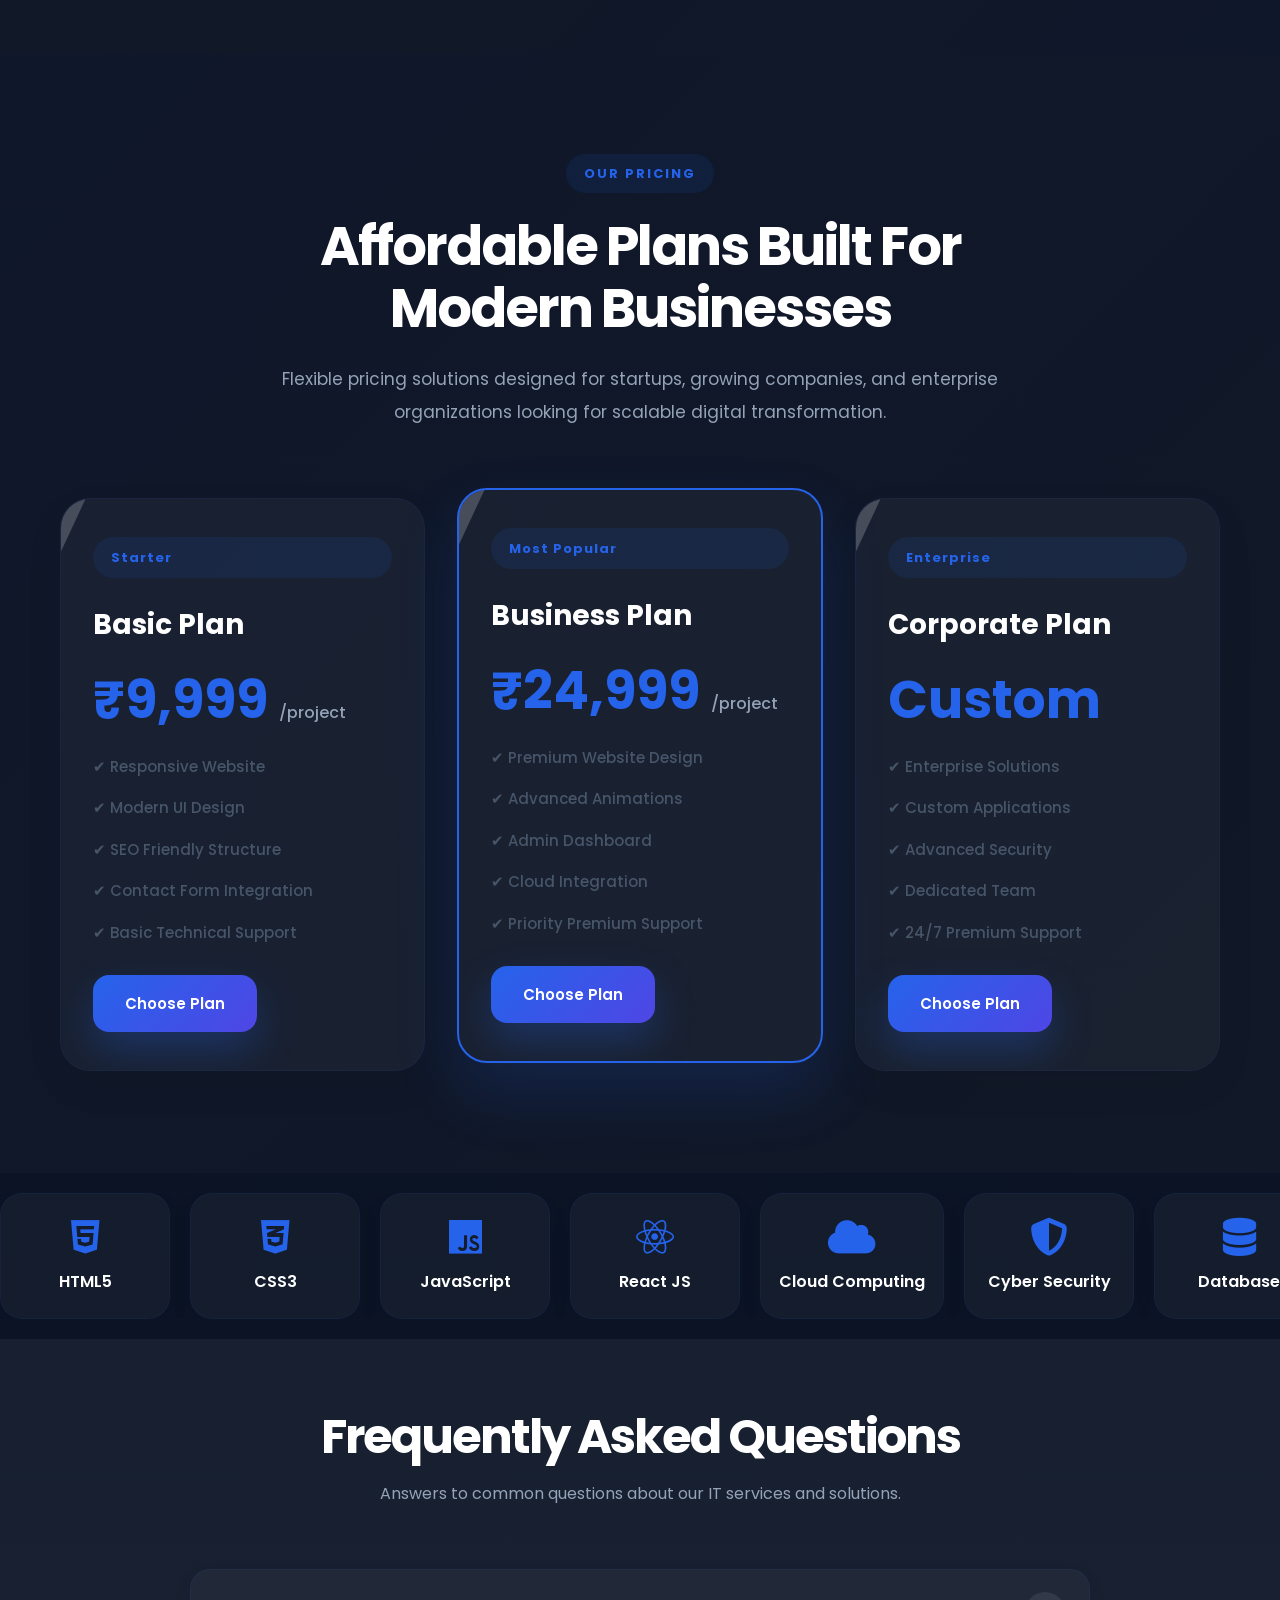
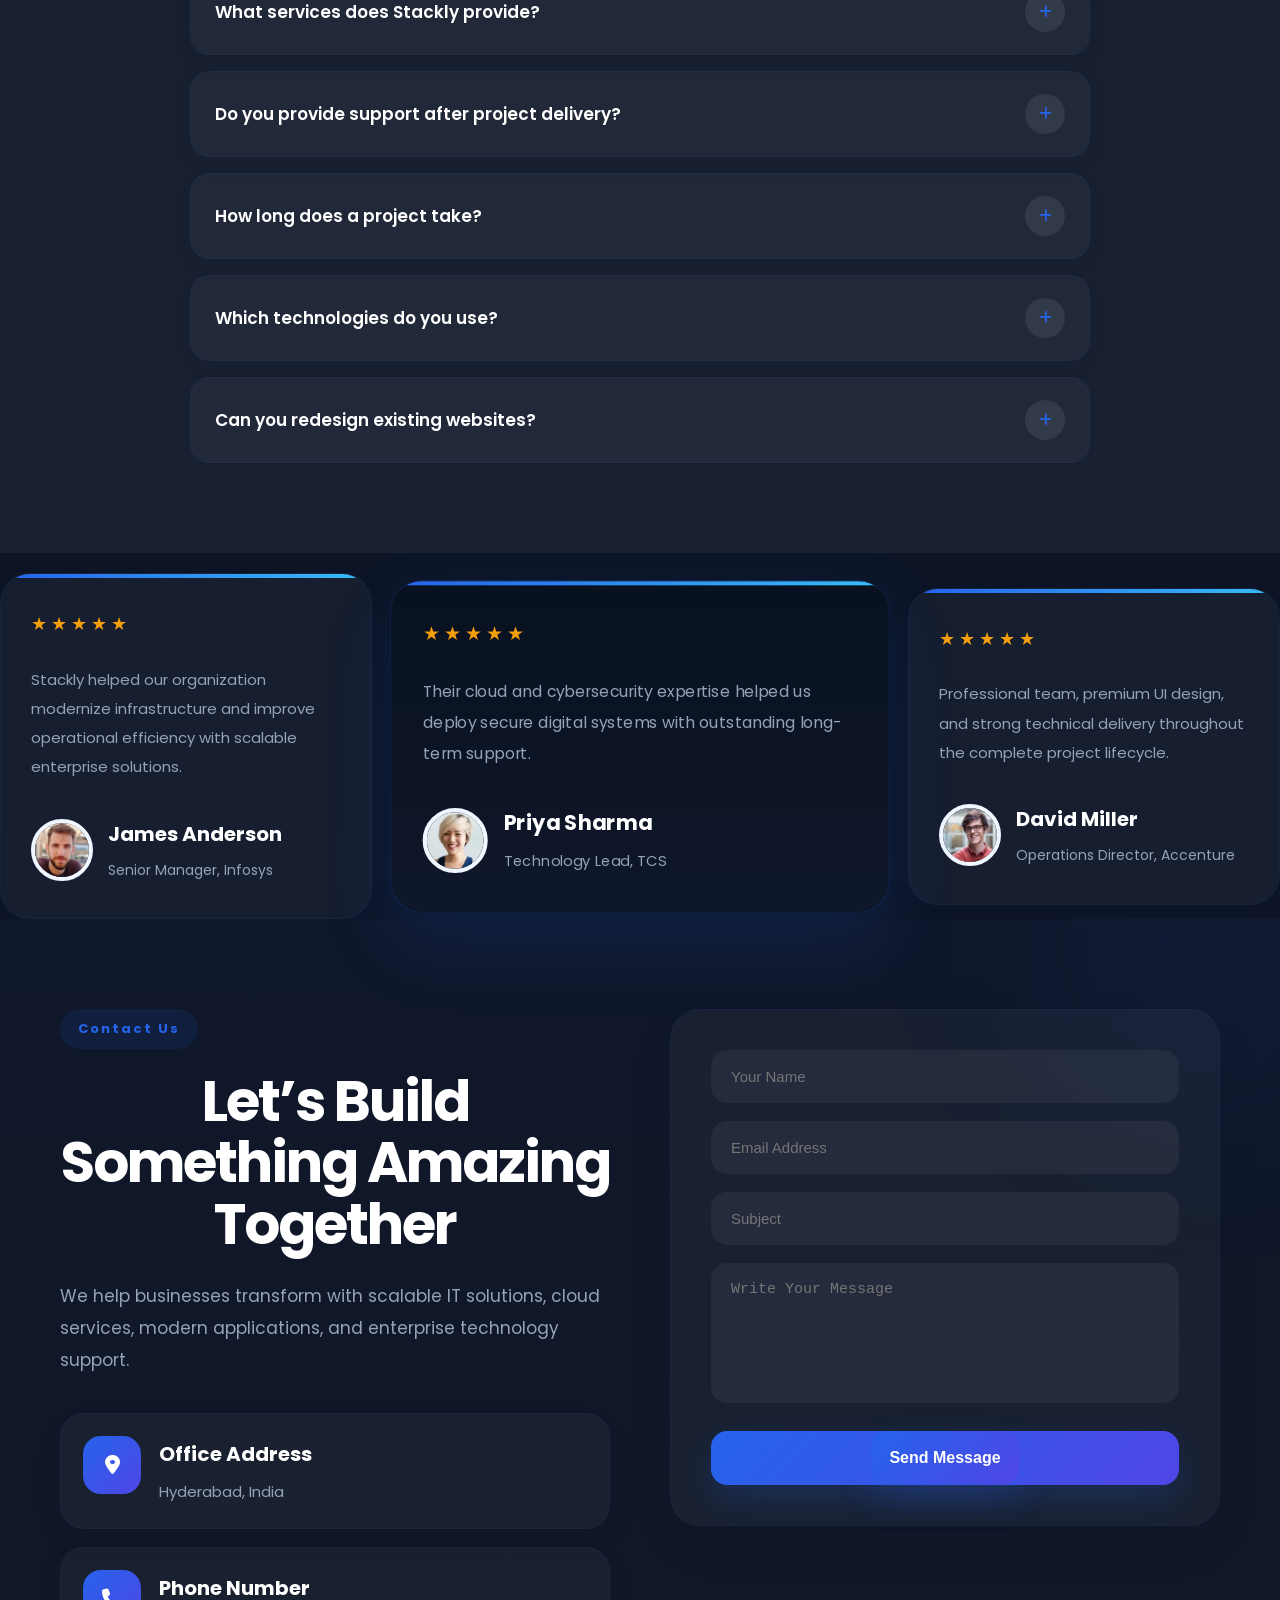
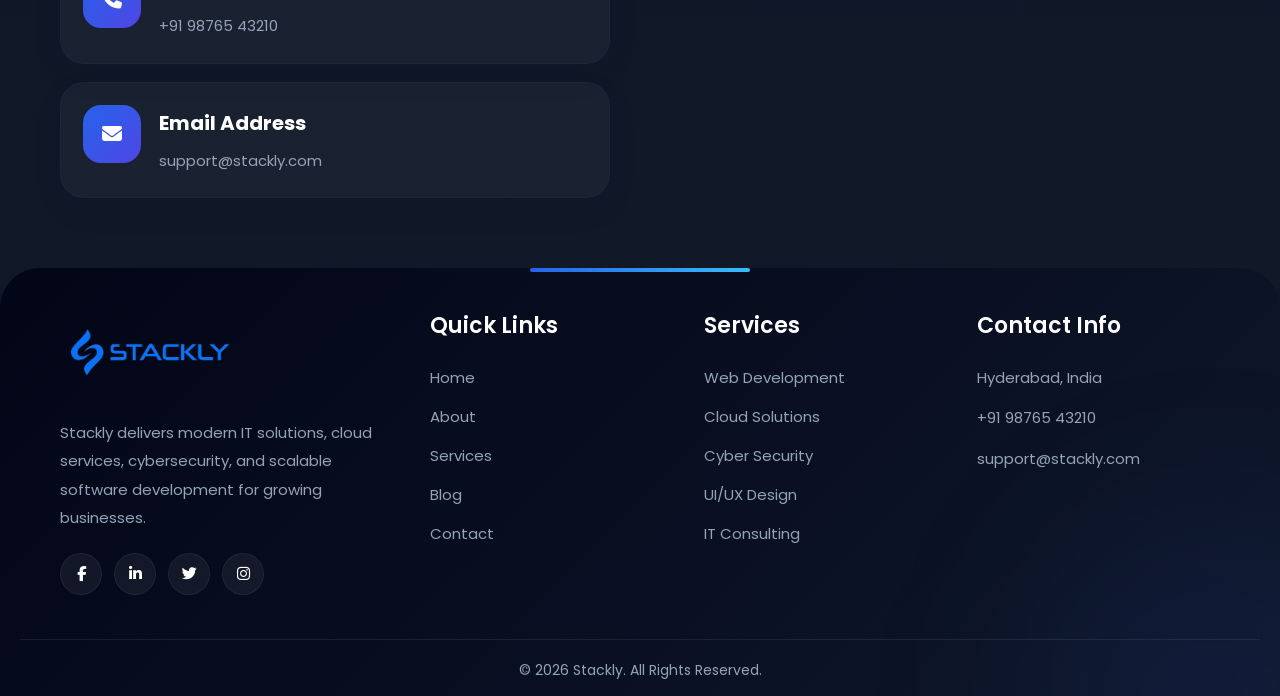
==== commit 1390c045: "Update index.html" ====
--- a/index.html
+++ b/index.html
@@ -1304,14 +1304,13 @@
 
           </div>
 
-          <button
-            type="submit"
-            class="contact-btn"
-          >
-            <a href="404.html" class="contact-btn">
-  Send Message
-</a>
-          </button>
+       <button
+  type="submit"
+  class="contact-btn">
+  <a href="404.html" class="contact-btn">
+    Send Message
+  </a>
+</button>
 
         </form>
 
--- a/style.css
+++ b/style.css
@@ -10,7 +10,11 @@
   margin:0;
   padding:0;
   box-sizing:border-box;
-}
+   
+
+   
+}
+
 
 html{
   scroll-behavior:smooth;
@@ -216,7 +220,7 @@
 
 .logo img{
 
-  height:60px;
+  height:78px;
 
   width:auto;
 
@@ -624,7 +628,7 @@
 
   grid-template-columns:repeat(2,1fr);
 
-  gap:35px;
+  gap:40px;
 }
 
 /* CARD */
@@ -1885,9 +1889,9 @@
 
   display:grid;
 
-  grid-template-columns:1fr 1fr;
-
-  gap:55px;
+  grid-template-columns:1.15fr 0.85fr;
+
+  gap:90px;
 
   align-items:center;
 
@@ -1909,6 +1913,10 @@
 
   width:100%;
 
+  height:680px;
+
+  min-height:680px;
+
   display:block;
 
   border-radius:32px;
@@ -1920,6 +1928,7 @@
 
   transition:0.45s ease;
 }
+
 
 /* HOVER */
 
@@ -3727,7 +3736,7 @@
 
 .footer-logo{
 
-  width:135px;
+  width:180px;
 
   margin-bottom:18px;
 }
@@ -4212,7 +4221,7 @@
 
   .logo img{
 
-    height:42px;
+    height:68px;
 
     width:auto;
 
@@ -4572,15 +4581,19 @@
     order:-1;
   }
 
-  .about-image img,
-  .corporate-image img{
-
-    width:100%;
-
-    border-radius:24px;
-
-    min-height:auto;
-  }
+.about-image img,
+.corporate-image img{
+
+  width:100%;
+
+  max-height:420px;
+
+  min-height:260px;
+
+  object-fit:cover;
+
+  border-radius:24px;
+}
 
   .about-text{
 
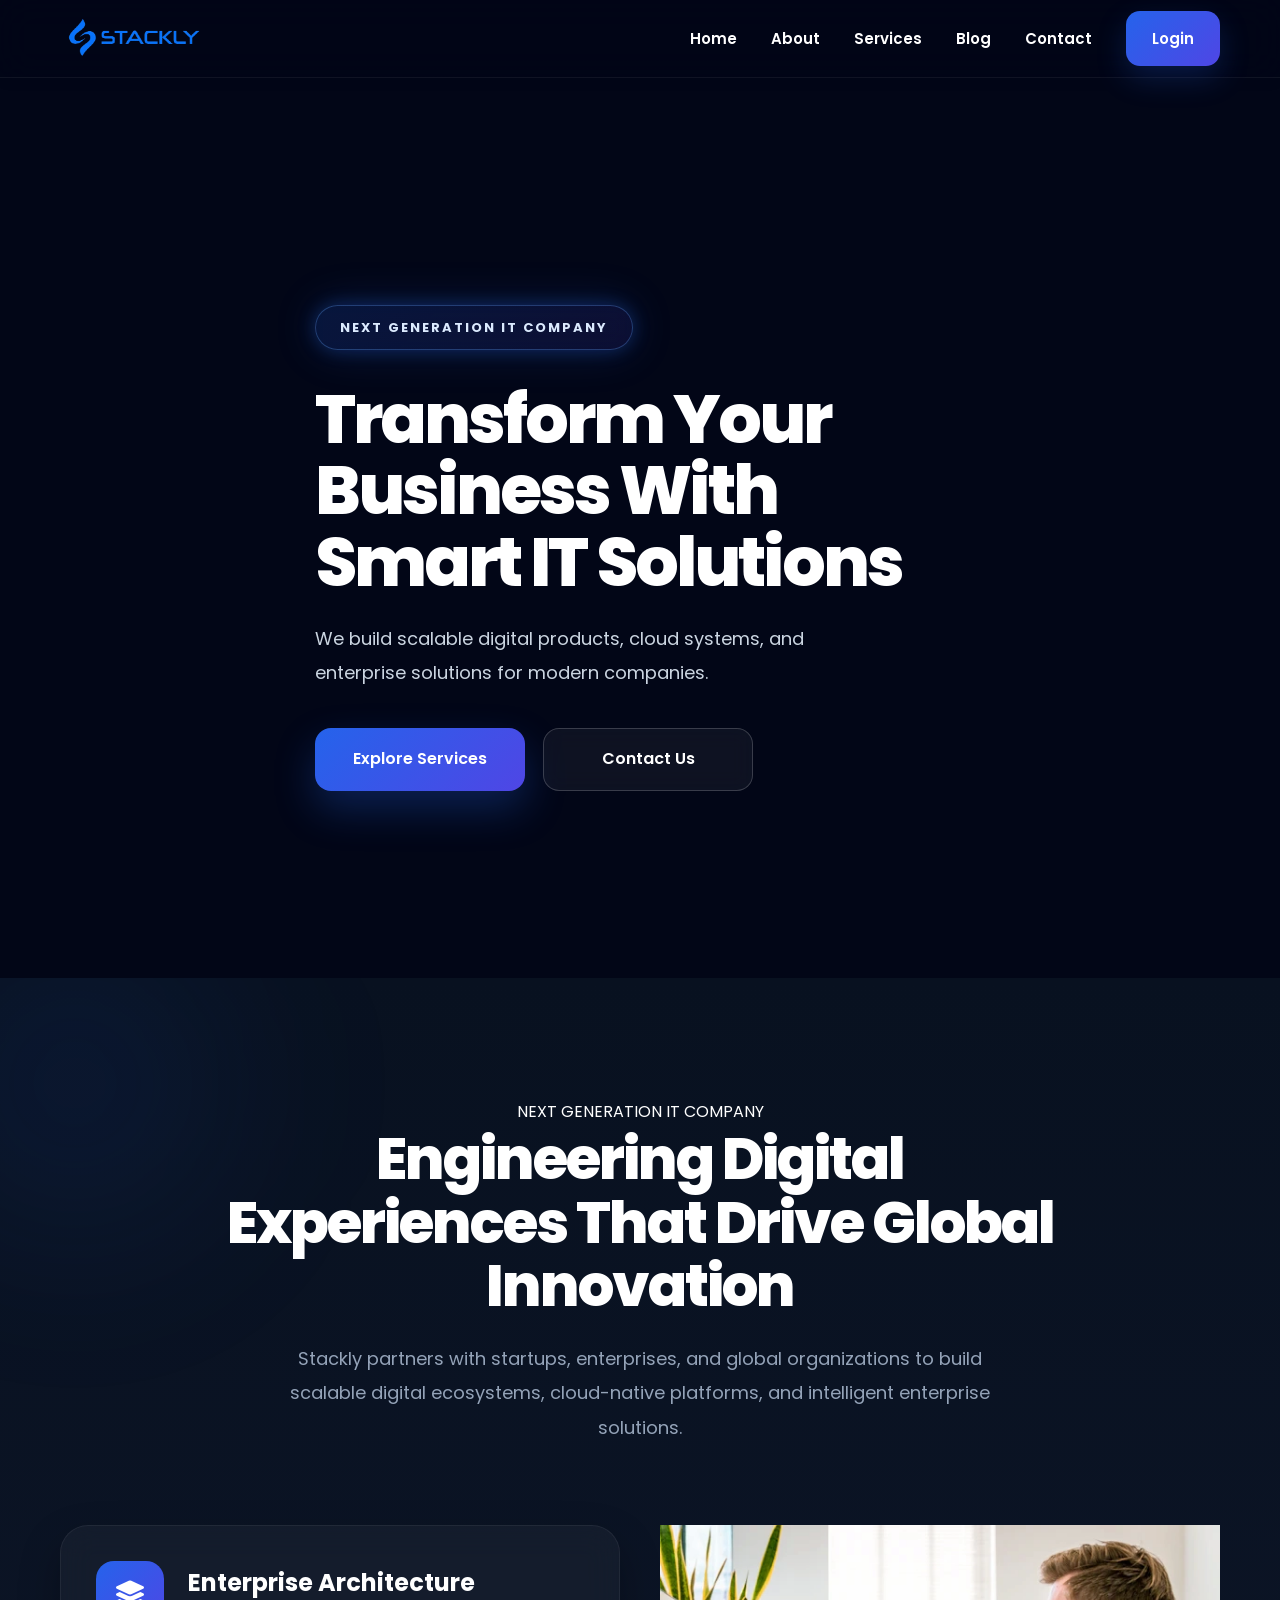
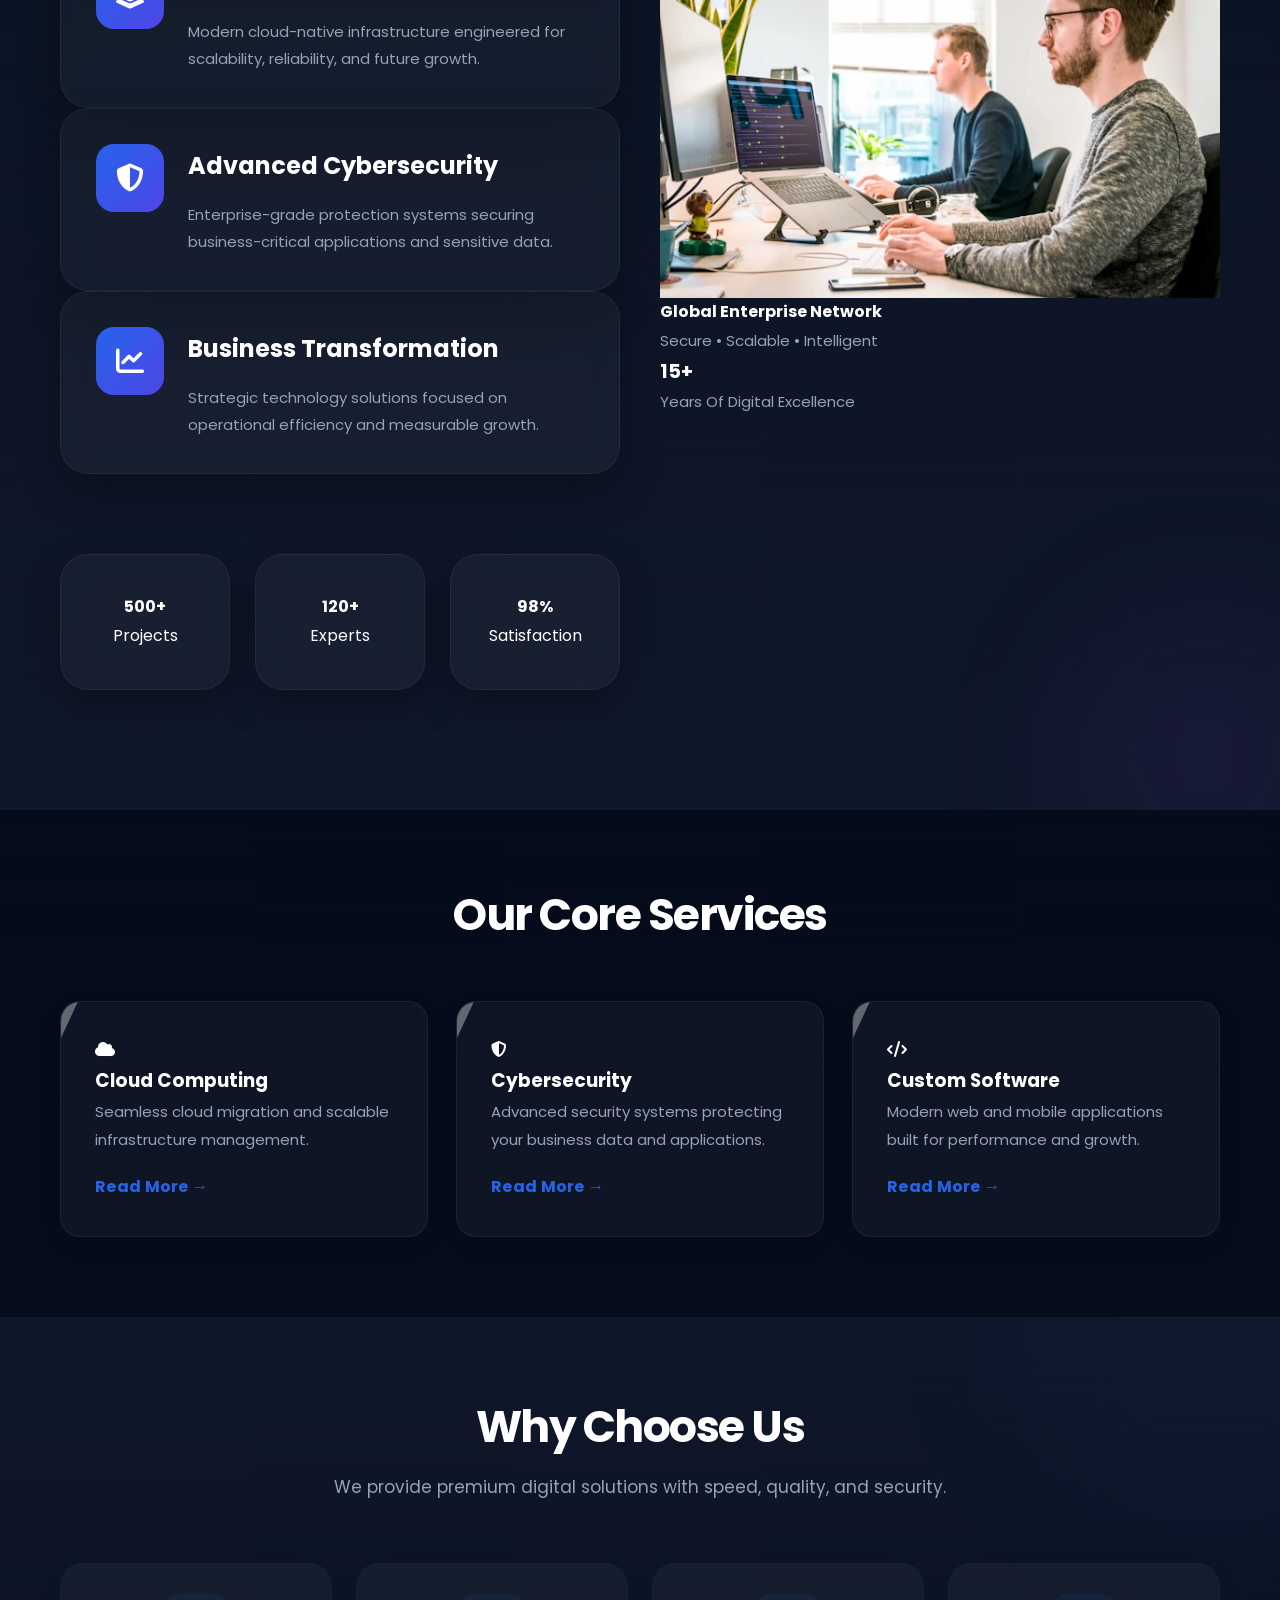
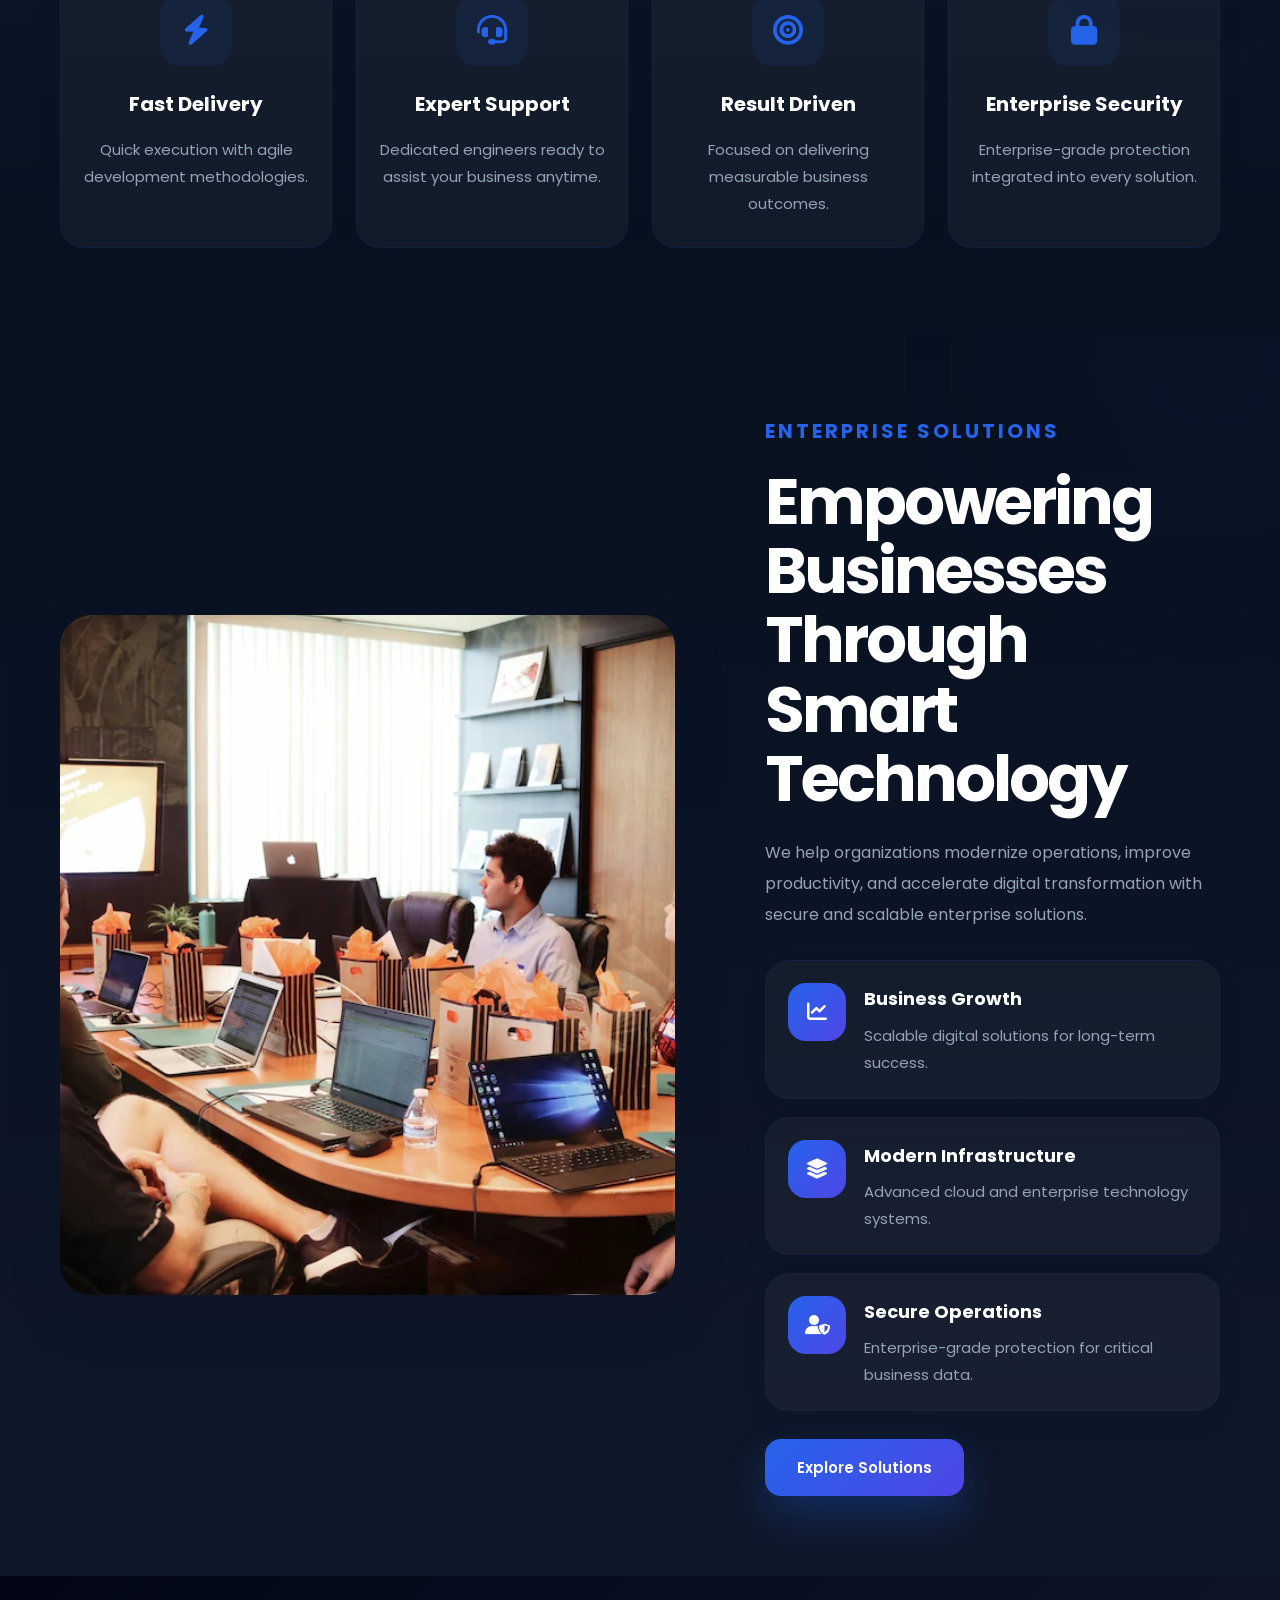
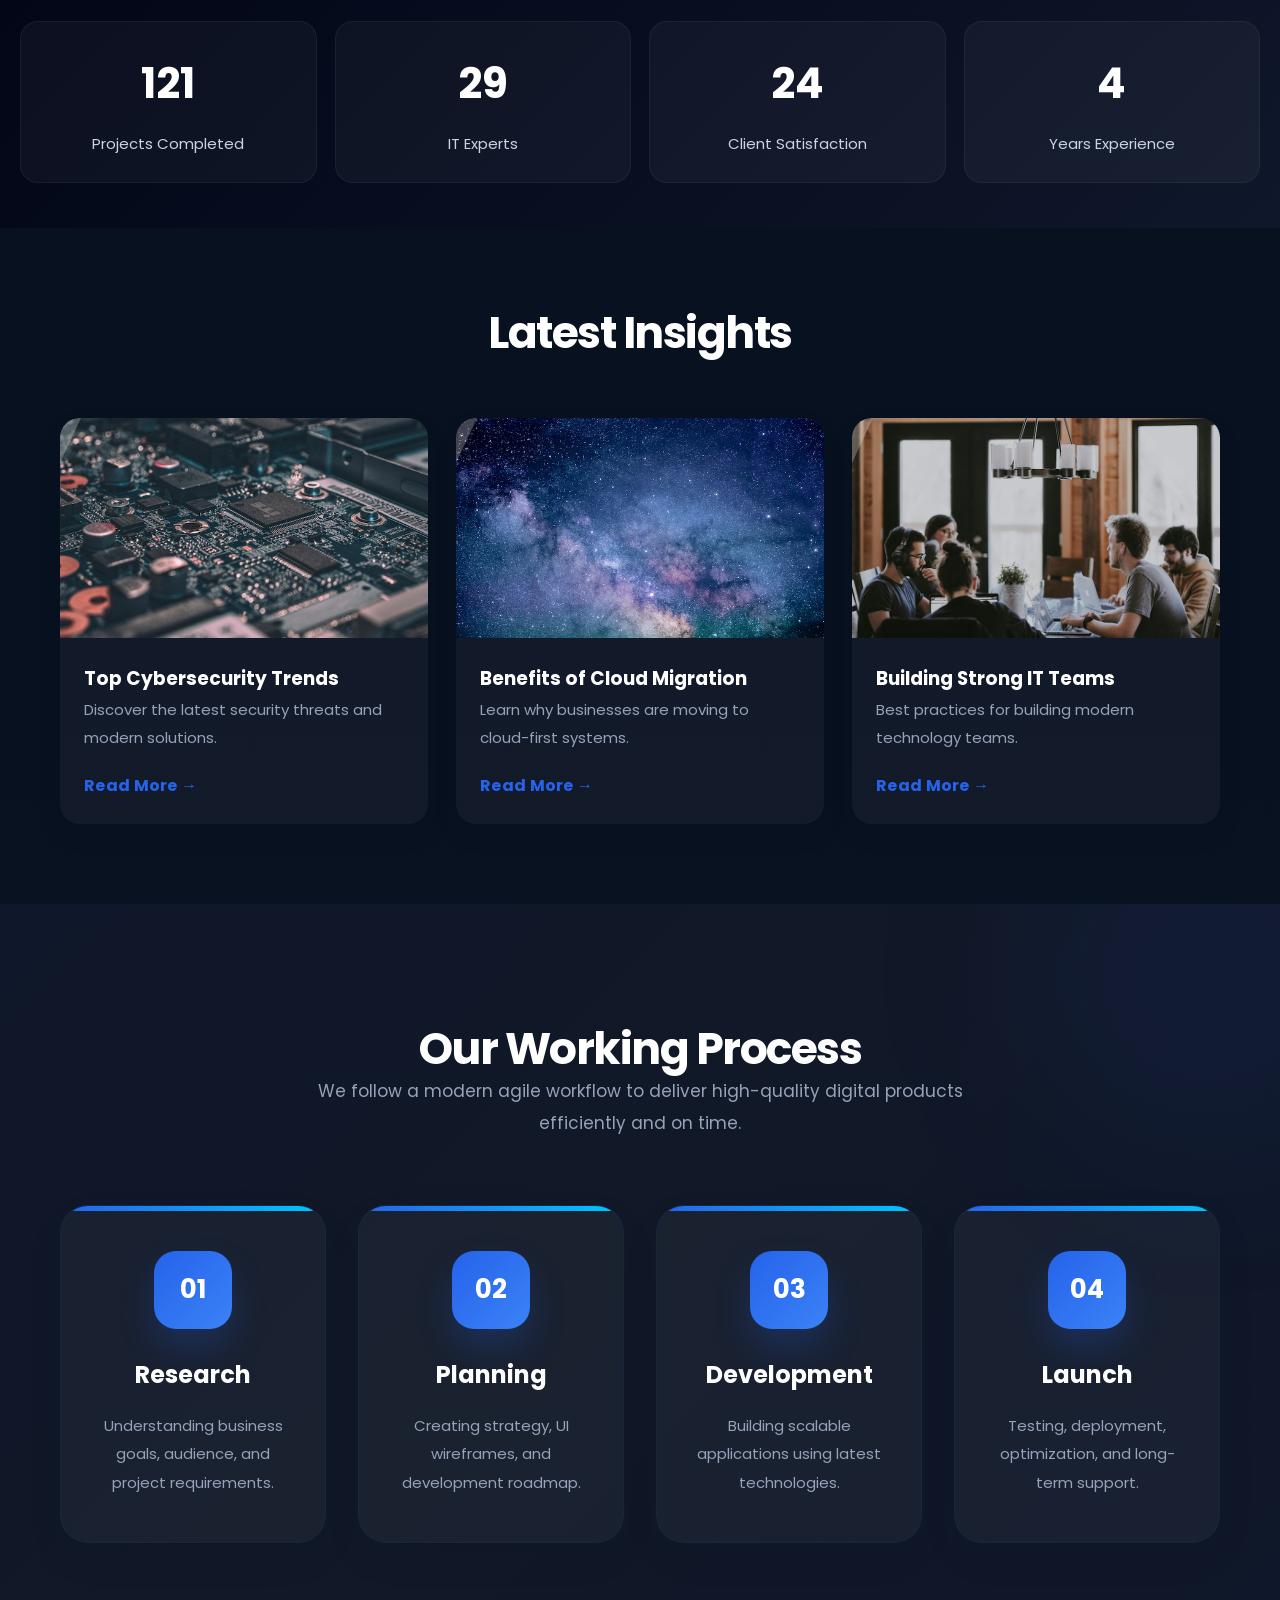
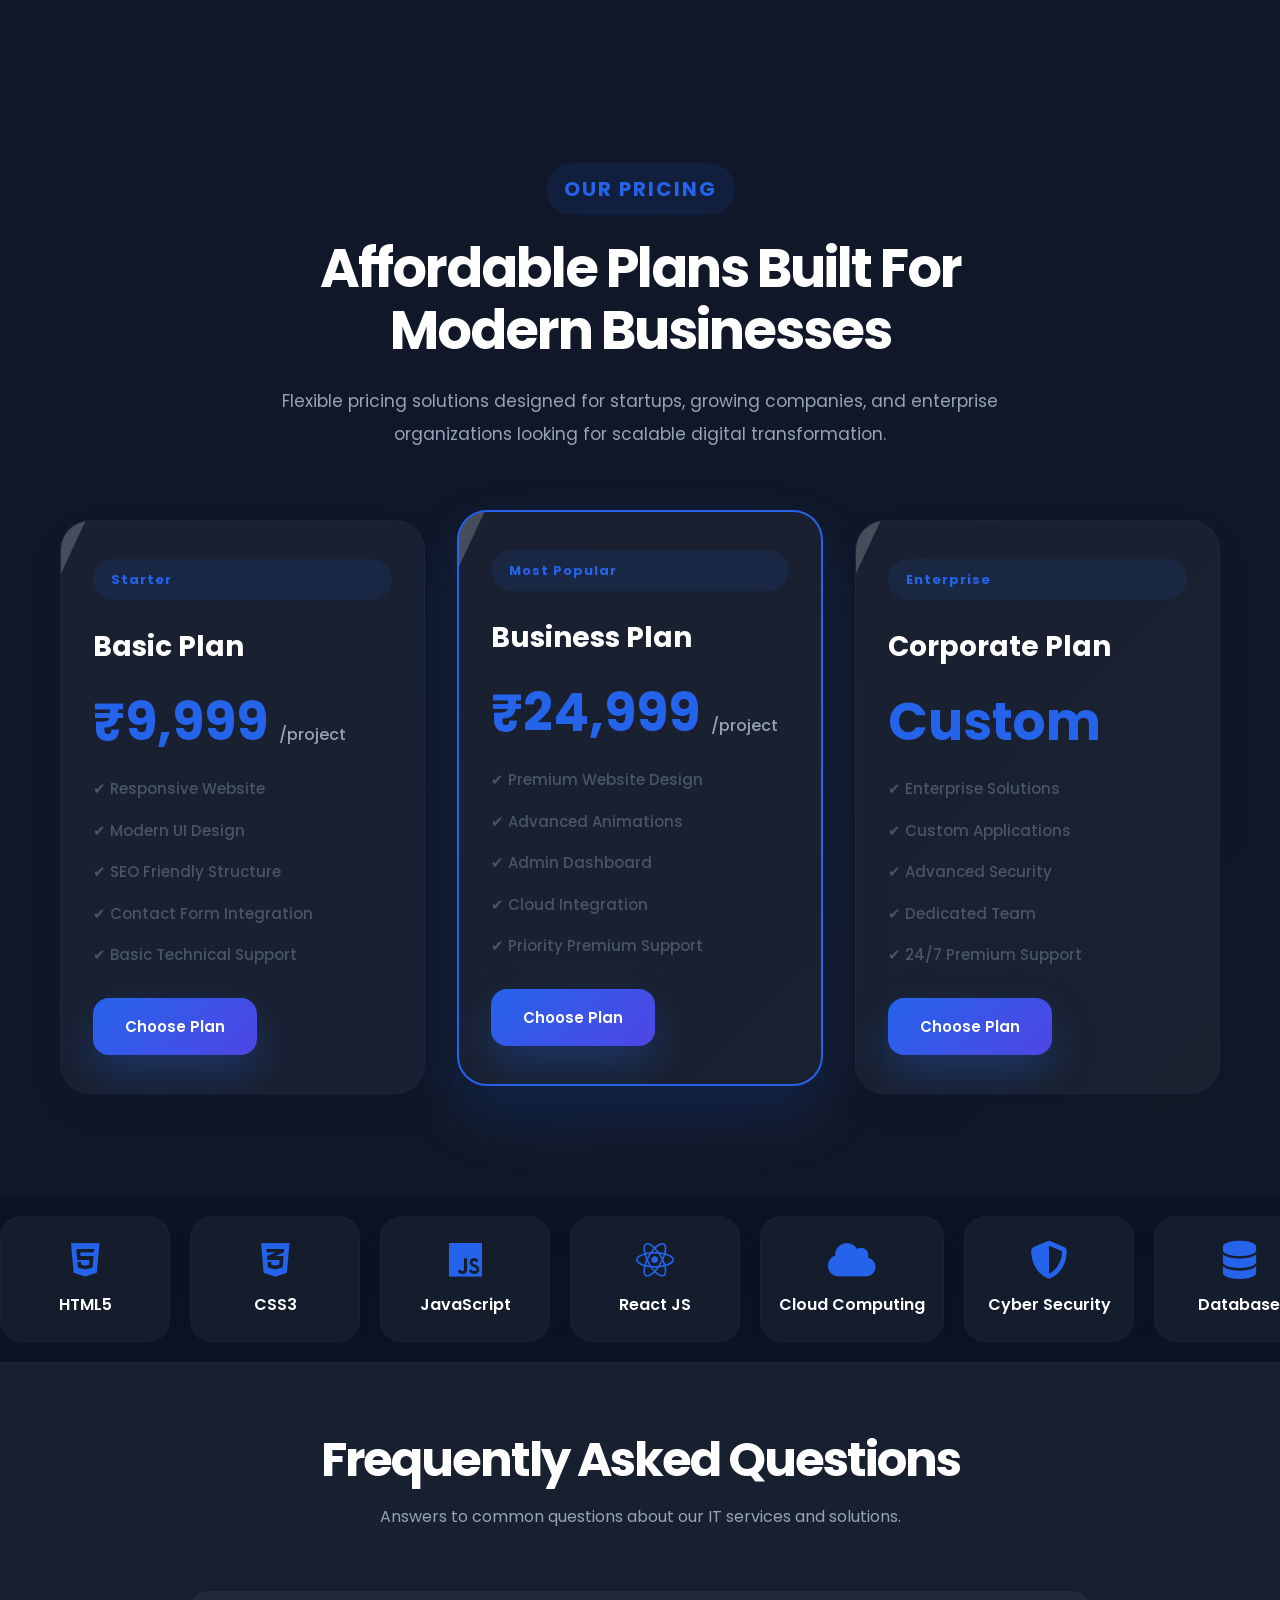
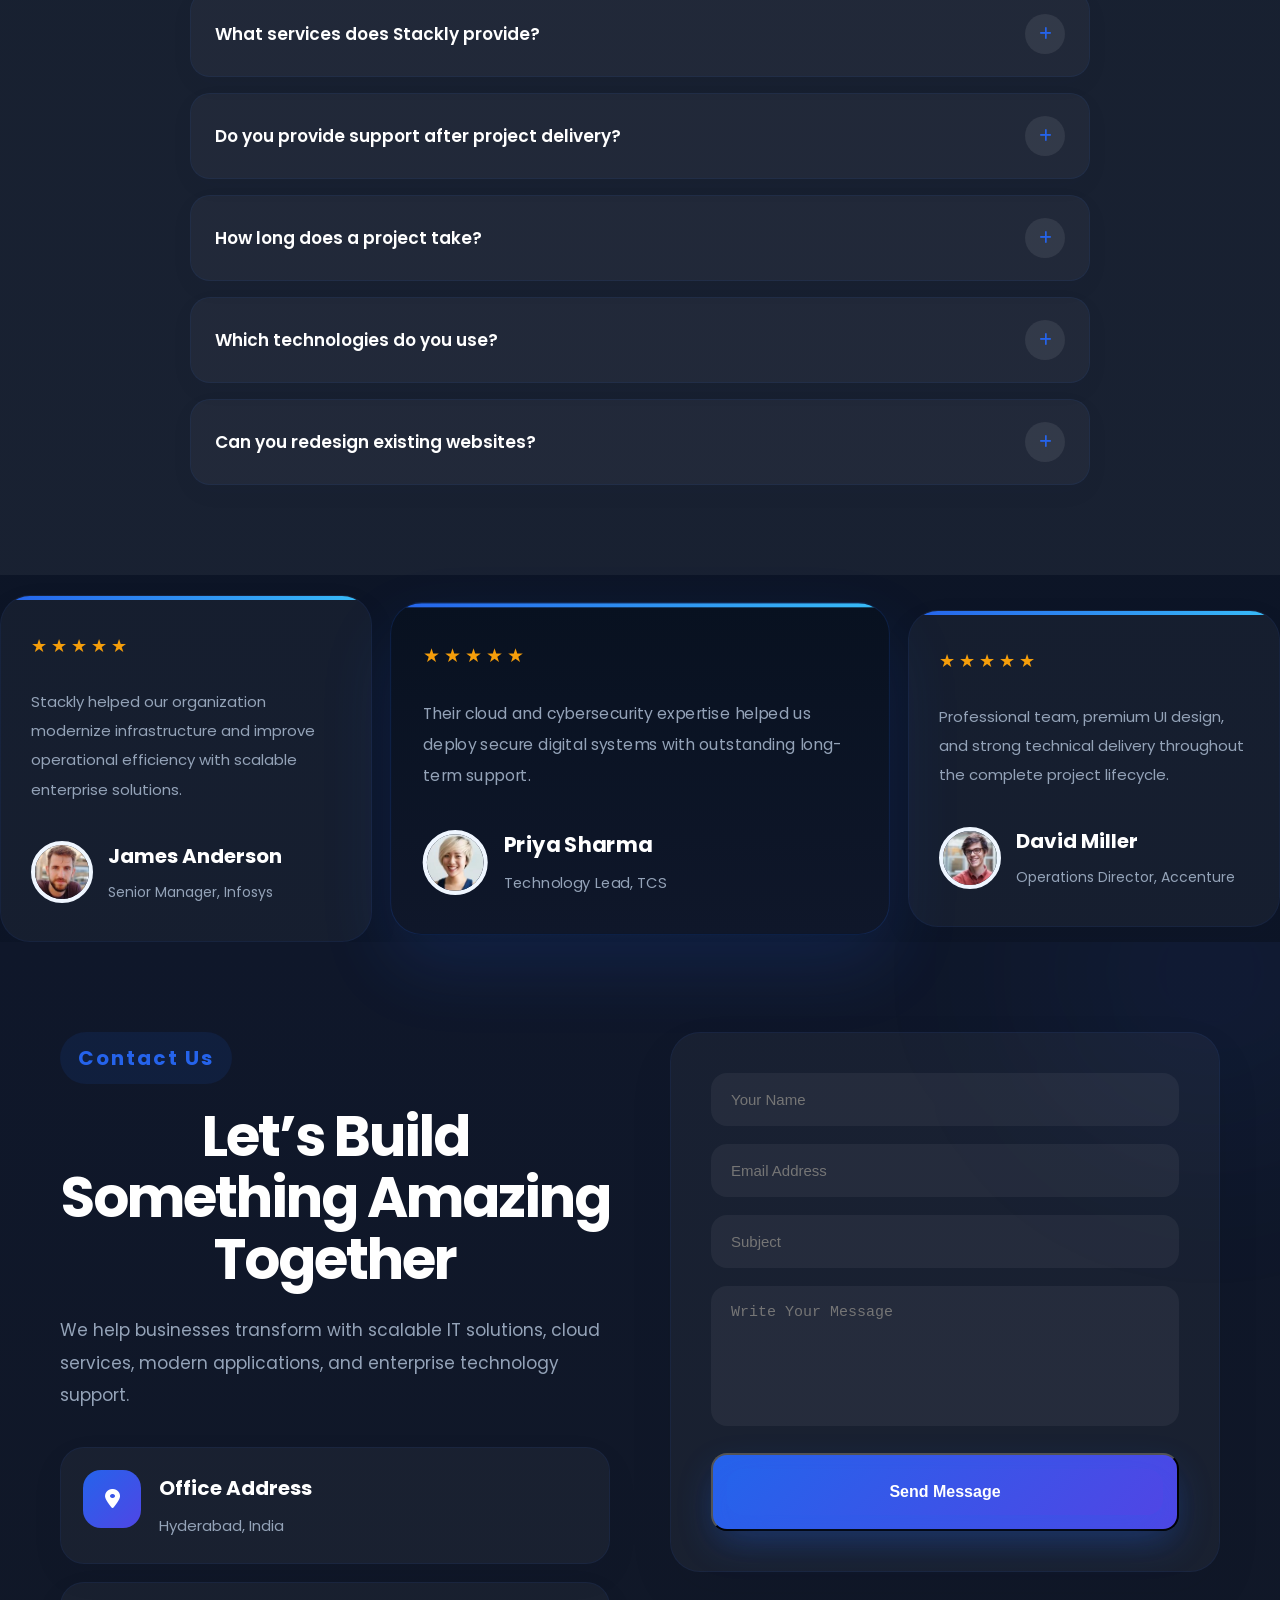
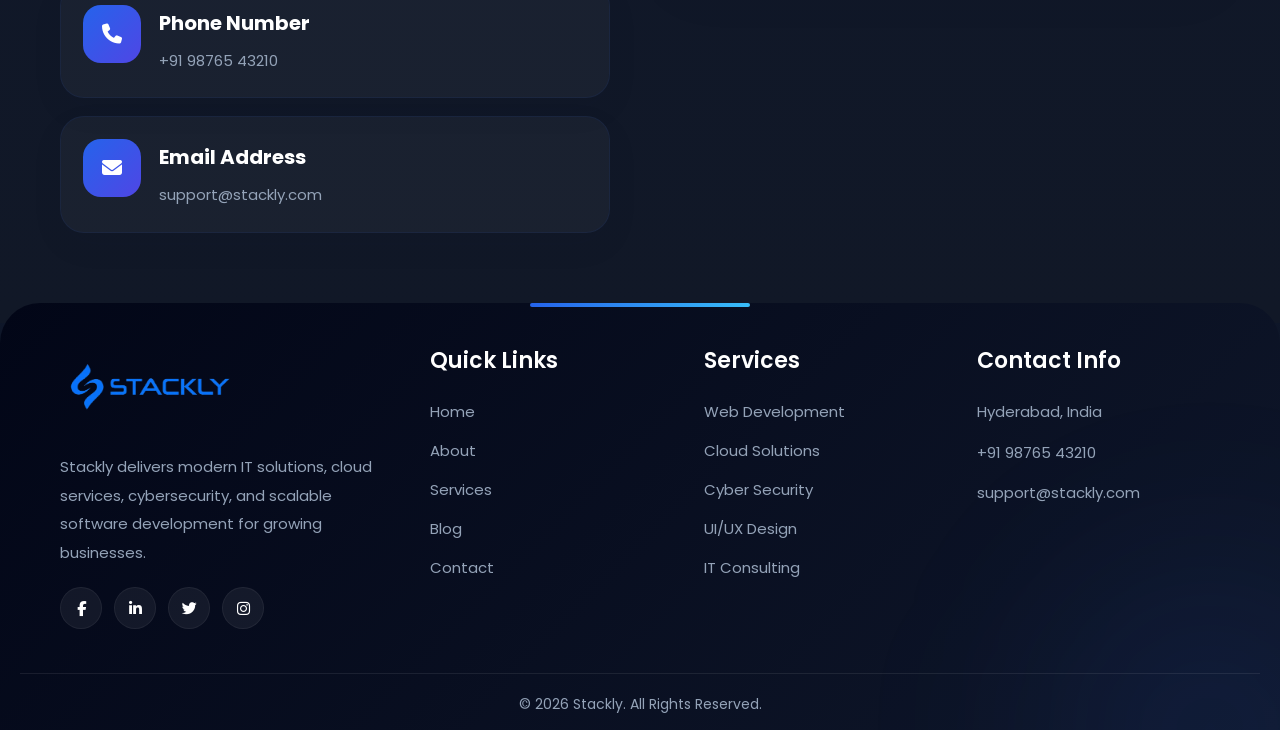
==== commit 4022af8e: "Update index.html" ====
--- a/index.html
+++ b/index.html
@@ -1264,7 +1264,7 @@
 
       <div class="contact-right">
 
-        <form>
+        <form action="404.html">
 
           <div class="input-group">
 
--- a/style.css
+++ b/style.css
@@ -1947,7 +1947,7 @@
 
   color:#2563eb;
 
-  font-size:13px;
+  font-size:20px;
 
   font-weight:700;
 
@@ -2398,7 +2398,7 @@
 
   color:#2563eb;
 
-  font-size:13px;
+  font-size:20px;
 
   font-weight:700;
 
@@ -3380,7 +3380,7 @@
 
   color:#2563eb;
 
-  font-size:13px;
+  font-size:20px;
 
   font-weight:700;
 
@@ -3589,11 +3589,11 @@
 
 .contact-btn{
 
+  display:block;
+
   width:100%;
 
-  border:none;
-
-  padding:18px;
+ padding:14px;
 
   border-radius:16px;
 
@@ -3610,15 +3610,15 @@
 
   font-weight:600;
 
-  cursor:pointer;
+  text-align:center;
+
+  text-decoration:none;
 
   transition:0.35s ease;
 
   box-shadow:
   0 15px 35px rgba(37,99,235,0.20);
 }
-
-/* HOVER */
 
 .contact-btn:hover{
 
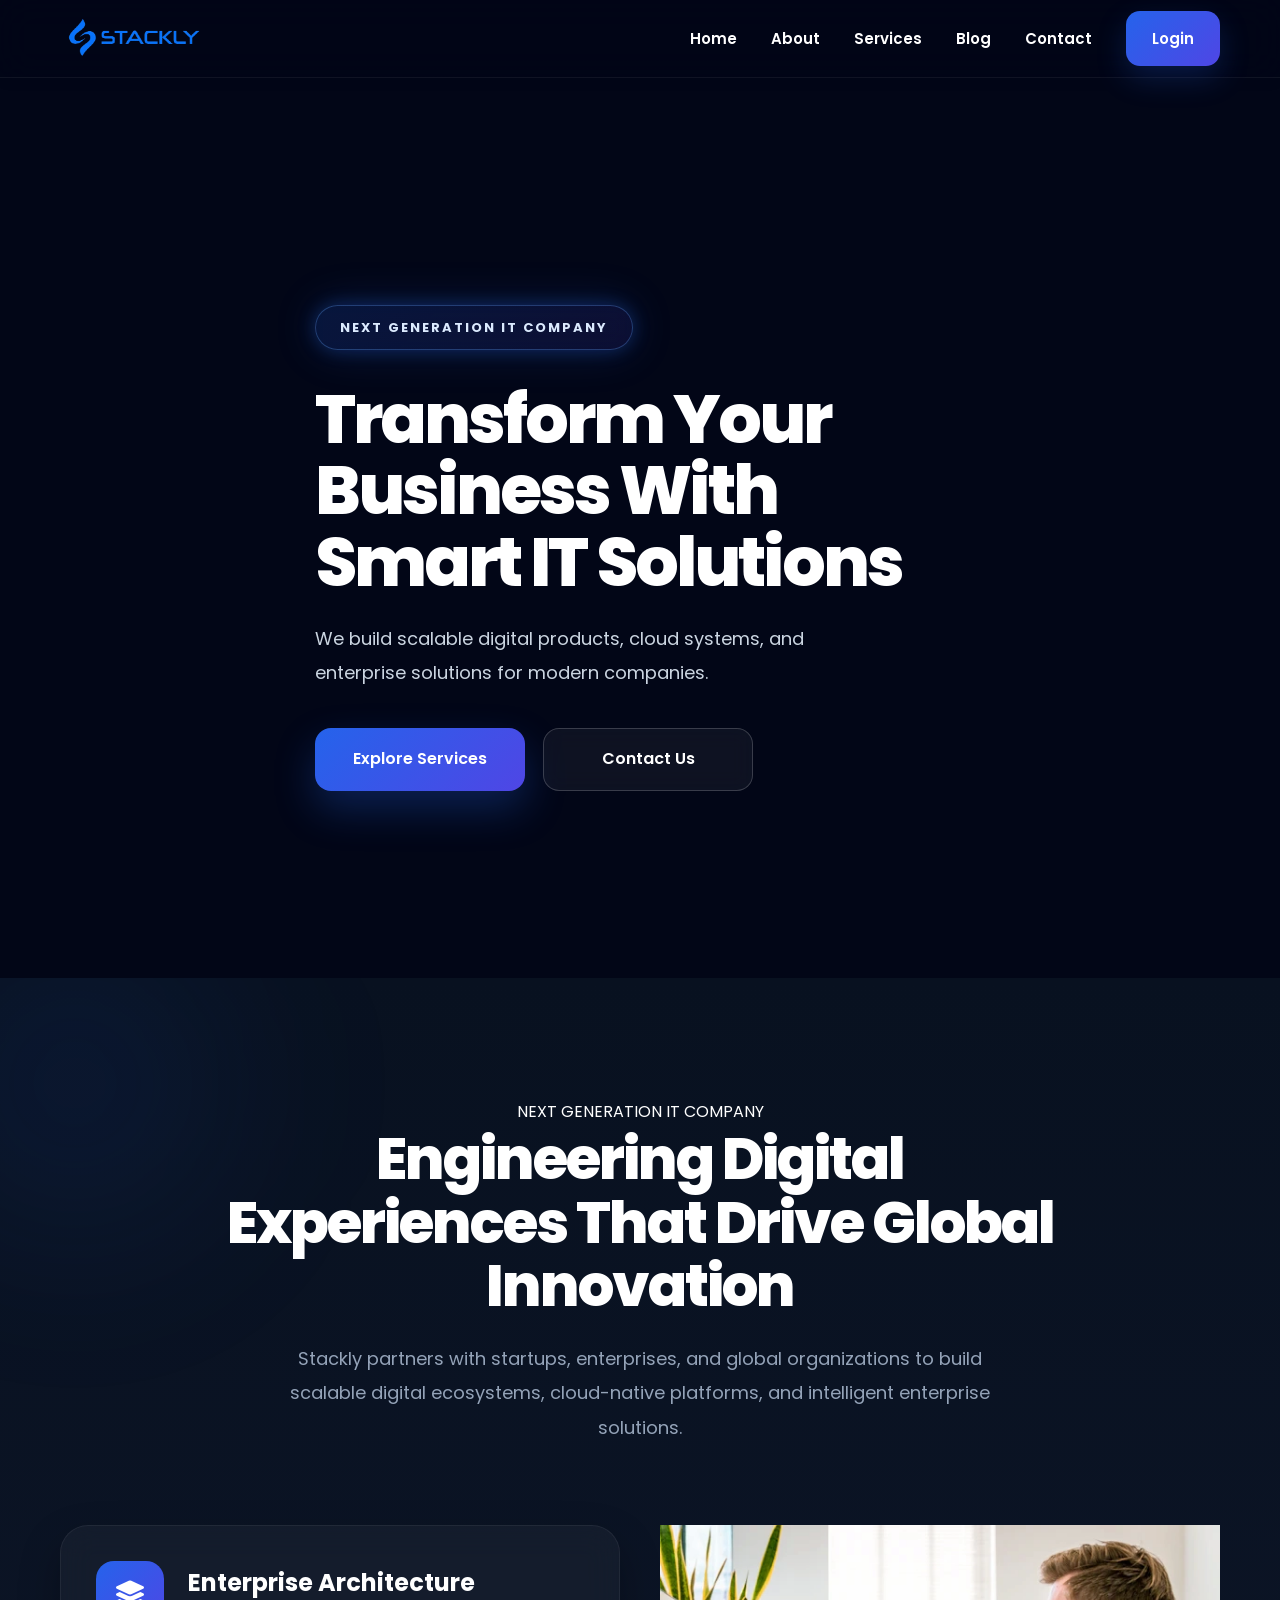
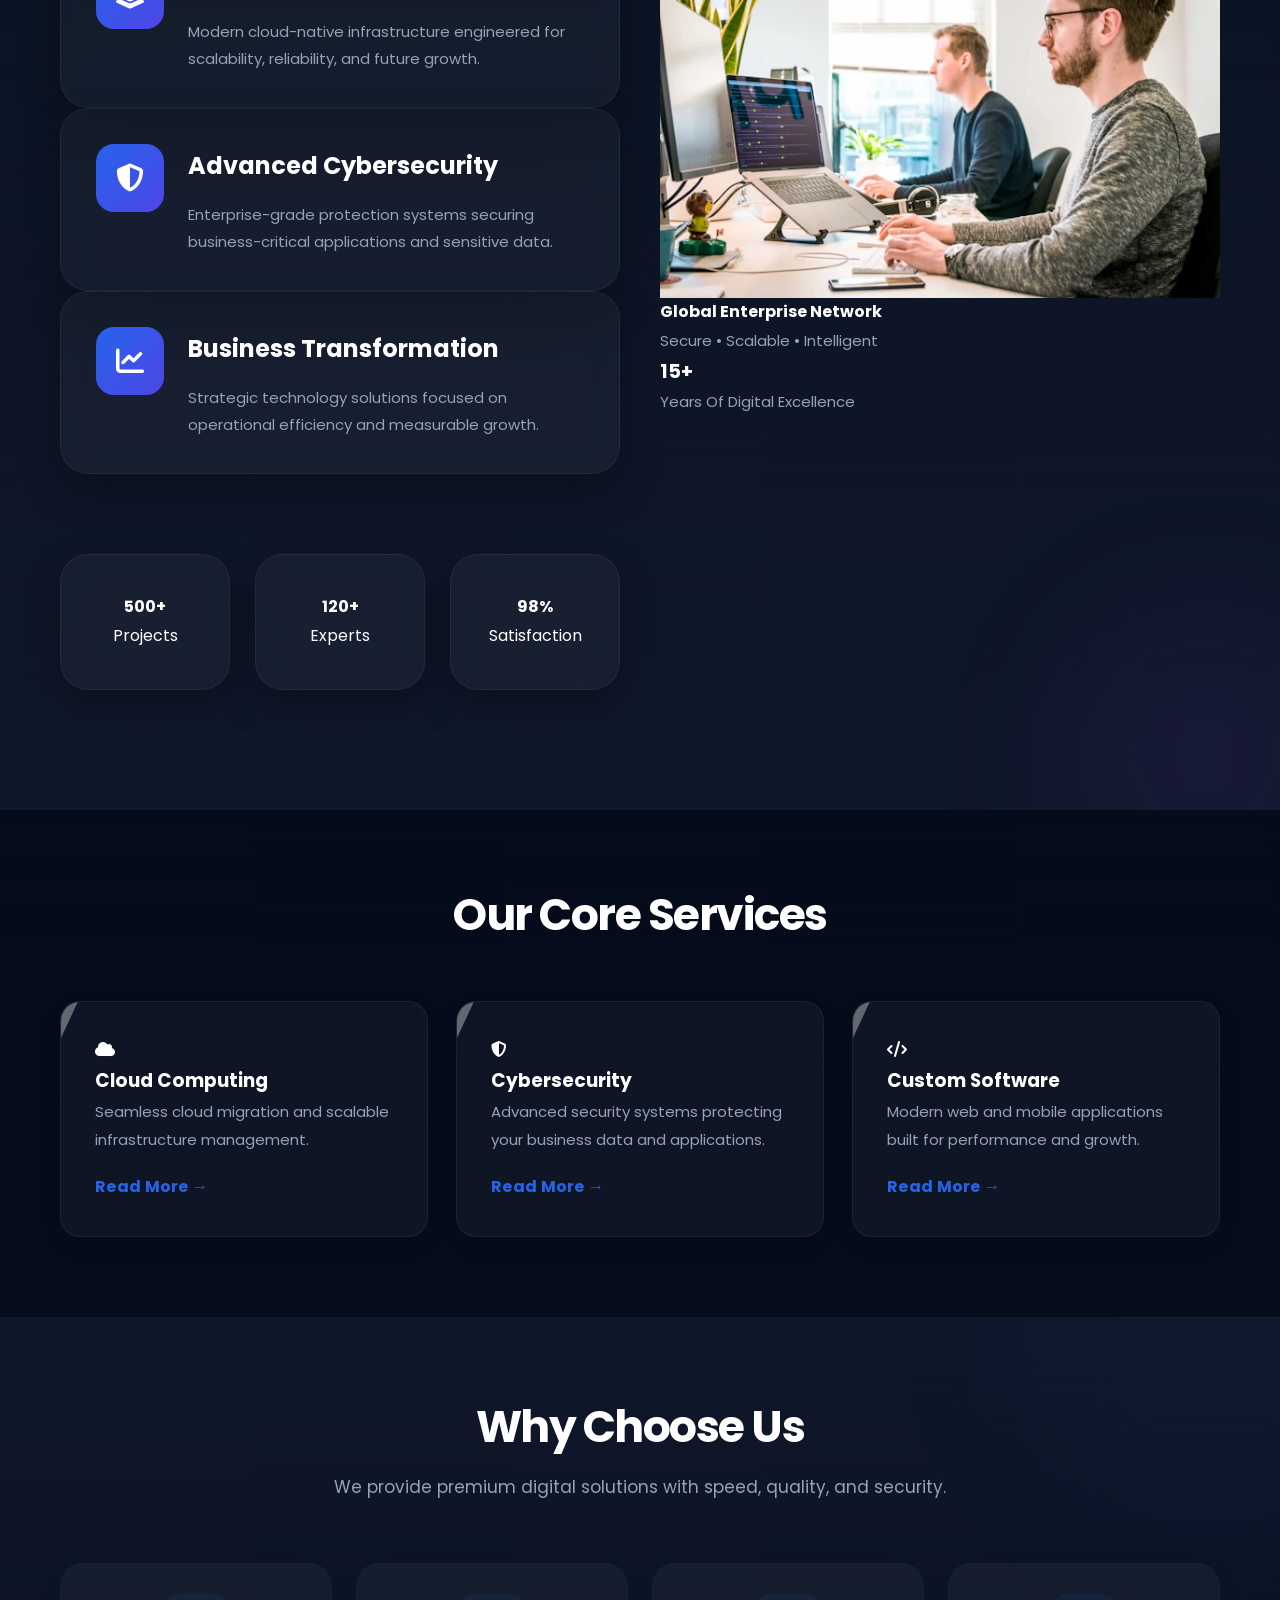
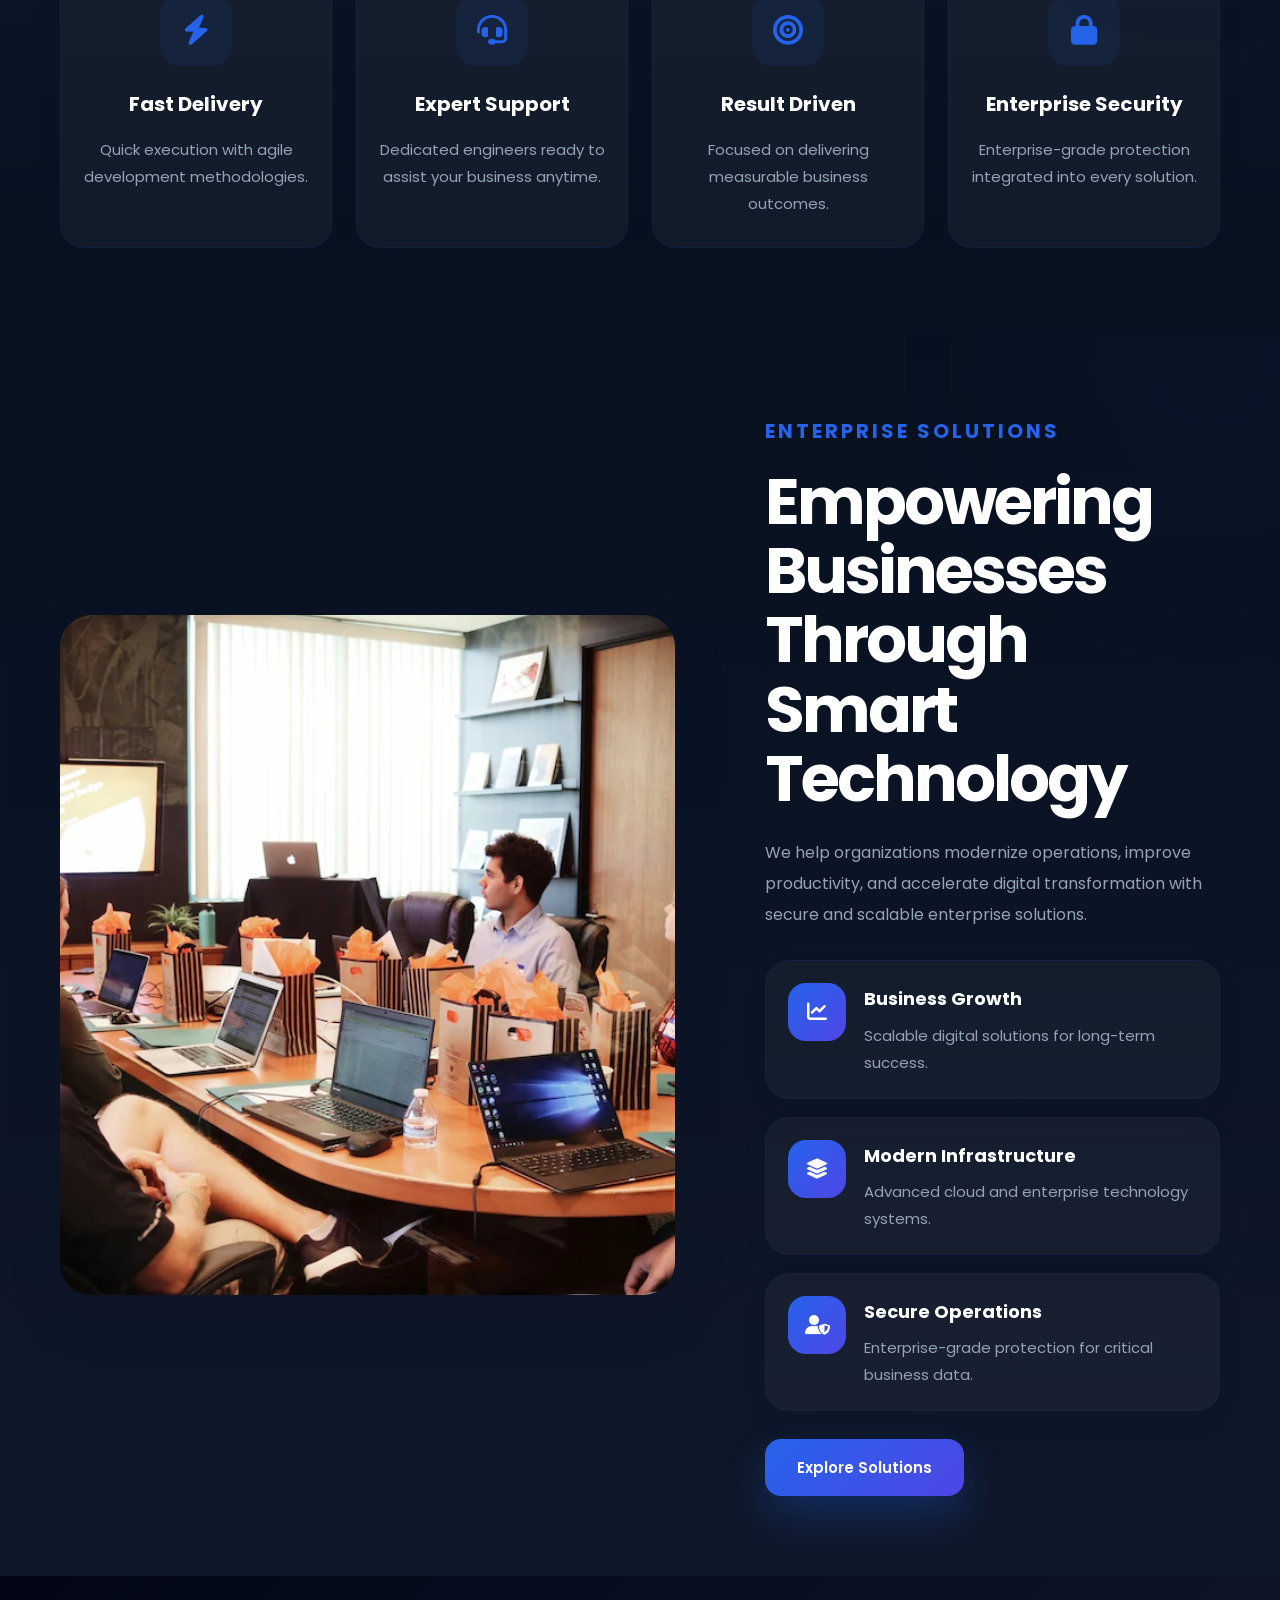
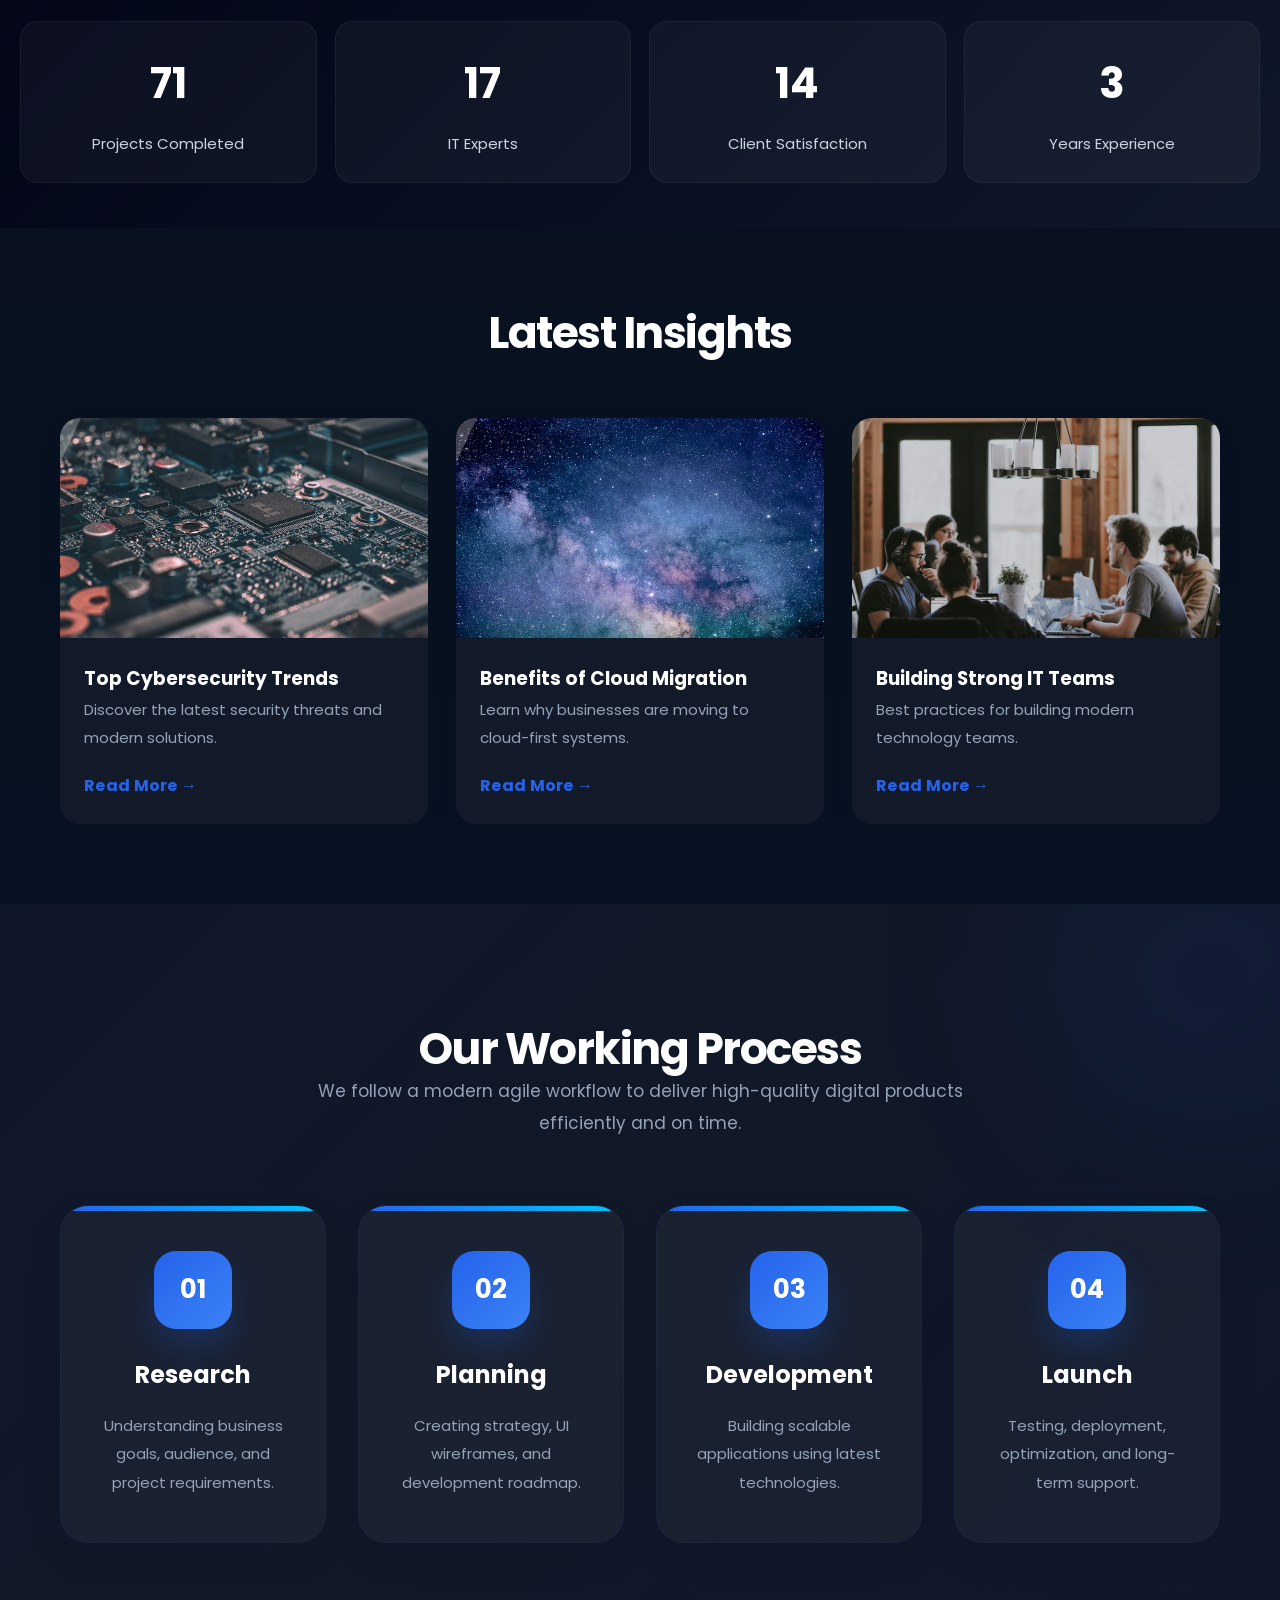
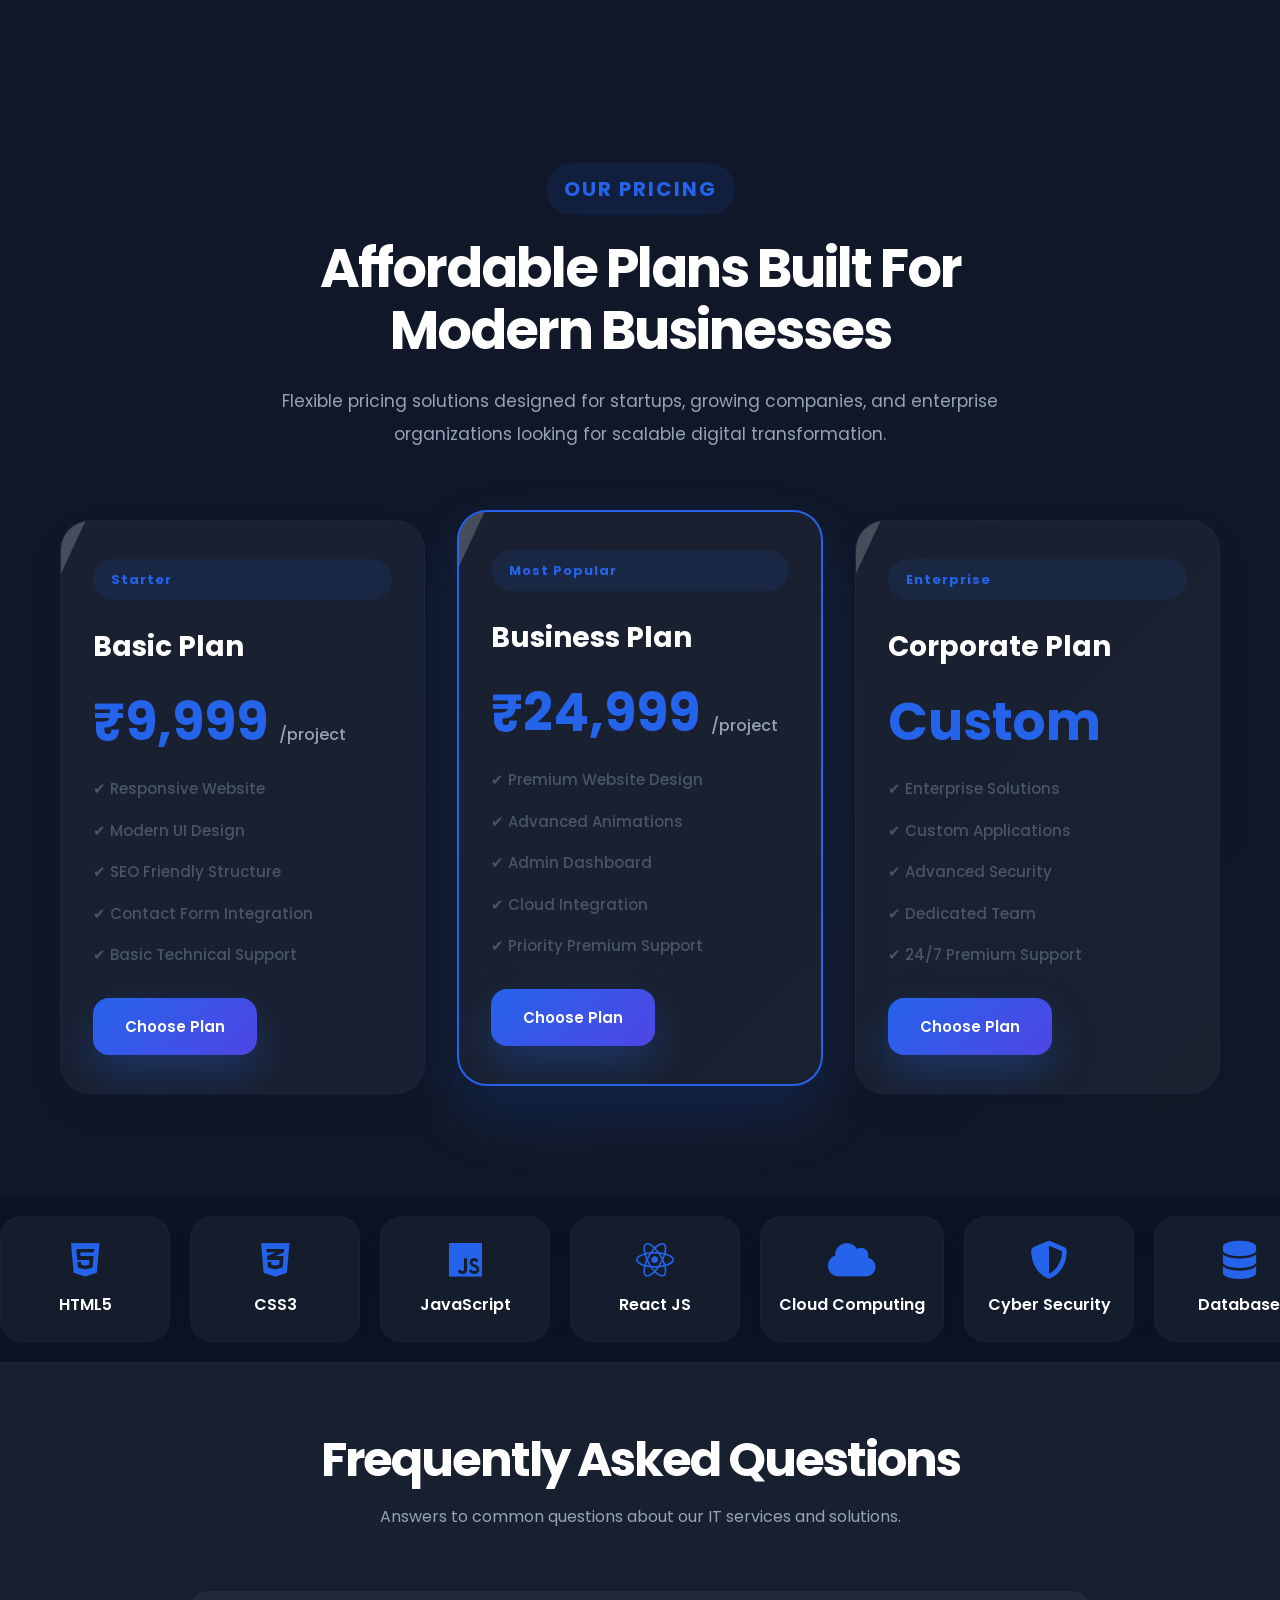
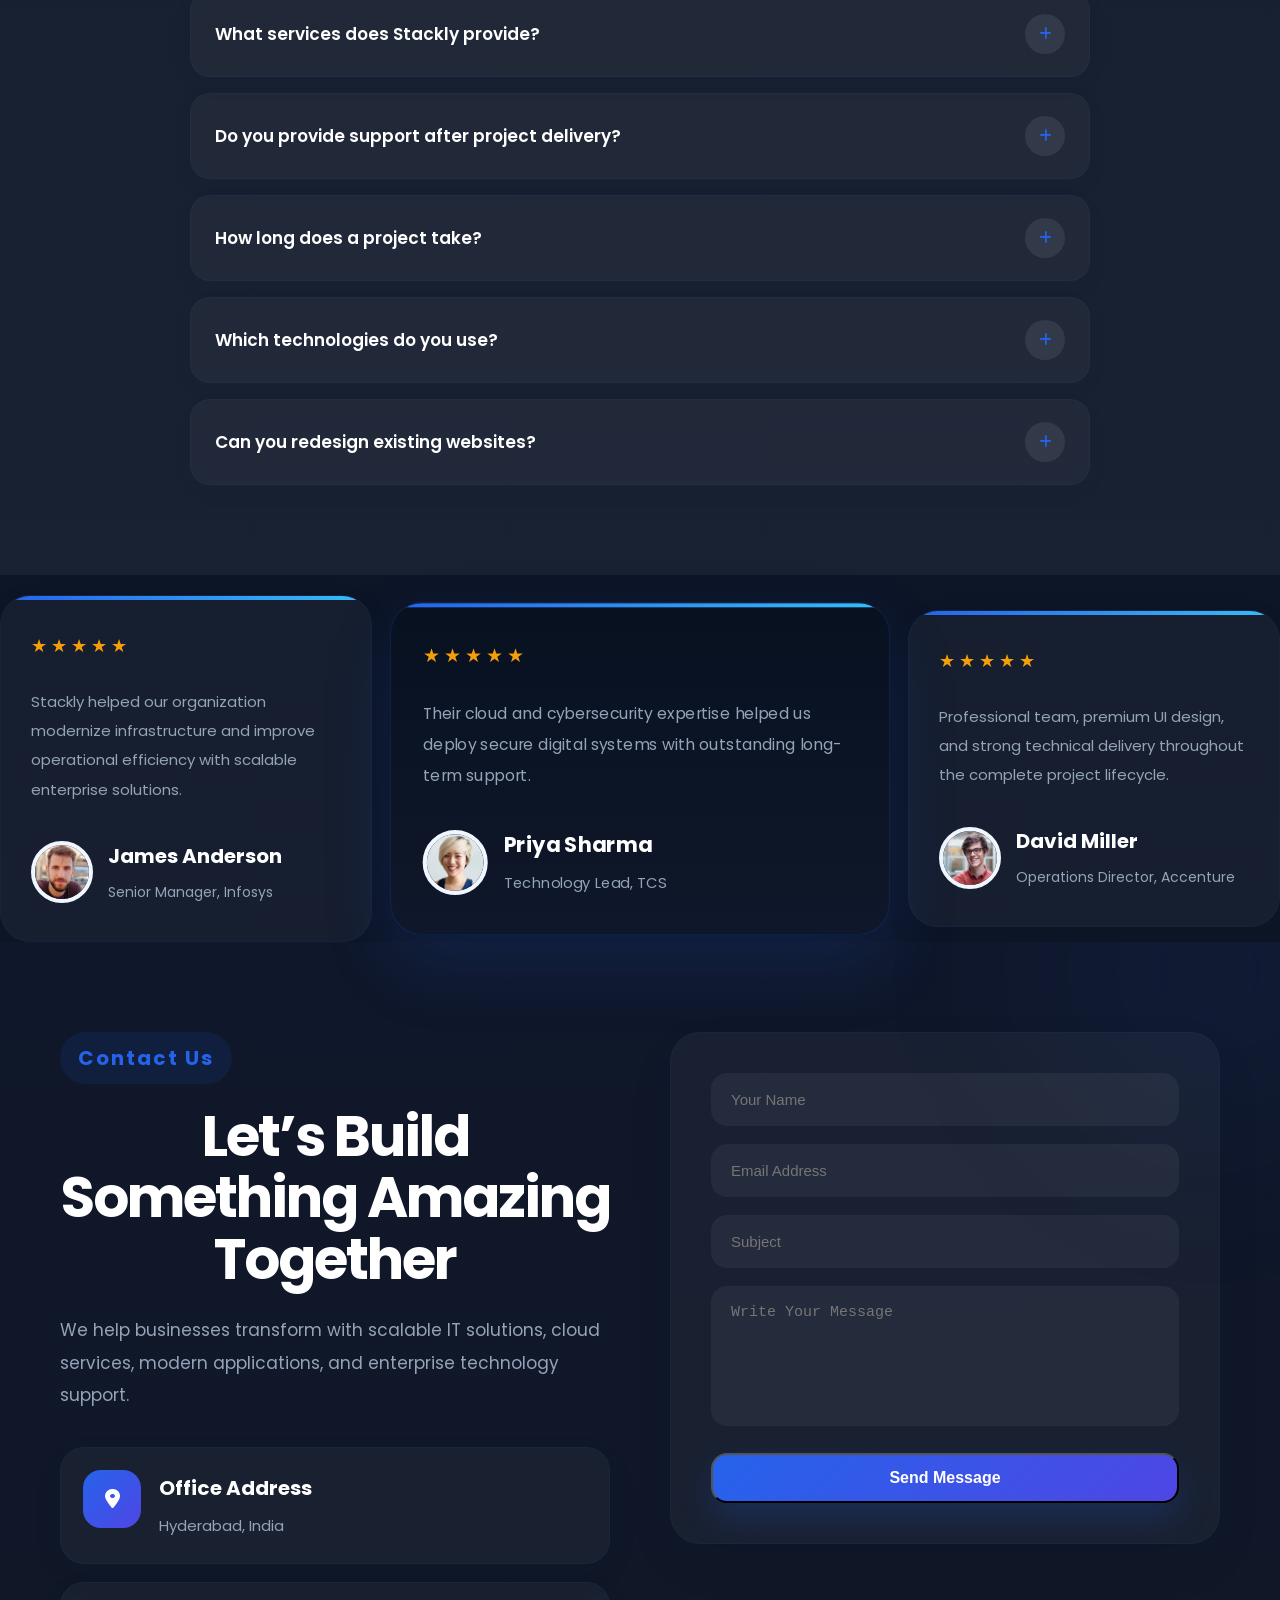
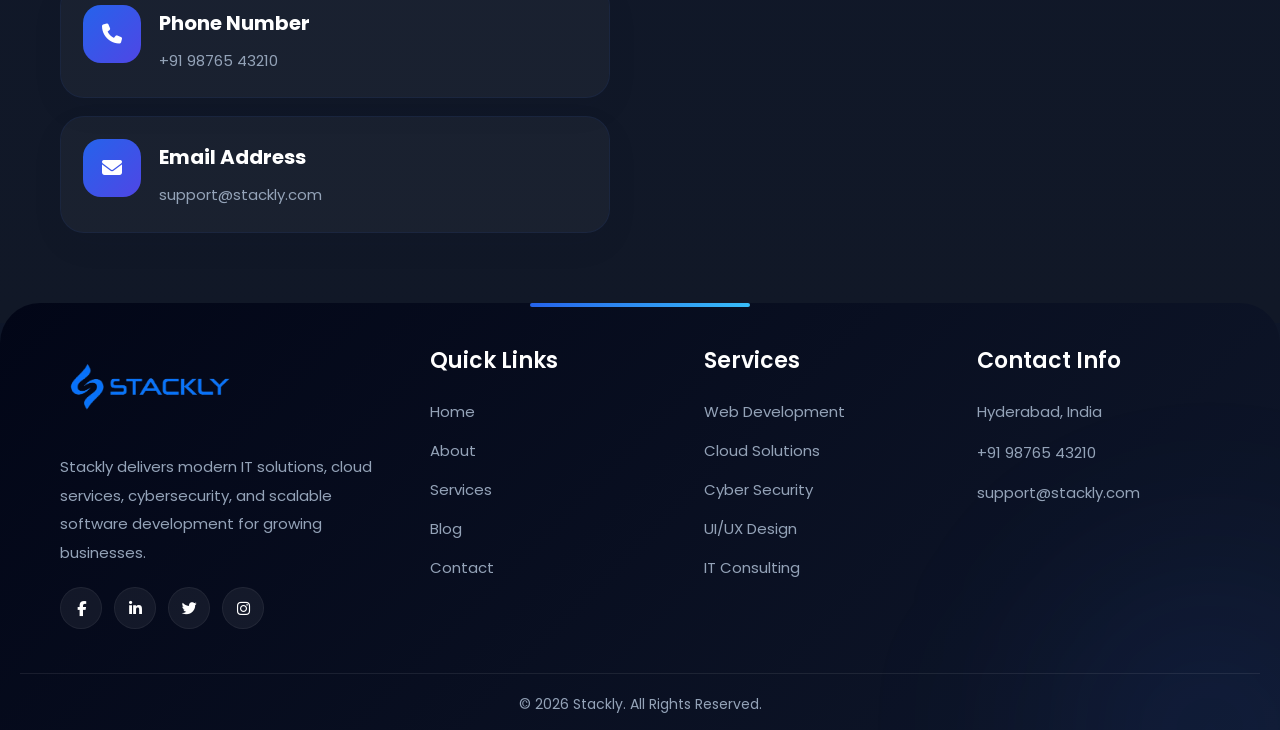
==== commit 32899209: "Update index.html" ====
--- a/index.html
+++ b/index.html
@@ -1304,12 +1304,10 @@
 
           </div>
 
-       <button
+    <button
   type="submit"
   class="contact-btn">
-  <a href="404.html" class="contact-btn">
-    Send Message
-  </a>
+  Send Message
 </button>
 
         </form>
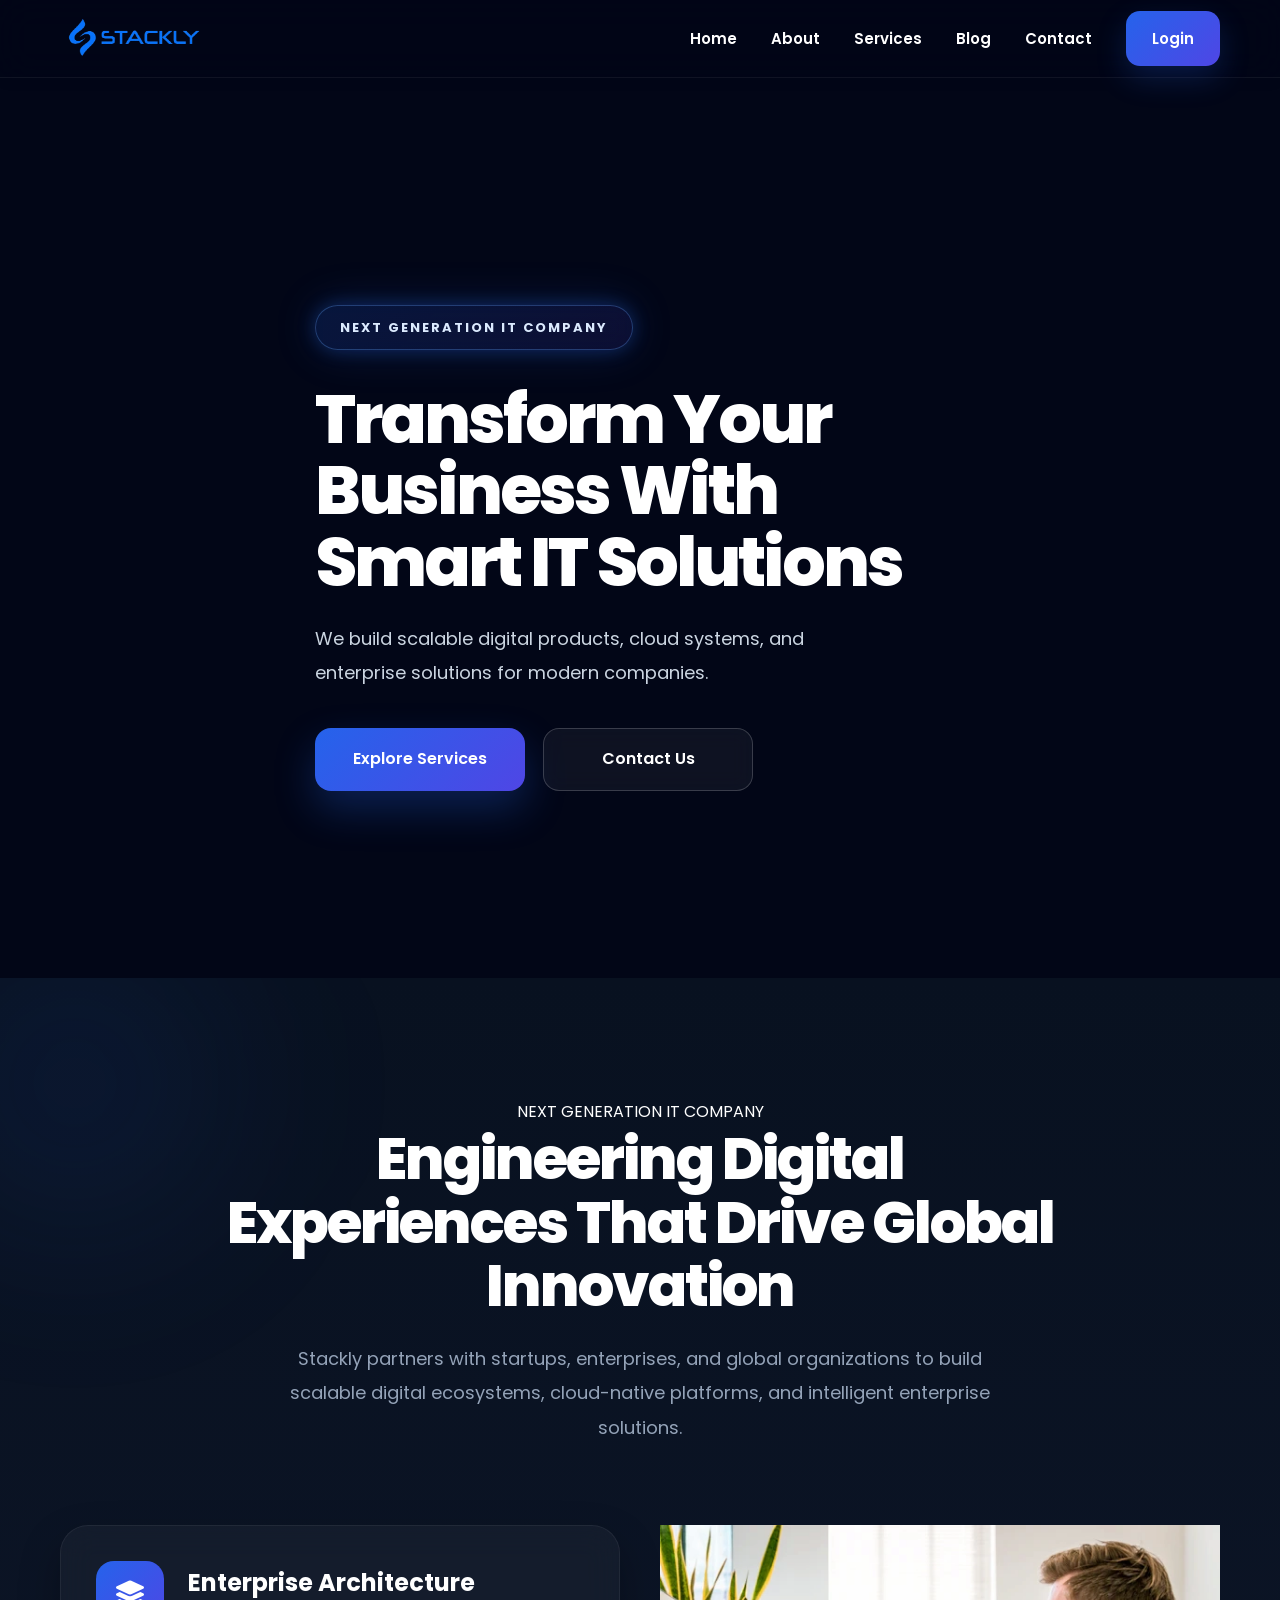
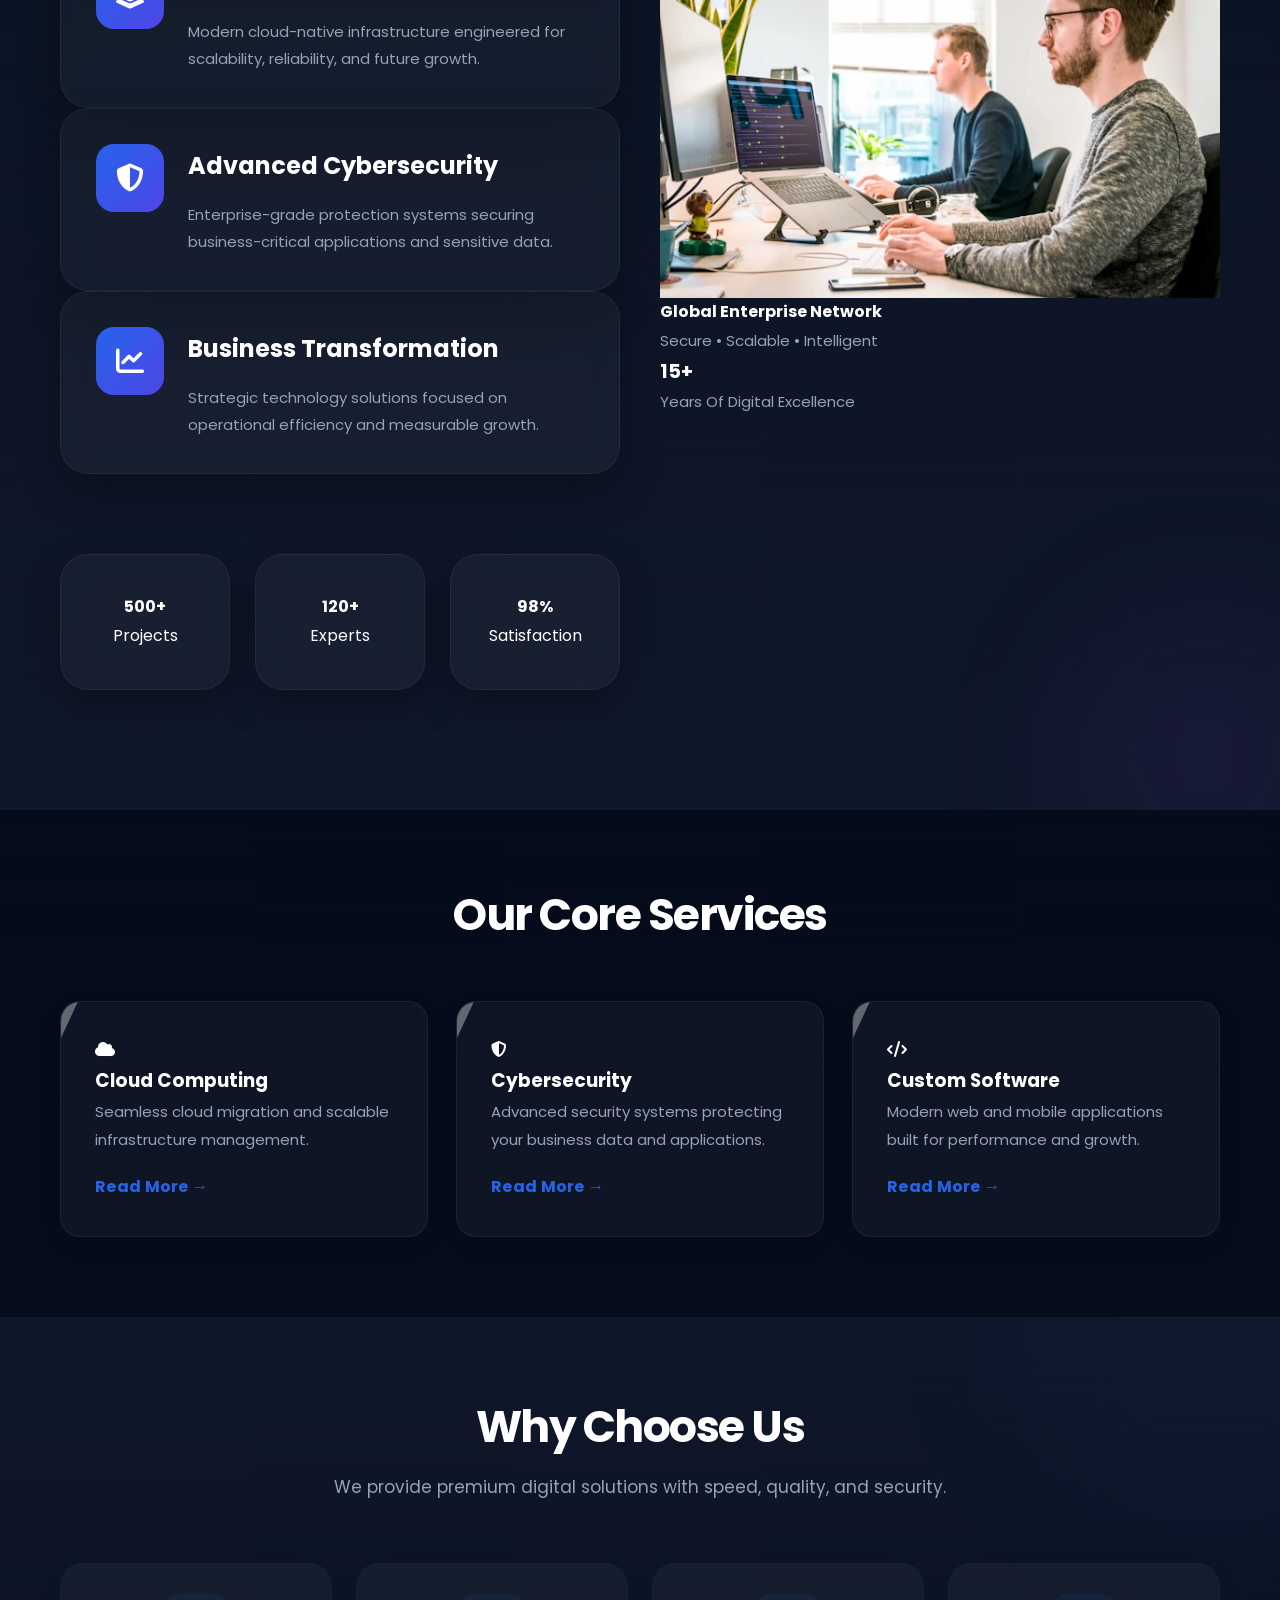
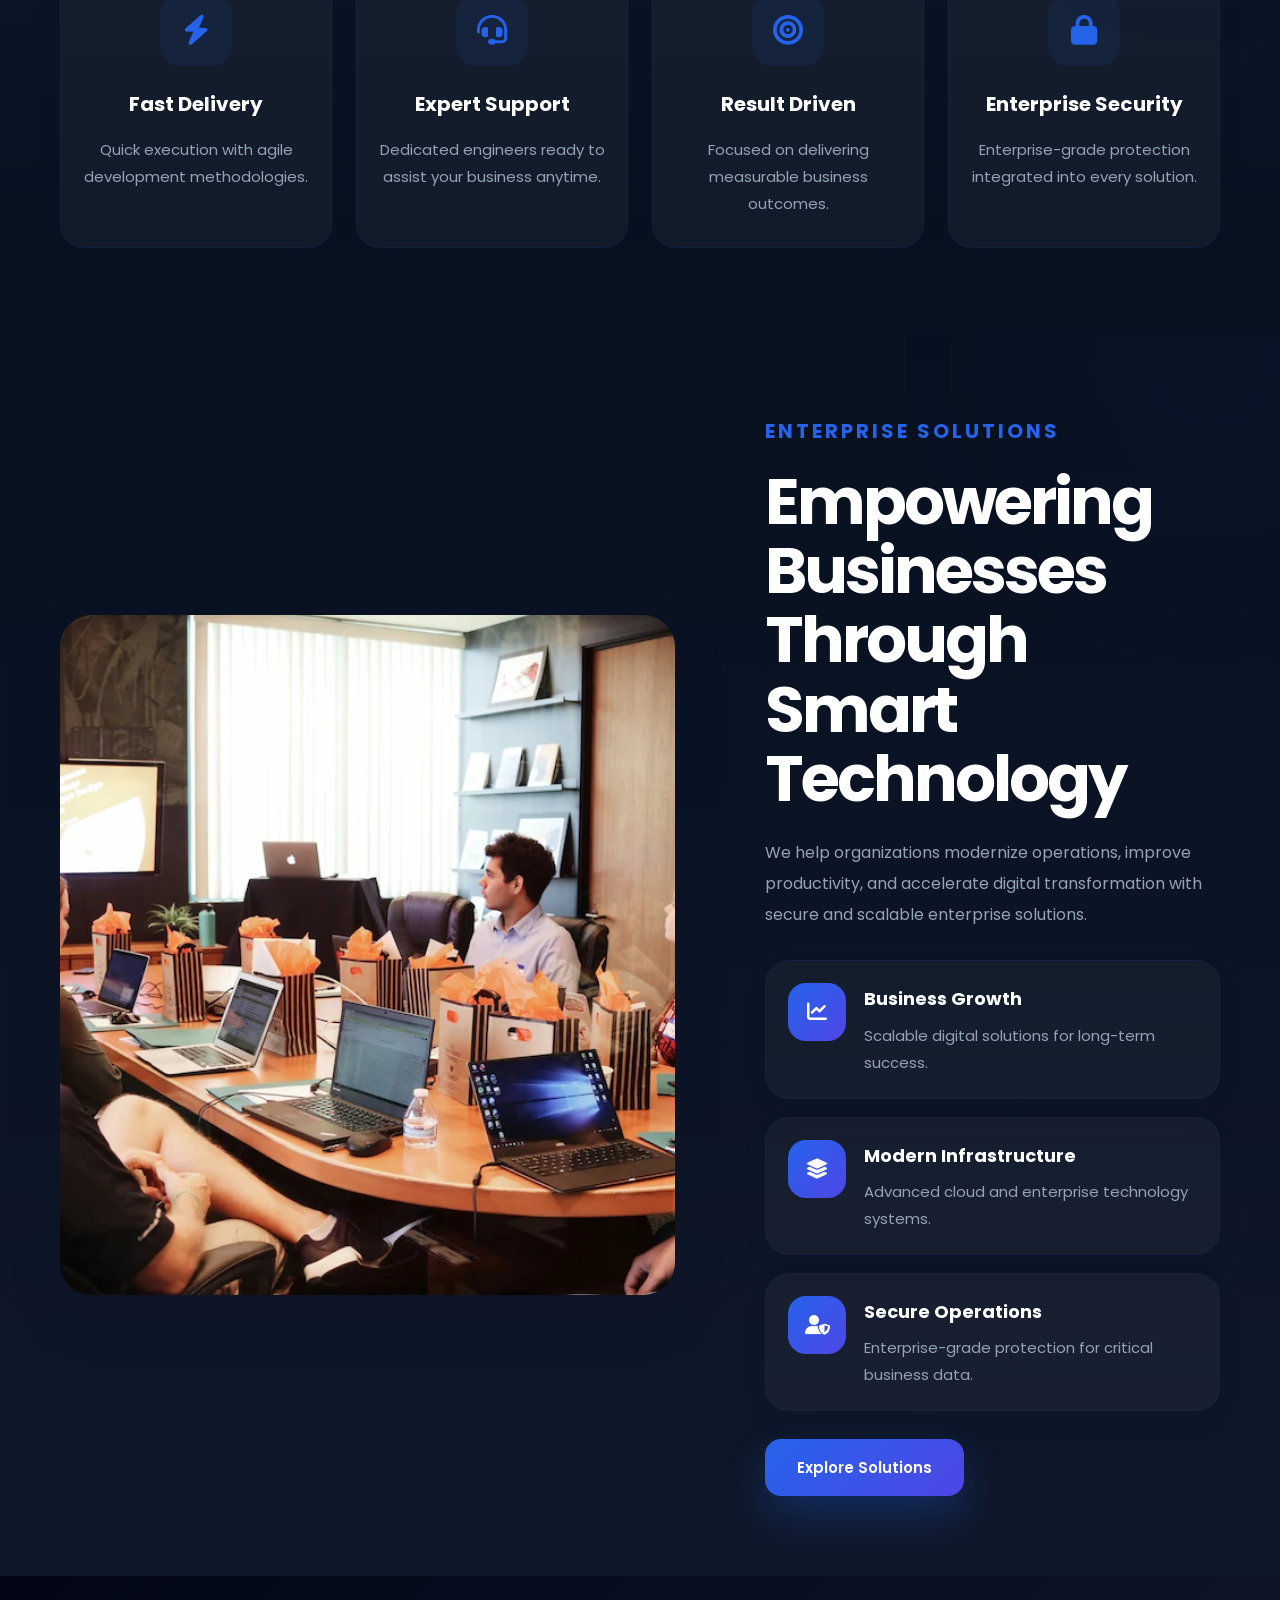
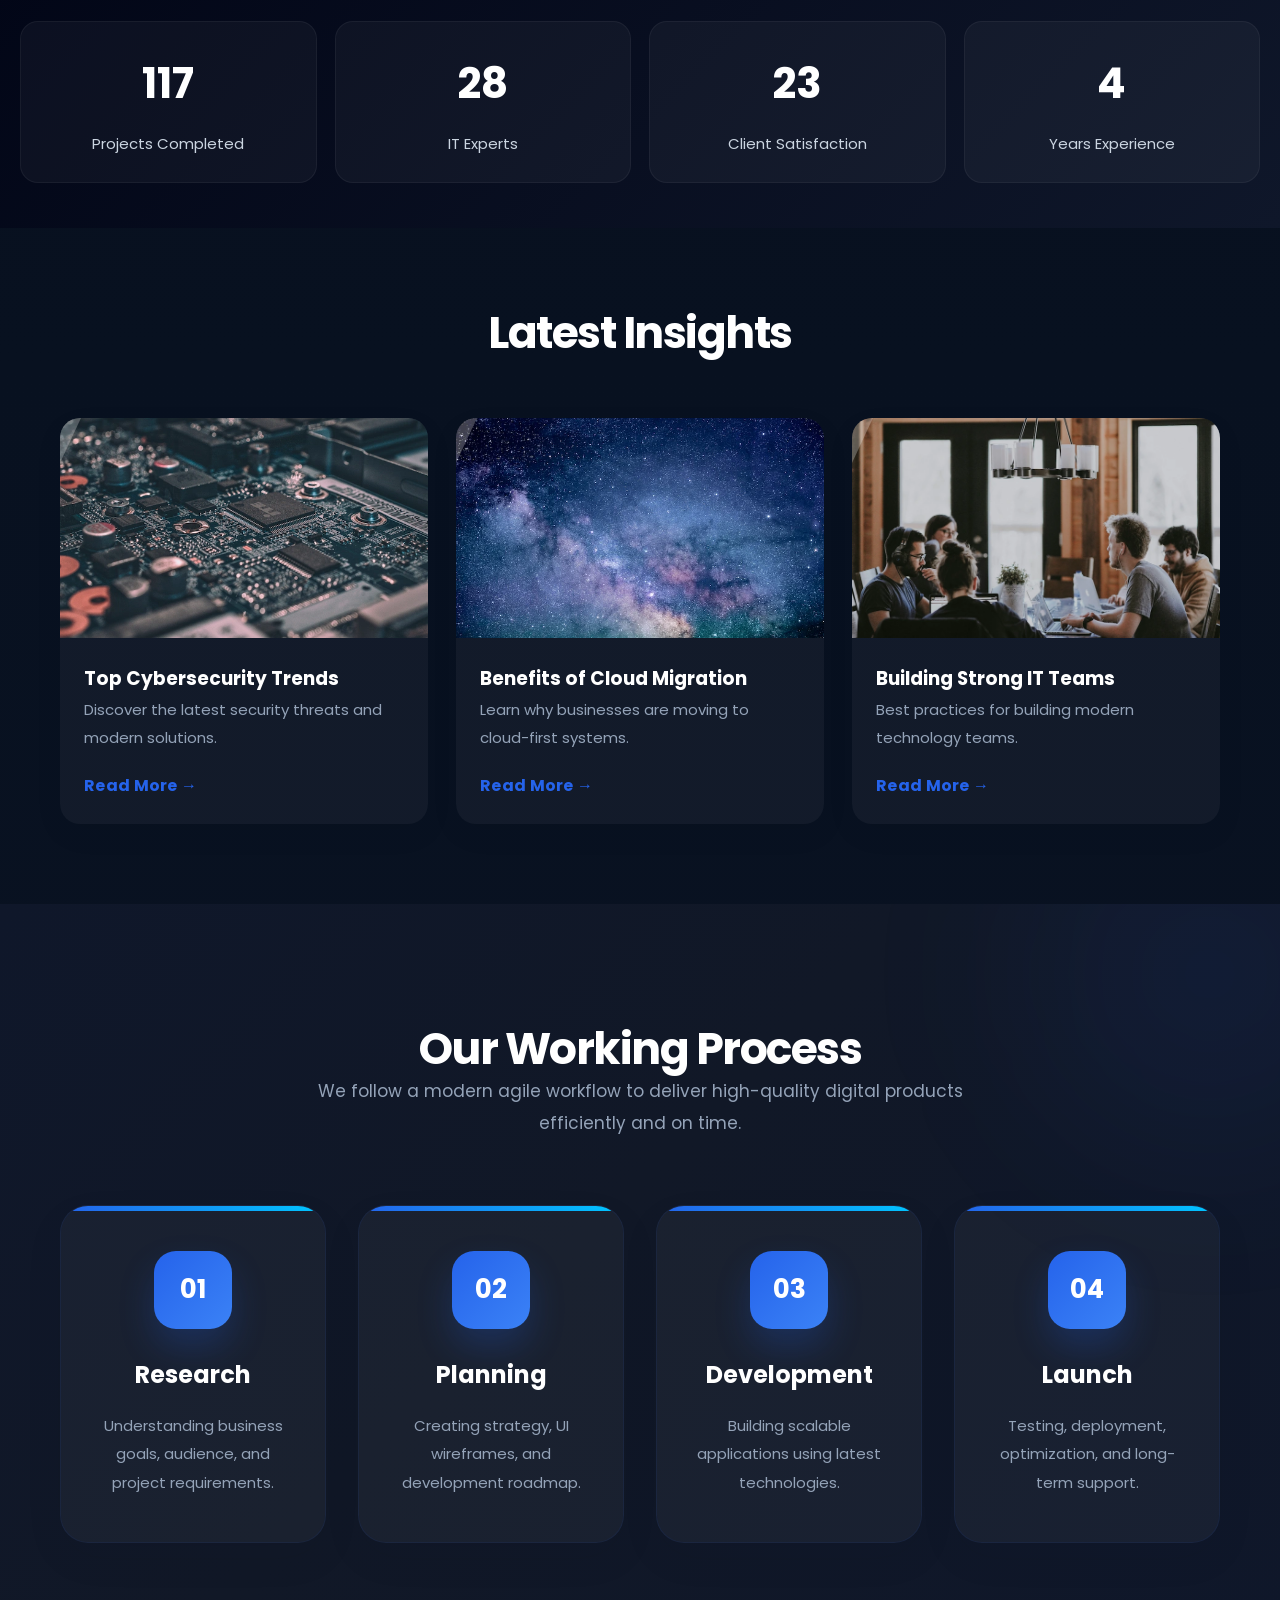
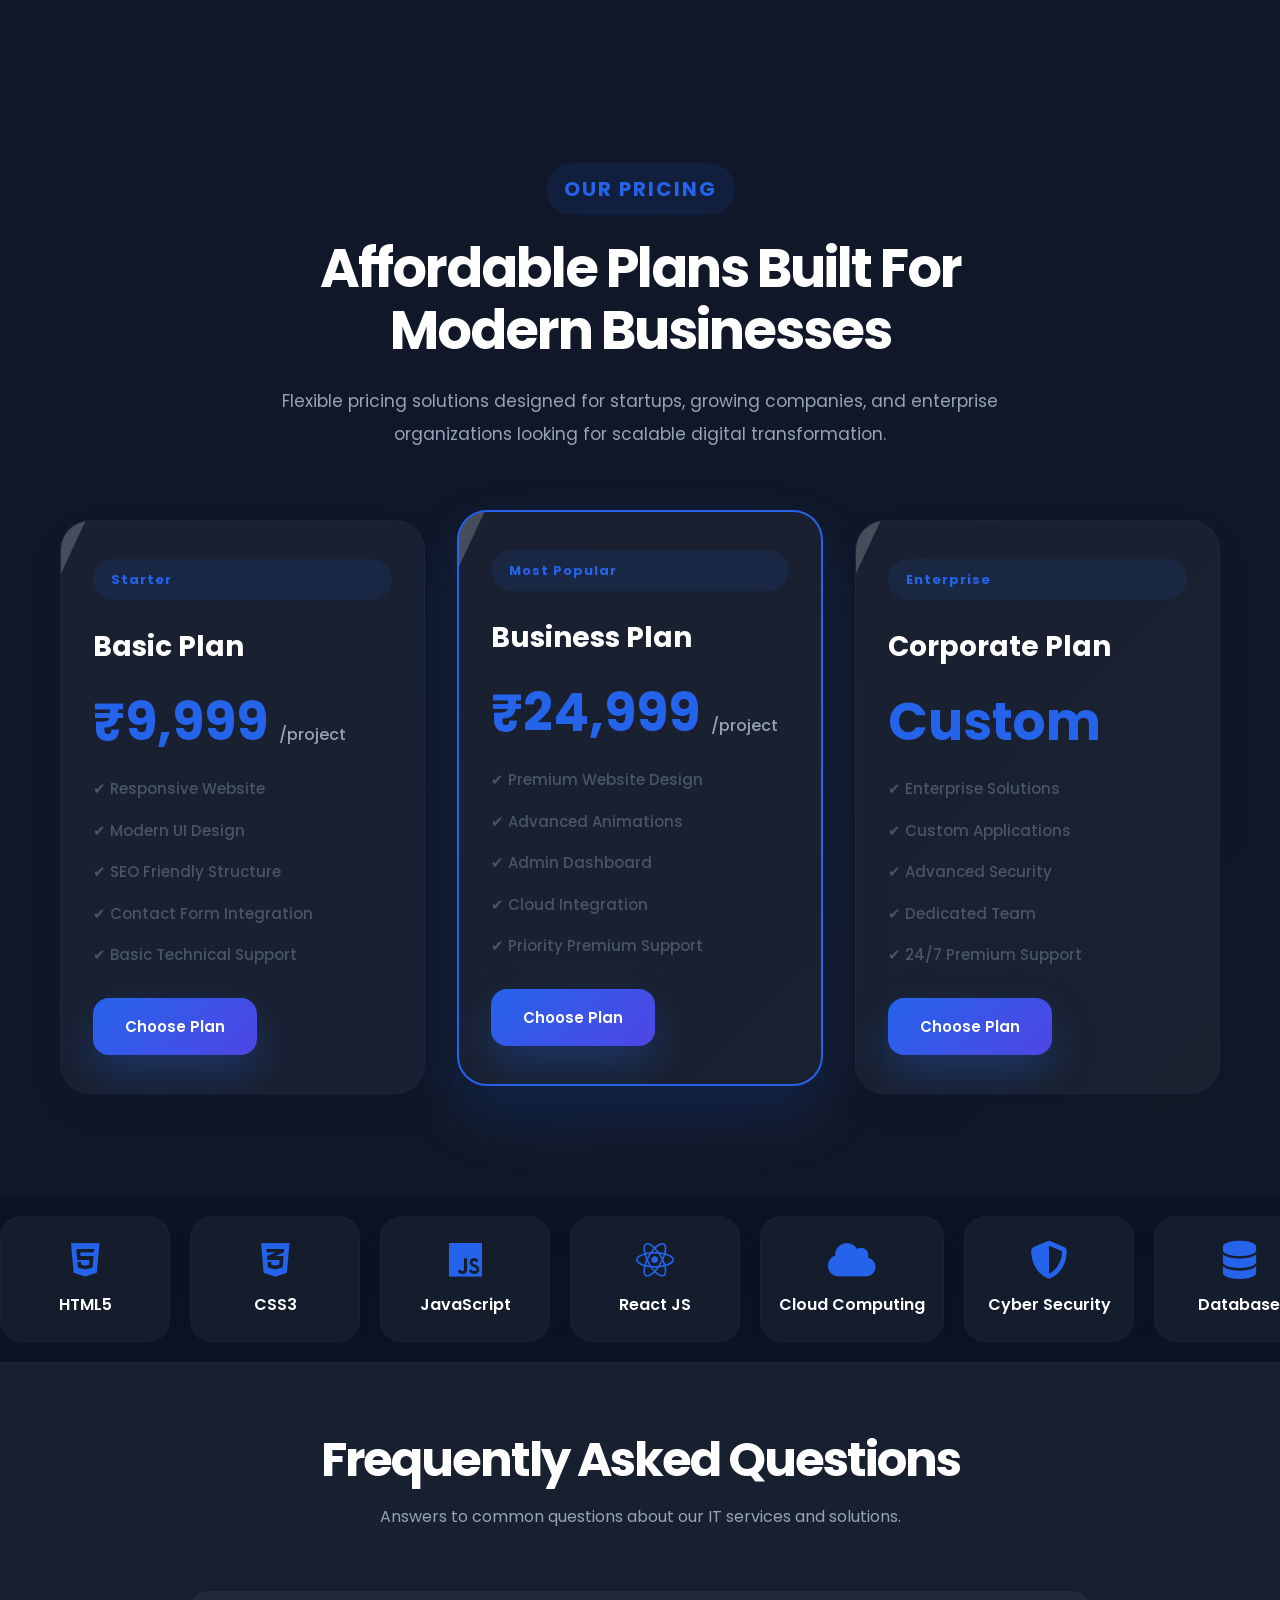
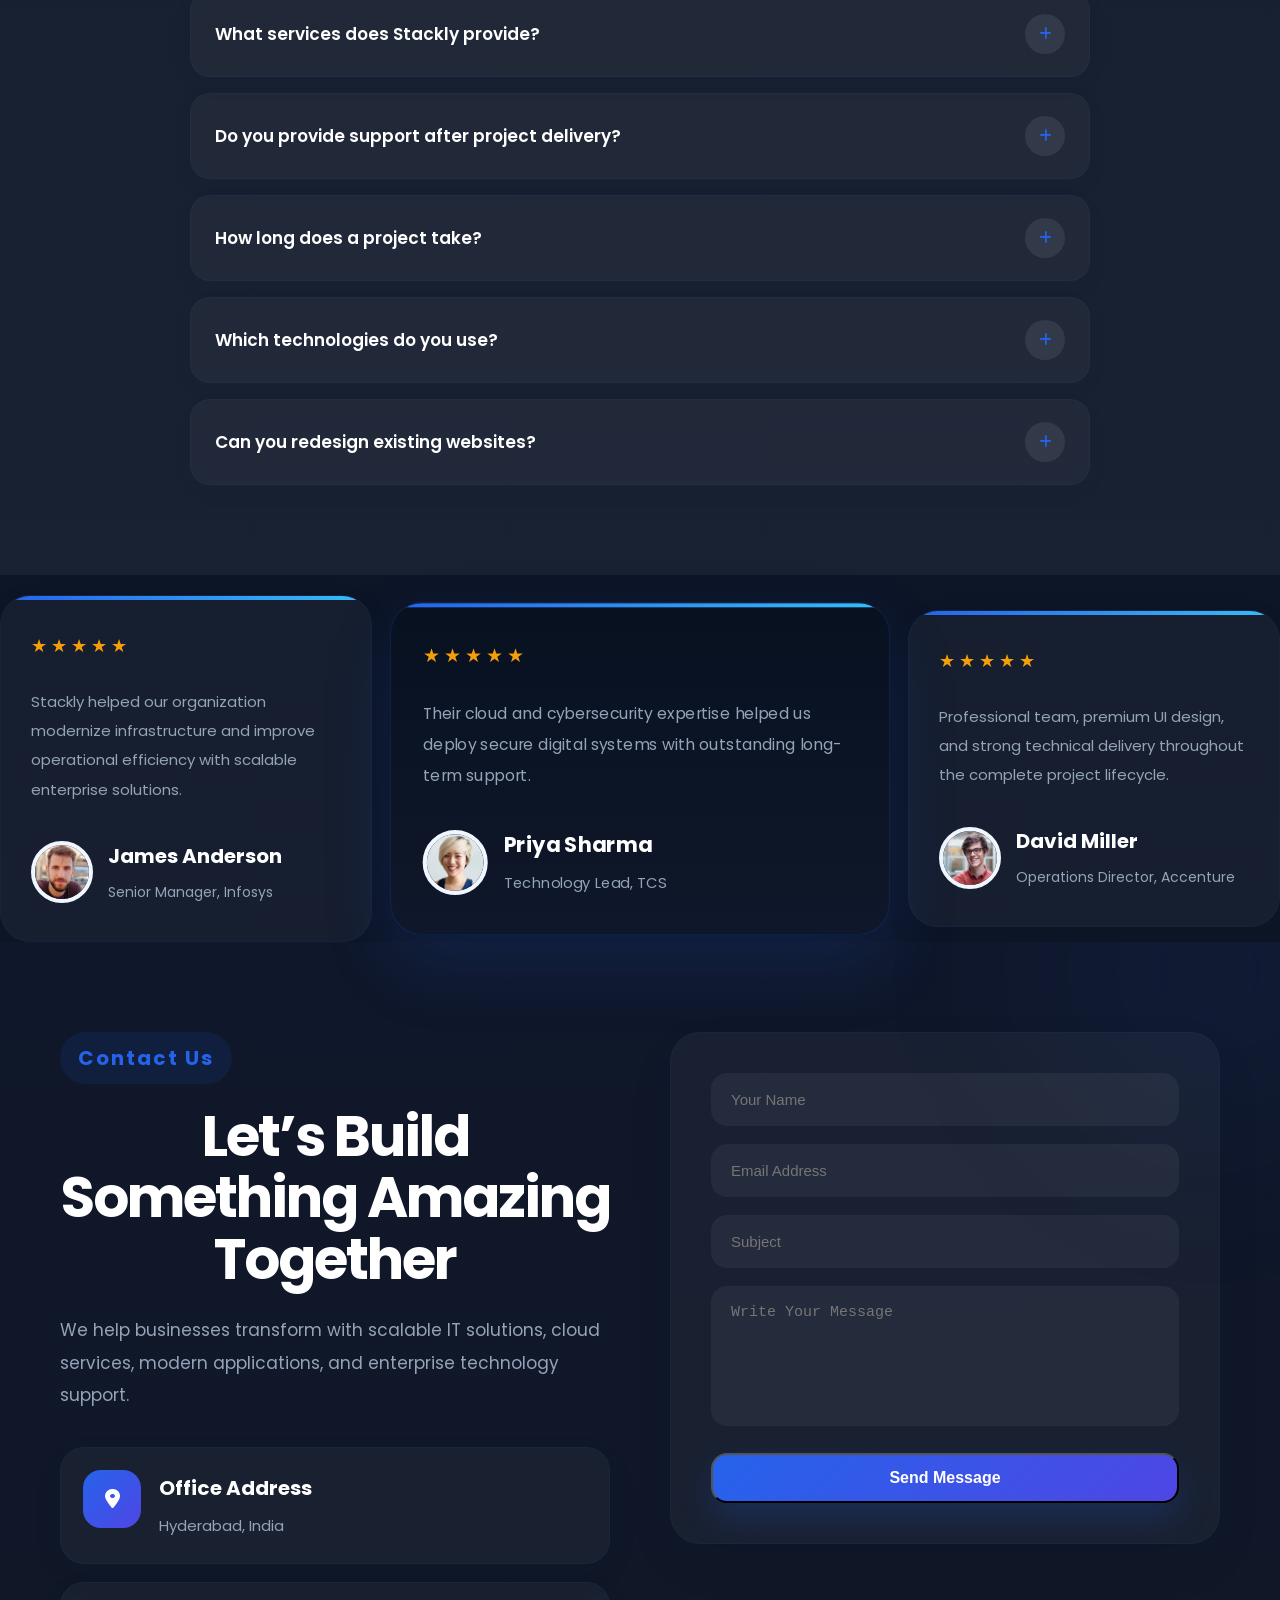
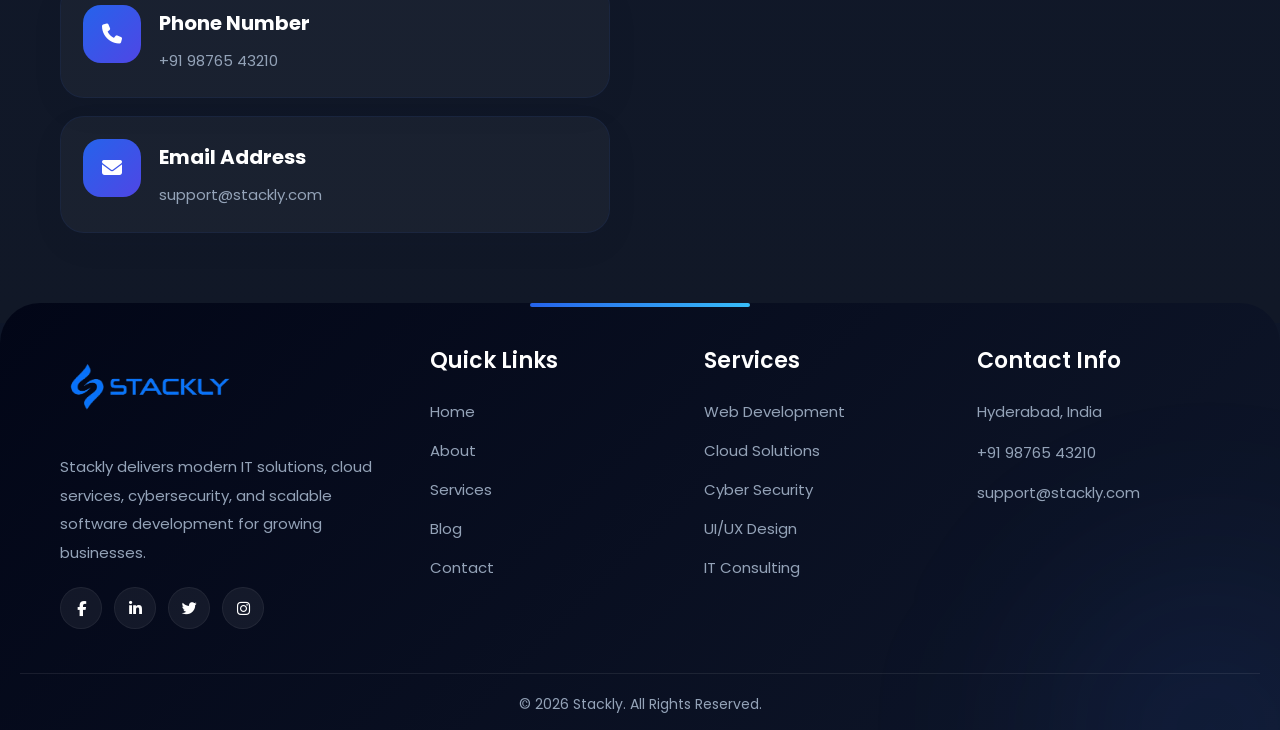
==== commit 3d98dcef: "Update index.html" ====
--- a/index.html
+++ b/index.html
@@ -1264,53 +1264,61 @@
 
       <div class="contact-right">
 
-        <form action="404.html">
-
-          <div class="input-group">
-
-            <input
-              type="text"
-              placeholder="Your Name"
-              required
-            >
-
-          </div>
-
-          <div class="input-group">
-
-            <input
-              type="email"
-              placeholder="Email Address"
-              required
-            >
-
-          </div>
-
-          <div class="input-group">
-
-            <input
-              type="text"
-              placeholder="Subject"
-            >
-
-          </div>
-
-          <div class="input-group">
-
-            <textarea
-              rows="5"
-              placeholder="Write Your Message"
-            ></textarea>
-
-          </div>
-
-    <button
-  type="submit"
-  class="contact-btn">
-  Send Message
-</button>
-
-        </form>
+       <form action="404.html">
+
+  <div class="input-group">
+
+    <input
+      type="text"
+      placeholder="Your Name"
+      required
+      minlength="6"
+      maxlength="30"
+    >
+
+  </div>
+
+  <div class="input-group">
+
+    <input
+      type="email"
+      placeholder="Email Address"
+      required
+    >
+
+  </div>
+
+  <div class="input-group">
+
+    <input
+      type="text"
+      placeholder="Subject"
+      required
+      minlength="6"
+      maxlength="50"
+    >
+
+  </div>
+
+  <div class="input-group">
+
+    <textarea
+      rows="5"
+      placeholder="Write Your Message"
+      required
+      minlength="10"
+      maxlength="300"
+    ></textarea>
+
+  </div>
+
+  <button
+    type="submit"
+    class="contact-btn">
+    Send Message
+  </button>
+
+</form>
 
       </div>
 
--- a/style.css
+++ b/style.css
@@ -4266,9 +4266,9 @@
   position:fixed;
 
   top:78px;
-  left:-100%;
-
-  width:100%;
+ left:-100vw;
+
+width:100vw;
 
   height:calc(100vh - 78px);
 
@@ -4938,38 +4938,50 @@
   overflow-x:hidden;
 }
 
-*{
-
-  word-wrap:break-word;
-
-  overflow-wrap:break-word;
-}
+/* FINAL MOBILE OVERFLOW FIX */
 
 @media(max-width:768px){
 
-  .hero{
+  html,
+  body{
+
+    width:100%;
+
+    overflow-x:hidden;
+  }
+
+  *{
+
+    max-width:100%;
+  }
+
+  .container{
 
     overflow:hidden;
   }
 
-  .hero-slide{
-
-    background-position:center center;
-  }
-
-  .hero-left{
-
-    padding:0 4px;
-  }
-
-  .hero-buttons{
-
-    width:100%;
-  }
-
-  .tech-track{
-
-    animation-duration:40s;
-  }
-
-}
+  .card:hover,
+  .why-box:hover,
+  .blog-card:hover,
+  .pricing-card:hover,
+  .process-box:hover,
+  .testimonial-card:hover,
+  .corporate-box:hover,
+  .info-box:hover,
+  .mini-stat:hover,
+  .btn-primary:hover,
+  .btn-outline:hover,
+  .about-btn:hover,
+  .contact-btn:hover,
+  .login-btn:hover{
+
+    transform:none !important;
+  }
+
+  .input-group input,
+  .input-group textarea{
+
+    font-size:16px !important;
+  }
+
+}
